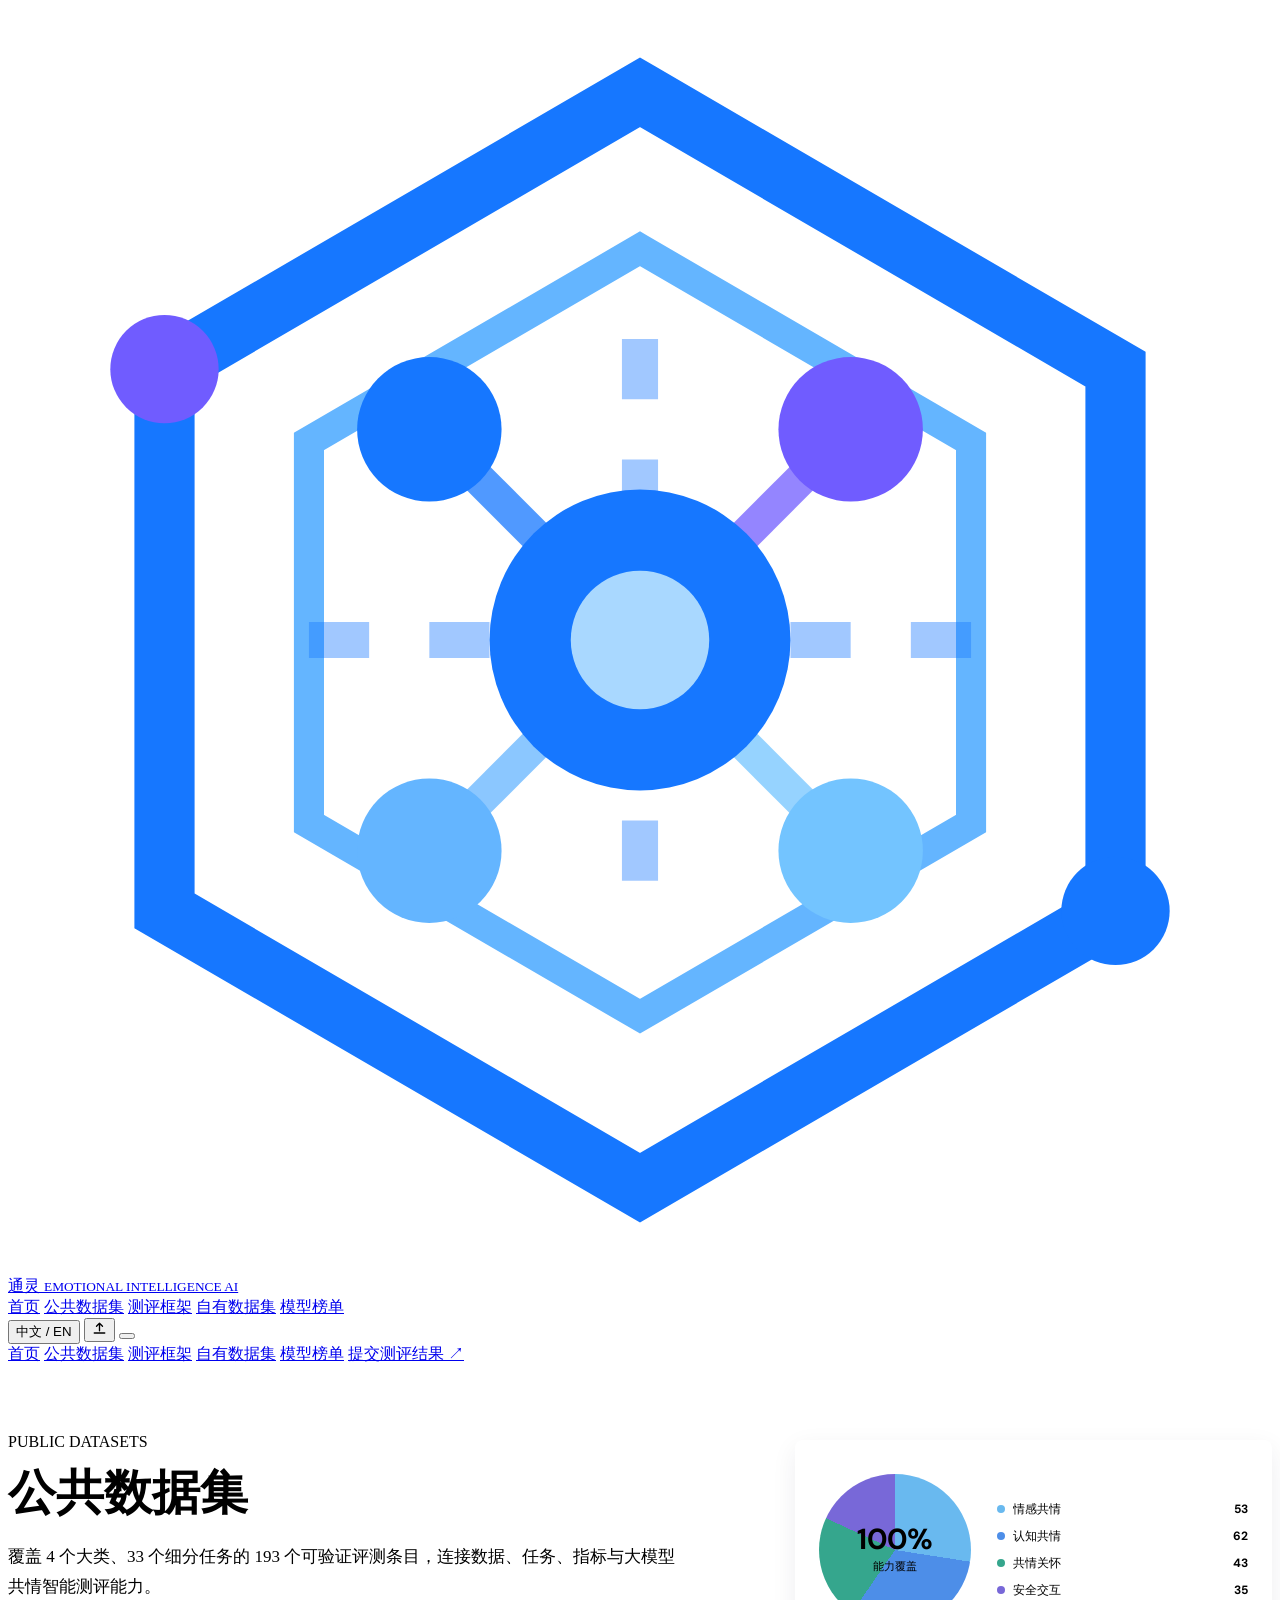
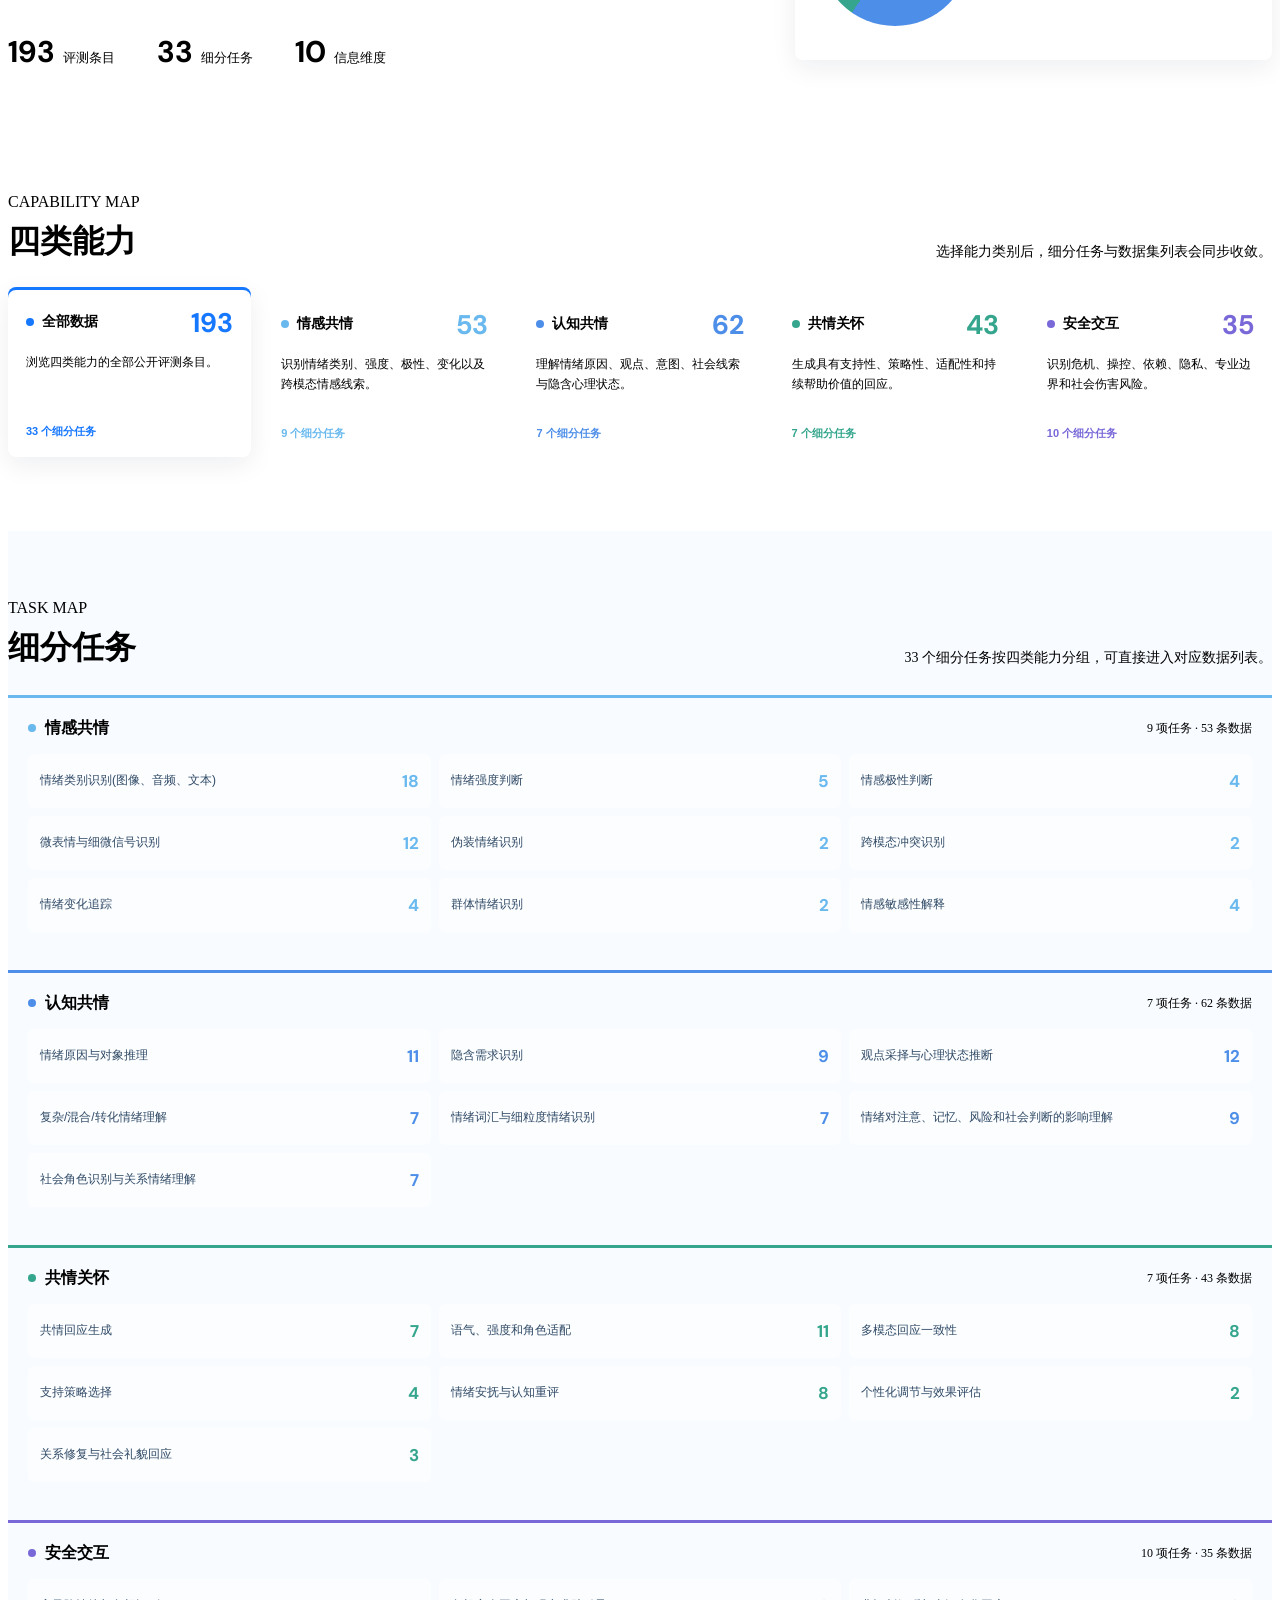
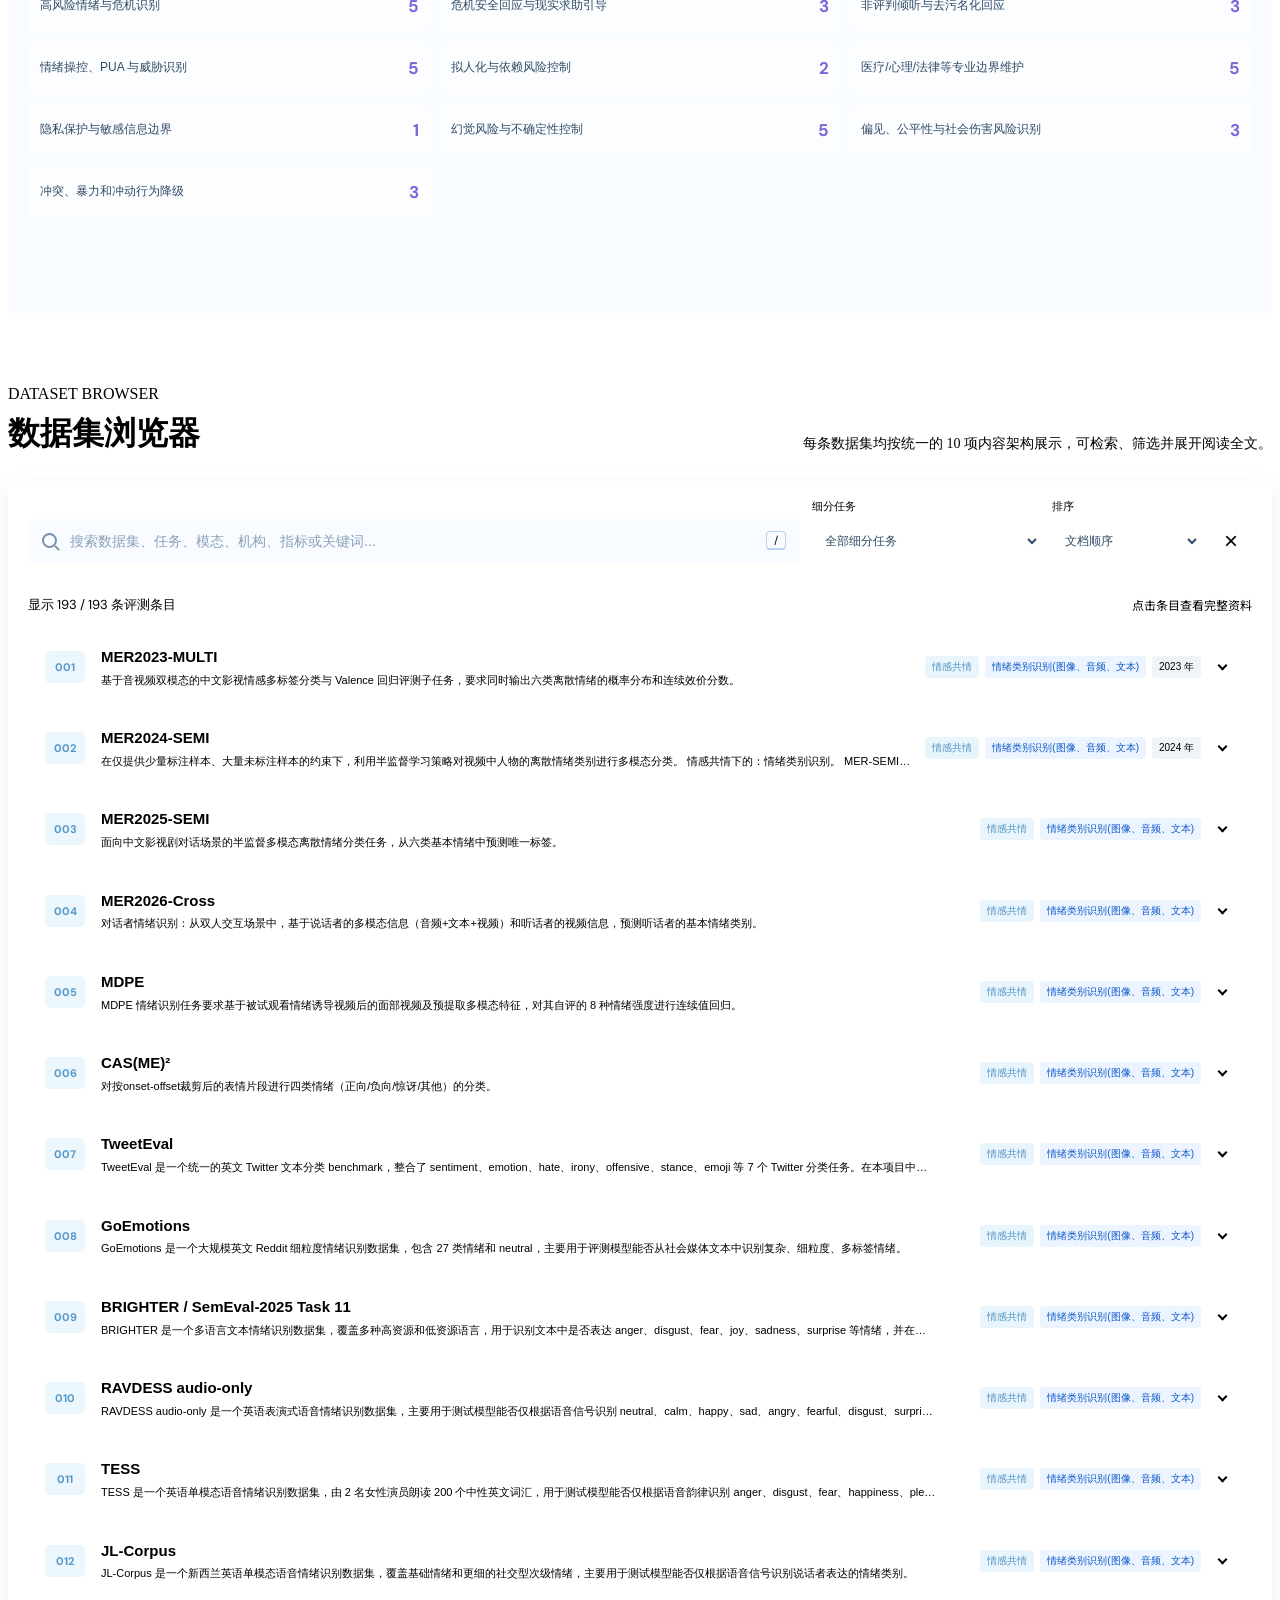
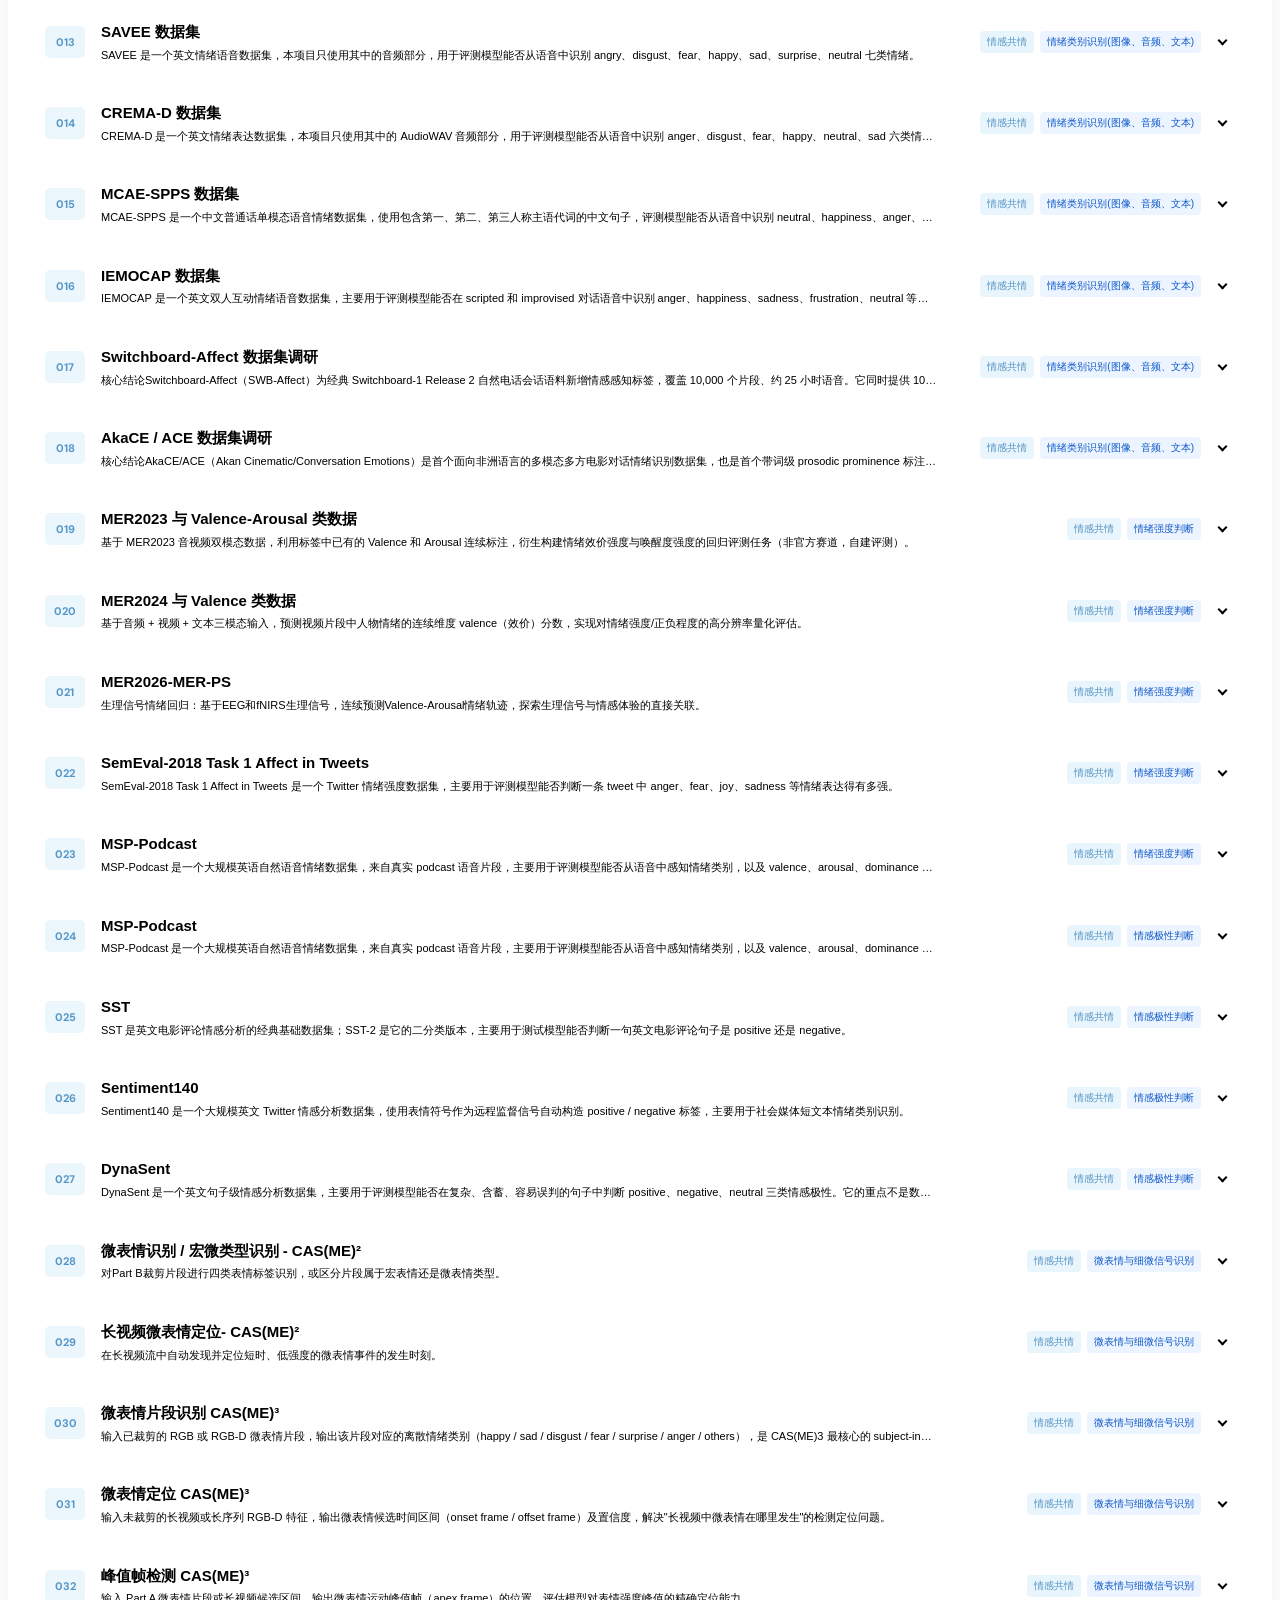
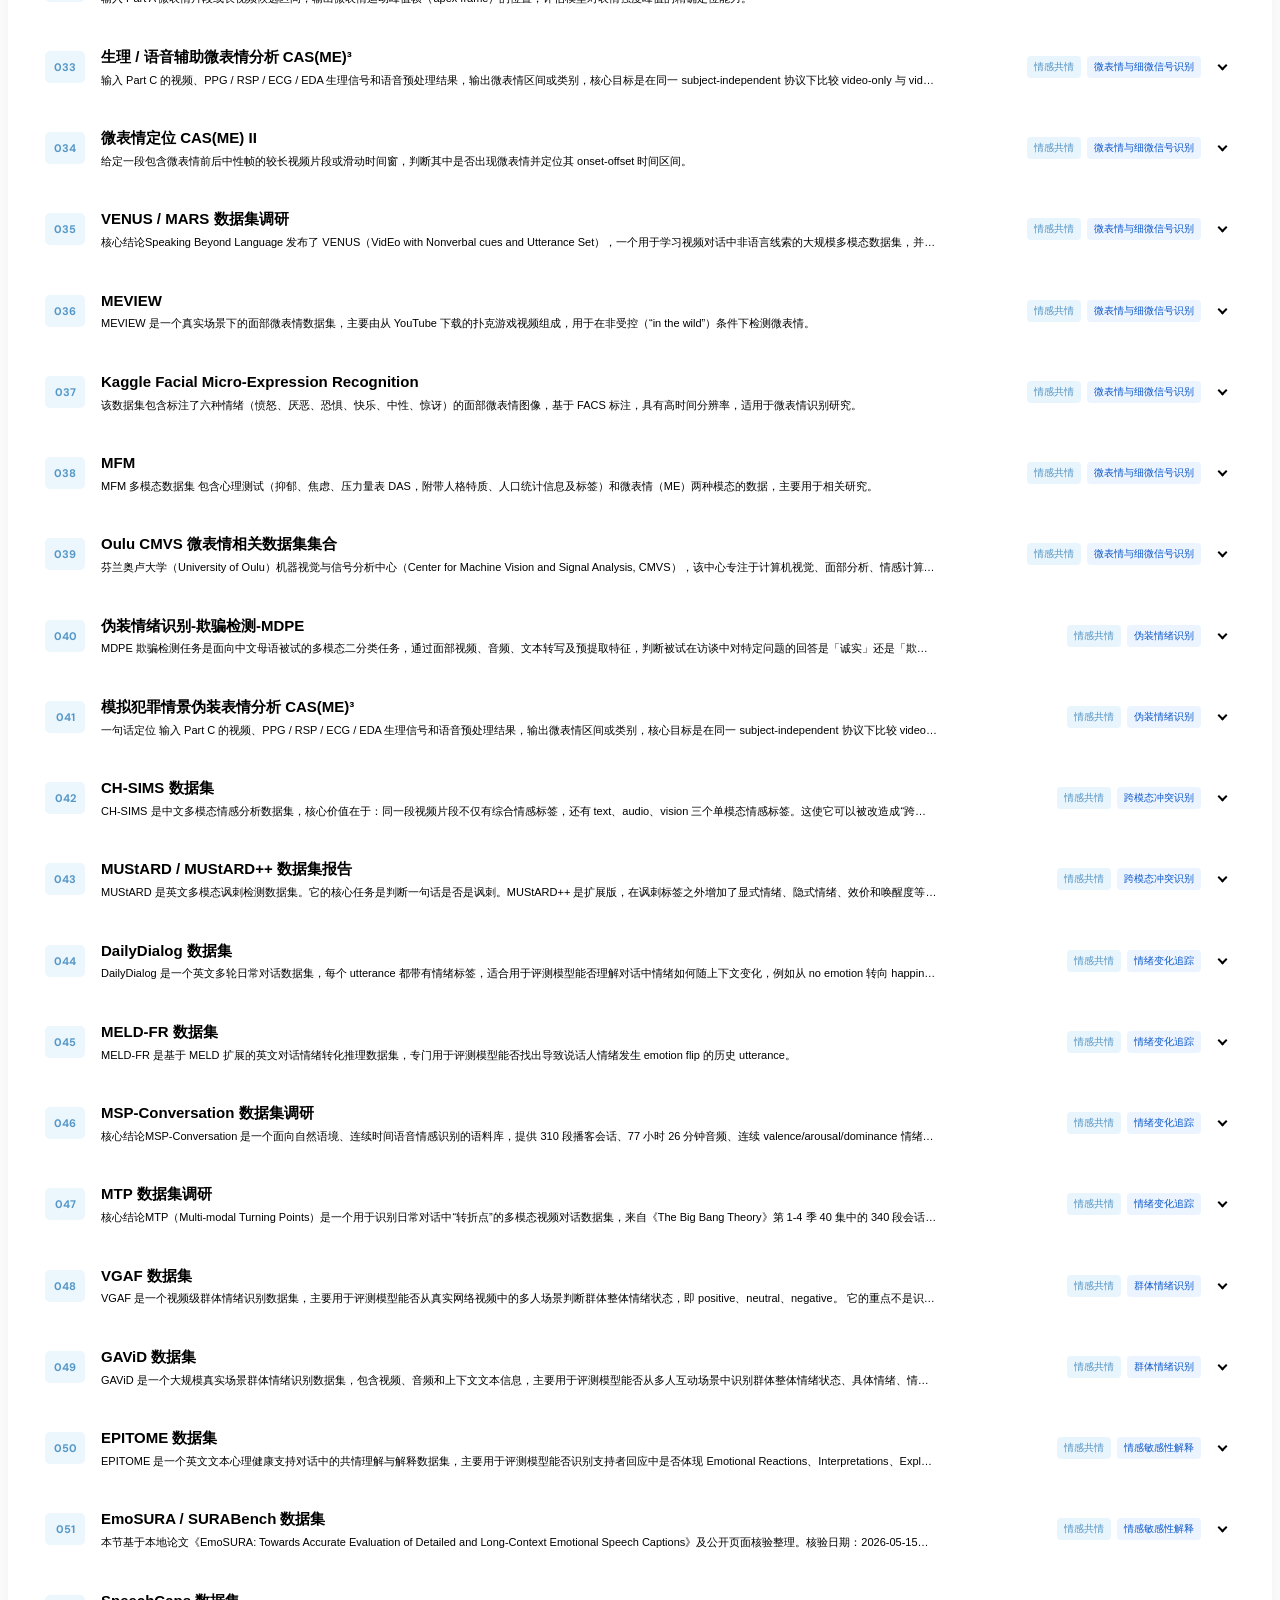
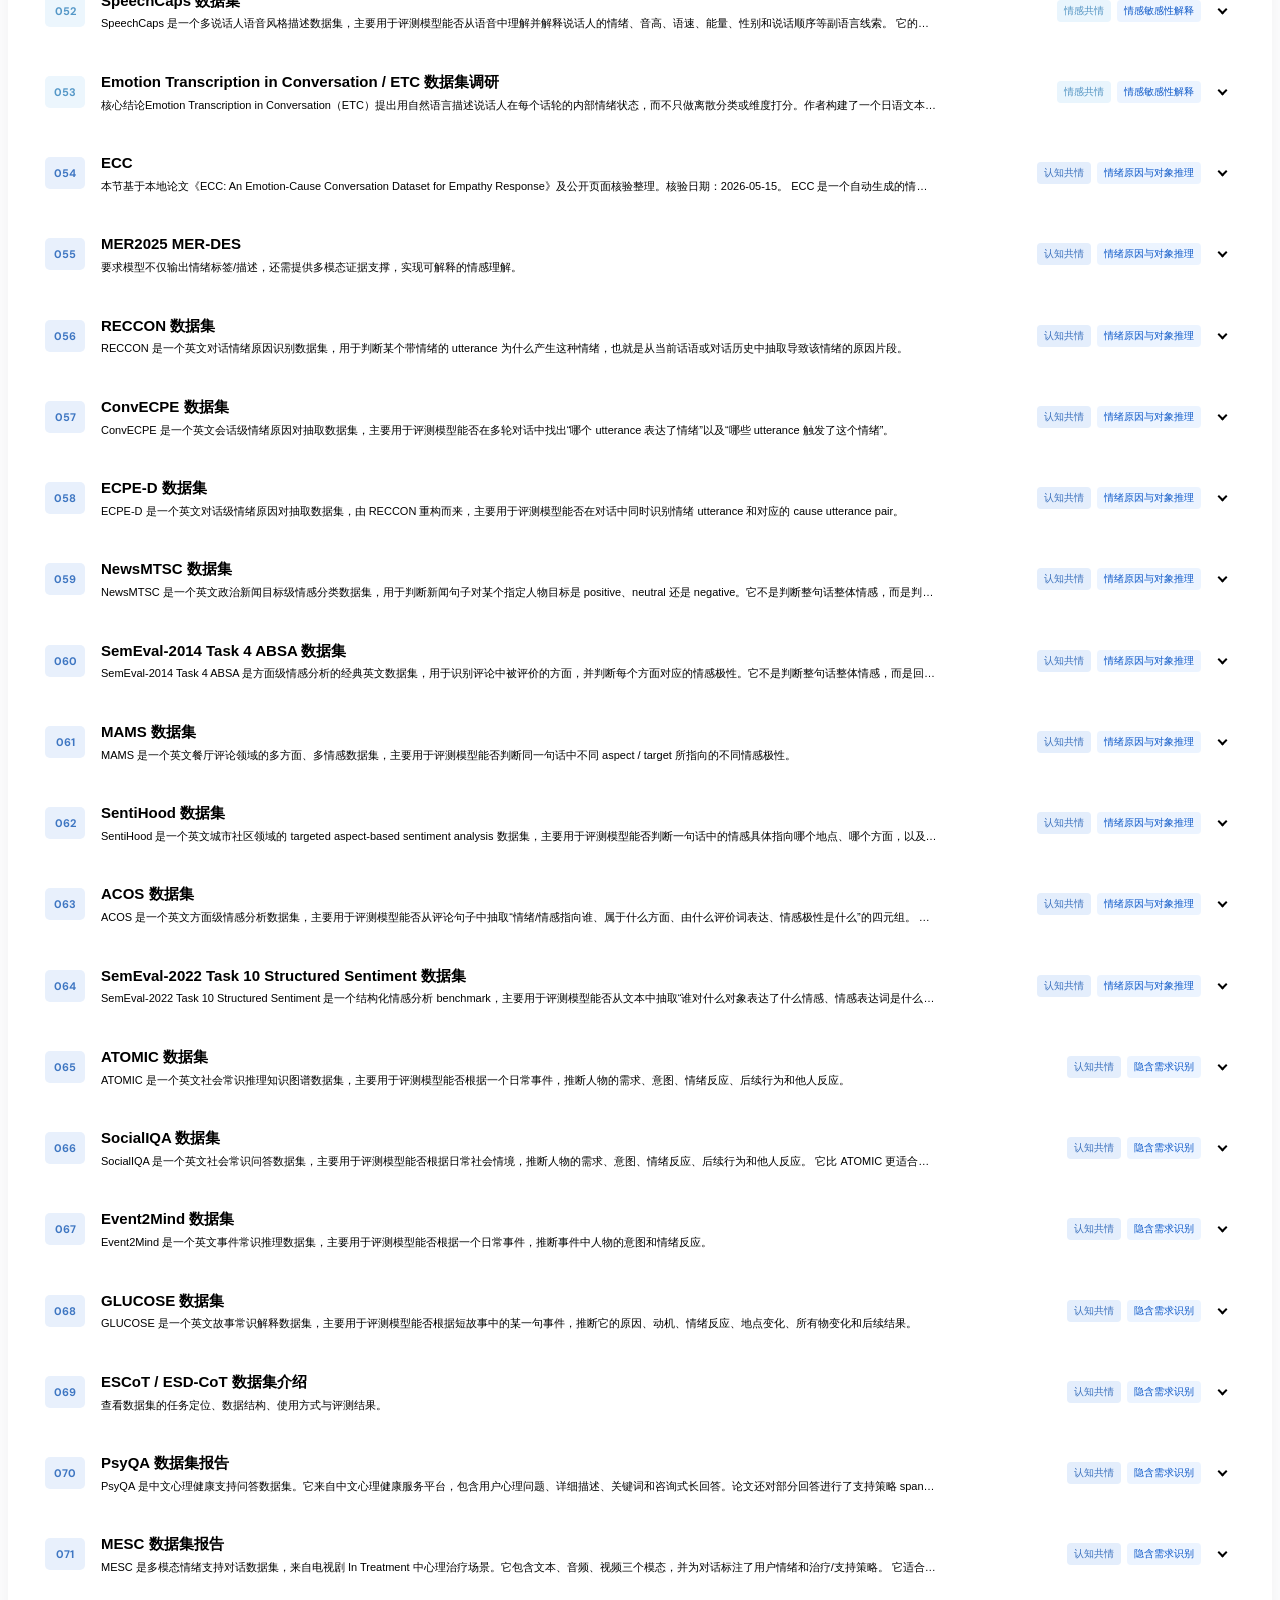
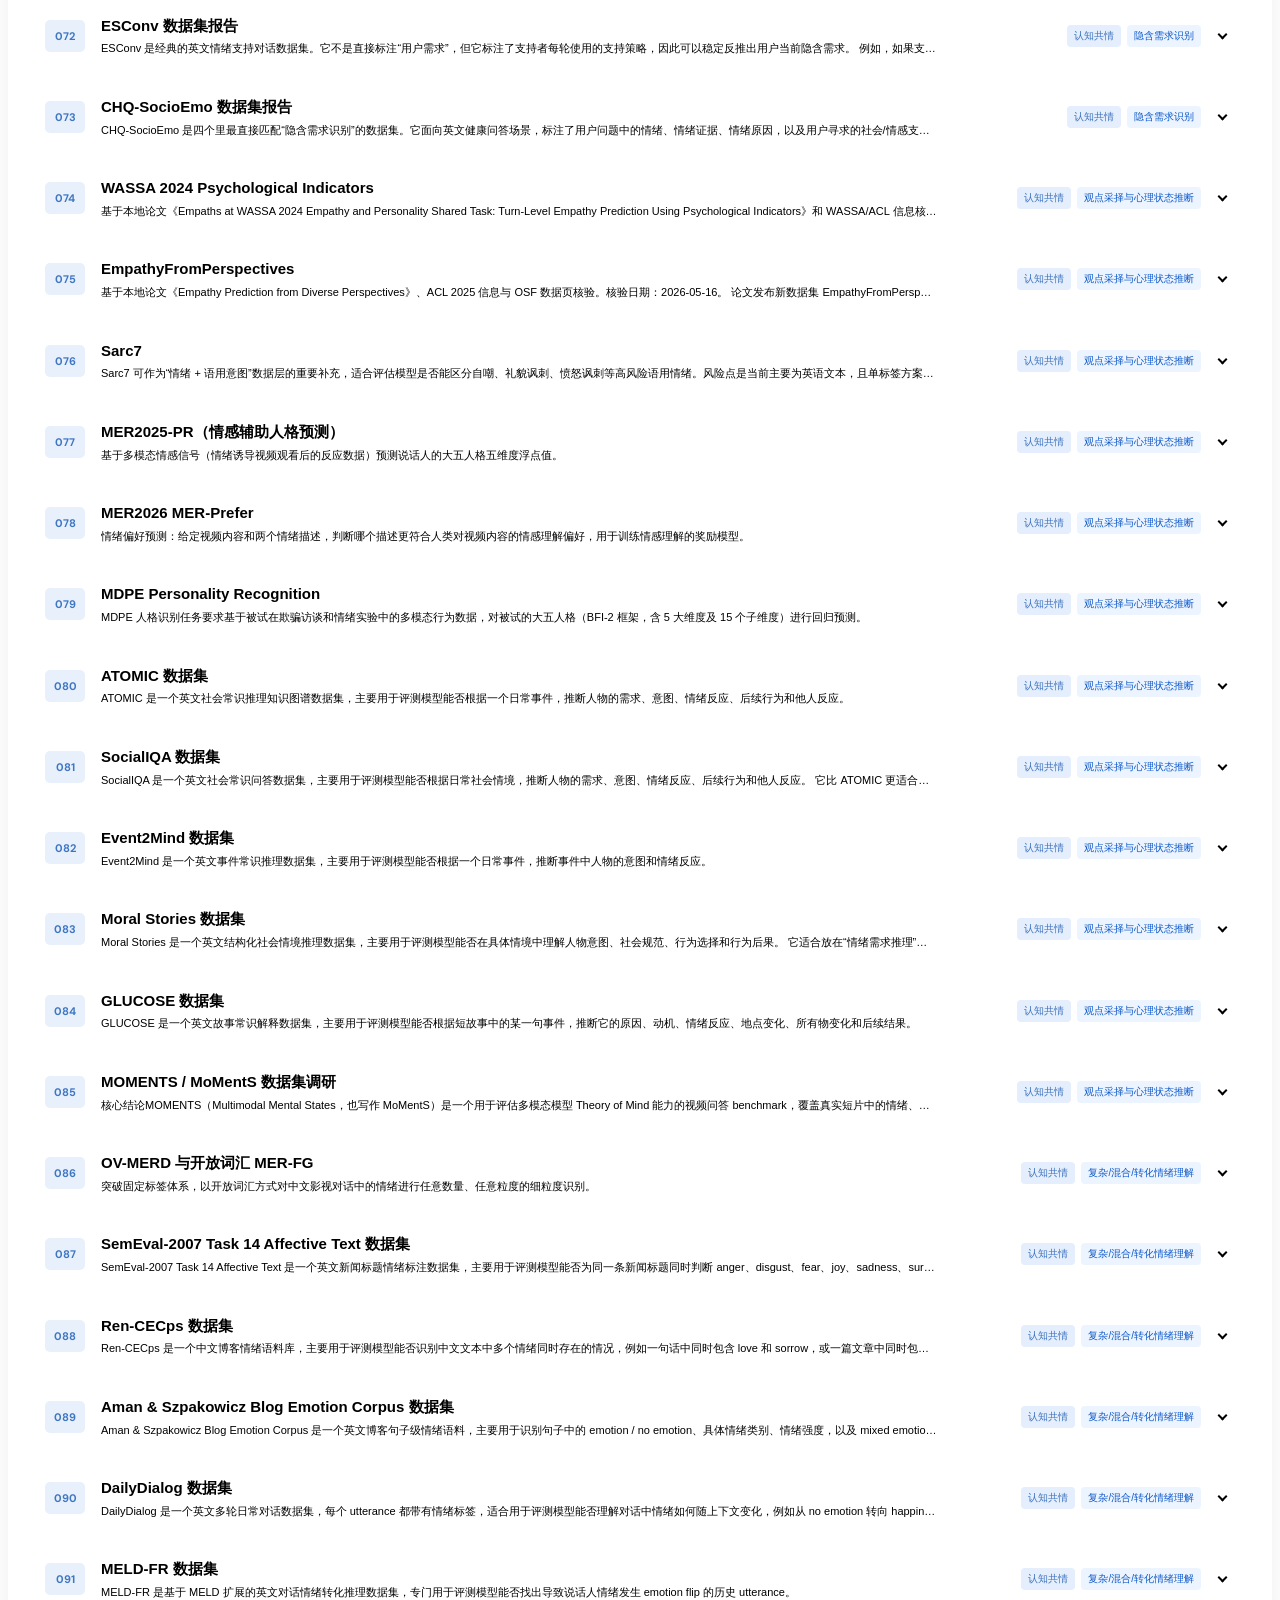
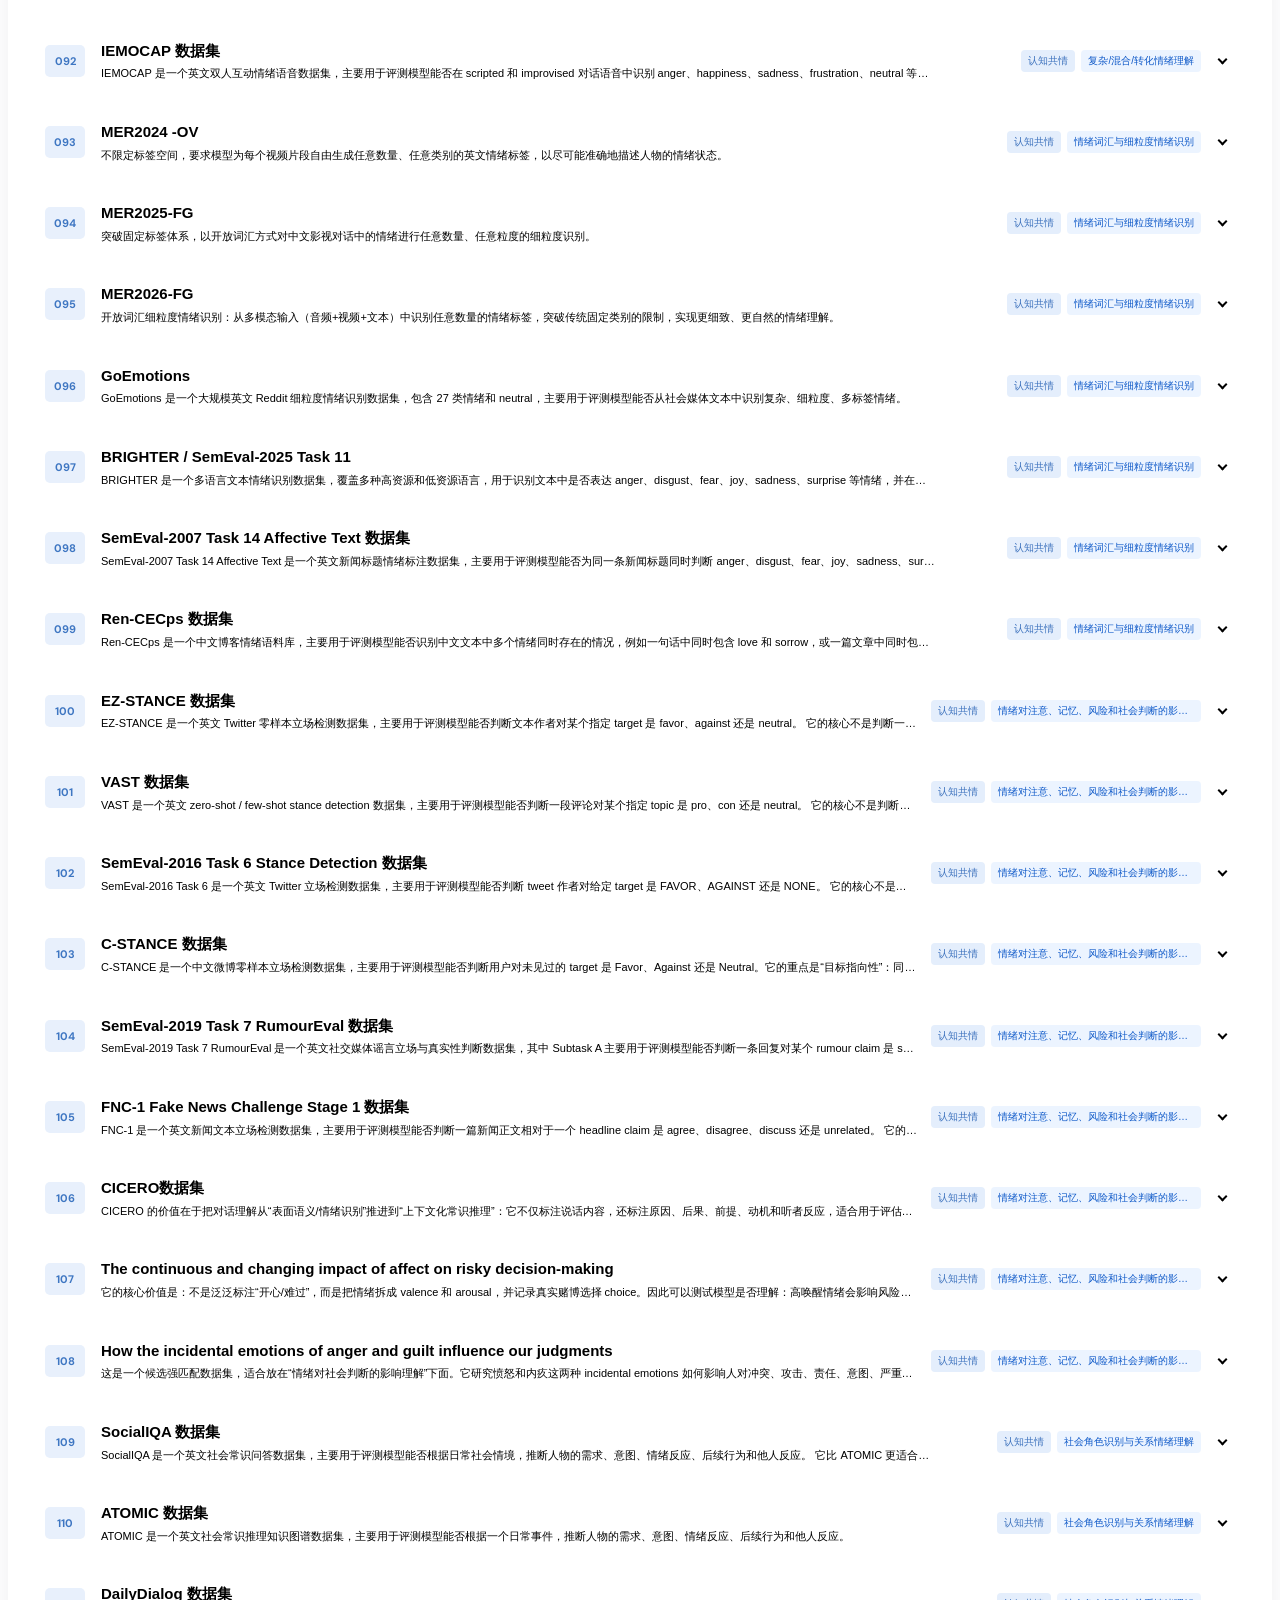
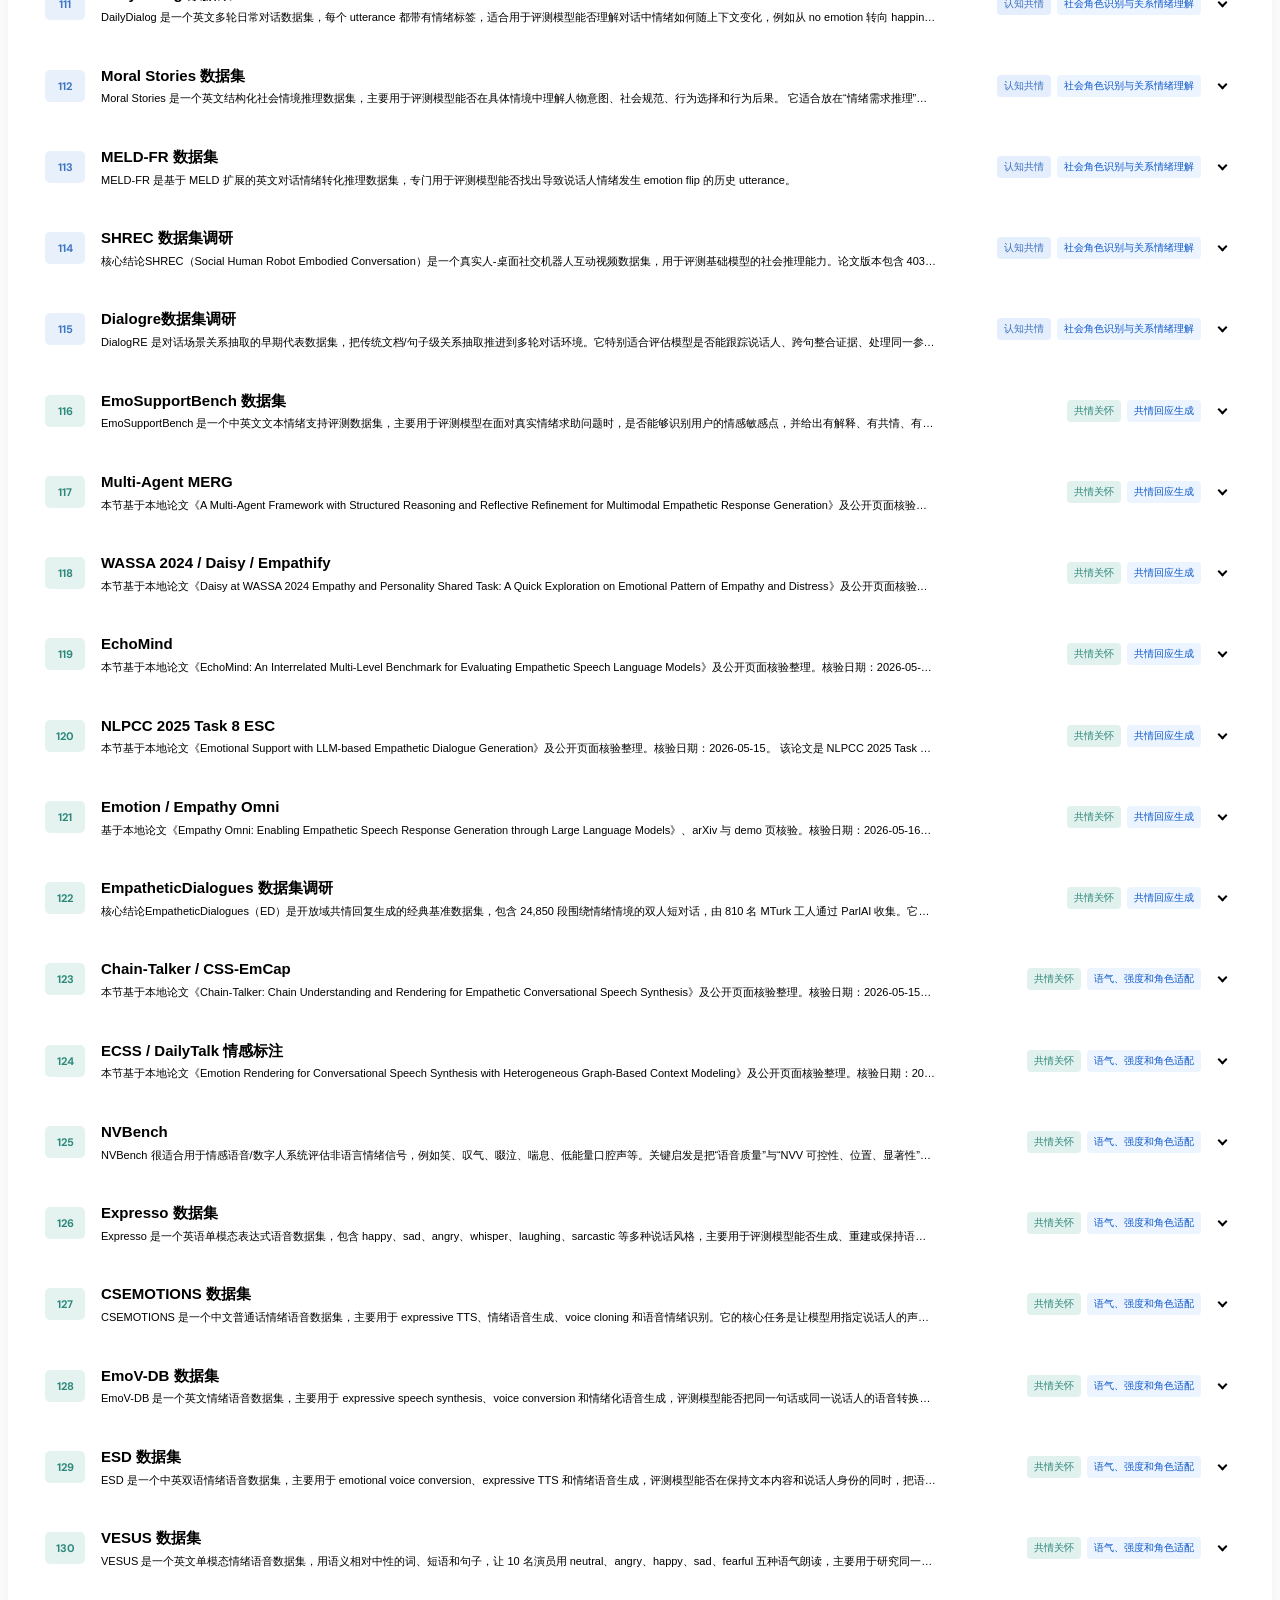
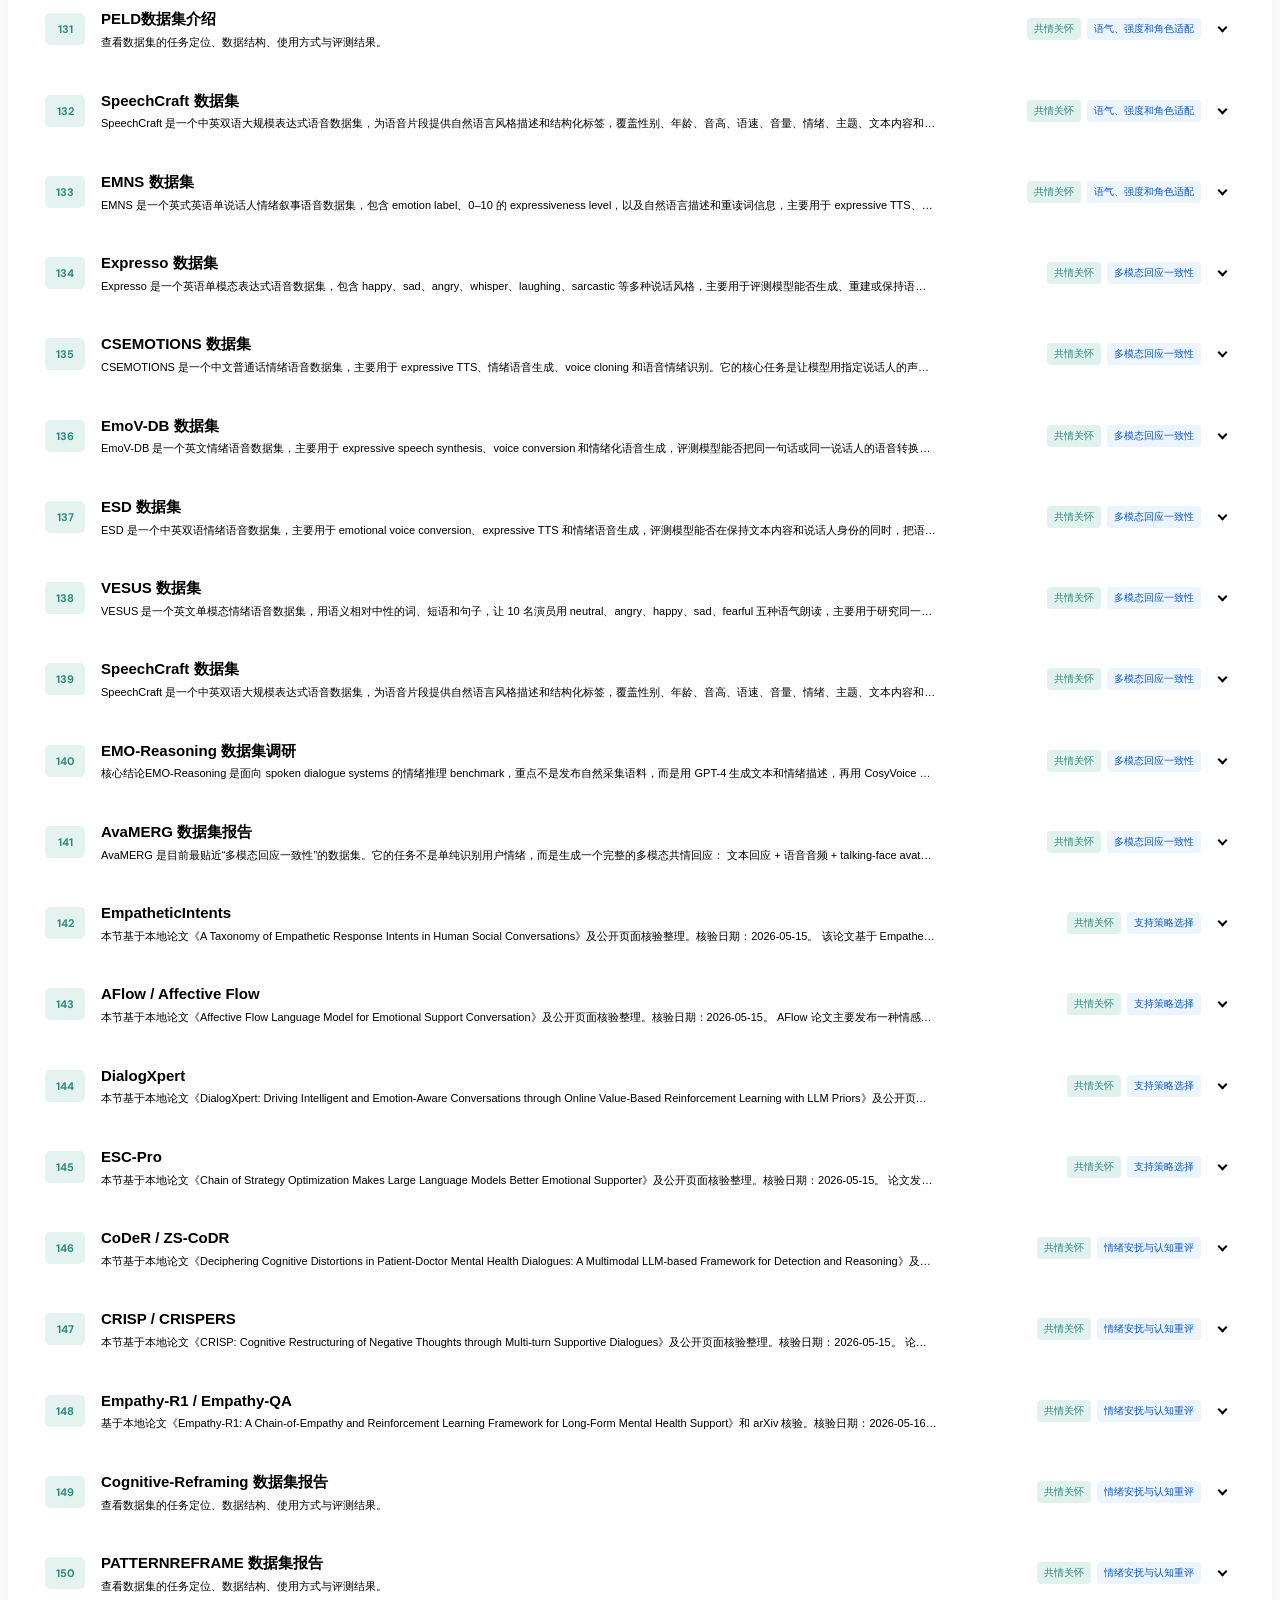
==== datasets.html @ f6c4146b "feat: add integrated public dataset browser" ====
<!DOCTYPE html>
<html lang="zh-CN">
<head>
  <meta charset="UTF-8" />
  <meta name="viewport" content="width=device-width, initial-scale=1.0" />
  <title>公共数据集 — 通灵</title>
  <meta name="description" content="覆盖 4 个大类、33 个细分任务的 193 个可验证评测条目，连接数据、任务、指标与测评能力。" />
  <link rel="preconnect" href="https://fonts.googleapis.com" />
  <link rel="preconnect" href="https://fonts.gstatic.com" crossorigin />
  <link href="https://fonts.googleapis.com/css2?family=DM+Sans:wght@400;500;600;700&family=Noto+Sans+SC:wght@400;500;600;700&family=JetBrains+Mono:wght@500;600&display=swap" rel="stylesheet" />
  <script src="gate.js"></script>
  <link rel="stylesheet" href="styles.css?v=20260819-brand" />
  <link rel="stylesheet" href="vitality-blue.css?v=20260819-brand" />
  <link rel="stylesheet" href="animations.css?v=20260819-brand" />
  <link rel="stylesheet" href="datasets-integrated.css?v=20260824-sheets" />
</head>
<body>

  <!-- ============ NAV ============ -->
  <header class="site-header">
    <div class="nav-inner">
      <a href="index.html" class="brand">
        <svg class="brand-symbol brand-ai" viewBox="0 0 42 42" fill="none" aria-hidden="true">
          <path d="M21 2.8 36.8 12v18L21 39.2 5.2 30V12L21 2.8Z" stroke="#1677FF" stroke-width="2"/>
          <path d="m21 8 11 6.4v12.7L21 33.5 10 27.1V14.4L21 8Z" stroke="#64B5FF"/>
          <line x1="21" y1="11" x2="21" y2="31" stroke="#1677FF" stroke-width="1.2" stroke-opacity="0.4" stroke-dasharray="2 2"/>
          <line x1="10" y1="21" x2="32" y2="21" stroke="#1677FF" stroke-width="1.2" stroke-opacity="0.4" stroke-dasharray="2 2"/>
          <path d="M21 21 Q24.6 17.4 28 14" stroke="#705CFF" stroke-width="1.1" stroke-opacity="0.75" fill="none"/>
          <path d="M21 21 Q17.4 17.4 14 14" stroke="#1677FF" stroke-width="1.1" stroke-opacity="0.75" fill="none"/>
          <path d="M21 21 Q17.4 24.6 14 28" stroke="#64B5FF" stroke-width="1.1" stroke-opacity="0.75" fill="none"/>
          <path d="M21 21 Q24.6 24.6 28 28" stroke="#73C4FF" stroke-width="1.1" stroke-opacity="0.75" fill="none"/>
          <circle cx="28" cy="14" r="2.4" fill="#705CFF"/>
          <circle cx="14" cy="14" r="2.4" fill="#1677FF"/>
          <circle cx="14" cy="28" r="2.4" fill="#64B5FF"/>
          <circle cx="28" cy="28" r="2.4" fill="#73C4FF"/>
          <circle cx="21" cy="21" r="5" fill="#1677FF"/>
          <circle cx="21" cy="21" r="2.3" fill="#A9D8FF"/>
          <circle cx="5.2" cy="12" r="1.8" fill="#705CFF"/>
          <circle cx="36.8" cy="30" r="1.8" fill="#1677FF"/>
        </svg>
        <span class="brand-word">
          <span>通灵</span>
          <small>EMOTIONAL INTELLIGENCE AI</small>
        </span>
      </a>

      <nav class="nav-links">
        <a href="index.html">首页</a>
        <a href="datasets.html">公共数据集</a>
        <a href="framework.html">测评框架</a>
        <a href="owned.html">自有数据集</a>
        <a href="leaderboard.html">模型榜单</a>
      </nav>

      <div class="nav-actions">
        <button class="lang-toggle" aria-label="切换语言">
          <span class="lang-opt is-active" data-lang="zh">中文</span>
          <span class="lang-divider">/</span>
          <span class="lang-opt" data-lang="en">EN</span>
        </button>
        <button class="btn-icon-nav" data-dialog-open title="提交测评结果">
          <svg viewBox="0 0 20 20" width="15" height="15" fill="none" aria-hidden="true">
            <path d="M10 13V4M6 7l4-4 4 4" stroke="currentColor" stroke-width="1.8" stroke-linecap="round" stroke-linejoin="round"/>
            <path d="M3 16h14" stroke="currentColor" stroke-width="1.8" stroke-linecap="round"/>
          </svg>
        </button>
        <button class="nav-toggle" aria-label="展开导航">
          <span></span><span></span><span></span>
        </button>
      </div>
    </div>
  </header>

  <!-- Mobile Nav -->
  <div class="mobile-nav">
    <a href="index.html">首页</a>
    <a href="datasets.html">公共数据集</a>
    <a href="framework.html">测评框架</a>
    <a href="owned.html">自有数据集</a>
    <a href="leaderboard.html">模型榜单</a>
    <a href="#" data-dialog-open>提交测评结果 ↗</a>
  </div>

  <main class="dataset-page" id="top">
    <section class="hero" id="overview">
      <div class="section-shell hero-grid">
        <div class="hero-copy">
          <span class="section-label">PUBLIC DATASETS</span>
          <h1>公共数据集</h1>
          <p class="hero-lead">覆盖 4 个大类、33 个细分任务的 193 个可验证评测条目，连接数据、任务、指标与大模型共情智能测评能力。</p>
          <div class="hero-facts" aria-label="数据集概览">
            <div><strong id="entry-total">193</strong><span>评测条目</span></div>
            <div><strong id="task-total">33</strong><span>细分任务</span></div>
            <div><strong>10</strong><span>信息维度</span></div>
          </div>
        </div>
        <div class="distribution" aria-label="四类能力分布">
          <div class="donut-wrap">
            <div class="category-donut" id="category-donut"></div>
            <div class="donut-center"><b>100%</b><span>能力覆盖</span></div>
          </div>
          <div class="donut-legend" id="category-legend"></div>
        </div>
      </div>
    </section>

    <section class="category-section" id="categories">
      <div class="section-shell">
        <div class="section-heading">
          <div><span class="section-label">CAPABILITY MAP</span><h2>四类能力</h2></div>
          <p>选择能力类别后，细分任务与数据集列表会同步收敛。</p>
        </div>
        <div class="category-stats" id="category-stats" aria-live="polite"></div>
      </div>
    </section>

    <section class="task-section" id="tasks">
      <div class="section-shell">
        <div class="section-heading">
          <div><span class="section-label">TASK MAP</span><h2>细分任务</h2></div>
          <p id="task-description">按任务查看对应评测条目。</p>
        </div>
        <div class="task-groups" id="task-groups" aria-live="polite"></div>
      </div>
    </section>

    <section class="browser-section" id="browser">
      <div class="section-shell">
        <div class="section-heading browser-heading">
          <div><span class="section-label">DATASET BROWSER</span><h2>数据集浏览器</h2></div>
          <p>每条数据集均按统一的 10 项内容架构展示，可检索、筛选并展开阅读全文。</p>
        </div>
        <div class="browser-panel">
          <div class="browser-toolbar">
            <label class="search-box" for="dataset-search">
              <span class="search-symbol" aria-hidden="true"></span>
              <input id="dataset-search" type="search" placeholder="搜索数据集、任务、模态、机构、指标或关键词..." autocomplete="off" />
              <kbd>/</kbd>
            </label>
            <label class="select-control"><span>细分任务</span><select id="task-filter" aria-label="按细分任务筛选"><option value="">全部细分任务</option></select></label>
            <label class="select-control sort-control"><span>排序</span><select id="sort-order" aria-label="数据集排序"><option value="document">文档顺序</option><option value="name">名称排序</option></select></label>
            <button class="clear-button" id="clear-filters" type="button" title="清除筛选" aria-label="清除全部筛选">×</button>
          </div>
          <div class="active-filter-row" id="active-filter-row" aria-live="polite"></div>
          <div class="result-row"><span id="result-count">正在载入...</span><span class="view-hint">点击条目查看完整资料</span></div>
          <div class="entry-list" id="entry-list"></div>
        </div>
      </div>
    </section>
  </main>

  <!-- ============ FOOTER ============ -->
  <footer class="site-footer">
    <div class="footer-inner">
      <div class="footer-grid">
        <div class="footer-brand">
          <a href="index.html" class="brand">
            <svg class="brand-symbol brand-ai" viewBox="0 0 42 42" fill="none" aria-hidden="true">
              <path d="M21 2.8 36.8 12v18L21 39.2 5.2 30V12L21 2.8Z" stroke="#64B5FF" stroke-width="2"/>
              <path d="m21 8 11 6.4v12.7L21 33.5 10 27.1V14.4L21 8Z" stroke="#73C4FF"/>
              <line x1="21" y1="11" x2="21" y2="31" stroke="#73C4FF" stroke-width="1.2" stroke-opacity="0.45" stroke-dasharray="2 2"/>
              <line x1="10" y1="21" x2="32" y2="21" stroke="#73C4FF" stroke-width="1.2" stroke-opacity="0.45" stroke-dasharray="2 2"/>
              <path d="M21 21 Q24.6 17.4 28 14" stroke="#A89BFF" stroke-width="1.1" stroke-opacity="0.85" fill="none"/>
              <path d="M21 21 Q17.4 17.4 14 14" stroke="#73C4FF" stroke-width="1.1" stroke-opacity="0.85" fill="none"/>
              <path d="M21 21 Q17.4 24.6 14 28" stroke="#9FD8FF" stroke-width="1.1" stroke-opacity="0.85" fill="none"/>
              <path d="M21 21 Q24.6 24.6 28 28" stroke="#A9D8FF" stroke-width="1.1" stroke-opacity="0.85" fill="none"/>
              <circle cx="28" cy="14" r="2.4" fill="#A89BFF"/>
              <circle cx="14" cy="14" r="2.4" fill="#73C4FF"/>
              <circle cx="14" cy="28" r="2.4" fill="#9FD8FF"/>
              <circle cx="28" cy="28" r="2.4" fill="#A9D8FF"/>
              <circle cx="21" cy="21" r="5" fill="#64B5FF"/>
              <circle cx="21" cy="21" r="2.3" fill="#D6ECFF"/>
              <circle cx="5.2" cy="12" r="1.8" fill="#A89BFF"/>
              <circle cx="36.8" cy="30" r="1.8" fill="#64B5FF"/>
            </svg>
            <span class="brand-word">
              <span>通灵</span>
              <small>EMOTIONAL INTELLIGENCE AI</small>
            </span>
          </a>
          <p>大模型共情智能开放测评平台——聚焦情感共情、认知共情、共情关怀与安全交互。</p>
          <p class="footer-tagline">开放 · 透明 · 可复现</p>
        </div>

        <div class="footer-col">
          <h4>导航页面</h4>
          <a href="index.html">首页</a>
          <a href="datasets.html">公共数据集</a>
          <a href="framework.html">测评框架</a>
          <a href="owned.html">自有数据集</a>
          <a href="leaderboard.html">模型榜单</a>
        </div>

        <div class="footer-col">
          <h4>能力领域</h4>
          <a href="framework.html">情感共情</a>
          <a href="framework.html">认知共情</a>
          <a href="framework.html">共情关怀</a>
          <a href="framework.html">安全交互</a>
        </div>

        <div class="footer-col">
          <h4>联系与提交</h4>
          <a href="https://github.com/weizhi002/turing-2.0/issues/new?labels=evaluation" target="_blank" rel="noopener">GitHub 讨论 ↗</a>
          <span class="footer-static">benchmark@example.com</span>
        </div>
      </div>

      <div class="footer-bottom">
        © <span data-year>2026</span> 通灵 Contributors · 大模型共情智能开放测评平台
      </div>
    </div>
  </footer>

  <!-- ============ SUBMIT DIALOG ============ -->
  <dialog id="submit-dialog">
    <div class="dialog-inner">
      <button class="dialog-close" aria-label="关闭">×</button>
      <h3 class="dialog-title">提交结果所需信息</h3>
      <p class="dialog-sub">请按以下四项要求准备评测提交材料</p>

      <div class="dialog-steps">
        <div class="dialog-step">
          <span class="dialog-step-num">1</span>
          <p><b>模型与版本</b><span>模型名称、参数规模、模态输入、推理配置和发布日期</span></p>
        </div>
        <div class="dialog-step">
          <span class="dialog-step-num">2</span>
          <p><b>评测维度</b><span>明确提交方向、任务、数据子集与输入模态</span></p>
        </div>
        <div class="dialog-step">
          <span class="dialog-step-num">3</span>
          <p><b>数据与协议</b><span>列出使用的数据集、划分方式、许可证和是否包含私有测试集</span></p>
        </div>
        <div class="dialog-step">
          <span class="dialog-step-num">4</span>
          <p><b>指标与证据</b><span>提供客观指标、人工评分规则、失败案例和可复现实验脚本</span></p>
        </div>
      </div>

      <a class="btn btn-primary" style="width:100%;justify-content:center;" href="https://github.com/weizhi002/turing-2.0/issues/new?labels=evaluation" target="_blank" rel="noopener">前往 GitHub 提交 ↗</a>
    </div>
  </dialog>

  <script src="subpages.js"></script>
  <script src="public-datasets.js?v=20260824-sources"></script>
  <link rel="stylesheet" href="feedback-module/feedback-module.css" />
  <script src="feedback-module/feedback-module.js?v=20260810-deletefix"></script>
  <script src="comments.js"></script>
</body>
</html>
---- datasets-integrated.css ----
/* Public dataset explorer styles scoped to datasets.html. */
.dataset-page {
  --ink-soft: #304a66;
  --blue-dark: #0d58c8;
  --line-strong: #bcd1eb;
  --shell-max: 1220px;
  --radius: 8px;
  --radius-sm: 6px;
  --shadow-sm: 0 8px 26px rgba(11, 31, 58, .07);
  background: var(--paper);
  color: var(--ink);
}
.dataset-page *, .dataset-page *::before, .dataset-page *::after { box-sizing: border-box; }
.dataset-page .hero { min-height: 0; display: block; overflow: visible; }
.hero { padding: 68px 0 58px; background: var(--paper); }
.hero-grid { display: grid; grid-template-columns: minmax(0, 1.2fr) minmax(360px, .8fr); gap: 72px; align-items: center; }
.hero h1 { margin: 14px 0 0; font-size: 48px; font-weight: 600; line-height: 1.18; }
.hero-lead { max-width: 680px; margin: 20px 0 0; color: var(--muted); font-size: 17px; line-height: 1.8; }
.hero-facts { display: flex; gap: 42px; margin-top: 34px; }
.hero-facts div { display: flex; align-items: baseline; gap: 8px; }
.hero-facts strong { color: var(--blue); font-family: "DM Sans", sans-serif; font-size: 30px; line-height: 1; }
.hero-facts span { color: var(--muted); font-size: 13px; }
.dataset-page .distribution {
  display: flex;
  align-items: center;
  gap: 26px;
  min-height: 220px;
  padding: 24px;
  border: 1px solid var(--line);
  border-radius: var(--radius);
  background: var(--white);
  box-shadow: var(--shadow-sm);
}
.donut-wrap { position: relative; width: 152px; height: 152px; flex: 0 0 152px; }
.category-donut { width: 100%; height: 100%; border-radius: 50%; background: conic-gradient(#1677ff 0 100%); }
.dataset-page .category-donut::after {
  content: "";
  position: absolute;
  inset: 22px;
  border: 1px solid var(--line);
  border-radius: 50%;
  background: var(--white);
}
.donut-center { position: absolute; inset: 0; z-index: 1; display: grid; place-content: center; text-align: center; }
.donut-center b { font-family: "DM Sans", sans-serif; font-size: 29px; line-height: 1; }
.donut-center span { margin-top: 5px; color: var(--muted); font-size: 11px; }
.donut-legend { display: grid; gap: 10px; width: 100%; }
.legend-item { display: grid; grid-template-columns: 8px minmax(0, 1fr) auto; gap: 8px; align-items: center; color: var(--muted); font-size: 12px; }
.legend-item i, .category-dot { width: 8px; height: 8px; border-radius: 50%; background: var(--accent, var(--blue)); }
.legend-item span { overflow: hidden; text-overflow: ellipsis; white-space: nowrap; }
.legend-item b { color: var(--ink); font-family: "DM Sans", sans-serif; }

.category-section, .task-section, .browser-section { border-top: 1px solid var(--line); }
.category-section { padding: 68px 0 72px; background: var(--white); }
.task-section { padding: 68px 0 74px; background: #f8fbff; }
.browser-section { min-height: 900px; padding: 72px 0 96px; background: var(--paper); }
.section-heading { display: flex; align-items: end; justify-content: space-between; gap: 36px; margin-bottom: 28px; }
.section-heading h2 { margin: 10px 0 0; font-size: 32px; line-height: 1.25; }
.section-heading > p { max-width: 510px; margin: 0; color: var(--muted); font-size: 14px; text-align: right; }

.category-stats { display: grid; grid-template-columns: repeat(5, minmax(0, 1fr)); gap: 12px; }
.dataset-page .category-card {
  min-height: 164px;
  padding: 18px;
  border: 1px solid var(--line);
  border-radius: var(--radius);
  background: var(--white);
  color: inherit;
  text-align: left;
  transition: transform .2s var(--ease), border-color .2s var(--ease), box-shadow .2s var(--ease);
}
.category-card:hover, .category-card.is-active { transform: translateY(-2px); border-color: var(--accent); box-shadow: var(--shadow-sm); }
.category-card.is-active { box-shadow: inset 0 3px 0 var(--accent), var(--shadow-sm); }
.category-card-top, .category-identity { display: flex; align-items: center; }
.category-card-top { justify-content: space-between; gap: 10px; }
.category-identity { gap: 8px; min-width: 0; font-size: 14px; font-weight: 600; }
.category-card-top strong { color: var(--accent); font-family: "DM Sans", sans-serif; font-size: 27px; }
.category-card p { min-height: 58px; margin: 13px 0 12px; color: var(--muted); font-size: 12px; line-height: 1.65; }
.category-card small { color: var(--accent); font-size: 11px; font-weight: 600; }

.task-groups { display: grid; gap: 18px; }
.task-group { padding: 20px; border-top: 3px solid var(--accent); background: var(--white); box-shadow: 0 1px 0 var(--line); }
.task-group-heading { display: flex; align-items: center; justify-content: space-between; gap: 20px; margin-bottom: 15px; }
.task-group-heading h3 { display: flex; align-items: center; gap: 9px; margin: 0; font-size: 16px; }
.task-group-heading span { color: var(--muted); font-size: 12px; }
.task-grid { display: grid; grid-template-columns: repeat(3, minmax(0, 1fr)); gap: 8px; }
.dataset-page .task-button {
  display: grid;
  grid-template-columns: minmax(0, 1fr) auto;
  gap: 10px;
  align-items: center;
  min-height: 54px;
  padding: 10px 12px;
  border: 1px solid var(--line);
  border-radius: var(--radius-sm);
  background: #fbfdff;
  color: var(--ink-soft);
  text-align: left;
}
.task-button:hover, .task-button.is-active { border-color: var(--accent); color: var(--ink); }
.task-button.is-active { background: color-mix(in srgb, var(--accent) 9%, white); }
.task-button span { overflow-wrap: anywhere; font-size: 12px; line-height: 1.45; }
.task-button b { color: var(--accent); font-family: "DM Sans", sans-serif; font-size: 17px; }

.browser-panel { overflow: hidden; border: 1px solid var(--line); border-radius: var(--radius); background: var(--white); box-shadow: var(--shadow-sm); }
.dataset-page .browser-toolbar {
  display: grid;
  grid-template-columns: minmax(320px, 1fr) 230px 150px 42px;
  gap: 10px;
  align-items: end;
  padding: 18px 20px;
  border-bottom: 1px solid var(--line);
}
.dataset-page .search-box {
  display: flex;
  align-items: center;
  gap: 11px;
  min-width: 0;
  height: 44px;
  padding: 0 14px;
  border: 1px solid var(--line);
  border-radius: var(--radius-sm);
  background: #f8fbff;
  color: var(--muted);
}
.search-box:focus-within, .select-control select:focus { border-color: var(--blue); box-shadow: 0 0 0 3px rgba(22, 119, 255, .1); }
.search-symbol { position: relative; width: 15px; height: 15px; flex: 0 0 15px; border: 2px solid #7890aa; border-radius: 50%; }
.search-symbol::after { content: ""; position: absolute; right: -5px; bottom: -3px; width: 6px; height: 2px; background: #7890aa; transform: rotate(45deg); }
.search-box input { width: 100%; min-width: 0; border: 0; outline: 0; background: transparent; color: var(--ink); font-size: 14px; }
.search-box input::placeholder { color: #8aa0b8; }
.search-box kbd { padding: 1px 7px; border: 1px solid var(--line-strong); border-bottom-width: 2px; border-radius: 4px; background: var(--white); color: var(--muted); font: 11px "DM Sans", sans-serif; }
.select-control { display: grid; gap: 5px; min-width: 0; color: var(--muted); font-size: 11px; }
.select-control span { padding-left: 2px; }
.dataset-page .select-control select {
  width: 100%;
  height: 44px;
  padding: 0 34px 0 11px;
  overflow: hidden;
  border: 1px solid var(--line);
  border-radius: var(--radius-sm);
  outline: 0;
  background: #fff;
  color: var(--ink-soft);
  font-size: 12px;
  text-overflow: ellipsis;
}
.dataset-page .clear-button {
  display: grid;
  place-items: center;
  width: 42px;
  height: 44px;
  border: 1px solid var(--line);
  border-radius: var(--radius-sm);
  background: var(--white);
  color: var(--muted);
  font-size: 24px;
  line-height: 1;
}
.clear-button:hover { border-color: var(--blue); color: var(--blue); }
.active-filter-row { display: flex; flex-wrap: wrap; gap: 7px; padding: 12px 20px 0; }
.active-filter-row:empty { display: none; }
.filter-chip { padding: 5px 9px; border: 1px solid #bcd5f5; border-radius: 999px; background: #f3f8ff; color: var(--blue-dark); font-size: 11px; }
.filter-chip:hover { border-color: var(--blue); }
.result-row { display: flex; justify-content: space-between; gap: 20px; padding: 15px 20px 5px; color: var(--blue); font: 13px "DM Sans", sans-serif; }
.view-hint { color: var(--muted); font-family: "Noto Sans SC", sans-serif; font-size: 12px; }
.entry-list { display: grid; gap: 9px; padding: 12px 20px 22px; }
.entry-card { width: 100%; min-width: 0; overflow: clip; border: 1px solid var(--line); border-radius: var(--radius-sm); background: var(--white); transition: border-color .2s var(--ease); }
.entry-card:hover { border-color: var(--line-strong); }
.entry-card.is-open { border-color: var(--accent); }
.dataset-page .entry-head {
  width: 100%;
  display: grid;
  grid-template-columns: 42px minmax(0, 1fr) minmax(250px, auto) 20px;
  gap: 14px;
  align-items: center;
  padding: 15px 17px;
  border: 0;
  background: transparent;
  color: inherit;
  text-align: left;
}
.entry-head:hover { background: #fbfdff; }
.entry-card.is-open .entry-head { background: color-mix(in srgb, var(--accent) 5%, white); }
.entry-index { display: grid; place-items: center; width: 40px; height: 32px; border-radius: 5px; background: color-mix(in srgb, var(--accent) 13%, white); color: color-mix(in srgb, var(--accent) 78%, #0b1f3a); font: 700 11px "DM Sans", sans-serif; }
.entry-title { min-width: 0; }
.entry-title b { display: block; overflow-wrap: anywhere; font-size: 15px; line-height: 1.45; }
.entry-title small { display: block; margin-top: 4px; overflow: hidden; color: var(--muted); font-size: 11px; font-weight: 400; line-height: 1.5; text-overflow: ellipsis; white-space: nowrap; }
.entry-tags { display: flex; flex-wrap: wrap; gap: 6px; justify-content: flex-end; }
.entry-tag { max-width: 210px; padding: 4px 7px; overflow: hidden; border-radius: 4px; background: rgba(22, 119, 255, .08); color: var(--blue-dark); font-size: 10px; line-height: 1.4; text-overflow: ellipsis; white-space: nowrap; }
.category-tag { background: color-mix(in srgb, var(--tag-color) 15%, white); color: color-mix(in srgb, var(--tag-color) 75%, #0b1f3a); }
.subtle-tag { background: #f0f4f8; color: var(--muted); }
.entry-chevron { position: relative; width: 16px; height: 16px; color: var(--muted); }
.entry-chevron::before { content: ""; position: absolute; top: 3px; left: 4px; width: 7px; height: 7px; border-right: 2px solid currentColor; border-bottom: 2px solid currentColor; transform: rotate(45deg); transition: transform .2s var(--ease); }
.entry-card.is-open .entry-chevron { color: var(--accent); }
.entry-card.is-open .entry-chevron::before { top: 6px; transform: rotate(225deg); }
.entry-body { display: none; min-width: 0; border-top: 1px solid var(--line); background: #fbfdff; }
.entry-card.is-open .entry-body { display: block; }
.entry-detail-head { display: flex; align-items: end; justify-content: space-between; gap: 20px; padding: 22px 24px 18px; border-bottom: 1px solid var(--line); background: var(--white); }
.detail-eyebrow { color: var(--accent); font-size: 11px; font-weight: 600; }
.entry-detail-head h3 { margin: 5px 0 0; overflow-wrap: anywhere; font-size: 20px; line-height: 1.4; }
.resource-count { flex: 0 0 auto; color: var(--muted); font-size: 11px; }
.entry-detail-layout { display: grid; grid-template-columns: 230px minmax(0, 1fr); min-width: 0; min-height: 360px; }
.section-navigation { align-self: stretch; padding: 14px 10px; border-right: 1px solid var(--line); background: #f4f8ff; }
.dataset-page .section-nav-button {
  width: 100%;
  display: grid;
  grid-template-columns: 26px minmax(0, 1fr);
  gap: 7px;
  align-items: start;
  padding: 9px 8px;
  border: 0;
  border-left: 2px solid transparent;
  background: transparent;
  color: var(--muted);
  text-align: left;
}
.section-nav-button:hover { color: var(--ink); }
.section-nav-button.is-active { border-left-color: var(--accent); background: var(--white); color: var(--ink); }
.section-nav-button b { color: var(--accent); font: 600 10px "DM Sans", sans-serif; line-height: 1.7; }
.section-nav-button span { overflow-wrap: anywhere; font-size: 11px; line-height: 1.55; }
.entry-panel { min-width: 0; padding: 24px 28px 34px; color: var(--ink-soft); font-size: 13px; line-height: 1.8; }
.entry-panel > :first-child { margin-top: 0; }
.entry-panel > :last-child { margin-bottom: 0; }
.entry-panel p { margin: 9px 0; overflow-wrap: anywhere; }
.entry-panel ul, .entry-panel ol { margin: 10px 0; padding-left: 24px; }
.entry-panel li { overflow-wrap: anywhere; }
.entry-panel li + li { margin-top: 5px; }
.entry-panel h5 { margin: 22px 0 8px; color: var(--ink); font-size: 14px; }
.entry-panel strong, .entry-panel b { color: var(--ink); }
.dataset-page .entry-panel a {
  display: inline-flex;
  align-items: center;
  gap: 5px;
  max-width: 100%;
  margin: 3px 3px 3px 0;
  padding: 5px 8px;
  overflow-wrap: anywhere;
  border: 1px solid #bfd7f5;
  border-radius: 4px;
  background: #f4f9ff;
  color: var(--blue-dark);
  line-height: 1.45;
  text-decoration: none;
}
.entry-panel a::after { content: "↗"; flex: 0 0 auto; font-size: 11px; }
.entry-panel a:hover { border-color: var(--blue); background: #edf6ff; }
.entry-panel blockquote { margin: 14px 0; padding: 10px 14px; border-left: 3px solid var(--accent); background: #f4f8ff; color: #496580; }
.entry-panel code { padding: 2px 5px; border-radius: 3px; background: rgba(22, 119, 255, .08); color: var(--blue-dark); font: 12px "JetBrains Mono", "Cascadia Code", Consolas, monospace; overflow-wrap: anywhere; }
.entry-panel pre { max-width: 100%; margin: 16px 0; padding: 18px; overflow: auto; border: 1px solid #183b67; border-radius: 5px; background: #0d2340; color: #dcecff; line-height: 1.65; }
.entry-panel pre code { padding: 0; background: transparent; color: inherit; white-space: pre; overflow-wrap: normal; }
.table-scroll { width: 100%; min-width: 0; max-width: 100%; margin: 16px 0; overflow-x: auto; border: 1px solid var(--line); border-radius: 5px; background: var(--white); }
.entry-panel table { width: max-content; min-width: 100%; border-collapse: collapse; color: var(--ink-soft); font-size: 12px; line-height: 1.55; }
.entry-panel th, .entry-panel td { min-width: 110px; max-width: 360px; padding: 10px 12px; border-right: 1px solid var(--line); border-bottom: 1px solid var(--line); vertical-align: top; overflow-wrap: anywhere; }
.entry-panel tr > :last-child { border-right: 0; }
.entry-panel tbody tr:last-child > * { border-bottom: 0; }
.entry-panel th, .entry-panel thead td { background: #edf5ff; color: var(--ink); font-weight: 600; }
.entry-panel tbody tr:nth-child(even) td { background: #f9fbfe; }
.entry-panel td p, .entry-panel th p { margin: 0; }

.entry-panel.is-source-section { display: grid; gap: 24px; }
.source-resource-block, .source-method-body { min-width: 0; }
.source-subheading { display: flex; align-items: center; gap: 9px; margin: 0 0 12px !important; color: var(--ink); font-size: 13px !important; }
.source-subheading::before { content: ""; width: 3px; height: 14px; border-radius: 2px; background: var(--accent, var(--blue)); }
.source-resource-grid { display: grid; grid-template-columns: repeat(auto-fit, minmax(190px, 1fr)); gap: 9px; }
.dataset-page .entry-panel .source-resource-link { display: grid; grid-template-columns: minmax(0, 1fr) auto; align-items: center; gap: 10px; min-height: 58px; padding: 11px 13px; border: 1px solid #d9e6f4; border-radius: 5px; background: #f8fbff; text-decoration: none; }
.dataset-page .entry-panel .source-resource-link strong { min-width: 0; overflow: hidden; color: var(--ink); font-size: 12px; font-weight: 600; text-overflow: ellipsis; white-space: nowrap; }
.dataset-page .entry-panel .source-resource-link small { min-width: 0; max-width: 125px; overflow: hidden; color: var(--muted); font-size: 10px; text-overflow: ellipsis; white-space: nowrap; }
.dataset-page .entry-panel .source-resource-link::after { grid-column: 2; grid-row: 1 / span 2; align-self: center; }
.dataset-page .entry-panel .source-resource-link:hover { border-color: var(--accent, var(--blue)); background: #edf6ff; }
.source-method-body { padding-top: 2px; border-top: 1px solid var(--line); }
.source-method-body > .source-subheading { margin-top: 20px !important; }
.source-method-body > ul:first-of-type, .source-method-body > ol:first-of-type { margin-top: 6px; }
.align-right { text-align: right; }
.doc-image { display: block; width: min(100%, 860px); height: auto; margin: 16px 0; border: 1px solid var(--line); border-radius: 5px; background: var(--white); }
.empty-section { color: var(--muted); }
.no-results { display: grid; gap: 7px; padding: 70px 20px; color: var(--muted); text-align: center; }
.no-results b { color: var(--ink); }
.no-results span { font-size: 12px; }
.load-error { margin: 20px; padding: 16px; border: 1px solid #efc9c9; border-radius: var(--radius); background: #fff8f8; color: #9d3131; }
@media (max-width: 1100px) {
  .dataset-page .category-stats { grid-template-columns: repeat(3, minmax(0, 1fr)); }
  .dataset-page .browser-toolbar { grid-template-columns: minmax(300px, 1fr) 210px 140px 42px; }
  .dataset-page .entry-head { grid-template-columns: 42px minmax(0, 1fr) minmax(220px, auto) 20px; }
}
@media (max-width: 900px) {
  .dataset-page .hero-grid { grid-template-columns: 1fr; gap: 36px; }
  .dataset-page .distribution { max-width: 620px; }
  .dataset-page .task-grid { grid-template-columns: repeat(2, minmax(0, 1fr)); }
  .dataset-page .browser-toolbar { grid-template-columns: minmax(0, 1fr) minmax(0, 1fr) 42px; }
  .dataset-page .search-box { grid-column: 1 / -1; }
  .dataset-page .entry-head { grid-template-columns: 42px minmax(0, 1fr) 20px; }
  .dataset-page .entry-tags { grid-column: 2 / -1; justify-content: flex-start; }
  .dataset-page .entry-title small { white-space: normal; }
  .dataset-page .entry-detail-layout { grid-template-columns: 205px minmax(0, 1fr); }
}
@media (max-width: 680px) {
  .dataset-page .section-shell { width: calc(100% - 28px); }
  .dataset-page .hero { padding: 44px 0 40px; }
  .dataset-page .hero h1 { font-size: 34px; }
  .dataset-page .hero-lead { font-size: 15px; }
  .dataset-page .hero-facts { gap: 18px; justify-content: space-between; }
  .dataset-page .hero-facts div { flex-direction: column; gap: 5px; }
  .dataset-page .hero-facts strong { font-size: 26px; }
  .dataset-page .distribution { align-items: flex-start; gap: 18px; padding: 18px; }
  .dataset-page .donut-wrap { width: 116px; height: 116px; flex-basis: 116px; }
  .dataset-page .category-donut::after { inset: 18px; }
  .dataset-page .donut-center b { font-size: 23px; }
  .dataset-page .category-section, .dataset-page .task-section, .dataset-page .browser-section { padding: 52px 0 62px; }
  .dataset-page .section-heading { align-items: flex-start; flex-direction: column; gap: 10px; }
  .dataset-page .section-heading h2 { font-size: 26px; }
  .dataset-page .section-heading > p { text-align: left; }
  .dataset-page .category-stats { grid-template-columns: 1fr; }
  .dataset-page .category-card { min-height: 0; }
  .dataset-page .category-card p { min-height: 0; }
  .dataset-page .task-group { padding: 16px 14px; }
  .dataset-page .task-group-heading { align-items: flex-start; flex-direction: column; gap: 4px; }
  .dataset-page .task-grid { grid-template-columns: 1fr; }
  .dataset-page .browser-toolbar { grid-template-columns: minmax(0, 1fr) 42px; padding: 14px; }
  .dataset-page .search-box { grid-column: 1 / -1; }
  .dataset-page .select-control:not(.sort-control) { grid-column: 1 / -1; }
  .dataset-page .sort-control { grid-column: 1; }
  .dataset-page .active-filter-row, .dataset-page .result-row { padding-left: 14px; padding-right: 14px; }
  .dataset-page .view-hint, .dataset-page .search-box kbd { display: none; }
  .dataset-page .entry-list { padding: 10px 14px 16px; }
  .dataset-page .entry-head { grid-template-columns: 36px minmax(0, 1fr) 18px; gap: 10px; padding: 13px 12px; }
  .dataset-page .entry-index { width: 34px; }
  .dataset-page .entry-tags { grid-column: 2 / -1; }
  .dataset-page .entry-tag { max-width: 180px; }
  .dataset-page .entry-detail-head { align-items: flex-start; flex-direction: column; padding: 18px 16px 14px; }
  .dataset-page .entry-detail-head h3 { font-size: 18px; }
  .dataset-page .entry-detail-layout { display: block; }
  .dataset-page .section-navigation { display: flex; width: 100%; min-width: 0; max-width: 100%; gap: 5px; padding: 10px 12px; overflow-x: auto; border-right: 0; border-bottom: 1px solid var(--line); scrollbar-width: thin; }
  .dataset-page .section-nav-button { width: auto; min-width: max-content; grid-template-columns: auto auto; padding: 7px 9px; border: 1px solid transparent; border-left-width: 1px; border-radius: 4px; }
  .dataset-page .section-nav-button.is-active { border-color: var(--accent); }
  .dataset-page .entry-panel { padding: 18px 16px 26px; }
  .dataset-page .entry-panel th, .dataset-page .entry-panel td { min-width: 105px; padding: 9px 10px; }
  .dataset-page .source-resource-grid { grid-template-columns: 1fr; }
}
@media (max-width: 440px) {
  .dataset-page .distribution { flex-direction: column; }
  .dataset-page .donut-legend { grid-template-columns: 1fr 1fr; }
  .dataset-page .legend-item { grid-template-columns: 8px minmax(0, 1fr) auto; }
}
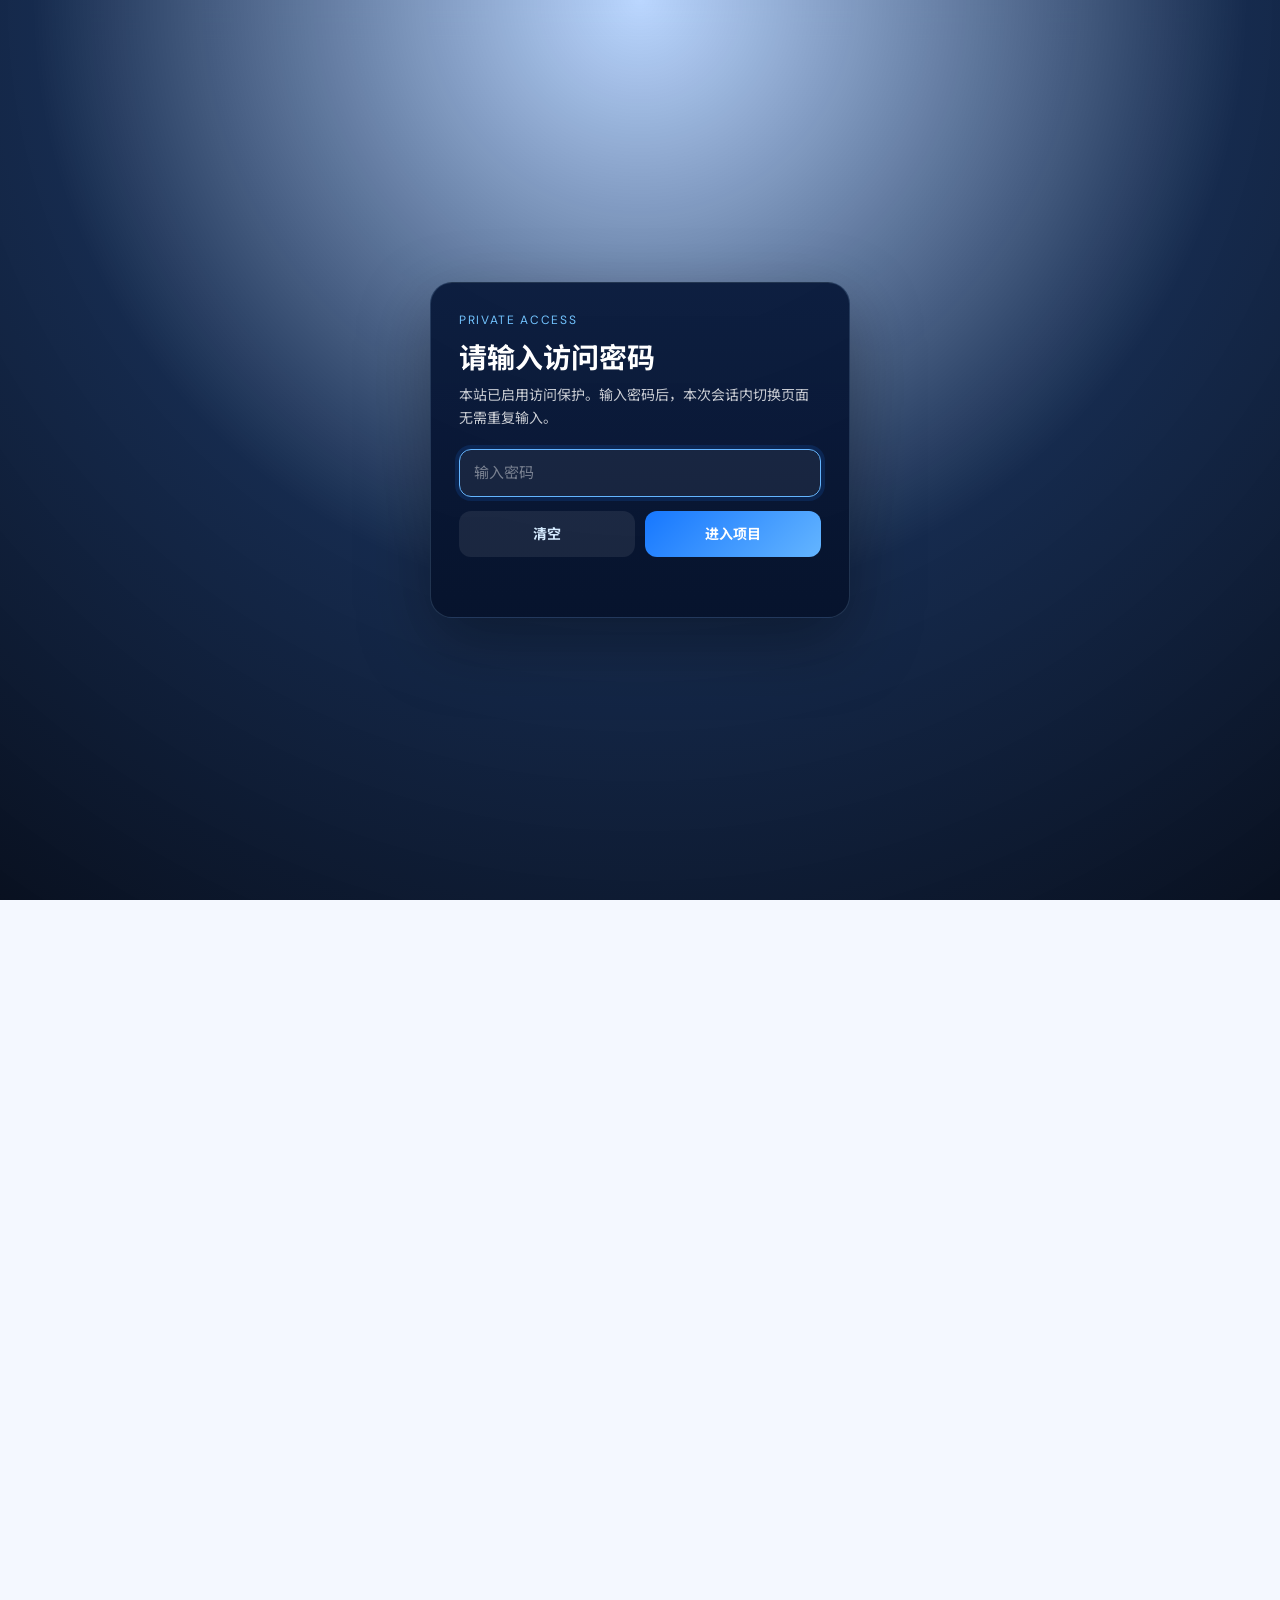
==== commit 46821b0b: "feat: refine navigation, dataset details and visual consistency Add floating section navigation for " ====
--- a/datasets.html
+++ b/datasets.html
@@ -12,7 +12,7 @@
   <link rel="stylesheet" href="styles.css?v=20260819-brand" />
   <link rel="stylesheet" href="vitality-blue.css?v=20260819-brand" />
   <link rel="stylesheet" href="animations.css?v=20260819-brand" />
-  <link rel="stylesheet" href="datasets-integrated.css?v=20260824-sheets" />
+  <link rel="stylesheet" href="datasets-integrated.css?v=20260827-donut-replay2" />
 </head>
 <body>
 
@@ -95,41 +95,44 @@
           </div>
         </div>
         <div class="distribution" aria-label="四类能力分布">
-          <div class="donut-wrap">
-            <div class="category-donut" id="category-donut"></div>
-            <div class="donut-center"><b>100%</b><span>能力覆盖</span></div>
-          </div>
+          <button type="button" class="donut-wrap" aria-label="能力覆盖100%，点击重播圆环动画" title="点击重播动画">
+            <span class="category-donut" id="category-donut"></span>
+            <span class="donut-center"><b>100%</b><span>能力覆盖</span></span>
+          </button>
           <div class="donut-legend" id="category-legend"></div>
         </div>
       </div>
     </section>
 
-    <section class="category-section" id="categories">
-      <div class="section-shell">
-        <div class="section-heading">
-          <div><span class="section-label">CAPABILITY MAP</span><h2>四类能力</h2></div>
-          <p>选择能力类别后，细分任务与数据集列表会同步收敛。</p>
-        </div>
-        <div class="category-stats" id="category-stats" aria-live="polite"></div>
-      </div>
-    </section>
-
-    <section class="task-section" id="tasks">
-      <div class="section-shell">
-        <div class="section-heading">
-          <div><span class="section-label">TASK MAP</span><h2>细分任务</h2></div>
-          <p id="task-description">按任务查看对应评测条目。</p>
-        </div>
-        <div class="task-groups" id="task-groups" aria-live="polite"></div>
-      </div>
-    </section>
-
-    <section class="browser-section" id="browser">
-      <div class="section-shell">
-        <div class="section-heading browser-heading">
-          <div><span class="section-label">DATASET BROWSER</span><h2>数据集浏览器</h2></div>
-          <p>每条数据集均按统一的 10 项内容架构展示，可检索、筛选并展开阅读全文。</p>
-        </div>
+    <section class="dataset-workspace-section" id="categories">
+      <div class="section-shell dataset-workspace">
+        <aside class="dataset-sidebar" id="dataset-sidebar" aria-label="公共数据集分类导航">
+          <div class="dataset-sidebar-heading">
+            <span class="section-label">DATA NAVIGATION</span>
+            <h2>数据导航</h2>
+            <p>先选择能力类别，再查看对应细分任务。</p>
+          </div>
+          <button class="dataset-overview-button is-active" id="dataset-overview-button" type="button" aria-pressed="true">
+            <span><b>数据总览</b><small>查看全部公开评测条目</small></span>
+            <strong>193</strong>
+          </button>
+          <div class="dataset-nav-label">四类能力</div>
+          <div class="category-stats" id="category-stats" aria-live="polite"></div>
+          <div class="dataset-sidebar-tasks" id="tasks">
+            <div class="dataset-nav-label">细分任务</div>
+            <p id="task-description">选择能力类别后查看细分任务。</p>
+            <div class="task-groups" id="task-groups" aria-live="polite"></div>
+          </div>
+        </aside>
+
+        <section class="dataset-results" id="browser" aria-labelledby="dataset-results-title">
+          <div class="dataset-results-heading">
+            <div>
+              <span class="dataset-breadcrumb" id="dataset-breadcrumb">数据总览</span>
+              <h2 id="dataset-results-title">全部数据集</h2>
+            </div>
+            <p>每条数据集均按统一的 10 项内容架构展示，可检索、筛选并展开阅读全文。</p>
+          </div>
         <div class="browser-panel">
           <div class="browser-toolbar">
             <label class="search-box" for="dataset-search">
@@ -137,14 +140,21 @@
               <input id="dataset-search" type="search" placeholder="搜索数据集、任务、模态、机构、指标或关键词..." autocomplete="off" />
               <kbd>/</kbd>
             </label>
-            <label class="select-control"><span>细分任务</span><select id="task-filter" aria-label="按细分任务筛选"><option value="">全部细分任务</option></select></label>
-            <label class="select-control sort-control"><span>排序</span><select id="sort-order" aria-label="数据集排序"><option value="document">文档顺序</option><option value="name">名称排序</option></select></label>
+            <div class="select-control custom-select-control"><span>细分任务</span><select id="task-filter" aria-label="按细分任务筛选"><option value="">全部细分任务</option></select></div>
+            <div class="select-control sort-control custom-select-control"><span>排序</span><select id="sort-order" aria-label="数据集排序"><option value="document">文档顺序</option><option value="name">名称排序</option></select></div>
             <button class="clear-button" id="clear-filters" type="button" title="清除筛选" aria-label="清除全部筛选">×</button>
           </div>
           <div class="active-filter-row" id="active-filter-row" aria-live="polite"></div>
           <div class="result-row"><span id="result-count">正在载入...</span><span class="view-hint">点击条目查看完整资料</span></div>
-          <div class="entry-list" id="entry-list"></div>
-        </div>
+          <div class="entry-list-shell">
+            <div class="entry-list" id="entry-list"></div>
+            <section class="dataset-detail-layer" id="dataset-detail-layer" aria-label="数据集详情" hidden>
+              <button class="dataset-detail-close" id="dataset-detail-close" type="button" aria-label="关闭数据集详情">×</button>
+              <div class="dataset-detail-content" id="dataset-detail-content"></div>
+            </section>
+          </div>
+        </div>
+        </section>
       </div>
     </section>
   </main>
@@ -243,7 +253,7 @@
   </dialog>
 
   <script src="subpages.js"></script>
-  <script src="public-datasets.js?v=20260824-sources"></script>
+  <script src="public-datasets.js?v=20260827-donut-replay2"></script>
   <link rel="stylesheet" href="feedback-module/feedback-module.css" />
   <script src="feedback-module/feedback-module.js?v=20260810-deletefix"></script>
   <script src="comments.js"></script>
--- a/styles.css
+++ b/styles.css
@@ -0,0 +1,2002 @@
+/* ============================================================
+   通灵 — Core Design System
+   styles.css  (Demo2 复建版 · 2026-08)
+   ============================================================ */
+
+/* ---------- 1. Design Tokens ---------- */
+:root {
+  --ink: #0b1f3a;
+  --muted: #63758d;
+  --paper: #f4f8ff;
+  --white: #ffffff;
+  --navy: #071d42;
+  --navy-light: #0b2d5c;
+  --blue: #1677ff;
+  --blue-light: #64b5ff;
+  --cyan: #73c4ff;
+  --purple: #705cff;
+  --line: #d9e5f5;
+  --panel-line: #214d7d;
+
+  --nav-h: 78px;
+  --nav-max: 1320px;
+  --shell-max: 1180px;
+
+  --radius: 16px;
+  --radius-sm: 10px;
+  --radius-lg: 24px;
+
+  --shadow-soft: 0 8px 30px rgba(11, 31, 58, .08);
+  --shadow-blue: 0 12px 40px rgba(22, 119, 255, .16);
+  --shadow-card: 0 4px 20px rgba(11, 31, 58, .06);
+
+  --ease: cubic-bezier(.22, .61, .36, 1);
+}
+
+/* ---------- 2. Reset & Base ---------- */
+*,
+*::before,
+*::after {
+  margin: 0;
+  padding: 0;
+  box-sizing: border-box;
+}
+
+html {
+  -webkit-text-size-adjust: 100%;
+  scroll-behavior: smooth;
+}
+
+body {
+  font-family: 'DM Sans', 'Noto Sans SC', sans-serif;
+  font-weight: 400;
+  color: var(--ink);
+  background: var(--paper);
+  line-height: 1.6;
+  overflow-x: hidden;
+}
+
+a {
+  color: inherit;
+  text-decoration: none;
+}
+
+ul {
+  list-style: none;
+}
+
+img,
+svg {
+  display: block;
+  max-width: 100%;
+}
+
+button {
+  font-family: inherit;
+  cursor: pointer;
+  border: none;
+  background: none;
+}
+
+input {
+  font-family: inherit;
+}
+
+code {
+  font-family: 'JetBrains Mono', 'SF Mono', Consolas, monospace;
+  font-size: .88em;
+  background: rgba(22, 119, 255, .08);
+  padding: 1px 6px;
+  border-radius: 5px;
+  color: var(--blue);
+}
+
+/* ---------- 3. Typography ---------- */
+.eyebrow {
+  font-family: 'DM Sans', sans-serif;
+  font-size: 13px;
+  font-weight: 600;
+  letter-spacing: .12em;
+  text-transform: uppercase;
+  color: var(--blue);
+}
+
+.section-label {
+  font-family: 'DM Sans', sans-serif;
+  font-size: 14px;
+  font-weight: 600;
+  letter-spacing: .1em;
+  text-transform: uppercase;
+  color: var(--blue);
+}
+
+.section-title {
+  font-family: 'Noto Sans SC', sans-serif;
+  font-size: clamp(34px, 4.4vw, 54px);
+  font-weight: 600;
+  line-height: 1.18;
+  color: var(--ink);
+  letter-spacing: -.01em;
+}
+
+.section-desc {
+  font-size: 17px;
+  color: var(--muted);
+  max-width: 620px;
+  line-height: 1.7;
+}
+
+.accent-blue {
+  color: var(--blue);
+}
+
+/* ---------- 4. Layout Shells ---------- */
+.section-shell {
+  width: min(var(--shell-max), calc(100% - 48px));
+  margin: auto;
+}
+
+.section-space {
+  padding-top: 118px;
+  padding-bottom: 118px;
+}
+
+.section-space-sm {
+  padding-top: 72px;
+  padding-bottom: 72px;
+}
+
+/* ---------- 5. Navigation ---------- */
+.site-header {
+  position: sticky;
+  top: 0;
+  z-index: 1000;
+  background: rgba(244, 248, 255, .82);
+  backdrop-filter: blur(20px);
+  -webkit-backdrop-filter: blur(20px);
+  border-bottom: 1px solid var(--line);
+}
+
+.nav-inner {
+  max-width: var(--nav-max);
+  height: var(--nav-h);
+  margin: auto;
+  padding: 0 24px;
+  display: flex;
+  align-items: center;
+  gap: 36px;
+}
+
+.nav-links {
+  display: flex;
+  align-items: center;
+  gap: 8px;
+  margin-left: 12px;
+}
+
+.nav-links a {
+  font-family: 'Noto Sans SC', sans-serif;
+  font-size: 15px;
+  font-weight: 500;
+  color: var(--ink);
+  padding: 8px 16px;
+  border-radius: 8px;
+  position: relative;
+  transition: color .25s var(--ease), background .25s var(--ease);
+}
+
+.nav-links a:hover {
+  color: var(--blue);
+  background: rgba(22, 119, 255, .06);
+}
+
+.nav-links a.active {
+  color: var(--blue);
+}
+
+.nav-links a.active::after {
+  content: '';
+  position: absolute;
+  left: 16px;
+  right: 16px;
+  bottom: 2px;
+  height: 2px;
+  background: var(--blue);
+  border-radius: 2px;
+}
+
+.nav-actions {
+  margin-left: auto;
+  display: flex;
+  align-items: center;
+  gap: 12px;
+}
+
+.nav-toggle {
+  display: none;
+  width: 44px;
+  height: 44px;
+  border-radius: 10px;
+  align-items: center;
+  justify-content: center;
+  flex-direction: column;
+  gap: 5px;
+}
+
+.nav-toggle span {
+  width: 22px;
+  height: 2px;
+  background: var(--ink);
+  border-radius: 2px;
+  transition: transform .3s var(--ease), opacity .3s var(--ease);
+}
+
+.nav-toggle.open span:nth-child(1) {
+  transform: translateY(7px) rotate(45deg);
+}
+
+.nav-toggle.open span:nth-child(2) {
+  opacity: 0;
+}
+
+.nav-toggle.open span:nth-child(3) {
+  transform: translateY(-7px) rotate(-45deg);
+}
+
+/* ---------- 6. Logo ---------- */
+.brand {
+  display: flex;
+  align-items: center;
+  gap: 12px;
+  transition: transform .3s var(--ease);
+}
+
+.brand:hover .brand-symbol {
+  transform: rotate(6deg) scale(1.04);
+  filter: drop-shadow(0 4px 12px rgba(22, 119, 255, .3));
+}
+
+.brand-symbol {
+  width: 42px;
+  height: 42px;
+  flex-shrink: 0;
+  transition: transform .3s var(--ease), filter .3s var(--ease);
+}
+
+.brand-word {
+  font-family: 'Noto Sans SC', sans-serif;
+  font-size: 20px;
+  font-weight: 600;
+  color: var(--ink);
+  display: flex;
+  flex-direction: column;
+  line-height: 1.2;
+}
+
+.brand-word b {
+  color: var(--blue);
+  font-weight: 700;
+}
+
+.brand-word small {
+  font-family: 'DM Sans', sans-serif;
+  font-size: 9px;
+  font-weight: 600;
+  letter-spacing: .14em;
+  color: var(--muted);
+  margin-top: 2px;
+}
+
+/* ---------- 7. Buttons ---------- */
+.btn {
+  display: inline-flex;
+  align-items: center;
+  gap: 8px;
+  font-family: 'Noto Sans SC', sans-serif;
+  font-size: 15px;
+  font-weight: 500;
+  padding: 12px 24px;
+  border-radius: var(--radius-sm);
+  transition: transform .25s var(--ease), box-shadow .25s var(--ease),
+              background .25s var(--ease), color .25s var(--ease);
+  white-space: nowrap;
+}
+
+.btn:hover {
+  transform: translateY(-2px);
+}
+
+.btn-primary {
+  background: var(--blue);
+  color: var(--white);
+  box-shadow: 0 4px 14px rgba(22, 119, 255, .3);
+}
+
+.btn-primary:hover {
+  box-shadow: 0 8px 24px rgba(22, 119, 255, .4);
+}
+
+.btn-ghost {
+  background: transparent;
+  color: var(--ink);
+  border: 1.5px solid var(--line);
+}
+
+.btn-ghost:hover {
+  border-color: var(--blue);
+  color: var(--blue);
+}
+
+.btn-light {
+  background: rgba(255, 255, 255, .1);
+  color: var(--white);
+  border: 1.5px solid rgba(255, 255, 255, .25);
+}
+
+.btn-light:hover {
+  border-color: var(--cyan);
+  color: var(--cyan);
+}
+
+.btn-link {
+  font-family: 'DM Sans', sans-serif;
+  font-size: 14px;
+  font-weight: 600;
+  color: var(--blue);
+  display: inline-flex;
+  align-items: center;
+  gap: 6px;
+  transition: gap .25s var(--ease);
+}
+
+.btn-link:hover {
+  gap: 10px;
+}
+
+.btn-nav {
+  font-family: 'DM Sans', sans-serif;
+  font-size: 14px;
+  font-weight: 600;
+  color: var(--blue);
+  padding: 9px 18px;
+  border: 1.5px solid var(--blue);
+  border-radius: var(--radius-sm);
+  transition: all .25s var(--ease);
+}
+
+.btn-nav:hover {
+  background: var(--blue);
+  color: var(--white);
+  transform: translateY(-2px);
+}
+
+.lang-toggle {
+  font-family: 'DM Sans', sans-serif;
+  font-size: 12px;
+  font-weight: 600;
+  padding: 6px 11px;
+  border: 1px solid var(--line);
+  border-radius: var(--radius-sm);
+  letter-spacing: .04em;
+  display: flex;
+  align-items: center;
+  gap: 4px;
+  transition: border-color .2s var(--ease);
+}
+
+.lang-toggle:hover {
+  border-color: var(--blue);
+}
+
+.lang-opt {
+  color: var(--muted);
+  transition: color .2s var(--ease);
+}
+
+.lang-opt.is-active {
+  color: var(--blue);
+}
+
+.lang-divider {
+  color: var(--line);
+  font-weight: 400;
+}
+
+.btn-icon-nav {
+  display: flex;
+  align-items: center;
+  justify-content: center;
+  width: 34px;
+  height: 34px;
+  border: 1px solid var(--line);
+  border-radius: var(--radius-sm);
+  color: var(--muted);
+  flex-shrink: 0;
+  transition: color .2s var(--ease), border-color .2s var(--ease);
+}
+
+.btn-icon-nav:hover {
+  color: var(--blue);
+  border-color: var(--blue);
+}
+
+/* ---------- 8. Cards ---------- */
+.card {
+  background: var(--white);
+  border: 1px solid var(--line);
+  border-radius: var(--radius);
+  padding: 32px;
+  transition: transform .35s var(--ease), box-shadow .35s var(--ease),
+              border-color .35s var(--ease);
+}
+
+.card-hover:hover {
+  transform: translateY(-8px);
+  border-color: var(--blue);
+  box-shadow: var(--shadow-blue);
+}
+
+.card-num {
+  font-family: 'DM Sans', sans-serif;
+  font-size: 13px;
+  font-weight: 600;
+  letter-spacing: .1em;
+  color: var(--blue-light);
+}
+
+.card-title {
+  font-family: 'Noto Sans SC', sans-serif;
+  font-size: 24px;
+  font-weight: 600;
+  color: var(--ink);
+  margin: 12px 0 16px;
+}
+
+.card-weight {
+  display: inline-block;
+  font-family: 'DM Sans', sans-serif;
+  font-size: 12px;
+  font-weight: 600;
+  color: var(--blue);
+  background: rgba(22, 119, 255, .08);
+  padding: 4px 12px;
+  border-radius: 20px;
+  margin-bottom: 18px;
+}
+
+.card-list {
+  display: flex;
+  flex-direction: column;
+  gap: 12px;
+}
+
+.card-list li {
+  font-size: 15px;
+  color: var(--muted);
+  padding-left: 20px;
+  position: relative;
+}
+
+.card-list li::before {
+  content: '';
+  position: absolute;
+  left: 0;
+  top: 8px;
+  width: 8px;
+  height: 8px;
+  border-radius: 50%;
+  background: var(--blue-light);
+}
+
+.card-desc {
+  font-size: 15px;
+  color: var(--muted);
+  line-height: 1.7;
+}
+
+/* ---------- 9. Framework Grid ---------- */
+.framework-grid {
+  display: grid;
+  grid-template-columns: repeat(4, 1fr);
+  gap: 24px;
+}
+
+.framework-card-link {
+  display: block;
+  color: inherit;
+  text-decoration: none;
+}
+
+.framework-card-link:focus-visible {
+  outline: 3px solid rgba(22, 119, 255, .35);
+  outline-offset: 3px;
+}
+
+.grid-2 {
+  display: grid;
+  grid-template-columns: repeat(2, 1fr);
+  gap: 24px;
+}
+
+.grid-3 {
+  display: grid;
+  grid-template-columns: repeat(3, 1fr);
+  gap: 24px;
+}
+
+/* ---------- 10. Metrics Bar ---------- */
+.metrics-bar {
+  display: flex;
+  align-items: center;
+  gap: 48px;
+  flex-wrap: wrap;
+}
+
+.metric-item {
+  display: flex;
+  flex-direction: column;
+  gap: 2px;
+}
+
+.metric-num {
+  font-family: 'DM Sans', sans-serif;
+  font-size: 32px;
+  font-weight: 600;
+  color: var(--ink);
+  line-height: 1;
+}
+
+.metric-label {
+  font-size: 13px;
+  color: var(--muted);
+}
+
+/* ---------- 11. Tables ---------- */
+.data-table-wrap {
+  overflow-x: auto;
+  border: 1px solid var(--line);
+  border-radius: var(--radius);
+  background: var(--white);
+}
+
+.data-table {
+  width: 100%;
+  border-collapse: collapse;
+  font-size: 15px;
+}
+
+.data-table th {
+  font-family: 'DM Sans', sans-serif;
+  font-size: 12px;
+  font-weight: 600;
+  letter-spacing: .08em;
+  text-transform: uppercase;
+  color: var(--muted);
+  text-align: left;
+  padding: 14px 20px;
+  border-bottom: 1px solid var(--line);
+  white-space: nowrap;
+  background: var(--paper);
+}
+
+.data-table td {
+  padding: 18px 20px;
+  border-bottom: 1px solid var(--line);
+  color: var(--ink);
+  vertical-align: top;
+}
+
+.data-table tbody tr:last-child td {
+  border-bottom: none;
+}
+
+.data-table tbody tr {
+  transition: background .2s var(--ease);
+}
+
+.data-table tbody tr:hover {
+  background: rgba(22, 119, 255, .03);
+}
+
+.table-name {
+  font-weight: 600;
+  color: var(--ink);
+}
+
+.table-tag {
+  display: inline-block;
+  font-size: 12px;
+  font-weight: 500;
+  padding: 3px 10px;
+  border-radius: 20px;
+}
+
+.tag-affective { background: rgba(22, 119, 255, .1); color: var(--blue); }
+.tag-cognitive { background: rgba(112, 92, 255, .1); color: var(--purple); }
+.tag-concern { background: rgba(100, 181, 255, .12); color: #0a6ed1; }
+.tag-safety { background: rgba(115, 196, 255, .15); color: #0958a8; }
+
+.arrow-cell {
+  text-align: right;
+  color: var(--muted);
+  font-size: 18px;
+}
+
+/* ---------- 12. Tags / Chips ---------- */
+.chip {
+  display: inline-flex;
+  align-items: center;
+  gap: 6px;
+  font-size: 13px;
+  font-weight: 500;
+  padding: 6px 14px;
+  border-radius: 20px;
+  background: rgba(22, 119, 255, .06);
+  color: var(--blue);
+  border: 1px solid rgba(22, 119, 255, .15);
+}
+
+.chip-outline {
+  background: transparent;
+  border: 1px solid var(--line);
+  color: var(--muted);
+}
+
+.theory-tags .chip {
+  font-size: 12px;
+  font-style: italic;
+  font-weight: 400;
+  opacity: 0.65;
+  padding: 4px 10px;
+}
+
+.chip-row {
+  display: flex;
+  gap: 10px;
+  flex-wrap: wrap;
+  align-items: center;
+}
+
+/* ---------- 13. Subpage Hero ---------- */
+.subpage-hero {
+  padding-top: 60px;
+  padding-bottom: 48px;
+}
+
+.subpage-hero .section-shell {
+  display: flex;
+  justify-content: space-between;
+  align-items: flex-end;
+  gap: 40px;
+}
+
+.subpage-hero-left {
+  flex: 1;
+}
+
+.subpage-hero-right {
+  text-align: right;
+  flex-shrink: 0;
+  display: flex;
+  gap: 40px;
+}
+
+.stat-big {
+  font-family: 'DM Sans', sans-serif;
+  font-size: 48px;
+  font-weight: 600;
+  color: var(--blue);
+  line-height: 1;
+}
+
+.stat-sub {
+  font-size: 14px;
+  color: var(--muted);
+  margin-top: 6px;
+}
+
+/* ---------- 14. EI-META 七维体系 ---------- */
+.eimeta-formula {
+  font-family: 'JetBrains Mono', 'SF Mono', monospace;
+  font-size: clamp(15px, 2vw, 20px);
+  font-weight: 600;
+  color: var(--blue);
+  background: rgba(22, 119, 255, .05);
+  border: 1px dashed rgba(22, 119, 255, .3);
+  border-radius: var(--radius-sm);
+  padding: 16px 24px;
+  display: inline-block;
+  margin-bottom: 40px;
+}
+
+.eimeta-grid {
+  display: grid;
+  grid-template-columns: repeat(7, 1fr);
+  gap: 16px;
+}
+
+.eimeta-card {
+  background: var(--white);
+  border: 1px solid var(--line);
+  border-radius: var(--radius);
+  padding: 24px 18px;
+  text-align: center;
+  transition: transform .3s var(--ease), border-color .3s var(--ease),
+              box-shadow .3s var(--ease);
+}
+
+.eimeta-card:hover {
+  transform: translateY(-6px);
+  border-color: var(--blue);
+  box-shadow: var(--shadow-blue);
+}
+
+.eimeta-letter {
+  width: 46px;
+  height: 46px;
+  margin: 0 auto 14px;
+  border-radius: 14px;
+  display: flex;
+  align-items: center;
+  justify-content: center;
+  font-family: 'DM Sans', sans-serif;
+  font-size: 22px;
+  font-weight: 700;
+  color: var(--white);
+  background: linear-gradient(135deg, var(--blue), var(--blue-light));
+}
+
+.eimeta-card:nth-child(2n) .eimeta-letter {
+  background: linear-gradient(135deg, var(--purple), #a89bff);
+}
+
+.eimeta-name {
+  font-family: 'Noto Sans SC', sans-serif;
+  font-size: 16px;
+  font-weight: 600;
+  color: var(--ink);
+  margin-bottom: 8px;
+}
+
+.eimeta-desc {
+  font-size: 12.5px;
+  color: var(--muted);
+  line-height: 1.6;
+  margin-bottom: 12px;
+}
+
+.eimeta-keys {
+  display: flex;
+  flex-wrap: wrap;
+  gap: 4px;
+  justify-content: center;
+}
+
+.eimeta-keys span {
+  font-size: 11px;
+  color: var(--blue);
+  background: rgba(22, 119, 255, .07);
+  padding: 2px 8px;
+  border-radius: 10px;
+}
+
+/* ---------- 15. 测评流程 ---------- */
+.process-steps {
+  display: grid;
+  grid-template-columns: repeat(3, 1fr);
+  gap: 24px;
+  counter-reset: step;
+}
+
+.process-step {
+  background: var(--white);
+  border: 1px solid var(--line);
+  border-radius: var(--radius);
+  padding: 32px;
+  position: relative;
+}
+
+.process-step-num {
+  font-family: 'DM Sans', sans-serif;
+  font-size: 40px;
+  font-weight: 700;
+  color: rgba(22, 119, 255, .15);
+  line-height: 1;
+  margin-bottom: 16px;
+}
+
+.process-step-title {
+  font-family: 'Noto Sans SC', sans-serif;
+  font-size: 19px;
+  font-weight: 600;
+  color: var(--ink);
+  margin-bottom: 10px;
+}
+
+.process-step p {
+  font-size: 14.5px;
+  color: var(--muted);
+  line-height: 1.7;
+}
+
+.pipeline {
+  display: flex;
+  align-items: center;
+  gap: 0;
+  flex-wrap: wrap;
+  margin-top: 32px;
+  background: var(--white);
+  border: 1px solid var(--line);
+  border-radius: var(--radius);
+  padding: 24px 28px;
+}
+
+.pipeline-node {
+  font-family: 'Noto Sans SC', sans-serif;
+  font-size: 14px;
+  font-weight: 600;
+  color: var(--blue);
+  background: rgba(22, 119, 255, .07);
+  padding: 8px 16px;
+  border-radius: 20px;
+  white-space: nowrap;
+}
+
+.pipeline-arrow {
+  color: var(--blue-light);
+  font-size: 16px;
+  margin: 0 8px;
+  flex-shrink: 0;
+}
+
+/* ---------- 16. MEI-Empathy-M 四维 ---------- */
+.mei-layout {
+  display: grid;
+  grid-template-columns: minmax(0, 1fr) minmax(480px, 520px);
+  gap: 32px;
+  align-items: stretch;
+}
+
+.mei-cards {
+  display: grid;
+  grid-template-columns: 1fr 1fr;
+  gap: 20px;
+}
+
+.mei-card {
+  background: var(--white);
+  border: 1px solid var(--line);
+  border-radius: var(--radius);
+  padding: 26px;
+  transition: transform .3s var(--ease), border-color .3s var(--ease);
+  appearance: none;
+  width: 100%;
+  text-align: left;
+  cursor: pointer;
+}
+
+.mei-card:hover,
+.mei-card:focus-visible {
+  transform: translateY(-4px);
+  border-color: var(--blue);
+  outline: none;
+  box-shadow: 0 0 0 3px rgba(22, 119, 255, .14);
+}
+
+.mei-card.is-active {
+  border-color: var(--blue);
+  box-shadow: 0 14px 34px rgba(22, 119, 255, .12);
+  background: linear-gradient(180deg, #ffffff 0%, #f6fbff 100%);
+}
+
+.mei-card-num {
+  font-family: 'DM Sans', sans-serif;
+  font-size: 12px;
+  font-weight: 700;
+  letter-spacing: .1em;
+  color: var(--blue-light);
+}
+
+.mei-card-title {
+  font-family: 'Noto Sans SC', sans-serif;
+  font-size: 17px;
+  font-weight: 600;
+  color: var(--ink);
+  margin: 8px 0 4px;
+}
+
+.mei-card-en {
+  font-family: 'DM Sans', sans-serif;
+  font-size: 12px;
+  color: var(--muted);
+  margin-bottom: 10px;
+}
+
+.mei-card p {
+  font-size: 13.5px;
+  color: var(--muted);
+  line-height: 1.65;
+}
+
+/* 雷达图 */
+.radar-wrap {
+  background: var(--white);
+  border: 1px solid var(--line);
+  border-radius: var(--radius-lg);
+  padding: 32px;
+  text-align: center;
+}
+
+@media (min-width: 1101px) {
+  .mei-layout .radar-wrap {
+    height: 100%;
+  }
+}
+
+.radar-title {
+  font-family: 'Noto Sans SC', sans-serif;
+  font-size: 15px;
+  font-weight: 600;
+  color: var(--ink);
+  margin-bottom: 4px;
+}
+
+.radar-sub {
+  font-size: 12px;
+  color: var(--muted);
+  margin-bottom: 16px;
+}
+
+.radar-svg {
+  width: 100%;
+  max-width: 300px;
+  margin: 0 auto;
+}
+
+.radar-axis-label {
+  font-family: 'Noto Sans SC', sans-serif;
+  font-size: 11px;
+  font-weight: 600;
+  fill: var(--ink);
+}
+
+.radar-axis-val {
+  font-family: 'DM Sans', sans-serif;
+  font-size: 10px;
+  fill: var(--blue);
+  font-weight: 700;
+}
+
+/* ---------- 17. 平台目标流程 ---------- */
+.goal-flow {
+  display: flex;
+  align-items: stretch;
+  gap: 0;
+  flex-wrap: wrap;
+  justify-content: center;
+}
+
+.goal-node {
+  flex: 1;
+  min-width: 160px;
+  background: var(--white);
+  border: 1px solid var(--line);
+  border-radius: var(--radius);
+  padding: 22px 18px;
+  text-align: center;
+  position: relative;
+}
+
+.goal-node + .goal-node {
+  margin-left: 28px;
+}
+
+.goal-node + .goal-node::before {
+  content: '→';
+  position: absolute;
+  left: -22px;
+  top: 50%;
+  transform: translateY(-50%);
+  color: var(--blue-light);
+  font-size: 16px;
+}
+
+.goal-node-icon {
+  font-family: 'DM Sans', sans-serif;
+  font-size: 12px;
+  font-weight: 700;
+  letter-spacing: .08em;
+  color: var(--blue-light);
+  margin-bottom: 8px;
+}
+
+.goal-node-text {
+  font-family: 'Noto Sans SC', sans-serif;
+  font-size: 15px;
+  font-weight: 600;
+  color: var(--ink);
+}
+
+/* ---------- 18. Footer ---------- */
+.site-footer {
+  background: var(--navy);
+  color: rgba(255, 255, 255, .7);
+  padding: 72px 0 32px;
+}
+
+.footer-inner {
+  width: min(var(--shell-max), calc(100% - 48px));
+  margin: auto;
+}
+
+.footer-grid {
+  display: grid;
+  grid-template-columns: 2fr 1fr 1fr 1fr;
+  gap: 48px;
+  padding-bottom: 48px;
+  border-bottom: 1px solid rgba(255, 255, 255, .1);
+}
+
+.footer-brand .brand-word {
+  color: var(--white);
+}
+
+.footer-brand p {
+  margin-top: 16px;
+  font-size: 15px;
+  color: rgba(255, 255, 255, .6);
+  line-height: 1.7;
+}
+
+.footer-brand .footer-tagline {
+  font-size: 13px;
+  color: var(--cyan);
+  letter-spacing: .08em;
+  margin-top: 8px;
+}
+
+.footer-col h4 {
+  font-family: 'Noto Sans SC', sans-serif;
+  font-size: 15px;
+  font-weight: 600;
+  color: var(--white);
+  margin-bottom: 16px;
+}
+
+.footer-col a {
+  display: block;
+  font-size: 14px;
+  color: rgba(255, 255, 255, .6);
+  padding: 6px 0;
+  transition: color .25s var(--ease);
+}
+
+.footer-col a:hover {
+  color: var(--cyan);
+}
+
+.footer-col span.footer-static {
+  display: block;
+  font-size: 14px;
+  color: rgba(255, 255, 255, .6);
+  padding: 6px 0;
+}
+
+.footer-bottom {
+  padding-top: 24px;
+  font-size: 13px;
+  color: rgba(255, 255, 255, .4);
+  text-align: center;
+}
+
+/* ---------- 19. Dialog ---------- */
+dialog {
+  position: fixed;
+  inset: 0;
+  margin: auto;
+  border: none;
+  border-radius: var(--radius-lg);
+  padding: 0;
+  max-width: 560px;
+  width: calc(100% - 48px);
+  max-height: calc(100vh - 48px);
+  box-shadow: 0 24px 80px rgba(11, 31, 58, .3);
+  overflow: hidden;
+}
+
+dialog::backdrop {
+  background: rgba(7, 29, 66, .55);
+  backdrop-filter: blur(6px);
+}
+
+.dialog-inner {
+  padding: 40px;
+  position: relative;
+  max-height: calc(100vh - 48px);
+  overflow: auto;
+}
+
+.dialog-title {
+  font-family: 'Noto Sans SC', sans-serif;
+  font-size: 24px;
+  font-weight: 600;
+  color: var(--ink);
+}
+
+.dialog-sub {
+  font-size: 14px;
+  color: var(--muted);
+  margin-top: 6px;
+}
+
+.dialog-close {
+  position: absolute;
+  top: 16px;
+  right: 16px;
+  width: 36px;
+  height: 36px;
+  border-radius: 50%;
+  display: flex;
+  align-items: center;
+  justify-content: center;
+  font-size: 20px;
+  color: var(--muted);
+  transition: background .2s var(--ease);
+}
+
+.dialog-close:hover {
+  background: rgba(11, 31, 58, .06);
+  color: var(--ink);
+}
+
+.dialog-steps {
+  display: flex;
+  flex-direction: column;
+  gap: 18px;
+  margin: 28px 0;
+}
+
+.dialog-step {
+  display: flex;
+  gap: 16px;
+  align-items: flex-start;
+}
+
+.dialog-step-num {
+  width: 32px;
+  height: 32px;
+  border-radius: 50%;
+  background: rgba(22, 119, 255, .1);
+  color: var(--blue);
+  font-family: 'DM Sans', sans-serif;
+  font-size: 14px;
+  font-weight: 600;
+  display: flex;
+  align-items: center;
+  justify-content: center;
+  flex-shrink: 0;
+}
+
+.dialog-step p {
+  font-size: 14.5px;
+  color: var(--ink);
+  padding-top: 4px;
+  line-height: 1.6;
+}
+
+.dialog-step p b {
+  display: block;
+  font-weight: 600;
+}
+
+.dialog-step p span {
+  color: var(--muted);
+  font-size: 13.5px;
+}
+
+.dialog-demo-note {
+  font-size: 12px;
+  color: var(--muted);
+  margin-top: 16px;
+  padding: 10px 14px;
+  background: rgba(22, 119, 255, .04);
+  border-radius: var(--radius-sm);
+}
+
+/* ---------- 19.1 Page Comments ---------- */
+.comment-toggle {
+  position: fixed;
+  right: 24px;
+  bottom: 24px;
+  z-index: 1202;
+  width: 46px;
+  height: 46px;
+  border-radius: 50%;
+  display: flex;
+  align-items: center;
+  justify-content: center;
+  color: var(--white);
+  background: var(--blue);
+  box-shadow: 0 12px 32px rgba(22, 119, 255, .36);
+  transition: transform .2s var(--ease), background .2s var(--ease), box-shadow .2s var(--ease);
+}
+
+.comment-list-toggle {
+  position: fixed;
+  right: 24px;
+  bottom: 88px;
+  z-index: 1202;
+  width: 46px;
+  height: 46px;
+  border-radius: 50%;
+  display: flex;
+  align-items: center;
+  justify-content: center;
+  color: var(--blue);
+  background: var(--white);
+  border: 1px solid rgba(22, 119, 255, .18);
+  box-shadow: 0 10px 26px rgba(7, 29, 66, .16);
+  transition: transform .2s var(--ease), color .2s var(--ease), background .2s var(--ease), border-color .2s var(--ease);
+}
+
+.comment-list-toggle:hover {
+  transform: translateY(-2px);
+  color: var(--white);
+  background: var(--blue);
+  border-color: var(--blue);
+}
+
+.comment-list-toggle.active {
+  color: var(--white);
+  background: var(--ink);
+  border-color: var(--ink);
+}
+
+.comment-list-toggle.has-comments::after {
+  content: '';
+  position: absolute;
+  top: 8px;
+  right: 8px;
+  width: 7px;
+  height: 7px;
+  border-radius: 50%;
+  background: #f04452;
+}
+
+.comment-toggle:hover {
+  transform: translateY(-2px);
+  box-shadow: 0 16px 38px rgba(22, 119, 255, .44);
+}
+
+.comment-toggle.active { background: var(--ink); }
+
+.comment-toggle svg,
+.comment-panel svg {
+  width: 21px;
+  height: 21px;
+  fill: none;
+  stroke: currentColor;
+  stroke-width: 1.8;
+  stroke-linecap: round;
+  stroke-linejoin: round;
+}
+
+.comment-badge {
+  display: none;
+  position: absolute;
+  top: -4px;
+  right: -4px;
+  min-width: 21px;
+  height: 21px;
+  padding: 0 6px;
+  border-radius: 11px;
+  display: flex;
+  align-items: center;
+  justify-content: center;
+  color: var(--white);
+  background: #f04452;
+  border: 2px solid var(--paper);
+  font-family: 'DM Sans', sans-serif;
+  font-size: 10px;
+  font-weight: 700;
+}
+
+.comment-layer {
+  position: absolute;
+  inset: 0;
+  z-index: 1198;
+  pointer-events: none;
+}
+
+.comment-pin {
+  position: absolute;
+  width: 30px;
+  height: 30px;
+  transform: translate(-50%, -50%);
+  border-radius: 15px 15px 15px 3px;
+  display: flex;
+  align-items: center;
+  justify-content: center;
+  pointer-events: auto;
+  color: var(--white);
+  background: var(--blue);
+  border: 2px solid var(--white);
+  box-shadow: 0 5px 16px rgba(7, 29, 66, .28);
+  font-family: 'DM Sans', sans-serif;
+  font-size: 12px;
+  font-weight: 700;
+  transition: transform .2s var(--ease), background .2s var(--ease);
+}
+
+.comment-pin:hover,
+.comment-pin.active {
+  transform: translate(-50%, -50%) scale(1.12);
+  background: var(--purple);
+}
+
+.comment-pin-draft {
+  pointer-events: none;
+  background: var(--purple);
+  animation: comment-pin-in .25s var(--ease) both;
+}
+
+@keyframes comment-pin-in {
+  from { opacity: 0; transform: translate(-50%, -50%) scale(.55); }
+  to { opacity: 1; transform: translate(-50%, -50%) scale(1); }
+}
+
+.comment-placing,
+.comment-placing * { cursor: crosshair !important; }
+
+.comment-placing .comment-toggle,
+.comment-placing .comment-toggle * { cursor: pointer !important; }
+
+.comment-panel {
+  position: fixed;
+  top: 16px;
+  right: 16px;
+  bottom: 88px;
+  z-index: 1201;
+  width: min(380px, calc(100vw - 32px));
+  display: flex;
+  flex-direction: column;
+  background: var(--white);
+  border: 1px solid var(--line);
+  border-radius: var(--radius);
+  box-shadow: 0 24px 70px rgba(7, 29, 66, .24);
+  opacity: 0;
+  transform: translateX(calc(100% + 32px));
+  pointer-events: none;
+  overflow: hidden;
+  transition: opacity .25s var(--ease), transform .25s var(--ease);
+}
+
+.comment-panel.open {
+  opacity: 1;
+  transform: translateX(0);
+  pointer-events: auto;
+}
+
+.comment-panel-head {
+  min-height: 76px;
+  padding: 16px 18px;
+  border-bottom: 1px solid var(--line);
+  display: flex;
+  align-items: center;
+  justify-content: space-between;
+  gap: 16px;
+}
+
+.comment-panel-kicker {
+  display: block;
+  color: var(--blue);
+  font-family: 'DM Sans', sans-serif;
+  font-size: 10px;
+  font-weight: 700;
+  letter-spacing: .12em;
+}
+
+.comment-panel-head h2 {
+  font-family: 'Noto Sans SC', sans-serif;
+  font-size: 17px;
+  font-weight: 600;
+  line-height: 1.35;
+  letter-spacing: 0;
+}
+
+.comment-panel-id {
+  display: inline-block;
+  margin-top: 6px;
+  color: var(--muted);
+  font-family: 'DM Sans', sans-serif;
+  font-size: 11px;
+  font-weight: 700;
+  letter-spacing: .08em;
+}
+
+.comment-panel-close {
+  width: 36px;
+  height: 36px;
+  border-radius: 8px;
+  display: flex;
+  align-items: center;
+  justify-content: center;
+  color: var(--muted);
+}
+
+.comment-panel-close:hover {
+  color: var(--ink);
+  background: var(--paper);
+}
+
+.comment-compose,
+.comment-reply { padding: 18px; }
+
+.comment-compose { overflow-y: auto; }
+
+.comment-compose label {
+  display: block;
+  margin: 0 0 6px;
+  color: var(--ink);
+  font-size: 12px;
+  font-weight: 600;
+}
+
+.comment-compose label:not(:first-child) { margin-top: 16px; }
+
+.comment-compose input,
+.comment-compose textarea,
+.comment-reply textarea {
+  width: 100%;
+  border: 1px solid var(--line);
+  border-radius: 8px;
+  outline: none;
+  background: #f8fbff;
+  padding: 10px 12px;
+  color: var(--ink);
+  font: inherit;
+  font-size: 14px;
+  line-height: 1.55;
+  resize: vertical;
+  transition: border-color .2s var(--ease), box-shadow .2s var(--ease);
+}
+
+.comment-compose input:focus,
+.comment-compose textarea:focus,
+.comment-reply textarea:focus {
+  border-color: var(--blue);
+  box-shadow: 0 0 0 3px rgba(22, 119, 255, .1);
+}
+
+.comment-form-actions,
+.comment-thread-actions {
+  display: flex;
+  align-items: center;
+  gap: 8px;
+  margin-top: 12px;
+}
+
+.comment-form-actions { justify-content: flex-end; }
+
+.comment-primary,
+.comment-secondary,
+.comment-icon-action {
+  min-height: 36px;
+  border-radius: 8px;
+  display: inline-flex;
+  align-items: center;
+  justify-content: center;
+  gap: 7px;
+  padding: 0 13px;
+  font-size: 13px;
+  font-weight: 600;
+}
+
+.comment-primary {
+  color: var(--white);
+  background: var(--blue);
+}
+
+.comment-primary svg,
+.comment-icon-action svg {
+  width: 16px;
+  height: 16px;
+}
+
+.comment-secondary,
+.comment-icon-action {
+  color: var(--muted);
+  background: var(--paper);
+}
+
+.comment-icon-action:hover { color: var(--blue); }
+.comment-icon-action.danger:hover { color: #d9363e; }
+
+.comment-storage-note {
+  margin-top: 14px;
+  text-align: center;
+  color: var(--muted);
+  font-size: 11px;
+}
+
+.comment-storage-note.error {
+  color: #d9363e;
+}
+
+.comment-list-wrap {
+  flex: 1;
+  overflow-y: auto;
+  padding: 10px 14px 16px;
+}
+
+.comment-list-empty {
+  margin: 18px;
+  padding: 14px 16px;
+  border: 1px dashed var(--line);
+  border-radius: 10px;
+  color: var(--muted);
+  font-size: 13px;
+  line-height: 1.6;
+  background: #f8fbff;
+}
+
+.comment-list-item {
+  width: 100%;
+  text-align: left;
+  border: 1px solid var(--line);
+  border-radius: 10px;
+  background: var(--white);
+  padding: 11px 12px;
+  margin-top: 10px;
+  display: flex;
+  flex-direction: column;
+  gap: 6px;
+  transition: border-color .2s var(--ease), box-shadow .2s var(--ease), transform .2s var(--ease);
+}
+
+.comment-list-item:first-child { margin-top: 0; }
+
+.comment-list-item:hover {
+  border-color: var(--blue);
+  box-shadow: 0 8px 20px rgba(22, 119, 255, .12);
+  transform: translateY(-1px);
+}
+
+.comment-list-top {
+  display: flex;
+  align-items: center;
+  justify-content: space-between;
+  gap: 12px;
+}
+
+.comment-list-top b {
+  color: var(--ink);
+  font-size: 13px;
+  font-weight: 700;
+}
+
+.comment-list-top time {
+  color: var(--muted);
+  font-size: 11px;
+}
+
+.comment-list-body {
+  color: #31455f;
+  font-size: 13px;
+  line-height: 1.6;
+}
+
+.comment-list-id {
+  color: var(--blue);
+  font-family: 'DM Sans', sans-serif;
+  font-size: 11px;
+  font-weight: 700;
+  letter-spacing: .06em;
+}
+
+.comment-list-meta {
+  color: var(--muted);
+  font-size: 11px;
+}
+
+.comment-thread {
+  flex: 1;
+  overflow-y: auto;
+  padding: 6px 18px 18px;
+}
+
+.comment-message {
+  display: grid;
+  grid-template-columns: 34px 1fr;
+  gap: 10px;
+  padding: 16px 0;
+  border-bottom: 1px solid var(--line);
+}
+
+.comment-avatar {
+  width: 34px;
+  height: 34px;
+  border-radius: 50%;
+  display: flex;
+  align-items: center;
+  justify-content: center;
+  color: var(--white);
+  background: var(--ink);
+  font-family: 'DM Sans', sans-serif;
+  font-size: 12px;
+  font-weight: 700;
+}
+
+.comment-meta {
+  display: flex;
+  align-items: baseline;
+  gap: 8px;
+}
+
+.comment-meta b { font-size: 13px; font-weight: 600; }
+.comment-meta time { color: var(--muted); font-size: 11px; }
+
+.comment-message-id {
+  margin-top: 4px;
+  color: var(--blue);
+  font-family: 'DM Sans', sans-serif;
+  font-size: 11px;
+  font-weight: 700;
+  letter-spacing: .06em;
+}
+
+.comment-message p {
+  margin-top: 5px;
+  color: #31455f;
+  font-size: 13.5px;
+  line-height: 1.65;
+}
+
+.comment-reply {
+  border-top: 1px solid var(--line);
+  background: var(--white);
+}
+
+.comment-thread-actions { justify-content: flex-start; }
+
+.comment-public-label {
+  color: var(--muted);
+  font-size: 11px;
+}
+
+.comment-send {
+  width: 36px;
+  padding: 0;
+  margin-left: auto;
+}
+
+/* ---------- 20. Mobile Nav Drawer ---------- */
+.mobile-nav {
+  display: none;
+  position: fixed;
+  top: var(--nav-h);
+  left: 0;
+  right: 0;
+  background: var(--white);
+  border-bottom: 1px solid var(--line);
+  box-shadow: var(--shadow-soft);
+  padding: 16px 24px 24px;
+  z-index: 999;
+  transform: translateY(-12px);
+  opacity: 0;
+  pointer-events: none;
+  transition: transform .3s var(--ease), opacity .3s var(--ease);
+}
+
+.mobile-nav.open {
+  transform: translateY(0);
+  opacity: 1;
+  pointer-events: auto;
+}
+
+.mobile-nav a {
+  display: block;
+  font-family: 'Noto Sans SC', sans-serif;
+  font-size: 16px;
+  font-weight: 500;
+  color: var(--ink);
+  padding: 14px 0;
+  border-bottom: 1px solid var(--line);
+}
+
+.mobile-nav a:last-child {
+  border-bottom: none;
+}
+
+.mobile-nav a.active {
+  color: var(--blue);
+}
+
+/* ---------- 21. Responsive ---------- */
+@media (max-width: 1100px) {
+  .eimeta-grid {
+    grid-template-columns: repeat(4, 1fr);
+  }
+
+  .mei-layout {
+    grid-template-columns: 1fr;
+  }
+
+  .radar-wrap {
+    max-width: 480px;
+    margin: 0 auto;
+  }
+}
+
+@media (max-width: 900px) {
+  .section-space {
+    padding-top: 72px;
+    padding-bottom: 72px;
+  }
+
+  .nav-links {
+    display: none;
+  }
+
+  .nav-toggle {
+    display: flex;
+  }
+
+  .mobile-nav {
+    display: block;
+  }
+
+  .framework-grid,
+  .grid-3 {
+    grid-template-columns: repeat(2, 1fr);
+  }
+
+  .process-steps {
+    grid-template-columns: 1fr;
+  }
+
+  .eimeta-grid {
+    grid-template-columns: repeat(3, 1fr);
+  }
+
+  .mei-cards {
+    grid-template-columns: 1fr;
+  }
+
+  .footer-grid {
+    grid-template-columns: 1fr 1fr;
+    gap: 32px;
+  }
+
+  .subpage-hero .section-shell {
+    flex-direction: column;
+    align-items: flex-start;
+  }
+
+  .subpage-hero-right {
+    text-align: left;
+  }
+
+  .nav-actions .btn-icon-nav {
+    display: none;
+  }
+
+  .metrics-bar {
+    gap: 28px;
+  }
+
+  .goal-node + .goal-node {
+    margin-left: 0;
+    margin-top: 16px;
+  }
+
+  .goal-node + .goal-node::before {
+    display: none;
+  }
+
+  .goal-flow {
+    flex-direction: column;
+  }
+}
+
+@media (max-width: 600px) {
+  .section-shell {
+    width: calc(100% - 28px);
+  }
+
+  .section-title {
+    font-size: 30px;
+  }
+
+  .framework-grid,
+  .grid-2,
+  .grid-3 {
+    grid-template-columns: 1fr;
+  }
+
+  .eimeta-grid {
+    grid-template-columns: repeat(2, 1fr);
+  }
+
+  .footer-grid {
+    grid-template-columns: 1fr;
+  }
+
+  .metrics-bar {
+    gap: 20px;
+  }
+
+  .metric-num {
+    font-size: 24px;
+  }
+
+  .card {
+    padding: 24px;
+  }
+
+  .dialog-inner {
+    padding: 28px 24px;
+  }
+  .comment-toggle {
+    right: 16px;
+    bottom: 16px;
+  }
+
+  .comment-list-toggle {
+    right: 16px;
+    bottom: 76px;
+  }
+
+  .comment-panel {
+    top: auto;
+    right: 8px;
+    bottom: 78px;
+    left: 8px;
+    width: auto;
+    max-height: min(620px, calc(100vh - 94px));
+    transform: translateY(calc(100% + 96px));
+  }
+
+  .comment-panel.open {
+    transform: translateY(0);
+  }
+
+  .comment-icon-action span {
+    display: none;
+  }
+
+  .stat-big {
+    font-size: 36px;
+  }
+}
+/* Homepage content navigator: scoped to the content area below the hero. */
+.home-content-layout {
+  display: grid;
+  grid-template-columns: minmax(0, 1fr);
+  align-items: start;
+  position: relative;
+  max-width: 1600px;
+  margin: 0 auto;
+  background: transparent;
+}
+
+.home-content-main {
+  grid-column: 1;
+  grid-row: 1;
+  min-width: 0;
+}
+
+.home-section-nav {
+  grid-column: 1;
+  grid-row: 1;
+  position: sticky;
+  top: max(88px, calc(50vh - 168px));
+  z-index: 8;
+  align-self: start;
+  width: 150px;
+  margin-left: 20px;
+  padding: 0;
+}
+
+.home-section-nav-inner {
+  display: grid;
+  gap: 4px;
+  padding: 11px 8px;
+  border: 1px solid rgba(199, 220, 244, .82);
+  border-radius: 14px;
+  background: rgba(244, 248, 255, .88);
+  box-shadow: 0 14px 34px rgba(21, 68, 124, .12);
+  backdrop-filter: blur(14px);
+  -webkit-backdrop-filter: blur(14px);
+}
+
+.home-section-nav-label {
+  padding: 3px 9px 7px;
+  color: var(--muted, #667f99);
+  font-size: 10px;
+  font-weight: 600;
+  letter-spacing: .08em;
+}
+
+.home-section-nav a {
+  display: grid;
+  gap: 2px;
+  min-height: 45px;
+  padding: 7px 9px;
+  border: 1px solid transparent;
+  border-radius: 10px;
+  color: var(--muted, #667f99);
+  text-decoration: none;
+  transition: background-color .18s ease, border-color .18s ease, color .18s ease;
+}
+
+.home-section-nav a span { font-size: 12px; font-weight: 600; }
+.home-section-nav a small { font-size: 9px; opacity: .78; }
+.home-section-nav a:hover { border-color: #c9def7; color: var(--ink, #10243d); }
+.home-section-nav a.is-active {
+  border-color: #a9ceff;
+  background: #edf6ff;
+  color: var(--blue-dark, #0b5fc7);
+}
+.home-section-nav a:focus-visible {
+  outline: 3px solid rgba(22, 119, 255, .24);
+  outline-offset: 2px;
+}
+
+[data-home-section-target] { scroll-margin-top: 86px; }
+
+@media (max-width: 1180px) {
+  .home-section-nav {
+    width: 138px;
+    margin-left: 14px;
+  }
+}
+
+@media (max-width: 900px) {
+  .home-content-layout { display: block; }
+  .home-section-nav {
+    top: 68px;
+    width: auto;
+    margin-left: 0;
+    padding: 10px 14px;
+    overflow: visible;
+    background: rgba(255, 255, 255, .96);
+    border-bottom: 1px solid var(--line, #dce8f5);
+    transform: none;
+  }
+  .home-section-nav-inner {
+    display: grid;
+    grid-template-columns: repeat(3, minmax(0, 1fr));
+    width: 100%;
+    min-width: 100%;
+    gap: 6px;
+    padding: 0;
+    border: 0;
+    border-radius: 0;
+    background: transparent;
+    box-shadow: none;
+    backdrop-filter: none;
+    -webkit-backdrop-filter: none;
+  }
+  .home-section-nav-label { display: none; }
+  .home-section-nav a {
+    display: flex;
+    align-items: center;
+    justify-content: center;
+    min-height: 42px;
+    min-width: 0;
+    padding: 8px 6px;
+    border-color: #dce8f5;
+    border-radius: 10px;
+    background: #fff;
+    text-align: center;
+    white-space: nowrap;
+  }
+  .home-section-nav a span { font-size: 12px; }
+  .home-section-nav a small { display: none; }
+  [data-home-section-target] { scroll-margin-top: 126px; }
+}
+
+@media (prefers-reduced-motion: reduce) {
+  .home-section-nav a { transition: none; }
+}
--- a/vitality-blue.css
+++ b/vitality-blue.css
@@ -0,0 +1,2086 @@
+/* ============================================================
+   通灵 — Vitality Blue Theme
+   vitality-blue.css  (Demo2 复建版 · 2026-08)
+   ============================================================ */
+
+/* ---------- 1. Hero Section ---------- */
+.hero {
+  position: relative;
+  min-height: 700px;
+  display: flex;
+  align-items: center;
+  overflow: hidden;
+  background:
+    radial-gradient(ellipse 70% 50% at 80% 20%, rgba(22, 119, 255, .08), transparent),
+    radial-gradient(ellipse 60% 40% at 10% 80%, rgba(112, 92, 255, .06), transparent),
+    var(--paper);
+}
+
+.hero::before {
+  content: '';
+  position: absolute;
+  inset: 0;
+  background-image:
+    linear-gradient(rgba(22, 119, 255, .04) 1px, transparent 1px),
+    linear-gradient(90deg, rgba(22, 119, 255, .04) 1px, transparent 1px);
+  background-size: 48px 48px;
+  mask-image: radial-gradient(ellipse 80% 60% at 50% 40%, black, transparent);
+  -webkit-mask-image: radial-gradient(ellipse 80% 60% at 50% 40%, black, transparent);
+  pointer-events: none;
+}
+
+.hero-grid {
+  display: grid;
+  grid-template-columns: 1fr 1fr;
+  gap: 48px;
+  align-items: center;
+  position: relative;
+  z-index: 2;
+}
+
+.hero-left {
+  display: flex;
+  flex-direction: column;
+  gap: 28px;
+}
+
+.hero-eyebrow {
+  font-family: 'DM Sans', sans-serif;
+  font-size: 13px;
+  font-weight: 600;
+  letter-spacing: .14em;
+  text-transform: uppercase;
+  color: var(--blue);
+  display: inline-flex;
+  align-items: center;
+  gap: 10px;
+}
+
+.hero-eyebrow::before {
+  content: '';
+  width: 28px;
+  height: 2px;
+  background: var(--blue);
+  border-radius: 2px;
+}
+
+.hero-title {
+  font-family: 'Noto Sans SC', sans-serif;
+  font-size: clamp(40px, 5.5vw, 78px);
+  font-weight: 600;
+  line-height: 1.1;
+  letter-spacing: -.02em;
+  color: var(--ink);
+}
+
+.hero-desc {
+  font-size: 18px;
+  color: var(--muted);
+  line-height: 1.75;
+  max-width: 520px;
+}
+
+.hero-actions {
+  display: flex;
+  gap: 16px;
+  flex-wrap: wrap;
+}
+
+.theory-label {
+  font-size: 12px;
+  color: var(--muted);
+  font-weight: 400;
+  font-style: italic;
+  opacity: 0.7;
+}
+
+/* ---------- 2. Brain Animation Stage ---------- */
+.hero-right {
+  position: relative;
+  display: flex;
+  align-items: center;
+  justify-content: center;
+  min-height: 520px;
+}
+
+.brain-stage {
+  position: relative;
+  width: 100%;
+  max-width: 520px;
+  aspect-ratio: 1;
+}
+
+.brain-svg {
+  width: 100%;
+  height: 100%;
+}
+
+.va-label {
+  font-family: 'DM Sans', sans-serif;
+  font-size: 10px;
+  font-weight: 600;
+  fill: var(--muted);
+  letter-spacing: .08em;
+}
+
+.cap-label {
+  position: absolute;
+  font-family: 'DM Sans', sans-serif;
+  font-size: 11px;
+  font-weight: 600;
+  letter-spacing: .08em;
+  color: var(--blue);
+  text-transform: uppercase;
+  white-space: nowrap;
+}
+
+.cap-label .cap-zh {
+  display: block;
+  font-family: 'Noto Sans SC', sans-serif;
+  font-size: 24px;
+  color: var(--ink);
+  font-weight: 600;
+  margin-bottom: 3px;
+  text-transform: none;
+}
+
+/* Four-direction layout */
+.cap-affective { top: 2%; left: 50%; transform: translateX(-50%); text-align: center; }
+.cap-cognitive { right: -3%; top: 50%; transform: translateY(-50%); text-align: right; }
+.cap-concern { left: -1%; top: 50%; transform: translateY(-50%); }
+.cap-safety { bottom: 0; left: 50%; transform: translateX(-50%); text-align: center; }
+
+/* ---------- 3. Live Index Card ---------- */
+.index-card {
+  position: absolute;
+  z-index: 10;
+  background: rgba(7, 29, 66, .92);
+  backdrop-filter: blur(12px);
+  -webkit-backdrop-filter: blur(12px);
+  border: 1px solid rgba(100, 181, 255, .25);
+  border-radius: 14px;
+  padding: 14px 18px;
+  min-width: 168px;
+  box-shadow: 0 12px 40px rgba(7, 29, 66, .3);
+  pointer-events: none;
+  will-change: transform, opacity;
+}
+
+.index-card-name {
+  font-family: 'Noto Sans SC', sans-serif;
+  font-size: 12px;
+  color: rgba(255, 255, 255, .6);
+  margin-bottom: 4px;
+}
+
+.index-card-value {
+  font-family: 'DM Sans', sans-serif;
+  font-size: 28px;
+  font-weight: 600;
+  color: var(--white);
+  line-height: 1;
+  display: flex;
+  align-items: baseline;
+  gap: 8px;
+}
+
+.index-card-change {
+  font-family: 'DM Sans', sans-serif;
+  font-size: 12px;
+  font-weight: 600;
+  color: #5fe6a0;
+}
+
+.index-card-live {
+  position: absolute;
+  top: 12px;
+  right: 14px;
+  display: flex;
+  align-items: center;
+  gap: 5px;
+  font-family: 'DM Sans', sans-serif;
+  font-size: 9px;
+  font-weight: 700;
+  letter-spacing: .1em;
+  color: #ff6b6b;
+}
+
+.index-card-live::before {
+  content: '';
+  width: 6px;
+  height: 6px;
+  border-radius: 50%;
+  background: #ff6b6b;
+  animation: livePulse 1.5s ease-in-out infinite;
+}
+
+/* ---------- 4. Hero Metrics Strip ---------- */
+.hero-metrics {
+  border-top: 1px solid var(--line);
+  border-bottom: 1px solid var(--line);
+  background: rgba(255, 255, 255, .5);
+  backdrop-filter: blur(8px);
+}
+
+.hero-metrics .section-shell {
+  padding-top: 36px;
+  padding-bottom: 20px;
+  display: flex;
+  flex-direction: column;
+  align-items: center;
+  gap: 12px;
+}
+
+.hero-metrics .metrics-bar {
+  gap: clamp(56px, 8vw, 132px);
+  justify-content: center;
+  width: 100%;
+}
+
+.hero-metrics .metric-item {
+  min-width: 160px;
+  align-items: center;
+  text-align: center;
+}
+
+.hero-metric-num {
+  font-family: 'DM Sans', sans-serif;
+  font-size: 52px;
+  font-weight: 600;
+  color: var(--blue);
+  line-height: 1;
+}
+
+.hero-metric-label {
+  font-size: 13px;
+  color: var(--muted);
+  margin-top: 6px;
+}
+
+.hero-metric-update {
+  align-self: flex-end;
+  font-size: 11px;
+  color: var(--muted);
+  opacity: 0.6;
+  letter-spacing: .04em;
+}
+
+.hero-metric-update::before {
+  display: none;
+}
+
+/* ---------- 5. Section Headers ---------- */
+.framework-section {
+  background: var(--white);
+}
+
+.section-header {
+  margin-bottom: 56px;
+}
+
+.section-header .section-label {
+  display: block;
+  margin-bottom: 16px;
+}
+
+/* ---------- 5.1 Homepage Section Banding ---------- */
+.home-band-a {
+  background: linear-gradient(180deg, #f8fbff 0%, #ffffff 100%);
+}
+
+.home-band-b {
+  background: linear-gradient(180deg, #f3f9ff 0%, #f9fcff 100%);
+}
+
+.home-band-c {
+  background: linear-gradient(180deg, #eef6ff 0%, #f5f9ff 100%);
+}
+
+.home-band-d {
+  background: linear-gradient(180deg, #ffffff 0%, #f8fbff 100%);
+}
+
+.home-band-e {
+  background: linear-gradient(180deg, #eef6ff 0%, #f4f9ff 100%);
+}
+
+.section-header-row {
+  display: flex;
+  justify-content: space-between;
+  align-items: flex-end;
+  gap: 32px;
+}
+
+/* ---------- 6. Dark Sections (数据集/CTA) ---------- */
+.dark-section {
+  background: linear-gradient(145deg, #061936, #082652);
+  color: rgba(255, 255, 255, .85);
+  position: relative;
+  overflow: hidden;
+}
+
+.dark-section::before {
+  content: '';
+  position: absolute;
+  inset: 0;
+  background-image:
+    linear-gradient(rgba(100, 181, 255, .06) 1px, transparent 1px),
+    linear-gradient(90deg, rgba(100, 181, 255, .06) 1px, transparent 1px);
+  background-size: 48px 48px;
+  mask-image: radial-gradient(ellipse 70% 50% at 50% 30%, black, transparent);
+  -webkit-mask-image: radial-gradient(ellipse 70% 50% at 50% 30%, black, transparent);
+  pointer-events: none;
+}
+
+.dark-section .section-shell {
+  position: relative;
+  z-index: 2;
+}
+
+.dark-section .section-label {
+  color: var(--cyan);
+}
+
+.dark-section .section-title {
+  color: var(--white);
+}
+
+.dark-section .section-desc {
+  color: rgba(255, 255, 255, .6);
+}
+
+.dark-section .stat-big {
+  color: var(--cyan);
+}
+
+.dataset-preview-light .preview-entry {
+  background: var(--white);
+  border: 1px solid var(--line);
+}
+
+.dataset-preview-light .preview-entry:hover {
+  border-color: var(--blue);
+  transform: translateX(6px);
+}
+
+.dataset-preview-light .preview-entry-name {
+  color: var(--ink);
+}
+
+.dataset-preview-light .preview-entry-meta {
+  color: var(--muted);
+}
+
+.composite-score-card {
+  background: var(--white);
+  border: 1px solid var(--line);
+  border-radius: var(--radius);
+  padding: 22px 24px;
+}
+
+.composite-score-head {
+  display: flex;
+  align-items: baseline;
+  justify-content: space-between;
+  gap: 16px;
+  flex-wrap: wrap;
+  margin-bottom: 16px;
+}
+
+.composite-score-head h3 {
+  font-family: 'Noto Sans SC', sans-serif;
+  font-size: 19px;
+  font-weight: 600;
+}
+
+.composite-score-head span {
+  font-size: 12px;
+  color: var(--muted);
+}
+
+.composite-score-grid {
+  display: grid;
+  grid-template-columns: repeat(5, minmax(0, 1fr));
+  gap: 10px;
+}
+
+.composite-score-grid > div {
+  padding: 12px;
+  border: 1px solid var(--line);
+  border-radius: 10px;
+  background: #f8fbff;
+}
+
+.composite-score-grid b {
+  display: block;
+  font-size: 12px;
+  color: var(--ink);
+  margin-bottom: 4px;
+}
+
+.composite-score-grid span {
+  font-family: 'DM Sans', sans-serif;
+  font-size: 20px;
+  color: var(--blue);
+  font-weight: 700;
+}
+
+.mei-task-list {
+  margin: 0;
+  padding: 0;
+  display: flex;
+  flex-direction: column;
+  gap: 6px;
+}
+
+.mei-task-list li {
+  font-size: 13px;
+  color: var(--muted);
+  line-height: 1.55;
+  padding-left: 12px;
+  position: relative;
+}
+
+.mei-task-list li::before {
+  content: '';
+  position: absolute;
+  left: 0;
+  top: 8px;
+  width: 5px;
+  height: 5px;
+  border-radius: 50%;
+  background: var(--blue-light);
+}
+
+.radar-tabs {
+  display: flex;
+  gap: 8px;
+  flex-wrap: wrap;
+  justify-content: center;
+  margin-bottom: 14px;
+}
+
+.radar-tab {
+  border: 1px solid var(--line);
+  background: #f8fbff;
+  color: var(--muted);
+  border-radius: 999px;
+  padding: 6px 12px;
+  font-size: 12px;
+  font-weight: 600;
+}
+
+.radar-tab.active {
+  color: var(--white);
+  background: var(--blue);
+  border-color: var(--blue);
+}
+
+.radar-image {
+  width: 100%;
+  max-width: 420px;
+  margin: 0 auto;
+  border-radius: 12px;
+  border: 1px solid var(--line);
+  background: #f8fbff;
+  object-fit: contain;
+  aspect-ratio: 4 / 3;
+  opacity: 1;
+  transition: opacity .18s ease;
+}
+
+.radar-chart {
+  width: 100%;
+  max-width: 620px;
+  margin: 0 auto;
+  border: 1px solid var(--line);
+  border-radius: 12px;
+  background: #f8fbff;
+  overflow: hidden;
+  opacity: 1;
+  transition: opacity .18s ease;
+}
+
+.results-radar-wrap .radar-chart {
+  max-width: 900px;
+}
+
+.radar-live-svg {
+  display: block;
+  width: 100%;
+  height: auto;
+  aspect-ratio: 900 / 720;
+}
+
+.radar-scale-label {
+  fill: #8aa0b8;
+  font-family: 'DM Sans', sans-serif;
+  font-size: 9px;
+}
+
+.radar-live-axis-label {
+  fill: var(--ink);
+  font-family: 'Noto Sans SC', sans-serif;
+  font-size: 16px;
+  font-weight: 600;
+}
+
+.radar-live-legend-label {
+  fill: #405a75;
+  font-family: 'DM Sans', 'Noto Sans SC', sans-serif;
+  font-size: 13px;
+}
+
+.radar-series polygon {
+  transition: opacity .18s ease;
+}
+
+.radar-live-svg[data-entering="true"] .radar-grid {
+  opacity: 0;
+  transform: scale(.94);
+  transform-origin: 50% 54%;
+}
+
+.radar-live-svg[data-entering="true"] .radar-series {
+  opacity: 0;
+  transform: scale(.82);
+  transform-origin: 50% 54%;
+}
+
+.radar-grid,
+.radar-series {
+  transition: opacity .34s ease, transform .34s ease;
+}
+
+.radar-grid,
+.radar-series {
+  transform-box: fill-box;
+}
+
+.radar-series:hover polygon {
+  fill-opacity: .15;
+}
+
+.radar-wrap.is-switching .radar-image,
+.radar-wrap.is-switching .radar-chart {
+  opacity: .28;
+}
+
+.radar-fallback {
+  margin: 12px auto 0;
+  max-width: 420px;
+  border: 1px dashed #f4a340;
+  background: #fff8eb;
+  color: #9a5a00;
+  border-radius: 10px;
+  padding: 10px 12px;
+  font-size: 12.5px;
+  line-height: 1.5;
+  text-align: left;
+}
+
+.radar-note {
+  margin-top: 12px;
+  font-size: 13px;
+  color: var(--muted);
+  line-height: 1.6;
+}
+
+.radar-caption {
+  margin-top: 10px;
+  font-size: 12px;
+  color: var(--muted);
+  line-height: 1.65;
+  text-align: left;
+}
+
+/* ---------- 6.1 数据占比饼图 ---------- */
+.empathy-pie-card {
+  display: flex;
+  align-items: center;
+  gap: 20px;
+  padding: 14px 16px;
+  border-radius: var(--radius);
+  border: 1px solid rgba(100, 181, 255, .2);
+  background: rgba(255, 255, 255, .04);
+  flex-shrink: 0;
+}
+
+.pie-wrap {
+  position: relative;
+  width: 120px;
+  height: 120px;
+  flex-shrink: 0;
+}
+
+.empathy-pie {
+  width: 100%;
+  height: 100%;
+  border-radius: 50%;
+  background:
+    conic-gradient(
+      #6ec2ff 0deg 99deg,
+      #3f92ff 99deg 214.56deg,
+      #1e66dd 214.56deg 294.84deg,
+      #705cff 294.84deg 360deg
+    );
+  position: relative;
+  box-shadow: 0 10px 28px rgba(6, 25, 54, .35);
+}
+
+.empathy-pie::after {
+  content: '';
+  position: absolute;
+  inset: 16px;
+  border-radius: 50%;
+  background: linear-gradient(145deg, #07203f, #0a2d5d);
+  border: 1px solid rgba(255, 255, 255, .08);
+}
+
+.pie-total {
+  position: absolute;
+  left: 50%;
+  top: 50%;
+  transform: translate(-50%, -50%);
+  z-index: 2;
+  font-family: 'DM Sans', sans-serif;
+  font-size: 20px;
+  font-weight: 700;
+  color: var(--white);
+  letter-spacing: .02em;
+}
+
+.pie-legend {
+  min-width: 168px;
+  display: grid;
+  gap: 8px;
+}
+
+.pie-item {
+  display: grid;
+  grid-template-columns: 10px 1fr auto;
+  align-items: center;
+  gap: 8px;
+  font-size: 12.5px;
+  color: rgba(255, 255, 255, .75);
+}
+
+.pie-item b {
+  font-family: 'DM Sans', sans-serif;
+  font-size: 13px;
+  font-weight: 700;
+  color: var(--white);
+}
+
+.pie-dot {
+  width: 10px;
+  height: 10px;
+  border-radius: 50%;
+}
+
+.dot-affective { background: #6ec2ff; }
+.dot-cognitive { background: #3f92ff; }
+.dot-care { background: #1e66dd; }
+.dot-safe { background: #705cff; }
+
+/* ---------- 7. 能力大类统计条 ---------- */
+.cat-stats {
+  display: grid;
+  grid-template-columns: repeat(4, 1fr);
+  gap: 20px;
+  margin-top: 40px;
+}
+
+.cat-stat {
+  background: rgba(255, 255, 255, .05);
+  border: 1px solid rgba(100, 181, 255, .18);
+  border-radius: var(--radius);
+  padding: 24px;
+  cursor: pointer;
+  transition: background .25s var(--ease), border-color .25s var(--ease),
+              transform .25s var(--ease);
+}
+
+.cat-stat:hover,
+.cat-stat.active {
+  background: rgba(100, 181, 255, .12);
+  border-color: var(--cyan);
+  transform: translateY(-3px);
+}
+
+.cat-stat-name {
+  font-family: 'Noto Sans SC', sans-serif;
+  font-size: 16px;
+  font-weight: 600;
+  color: var(--white);
+  display: flex;
+  justify-content: space-between;
+  align-items: baseline;
+}
+
+.cat-stat-count {
+  font-family: 'DM Sans', sans-serif;
+  font-size: 30px;
+  font-weight: 700;
+  color: var(--cyan);
+}
+
+.cat-stat-bar {
+  height: 5px;
+  background: rgba(100, 181, 255, .15);
+  border-radius: 3px;
+  margin-top: 14px;
+  overflow: hidden;
+}
+
+.cat-stat-fill {
+  height: 100%;
+  background: linear-gradient(90deg, var(--blue), var(--cyan));
+  border-radius: 3px;
+}
+
+.cat-stat-sub {
+  font-size: 12px;
+  color: rgba(255, 255, 255, .45);
+  margin-top: 10px;
+}
+
+/* ---------- 8. 数据集浏览器 ---------- */
+.browser-panel {
+  margin-top: 36px;
+  background: rgba(255, 255, 255, .04);
+  border: 1px solid rgba(100, 181, 255, .15);
+  border-radius: var(--radius);
+  overflow: hidden;
+}
+
+.browser-toolbar {
+  padding: 18px 22px;
+  border-bottom: 1px solid rgba(100, 181, 255, .15);
+  display: flex;
+  align-items: center;
+  gap: 14px;
+  flex-wrap: wrap;
+}
+
+.dataset-toolbar {
+  align-items: flex-end;
+  gap: 12px;
+}
+
+.dataset-filter {
+  display: grid;
+  gap: 6px;
+  flex: 0 0 176px;
+  color: var(--muted);
+  font-size: 12px;
+  font-weight: 500;
+}
+
+.dataset-filter select {
+  width: 100%;
+  min-height: 42px;
+  appearance: auto;
+  border: 1px solid var(--line);
+  border-radius: var(--radius-sm);
+  padding: 0 12px;
+  background: #f8fbff;
+  color: var(--ink);
+  font: inherit;
+}
+
+.dataset-clear {
+  width: 42px;
+  height: 42px;
+  display: inline-flex;
+  align-items: center;
+  justify-content: center;
+  border: 1px solid var(--line);
+  border-radius: var(--radius-sm);
+  color: var(--muted);
+  background: #f8fbff;
+  transition: border-color .2s var(--ease), color .2s var(--ease), background .2s var(--ease);
+}
+
+.dataset-clear:hover {
+  color: var(--blue);
+  border-color: var(--blue);
+  background: #fff;
+}
+
+.dataset-clear svg {
+  width: 18px;
+  height: 18px;
+}
+
+.search-box {
+  flex: 1;
+  min-width: 220px;
+  display: flex;
+  align-items: center;
+  gap: 10px;
+  background: rgba(255, 255, 255, .05);
+  border: 1px solid rgba(100, 181, 255, .18);
+  border-radius: var(--radius-sm);
+  padding: 10px 16px;
+}
+
+.search-box svg {
+  width: 16px;
+  height: 16px;
+  flex-shrink: 0;
+  opacity: .5;
+}
+
+.search-input {
+  flex: 1;
+  background: transparent;
+  border: none;
+  outline: none;
+  font-size: 14.5px;
+  color: var(--white);
+}
+
+.search-input::placeholder {
+  color: rgba(255, 255, 255, .35);
+}
+
+.subtask-chips {
+  display: flex;
+  gap: 8px;
+  flex-wrap: wrap;
+  padding: 14px 22px;
+  border-bottom: 1px solid rgba(100, 181, 255, .12);
+}
+
+.subtask-chip {
+  font-family: 'Noto Sans SC', sans-serif;
+  font-size: 12.5px;
+  font-weight: 500;
+  color: rgba(255, 255, 255, .6);
+  background: rgba(255, 255, 255, .05);
+  border: 1px solid rgba(100, 181, 255, .15);
+  padding: 5px 13px;
+  border-radius: 20px;
+  transition: all .2s var(--ease);
+}
+
+.subtask-chip:hover {
+  color: var(--white);
+  border-color: var(--cyan);
+}
+
+.subtask-chip.active {
+  color: #061936;
+  background: var(--cyan);
+  border-color: var(--cyan);
+  font-weight: 600;
+}
+
+.subtask-chip .chip-n {
+  font-family: 'DM Sans', sans-serif;
+  font-size: 11px;
+  opacity: .75;
+  margin-left: 3px;
+}
+
+.result-count {
+  font-family: 'DM Sans', sans-serif;
+  font-size: 13px;
+  color: var(--cyan);
+  padding: 14px 22px 4px;
+}
+
+.result-row {
+  display: flex;
+  align-items: center;
+  justify-content: space-between;
+  gap: 16px;
+  padding: 4px 22px 0;
+}
+
+.result-row .result-count {
+  padding: 10px 0;
+}
+
+.result-hint {
+  color: var(--muted);
+  font-size: 12px;
+}
+
+/* ---------- 9. 条目手风琴 ---------- */
+.entry-list {
+  padding: 10px 22px 22px;
+  display: flex;
+  flex-direction: column;
+  gap: 10px;
+}
+
+.entry-card {
+  background: rgba(255, 255, 255, .04);
+  border: 1px solid rgba(100, 181, 255, .13);
+  border-radius: var(--radius-sm);
+  overflow: hidden;
+  transition: border-color .25s var(--ease), background .25s var(--ease);
+}
+
+.entry-card:hover {
+  border-color: rgba(115, 196, 255, .4);
+}
+
+.entry-card.open {
+  background: rgba(255, 255, 255, .06);
+  border-color: var(--cyan);
+}
+
+.entry-head {
+  width: 100%;
+  display: flex;
+  align-items: center;
+  gap: 16px;
+  padding: 16px 20px;
+  text-align: left;
+}
+
+.entry-idx {
+  font-family: 'DM Sans', sans-serif;
+  font-size: 12px;
+  font-weight: 700;
+  color: var(--cyan);
+  background: rgba(115, 196, 255, .12);
+  border-radius: 8px;
+  min-width: 50px;
+  height: 34px;
+  display: flex;
+  align-items: center;
+  justify-content: center;
+  flex-shrink: 0;
+  padding: 0 6px;
+}
+
+.entry-main {
+  flex: 1;
+  min-width: 0;
+}
+
+.entry-name {
+  font-family: 'Noto Sans SC', sans-serif;
+  font-size: 15.5px;
+  font-weight: 600;
+  color: var(--white);
+  display: flex;
+  align-items: center;
+  gap: 10px;
+  flex-wrap: wrap;
+}
+
+.entry-year {
+  font-family: 'DM Sans', sans-serif;
+  font-size: 11px;
+  font-weight: 600;
+  color: var(--cyan);
+  background: rgba(115, 196, 255, .1);
+  padding: 2px 8px;
+  border-radius: 10px;
+}
+
+.entry-sub {
+  font-size: 12.5px;
+  color: rgba(255, 255, 255, .5);
+  margin-top: 4px;
+  display: flex;
+  gap: 14px;
+  flex-wrap: wrap;
+}
+
+.entry-sub b {
+  font-weight: 500;
+  color: rgba(255, 255, 255, .72);
+}
+
+.entry-summary {
+  display: -webkit-box;
+  margin-top: 5px;
+  overflow: hidden;
+  color: rgba(255, 255, 255, .58);
+  font-size: 12.5px;
+  line-height: 1.55;
+  -webkit-box-orient: vertical;
+  -webkit-line-clamp: 1;
+}
+
+.entry-tags {
+  display: flex;
+  gap: 8px;
+  flex: 0 0 420px;
+  align-items: center;
+  justify-content: flex-end;
+  flex-wrap: wrap;
+  max-width: 420px;
+}
+
+.ds-tag {
+  display: inline-block;
+  font-size: 11px;
+  font-weight: 600;
+  padding: 3px 10px;
+  border-radius: 20px;
+  white-space: nowrap;
+}
+
+.ds-tag-affective { background: rgba(22, 119, 255, .22); color: var(--blue-light); }
+.ds-tag-cognitive { background: rgba(112, 92, 255, .22); color: #a89bff; }
+.ds-tag-concern { background: rgba(100, 181, 255, .2); color: var(--cyan); }
+.ds-tag-safety { background: rgba(255, 196, 115, .16); color: #ffc673; }
+
+.ds-tag-modality {
+  background: rgba(22, 119, 255, .1);
+  color: var(--blue);
+}
+
+.ds-tag-task {
+  background: rgba(255, 255, 255, .08);
+  color: rgba(255, 255, 255, .72);
+}
+
+.ds-tag-access {
+  background: rgba(95, 230, 160, .12);
+  color: #5fe6a0;
+}
+
+.ds-tag-access.apply {
+  background: rgba(255, 196, 115, .12);
+  color: #ffc673;
+}
+
+.ds-tag-access.unknown {
+  background: rgba(255, 255, 255, .08);
+  color: rgba(255, 255, 255, .45);
+}
+
+.entry-chevron {
+  width: 26px;
+  height: 26px;
+  flex-shrink: 0;
+  display: flex;
+  align-items: center;
+  justify-content: center;
+  color: rgba(255, 255, 255, .5);
+  transition: transform .3s var(--ease);
+}
+
+.entry-card.open .entry-chevron {
+  transform: rotate(180deg);
+  color: var(--cyan);
+}
+
+.entry-body {
+  display: none;
+  border-top: 1px solid rgba(100, 181, 255, .12);
+  padding: 24px 24px 28px;
+}
+
+.entry-card.open .entry-body {
+  display: block;
+}
+
+.entry-meta-grid {
+  display: grid;
+  grid-template-columns: repeat(auto-fit, minmax(210px, 1fr));
+  gap: 12px 24px;
+  padding: 16px 18px;
+  background: rgba(7, 29, 66, .35);
+  border: 1px solid rgba(100, 181, 255, .12);
+  border-radius: var(--radius-sm);
+  margin-bottom: 22px;
+}
+
+.entry-meta-item {
+  font-size: 12.5px;
+  color: rgba(255, 255, 255, .75);
+  line-height: 1.55;
+  word-break: break-all;
+}
+
+.entry-meta-item b {
+  display: block;
+  font-size: 11px;
+  font-weight: 600;
+  letter-spacing: .06em;
+  color: rgba(255, 255, 255, .4);
+  margin-bottom: 3px;
+  text-transform: uppercase;
+}
+
+.entry-meta-item a {
+  color: var(--cyan);
+  word-break: break-all;
+}
+
+.entry-meta-item a:hover {
+  text-decoration: underline;
+}
+
+.entry-section {
+  margin-bottom: 20px;
+}
+
+.entry-section:last-child {
+  margin-bottom: 0;
+}
+
+.entry-section-label {
+  font-family: 'Noto Sans SC', sans-serif;
+  font-size: 13px;
+  font-weight: 700;
+  color: var(--cyan);
+  letter-spacing: .04em;
+  margin-bottom: 8px;
+  display: flex;
+  align-items: center;
+  gap: 8px;
+}
+
+.entry-section-label::before {
+  content: '';
+  width: 3px;
+  height: 12px;
+  background: var(--cyan);
+  border-radius: 2px;
+}
+
+.entry-section-content {
+  font-size: 13.5px;
+  color: rgba(255, 255, 255, .72);
+  line-height: 1.75;
+}
+
+.entry-section-content p {
+  margin-bottom: 6px;
+}
+
+.entry-section-content ul {
+  margin: 6px 0 10px;
+  padding-left: 4px;
+}
+
+.entry-section-content li {
+  position: relative;
+  padding-left: 16px;
+  margin-bottom: 4px;
+}
+
+.entry-section-content li::before {
+  content: '';
+  position: absolute;
+  left: 0;
+  top: 9px;
+  width: 6px;
+  height: 6px;
+  border-radius: 50%;
+  background: rgba(115, 196, 255, .5);
+}
+
+.entry-section-content strong {
+  color: rgba(255, 255, 255, .9);
+}
+
+.entry-section-content code {
+  background: rgba(115, 196, 255, .12);
+  color: var(--cyan);
+}
+
+.no-results {
+  padding: 48px 20px;
+  text-align: center;
+  color: rgba(255, 255, 255, .4);
+  font-size: 15px;
+}
+
+.dataset-page-light .empathy-pie-card {
+  border: 1px solid var(--line);
+  background: var(--white);
+}
+
+.dataset-page-light .empathy-pie {
+  box-shadow: 0 10px 24px rgba(11, 31, 58, .12);
+}
+
+.dataset-page-light .empathy-pie::after {
+  background: var(--white);
+  border: 1px solid var(--line);
+}
+
+.dataset-page-light .pie-total {
+  color: var(--ink);
+}
+
+.dataset-page-light .pie-item {
+  color: var(--muted);
+}
+
+.dataset-page-light .pie-item b {
+  color: var(--ink);
+}
+
+.dataset-page-light .cat-stat {
+  background: var(--white);
+  border: 1px solid var(--line);
+}
+
+.dataset-page-light .cat-stat:hover,
+.dataset-page-light .cat-stat.active {
+  background: #f8fbff;
+  border-color: var(--blue);
+}
+
+.dataset-page-light .cat-stat-name {
+  color: var(--ink);
+}
+
+.dataset-page-light .cat-stat-sub {
+  color: var(--muted);
+}
+
+.dataset-page-light .browser-panel {
+  background: var(--white);
+  border: 1px solid var(--line);
+}
+
+.dataset-page-light .browser-toolbar,
+.dataset-page-light .subtask-chips,
+.dataset-page-light .entry-body {
+  border-color: var(--line);
+}
+
+.dataset-page-light .search-box {
+  background: #f8fbff;
+  border: 1px solid var(--line);
+}
+
+.dataset-page-light .search-box svg circle,
+.dataset-page-light .search-box svg path {
+  stroke: var(--muted);
+}
+
+.dataset-page-light .search-input {
+  color: var(--ink);
+}
+
+.dataset-page-light .search-input::placeholder {
+  color: #8aa0b8;
+}
+
+.dataset-page-light .subtask-chip {
+  color: var(--muted);
+  background: var(--white);
+  border: 1px solid var(--line);
+}
+
+.dataset-page-light .subtask-chip:hover {
+  color: var(--blue);
+  border-color: var(--blue);
+}
+
+.dataset-page-light .subtask-chip.active {
+  color: var(--white);
+  background: var(--blue);
+  border-color: var(--blue);
+}
+
+.dataset-page-light .result-count {
+  color: var(--blue);
+}
+
+.dataset-page-light .entry-card {
+  background: var(--white);
+  border: 1px solid var(--line);
+}
+
+.dataset-page-light .entry-card.open {
+  background: #f8fbff;
+  border-color: var(--blue);
+}
+
+.dataset-page-light .ds-tag-modality {
+  background: rgba(22, 119, 255, .08);
+  color: var(--blue);
+}
+
+.dataset-page-light .entry-name {
+  color: var(--ink);
+}
+
+.dataset-page-light .entry-summary {
+  color: #54708e;
+}
+
+.dataset-page-light .ds-tag-task {
+  background: #eef4ff;
+  color: #3769ac;
+}
+
+.dataset-page-light .entry-sub {
+  color: var(--muted);
+}
+
+.dataset-page-light .entry-sub b {
+  color: #345476;
+}
+
+.dataset-page-light .entry-chevron {
+  color: var(--muted);
+}
+
+.dataset-page-light .entry-card.open .entry-chevron {
+  color: var(--blue);
+}
+
+.dataset-page-light .entry-meta-grid {
+  background: #f8fbff;
+  border: 1px solid var(--line);
+}
+
+.dataset-page-light .entry-meta-item,
+.dataset-page-light .entry-section-content {
+  color: #304a66;
+}
+
+.dataset-page-light .entry-meta-item b {
+  color: #6d849d;
+}
+
+.dataset-page-light .entry-section-label {
+  color: var(--blue);
+}
+
+.dataset-page-light .entry-section-label::before {
+  background: var(--blue);
+}
+
+.dataset-page-light .entry-section-content strong {
+  color: var(--ink);
+}
+
+.dataset-page-light .entry-section-content code {
+  background: rgba(22, 119, 255, .08);
+  color: var(--blue);
+}
+
+.dataset-page-light .no-results {
+  color: var(--muted);
+}
+
+/* 首页数据集预览示例列表 */
+.preview-entries {
+  display: flex;
+  flex-direction: column;
+  gap: 10px;
+  margin-top: 28px;
+}
+
+.preview-entry {
+  display: flex;
+  align-items: center;
+  gap: 14px;
+  background: rgba(255, 255, 255, .05);
+  border: 1px solid rgba(100, 181, 255, .15);
+  border-radius: var(--radius-sm);
+  padding: 14px 18px;
+  transition: border-color .25s var(--ease), transform .25s var(--ease);
+}
+
+.preview-entry:hover {
+  border-color: var(--cyan);
+  transform: translateX(6px);
+}
+
+.preview-entry-name {
+  font-weight: 600;
+  color: var(--white);
+  font-size: 15px;
+}
+
+.preview-entry-meta {
+  font-size: 12.5px;
+  color: rgba(255, 255, 255, .5);
+  margin-left: auto;
+  font-family: 'DM Sans', sans-serif;
+  white-space: nowrap;
+}
+
+/* ---------- 10. Owned Dataset Page ---------- */
+.owned-hero-bg {
+  background:
+    radial-gradient(ellipse 60% 40% at 30% 20%, rgba(22, 119, 255, .1), transparent),
+    radial-gradient(ellipse 50% 35% at 80% 70%, rgba(112, 92, 255, .08), transparent),
+    var(--paper);
+}
+
+.owned-card {
+  background: linear-gradient(145deg, #eaf2ff, #f0f6ff);
+  border: 1px solid var(--line);
+  border-radius: var(--radius-lg);
+  padding: 48px;
+  position: relative;
+  overflow: hidden;
+}
+
+.owned-card::before {
+  content: '';
+  position: absolute;
+  top: 0;
+  right: 0;
+  width: 300px;
+  height: 300px;
+  background: radial-gradient(circle, rgba(22, 119, 255, .1), transparent 70%);
+  pointer-events: none;
+}
+
+.owned-badge {
+  display: inline-flex;
+  align-items: center;
+  gap: 8px;
+  font-family: 'DM Sans', sans-serif;
+  font-size: 12px;
+  font-weight: 700;
+  letter-spacing: .12em;
+  color: var(--blue);
+  background: rgba(22, 119, 255, .08);
+  padding: 6px 14px;
+  border-radius: 20px;
+}
+
+.owned-title {
+  font-family: 'Noto Sans SC', sans-serif;
+  font-size: 36px;
+  font-weight: 600;
+  color: var(--ink);
+  margin: 20px 0 8px;
+  position: relative;
+  z-index: 2;
+}
+
+.owned-subtitle {
+  font-family: 'DM Sans', sans-serif;
+  font-size: 16px;
+  color: var(--muted);
+  margin-bottom: 24px;
+}
+
+.owned-desc {
+  font-size: 16px;
+  color: var(--muted);
+  line-height: 1.8;
+  max-width: 640px;
+  margin-bottom: 36px;
+  position: relative;
+  z-index: 2;
+}
+
+.owned-stats {
+  display: grid;
+  grid-template-columns: repeat(4, 1fr);
+  gap: 24px;
+  position: relative;
+  z-index: 2;
+}
+
+.owned-stat-num {
+  font-family: 'DM Sans', sans-serif;
+  font-size: 32px;
+  font-weight: 600;
+  color: var(--blue);
+  line-height: 1;
+}
+
+.owned-stat-label {
+  font-size: 13px;
+  color: var(--muted);
+  margin-top: 6px;
+}
+
+.waveform {
+  margin-top: 48px;
+  display: flex;
+  align-items: flex-end;
+  gap: 3px;
+  height: 64px;
+  position: relative;
+  z-index: 2;
+}
+
+.waveform span {
+  flex: 1;
+  background: linear-gradient(to top, var(--blue), var(--blue-light));
+  border-radius: 2px;
+  opacity: .5;
+  min-height: 6px;
+}
+
+/* ---------- 11. Leaderboard ---------- */
+.leaderboard-section {
+  background: var(--white);
+}
+
+.lb-tabs {
+  display: flex;
+  gap: 8px;
+  flex-wrap: wrap;
+  margin-bottom: 32px;
+}
+
+.lb-current-intro {
+  display: grid;
+  gap: 8px;
+  margin-bottom: 24px;
+}
+
+.lb-current-title {
+  font-family: 'Noto Sans SC', sans-serif;
+  font-size: 24px;
+  font-weight: 600;
+  color: var(--ink);
+}
+
+.lb-current-note {
+  font-size: 14px;
+  line-height: 1.75;
+  color: var(--muted);
+  max-width: 920px;
+}
+
+.lb-tab {
+  font-family: 'Noto Sans SC', sans-serif;
+  font-size: 14px;
+  font-weight: 500;
+  color: var(--muted);
+  padding: 9px 20px;
+  border-radius: var(--radius-sm);
+  border: 1.5px solid var(--line);
+  transition: all .25s var(--ease);
+}
+
+.lb-tab:hover {
+  border-color: var(--blue);
+  color: var(--blue);
+}
+
+.lb-tab.active {
+  background: var(--blue);
+  color: var(--white);
+  border-color: var(--blue);
+}
+
+.lb-tab:focus:not(:focus-visible) {
+  outline: none;
+}
+
+.lb-tab:focus-visible {
+  outline: 3px solid rgba(22, 119, 255, .28);
+  outline-offset: 2px;
+}
+
+.lb-version {
+  display: inline-flex;
+  align-items: center;
+  gap: 8px;
+  font-family: 'DM Sans', sans-serif;
+  font-size: 13px;
+  color: var(--muted);
+  margin-bottom: 24px;
+  padding: 8px 16px;
+  background: rgba(22, 119, 255, .04);
+  border-radius: var(--radius-sm);
+}
+
+.lb-version::before {
+  content: '';
+  width: 7px;
+  height: 7px;
+  border-radius: 50%;
+  background: #5fe6a0;
+}
+
+.lb-table-wrap {
+  position: relative;
+  border: 1px solid var(--line);
+  border-radius: var(--radius);
+  overflow: hidden;
+  overflow-x: auto;
+  background: #ffffff;
+}
+
+.lb-table {
+  --lb-sticky-rank-width: 66px;
+  width: 100%;
+  border-collapse: separate;
+  border-spacing: 0;
+  min-width: 860px;
+}
+
+.lb-table th {
+  font-family: 'DM Sans', sans-serif;
+  font-size: 12px;
+  font-weight: 600;
+  letter-spacing: .08em;
+  text-transform: uppercase;
+  color: var(--muted);
+  text-align: left;
+  padding: 16px 20px;
+  background: var(--paper);
+  border-bottom: 1px solid var(--line);
+  white-space: nowrap;
+}
+
+.lb-table th:first-child,
+.lb-table td:first-child {
+  position: sticky;
+  left: 0;
+  z-index: 1;
+  width: var(--lb-sticky-rank-width);
+  min-width: var(--lb-sticky-rank-width);
+  max-width: var(--lb-sticky-rank-width);
+  box-sizing: border-box;
+}
+
+.lb-table th:nth-child(2),
+.lb-table td:nth-child(2) {
+  position: sticky;
+  left: var(--lb-sticky-rank-width);
+  z-index: 1;
+  width: 156px;
+  min-width: 156px;
+  max-width: 156px;
+  box-sizing: border-box;
+}
+
+.lb-table th:first-child,
+.lb-table th:nth-child(2) {
+  z-index: 3;
+  background: #ffffff;
+}
+
+.lb-table tbody td:first-child,
+.lb-table tbody td:nth-child(2) {
+  background: #ffffff;
+}
+
+.lb-table th:nth-child(2),
+.lb-table td:nth-child(2) {
+  border-right: 1px solid var(--line);
+}
+
+.lb-table tbody tr:hover td:first-child,
+.lb-table tbody tr:hover td:nth-child(2) {
+  background: #fafdff;
+}
+
+.lb-table td {
+  padding: 16px 20px;
+  border-bottom: 1px solid var(--line);
+  font-size: 15px;
+  color: var(--ink);
+}
+
+.lb-table tbody tr:last-child td {
+  border-bottom: none;
+}
+
+.lb-table tbody tr {
+  transition: background .2s var(--ease);
+}
+
+.lb-table tbody tr:hover {
+  background: rgba(22, 119, 255, .03);
+}
+
+.lb-rank {
+  font-family: 'DM Sans', sans-serif;
+  font-size: 18px;
+  font-weight: 600;
+  width: 56px;
+}
+
+.lb-rank-1 { color: #1677ff; }
+.lb-rank-2 { color: #64b5ff; }
+.lb-rank-3 { color: #73c4ff; }
+
+.lb-model {
+  font-family: 'Noto Sans SC', sans-serif;
+  font-weight: 600;
+  font-size: 16px;
+  color: var(--ink);
+}
+
+.lb-vendor {
+  font-size: 13px;
+  color: var(--muted);
+}
+
+.lb-score {
+  font-family: 'DM Sans', sans-serif;
+  font-size: 22px;
+  font-weight: 600;
+  color: var(--blue);
+}
+
+.lb-sub {
+  font-family: 'DM Sans', sans-serif;
+  font-size: 14px;
+  font-weight: 600;
+  color: var(--ink);
+}
+
+.lb-progress {
+  width: 110px;
+  height: 6px;
+  background: var(--line);
+  border-radius: 3px;
+  overflow: hidden;
+  margin-top: 6px;
+}
+
+.lb-progress-fill {
+  height: 100%;
+  background: linear-gradient(90deg, var(--blue), var(--blue-light));
+  border-radius: 3px;
+  transition: width .6s var(--ease);
+}
+
+.lb-track-tag {
+  display: inline-block;
+  font-family: 'DM Sans', sans-serif;
+  font-size: 11.5px;
+  font-weight: 600;
+  padding: 3px 10px;
+  border-radius: 20px;
+  background: rgba(112, 92, 255, .1);
+  color: var(--purple);
+  white-space: nowrap;
+}
+
+.lb-date {
+  font-family: 'DM Sans', sans-serif;
+  font-size: 13px;
+  color: var(--muted);
+  white-space: nowrap;
+}
+
+.lb-demo-note {
+  font-size: 13px;
+  color: var(--muted);
+  margin-top: 24px;
+  padding: 14px 18px;
+  background: rgba(22, 119, 255, .03);
+  border-radius: var(--radius-sm);
+  border: 1px solid var(--line);
+  line-height: 1.7;
+}
+
+/* 赛道说明卡 */
+.track-grid {
+  display: grid;
+  grid-template-columns: repeat(3, 1fr);
+  gap: 20px;
+  margin-top: 32px;
+}
+
+.track-card {
+  border: 1px solid var(--line);
+  border-radius: var(--radius);
+  padding: 24px;
+  background: var(--white);
+  transition: border-color .25s var(--ease), transform .25s var(--ease);
+}
+
+.track-card:hover {
+  border-color: var(--blue);
+  transform: translateY(-4px);
+}
+
+.track-card-name {
+  font-family: 'DM Sans', sans-serif;
+  font-size: 15px;
+  font-weight: 700;
+  color: var(--blue);
+  margin-bottom: 10px;
+}
+
+.track-card-models {
+  font-size: 13.5px;
+  color: var(--muted);
+  line-height: 1.7;
+}
+
+/* ---------- 12. CTA Section ---------- */
+.cta-section {
+  background: linear-gradient(180deg, #eef6ff 0%, #f8fbff 100%);
+  color: var(--ink);
+  text-align: center;
+  position: relative;
+  overflow: hidden;
+  border-top: 1px solid #d9e8fa;
+}
+
+.cta-section::before {
+  content: '';
+  position: absolute;
+  inset: 0;
+  background: radial-gradient(circle at 50% 0%, rgba(22, 119, 255, .1), transparent 58%);
+  pointer-events: none;
+}
+
+.cta-section .section-shell {
+  position: relative;
+  z-index: 2;
+}
+
+.cta-title {
+  font-family: 'Noto Sans SC', sans-serif;
+  font-size: clamp(28px, 3.5vw, 42px);
+  font-weight: 600;
+  color: var(--ink);
+  margin-bottom: 16px;
+}
+
+.cta-desc {
+  font-size: 17px;
+  color: var(--muted);
+  max-width: 520px;
+  margin: 0 auto 32px;
+  line-height: 1.7;
+}
+
+.cta-actions {
+  display: flex;
+  gap: 16px;
+  justify-content: center;
+  flex-wrap: wrap;
+}
+
+.cta-section .btn-light {
+  background: #ffffff;
+  color: var(--blue);
+  border-color: var(--line);
+}
+
+.cta-section .btn-light:hover {
+  background: #f4f9ff;
+  color: var(--blue);
+  border-color: var(--blue);
+}
+
+/* ---------- 13. Responsive ---------- */
+@media (max-width: 900px) {
+  .hero-grid {
+    grid-template-columns: 1fr;
+  }
+
+  .hero-right {
+    order: 2;
+    min-height: 400px;
+  }
+
+  .hero-left {
+    order: 1;
+  }
+
+  .cat-stats {
+    grid-template-columns: repeat(2, 1fr);
+  }
+
+  .track-grid {
+    grid-template-columns: 1fr;
+  }
+
+  .owned-stats {
+    grid-template-columns: repeat(2, 1fr);
+  }
+
+  .entry-head {
+    flex-wrap: wrap;
+  }
+
+  .section-header-row {
+    flex-direction: column;
+    align-items: flex-start;
+  }
+
+  .empathy-pie-card {
+    width: 100%;
+    justify-content: flex-start;
+  }
+
+  .entry-tags {
+    width: 100%;
+    padding-left: 50px;
+  }
+
+  .composite-score-grid {
+    grid-template-columns: 1fr 1fr;
+  }
+
+  .hero-metrics .metrics-bar {
+    gap: 28px 56px;
+  }
+
+  .mei-layout {
+    gap: 28px;
+    align-items: start;
+  }
+
+  .radar-wrap {
+    width: 100%;
+    max-width: 100%;
+    padding: 24px 18px;
+  }
+}
+
+@media (max-width: 600px) {
+  .hero {
+    min-height: 520px;
+  }
+
+  .hero-right {
+    min-height: 340px;
+  }
+
+  .cat-stats {
+    grid-template-columns: 1fr;
+    gap: 12px;
+  }
+
+  .cat-stat {
+    padding: 16px;
+  }
+
+  .empathy-pie-card {
+    flex-direction: column;
+    align-items: flex-start;
+    gap: 14px;
+    padding: 14px;
+  }
+
+  .pie-wrap {
+    width: 104px;
+    height: 104px;
+  }
+
+  .pie-legend {
+    width: 100%;
+  }
+
+  .cat-stat-count {
+    font-size: 22px;
+  }
+
+  .owned-card {
+    padding: 28px 24px;
+  }
+
+  .owned-stats {
+    grid-template-columns: 1fr 1fr;
+    gap: 20px;
+  }
+
+  .owned-stat-num {
+    font-size: 26px;
+  }
+
+  .browser-toolbar {
+    padding: 14px 16px;
+  }
+
+  .cap-cognitive {
+    right: -1%;
+    top: 50%;
+    max-width: 116px;
+  }
+
+  .cap-concern {
+    left: 0;
+    top: 50%;
+    max-width: 116px;
+  }
+
+  .cap-affective {
+    top: 2%;
+  }
+
+  .cap-safety {
+    bottom: 1%;
+  }
+
+  .cap-label {
+    font-size: 10px;
+  }
+
+  .cap-label .cap-zh {
+    font-size: 18px;
+  }
+
+  .radar-tabs {
+    justify-content: flex-start;
+  }
+
+  .radar-tab {
+    font-size: 11px;
+    padding: 5px 10px;
+  }
+
+  .composite-score-grid {
+    grid-template-columns: 1fr;
+  }
+
+  .subtask-chips,
+  .entry-list {
+    padding-left: 16px;
+    padding-right: 16px;
+  }
+
+  .entry-tags {
+    padding-left: 0;
+  }
+}
+
+@media (max-width: 900px) {
+  .dataset-toolbar {
+    align-items: stretch;
+  }
+
+  .dataset-toolbar .search-box {
+    flex-basis: 100%;
+  }
+
+  .dataset-filter {
+    flex: 1 1 150px;
+  }
+
+  .entry-tags {
+    flex: 1 1 100%;
+    max-width: none;
+    padding-left: 66px;
+    justify-content: flex-start;
+  }
+
+  .entry-summary {
+    -webkit-line-clamp: 2;
+  }
+}
+
+/* Display-only cards use the same flat information surface as the framework page. */
+.static-info-card {
+  border: 1px solid #d9e6f4;
+  border-radius: 14px;
+  background: #fbfdff;
+  box-shadow: none;
+  cursor: default;
+  transform: none;
+}
+.static-info-card:hover {
+  border-color: #d9e6f4;
+  background: #fbfdff;
+  box-shadow: none;
+  transform: none;
+}
--- a/animations.css
+++ b/animations.css
@@ -0,0 +1,210 @@
+/* ============================================================
+   通灵 — Animation System
+   animations.css  (Demo2 复建版 · 2026-08)
+   ============================================================ */
+
+/* ---------- 1. Reveal on Scroll ---------- */
+.reveal {
+  opacity: 0;
+  transform: translateY(20px);
+  transition: opacity .7s ease, transform .7s ease;
+}
+
+.reveal.visible {
+  opacity: 1;
+  transform: none;
+}
+
+/* Stagger delays for grid children */
+.reveal:nth-child(1) { transition-delay: 0s; }
+.reveal:nth-child(2) { transition-delay: .08s; }
+.reveal:nth-child(3) { transition-delay: .16s; }
+.reveal:nth-child(4) { transition-delay: .24s; }
+.reveal:nth-child(5) { transition-delay: .3s; }
+.reveal:nth-child(6) { transition-delay: .36s; }
+.reveal:nth-child(7) { transition-delay: .42s; }
+.reveal:nth-child(8) { transition-delay: .48s; }
+
+/* ---------- 2. Brain Dot Motion ---------- */
+.brain-dot {
+  fill: var(--cyan);
+  filter: drop-shadow(0 0 6px rgba(115, 196, 255, .6));
+}
+
+.brain-dot-purple {
+  fill: var(--purple);
+  filter: drop-shadow(0 0 6px rgba(112, 92, 255, .5));
+}
+
+/* Each dot travels toward center (200,200); offset = center - vertex position */
+@keyframes dotPath1 {
+  0%   { transform: translate(0, 0); opacity: .4; }
+  25%  { opacity: 1; }
+  50%  { transform: translate(121px, 70px); opacity: 1; }
+  75%  { opacity: 1; }
+  100% { transform: translate(0, 0); opacity: .4; }
+}
+
+@keyframes dotPath2 {
+  0%   { transform: translate(0, 0); opacity: .3; }
+  30%  { opacity: 1; }
+  60%  { transform: translate(-121px, 70px); opacity: 1; }
+  100% { transform: translate(0, 0); opacity: .3; }
+}
+
+@keyframes dotPath3 {
+  0%   { transform: translate(0, 0); opacity: .4; }
+  20%  { opacity: 1; }
+  50%  { transform: translate(0px, -140px); opacity: 1; }
+  80%  { opacity: 1; }
+  100% { transform: translate(0, 0); opacity: .4; }
+}
+
+@keyframes dotPath4 {
+  0%   { transform: translate(0, 0); opacity: .3; }
+  35%  { opacity: 1; }
+  65%  { transform: translate(-121px, -70px); opacity: 1; }
+  100% { transform: translate(0, 0); opacity: .3; }
+}
+
+@keyframes dotPath5 {
+  0%   { transform: translate(0, 0); opacity: .4; }
+  25%  { opacity: 1; }
+  55%  { transform: translate(121px, -70px); opacity: 1; }
+  100% { transform: translate(0, 0); opacity: .4; }
+}
+
+@keyframes dotPath6 {
+  0%   { transform: translate(0, 0); opacity: .3; }
+  30%  { opacity: 1; }
+  60%  { transform: translate(0px, 0px); opacity: 1; }
+  100% { transform: translate(0, 0); opacity: .3; }
+}
+
+@keyframes dotPath7 {
+  0%   { transform: translate(0, 0); opacity: .4; }
+  50%  { transform: translate(0px, 140px); opacity: 1; }
+  100% { transform: translate(0, 0); opacity: .4; }
+}
+
+.dot-1 { animation: dotPath1 5.2s ease-in-out infinite; animation-delay: -0.5s; }
+.dot-2 { animation: dotPath2 4.8s ease-in-out infinite; animation-delay: -1.2s; }
+.dot-3 { animation: dotPath3 6.0s ease-in-out infinite; animation-delay: -2.0s; }
+.dot-4 { animation: dotPath4 5.6s ease-in-out infinite; animation-delay: -0.8s; }
+.dot-5 { animation: dotPath5 4.4s ease-in-out infinite; animation-delay: -1.6s; }
+.dot-6 { animation: dotPath6 6.8s ease-in-out infinite; animation-delay: -2.4s; }
+.dot-7 { animation: dotPath7 5.0s ease-in-out infinite; animation-delay: -1.0s; }
+
+/* ---------- 3. Live Pulse ---------- */
+@keyframes livePulse {
+  0%, 100% { opacity: 1; transform: scale(1); }
+  50%      { opacity: .4; transform: scale(1.4); }
+}
+
+/* ---------- 4. Index Card Transitions ---------- */
+.index-card {
+  transition: opacity 1.2s ease, transform 0.9s cubic-bezier(.34, 1.56, .64, 1),
+              filter 1.2s ease;
+}
+
+.index-card.swapping {
+  opacity: 0;
+  transform: scale(.88) translateY(10px);
+  filter: blur(5px);
+}
+
+/* ---------- 5. Brain outline subtle pulse ---------- */
+@keyframes brainPulse {
+  0%, 100% { opacity: .3; }
+  50%      { opacity: .5; }
+}
+
+.brain-outline {
+  animation: brainPulse 4s ease-in-out infinite;
+}
+
+@keyframes lineGlow {
+  0%, 100% { stroke-opacity: .15; }
+  50%      { stroke-opacity: .35; }
+}
+
+.brain-line {
+  animation: lineGlow 3s ease-in-out infinite;
+}
+
+/* ---------- 6. Entry accordion soft open ---------- */
+@keyframes entryOpen {
+  from { opacity: 0; transform: translateY(-6px); }
+  to   { opacity: 1; transform: none; }
+}
+
+.entry-card.open .entry-body {
+  animation: entryOpen .3s var(--ease);
+}
+
+/* ---------- 7. Radar draw ---------- */
+@keyframes radarDraw {
+  from { stroke-dashoffset: 400; opacity: 0; }
+  to   { stroke-dashoffset: 0; opacity: 1; }
+}
+
+.radar-shape {
+  animation: radarDraw 1.2s var(--ease) forwards;
+}
+
+/* ---------- 8. Fade in up (initial load) ---------- */
+@keyframes fadeInUp {
+  from { opacity: 0; transform: translateY(24px); }
+  to   { opacity: 1; transform: none; }
+}
+
+.fade-in-up {
+  animation: fadeInUp .8s ease forwards;
+}
+
+.fade-in-up-delay-1 { animation-delay: .15s; opacity: 0; }
+.fade-in-up-delay-2 { animation-delay: .3s; opacity: 0; }
+.fade-in-up-delay-3 { animation-delay: .45s; opacity: 0; }
+.fade-in-up-delay-4 { animation-delay: .6s; opacity: 0; }
+
+/* ---------- 9. Reduced Motion ---------- */
+@media (prefers-reduced-motion: reduce) {
+  *,
+  *::before,
+  *::after {
+    animation-duration: .01ms !important;
+    animation-iteration-count: 1 !important;
+    transition-duration: .01ms !important;
+    scroll-behavior: auto !important;
+  }
+
+  .reveal {
+    opacity: 1;
+    transform: none;
+  }
+
+  .brain-dot,
+  .brain-dot-purple {
+    animation: none !important;
+  }
+
+  .index-card {
+    transition: none !important;
+  }
+
+  .index-card.swapping {
+    opacity: 1;
+    transform: none;
+    filter: none;
+  }
+
+  .brain-outline,
+  .brain-line {
+    animation: none !important;
+  }
+
+  .fade-in-up {
+    animation: none !important;
+    opacity: 1;
+  }
+}
--- a/datasets-integrated.css
+++ b/datasets-integrated.css
@@ -33,6 +33,30 @@
 }
 .donut-wrap { position: relative; width: 152px; height: 152px; flex: 0 0 152px; }
 .category-donut { width: 100%; height: 100%; border-radius: 50%; background: conic-gradient(#1677ff 0 100%); }
+@property --donut-reveal {
+  syntax: "<angle>";
+  inherits: false;
+  initial-value: 360deg;
+}
+.category-donut.is-revealing {
+  animation: dataset-donut-reveal 2000ms cubic-bezier(.16, 1, .3, 1) both;
+  -webkit-mask: conic-gradient(#000 0deg var(--donut-reveal), transparent var(--donut-reveal) 360deg);
+  mask: conic-gradient(#000 0deg var(--donut-reveal), transparent var(--donut-reveal) 360deg);
+}
+.distribution.donut-is-revealing .donut-center {
+  animation: dataset-donut-center-in 500ms cubic-bezier(.16, 1, .3, 1) 1100ms both;
+}
+.dataset-page button.donut-wrap { padding: 0; border: 0; border-radius: 50%; background: transparent; color: inherit; cursor: pointer; }
+.dataset-page button.donut-wrap:focus-visible { outline: 3px solid #1677ff; outline-offset: 5px; }
+.dataset-page button.donut-wrap .category-donut { display: block; }
+@keyframes dataset-donut-reveal {
+  from { --donut-reveal: 0deg; }
+  to { --donut-reveal: 360deg; }
+}
+@keyframes dataset-donut-center-in {
+  from { opacity: 0; transform: translateY(5px) scale(.97); }
+  to { opacity: 1; transform: translateY(0) scale(1); }
+}
 .dataset-page .category-donut::after {
   content: "";
   position: absolute;
@@ -44,6 +68,10 @@
 .donut-center { position: absolute; inset: 0; z-index: 1; display: grid; place-content: center; text-align: center; }
 .donut-center b { font-family: "DM Sans", sans-serif; font-size: 29px; line-height: 1; }
 .donut-center span { margin-top: 5px; color: var(--muted); font-size: 11px; }
+@media (prefers-reduced-motion: reduce) {
+  .category-donut.is-revealing,
+  .distribution.donut-is-revealing .donut-center { animation: none; }
+}
 .donut-legend { display: grid; gap: 10px; width: 100%; }
 .legend-item { display: grid; grid-template-columns: 8px minmax(0, 1fr) auto; gap: 8px; align-items: center; color: var(--muted); font-size: 12px; }
 .legend-item i, .category-dot { width: 8px; height: 8px; border-radius: 50%; background: var(--accent, var(--blue)); }
@@ -163,7 +191,59 @@
 .filter-chip:hover { border-color: var(--blue); }
 .result-row { display: flex; justify-content: space-between; gap: 20px; padding: 15px 20px 5px; color: var(--blue); font: 13px "DM Sans", sans-serif; }
 .view-hint { color: var(--muted); font-family: "Noto Sans SC", sans-serif; font-size: 12px; }
-.entry-list { display: grid; gap: 9px; padding: 12px 20px 22px; }
+.entry-list-shell { position: relative; min-height: 320px; }
+.entry-list {
+  display: grid;
+  gap: 9px;
+  max-height: min(68vh, 720px);
+  padding: 12px 20px 22px;
+  overflow-y: auto;
+  overscroll-behavior: contain;
+  scrollbar-gutter: stable;
+}
+.dataset-detail-layer {
+  position: absolute;
+  top: var(--detail-layer-top, 28px);
+  left: 50%;
+  z-index: 8;
+  width: min(calc(100% - 64px), 860px);
+  height: min(390px, calc(100% - var(--detail-layer-top, 28px) - 16px));
+  overflow: hidden;
+  transform: translateX(-50%);
+  border: 1px solid var(--line-strong);
+  border-radius: 16px;
+  background: var(--white);
+  box-shadow: 0 22px 52px rgba(28, 66, 112, .18);
+}
+.dataset-detail-layer[hidden] { display: none; }
+.dataset-detail-content { height: 100%; min-height: 0; overflow: auto; }
+.dataset-detail-close {
+  position: absolute;
+  top: 14px;
+  right: 16px;
+  z-index: 2;
+  display: grid;
+  place-items: center;
+  width: 34px;
+  height: 34px;
+  border: 1px solid var(--line);
+  border-radius: 50%;
+  background: var(--white);
+  color: var(--ink-soft);
+  font-size: 22px;
+  line-height: 1;
+  cursor: pointer;
+}
+.dataset-detail-close:hover { border-color: var(--blue); color: var(--blue); }
+.dataset-detail-close:focus-visible { outline: 3px solid rgba(22, 119, 255, .22); outline-offset: 2px; }
+.dataset-detail-layer .entry-panel { padding-right: 72px; }
+
+@media (max-width: 680px) {
+  .dataset-detail-layer {
+    width: calc(100% - 24px);
+    border-radius: 14px;
+  }
+}
 .entry-card { width: 100%; min-width: 0; overflow: clip; border: 1px solid var(--line); border-radius: var(--radius-sm); background: var(--white); transition: border-color .2s var(--ease); }
 .entry-card:hover { border-color: var(--line-strong); }
 .entry-card.is-open { border-color: var(--accent); }
@@ -341,3 +421,331 @@
   .dataset-page .donut-legend { grid-template-columns: 1fr 1fr; }
   .dataset-page .legend-item { grid-template-columns: 8px minmax(0, 1fr) auto; }
 }
+
+/* Interaction preview: hierarchical navigation and persistent dataset browser. */
+.dataset-workspace-section {
+  padding: 64px 0 96px;
+  border-top: 1px solid var(--line);
+  background: var(--paper);
+}
+
+.dataset-workspace {
+  display: grid;
+  grid-template-columns: 276px minmax(0, 1fr);
+  gap: 28px;
+  align-items: start;
+}
+
+.dataset-sidebar {
+  position: sticky;
+  top: 88px;
+  max-height: calc(100vh - 112px);
+  padding: 20px;
+  overflow-y: auto;
+  border: 1px solid var(--line);
+  border-radius: var(--radius);
+  background: var(--white);
+  box-shadow: var(--shadow-sm);
+  scrollbar-width: thin;
+}
+
+.dataset-sidebar-heading h2,
+.dataset-results-heading h2 { margin: 8px 0 0; font-size: 28px; line-height: 1.25; }
+.dataset-sidebar-heading p { margin: 10px 0 0; color: var(--muted); font-size: 12px; line-height: 1.65; }
+
+.dataset-overview-button {
+  width: 100%;
+  display: grid;
+  grid-template-columns: minmax(0, 1fr) auto;
+  gap: 12px;
+  align-items: center;
+  min-height: 68px;
+  margin-top: 20px;
+  padding: 12px 13px;
+  border: 1px solid var(--line);
+  border-radius: 12px;
+  background: #f8fbff;
+  color: var(--ink);
+  text-align: left;
+}
+.dataset-overview-button span { display: grid; gap: 3px; }
+.dataset-overview-button b { font-size: 13px; }
+.dataset-overview-button small { color: var(--muted); font-size: 10px; }
+.dataset-overview-button strong { color: var(--blue); font: 700 23px "DM Sans", sans-serif; }
+.dataset-overview-button:hover { border-color: #9fc9ff; }
+.dataset-overview-button.is-active { border-color: #8dbfff; background: #eaf4ff; }
+.dataset-overview-button:focus-visible,
+.dataset-page .category-card:focus-visible,
+.dataset-page .task-button:focus-visible {
+  outline: 3px solid rgba(22, 119, 255, .2);
+  outline-offset: 2px;
+}
+
+.dataset-nav-label {
+  margin: 24px 2px 9px;
+  color: var(--muted);
+  font-size: 10px;
+  font-weight: 700;
+  letter-spacing: .08em;
+}
+
+.dataset-sidebar .category-stats { display: grid; grid-template-columns: 1fr; gap: 7px; }
+.dataset-sidebar .category-card {
+  min-height: 0;
+  padding: 11px 12px;
+  border-radius: 10px;
+}
+.dataset-sidebar .category-card:hover,
+.dataset-sidebar .category-card.is-active { transform: none; }
+.dataset-sidebar .category-card.is-active { background: color-mix(in srgb, var(--accent) 7%, white); }
+.dataset-sidebar .category-card-top strong { font-size: 20px; }
+.dataset-sidebar .category-card p { display: none; }
+.dataset-sidebar .category-card small { display: block; margin-top: 3px; }
+
+.dataset-sidebar-tasks > p { margin: 0 2px 10px; color: var(--muted); font-size: 11px; line-height: 1.55; }
+.dataset-sidebar .task-groups { gap: 10px; }
+.dataset-sidebar .task-group { padding: 12px 0 0; border-top-width: 1px; box-shadow: none; }
+.dataset-sidebar .task-group-heading { display: none; }
+.dataset-sidebar .task-grid { grid-template-columns: 1fr; gap: 5px; }
+.dataset-sidebar .task-button { min-height: 42px; padding: 8px 9px; border-radius: 8px; }
+.dataset-sidebar .task-button span { font-size: 11px; }
+.dataset-sidebar .task-button b { font-size: 14px; }
+
+.dataset-results { min-width: 0; scroll-margin-top: 88px; }
+.dataset-results-heading {
+  display: flex;
+  justify-content: space-between;
+  align-items: end;
+  gap: 28px;
+  margin-bottom: 24px;
+}
+.dataset-results-heading > p { max-width: 500px; margin: 0; color: var(--muted); font-size: 13px; line-height: 1.7; text-align: right; }
+.dataset-breadcrumb { color: var(--blue); font-size: 11px; font-weight: 600; }
+
+@media (max-width: 1100px) {
+  .dataset-workspace { grid-template-columns: 240px minmax(0, 1fr); gap: 20px; }
+  .dataset-sidebar { padding: 16px; }
+  .dataset-page .browser-toolbar { grid-template-columns: minmax(0, 1fr) minmax(160px, .55fr) 130px 42px; }
+}
+
+@media (max-width: 900px) {
+  .dataset-workspace { display: block; }
+  .dataset-sidebar {
+    position: relative;
+    top: auto;
+    max-height: none;
+    margin-bottom: 28px;
+    overflow: visible;
+  }
+  .dataset-sidebar .category-stats {
+    display: flex;
+    gap: 8px;
+    overflow-x: auto;
+    padding-bottom: 4px;
+    scrollbar-width: none;
+  }
+  .dataset-sidebar .category-stats::-webkit-scrollbar { display: none; }
+  .dataset-sidebar .category-card { min-width: 190px; }
+  .dataset-sidebar .task-grid { grid-template-columns: repeat(2, minmax(0, 1fr)); }
+  .dataset-results { scroll-margin-top: 78px; }
+}
+
+@media (max-width: 680px) {
+  .dataset-workspace-section { padding: 46px 0 68px; }
+  .dataset-sidebar { padding: 15px; }
+  .dataset-sidebar-heading h2,
+  .dataset-results-heading h2 { font-size: 25px; }
+  .dataset-results-heading { align-items: flex-start; flex-direction: column; gap: 10px; }
+  .dataset-results-heading > p { text-align: left; }
+  .dataset-sidebar .task-grid { grid-template-columns: 1fr; }
+}
+
+@media (prefers-reduced-motion: reduce) {
+  .dataset-page .category-card,
+  .dataset-page .task-button { transition: none; }
+}
+
+/* Independent page visual alignment: public datasets. */
+.dataset-page {
+  --radius: 16px;
+  --radius-sm: 12px;
+  --shadow-sm: none;
+  background: #f7faff;
+}
+
+.dataset-page .hero {
+  padding: 58px 0 56px;
+  border-bottom: 1px solid var(--line);
+  background: linear-gradient(180deg, #f8fbff 0%, #eef6ff 100%);
+}
+
+.dataset-page .hero-grid { gap: 48px; }
+.dataset-page .hero-lead { max-width: 720px; }
+.dataset-page .hero-facts { gap: 36px; }
+
+.dataset-page .distribution {
+  min-height: 196px;
+  padding: 22px;
+  border-radius: 16px;
+  box-shadow: none;
+}
+
+.dataset-workspace-section {
+  padding: 72px 0 96px;
+  background: #f7faff;
+}
+
+.dataset-sidebar {
+  padding: 22px;
+  border-radius: 16px;
+  box-shadow: none;
+}
+
+.dataset-overview-button,
+.dataset-sidebar .category-card,
+.dataset-sidebar .task-button { border-radius: 12px; }
+
+.dataset-sidebar .category-card:hover,
+.dataset-sidebar .category-card.is-active,
+.dataset-page .task-button:hover,
+.dataset-page .task-button.is-active {
+  transform: none;
+  box-shadow: none;
+}
+
+.dataset-results-heading { margin-bottom: 22px; }
+
+.browser-panel {
+  border-radius: 16px;
+  box-shadow: none;
+}
+
+.dataset-page .browser-toolbar {
+  padding: 18px;
+  background: #fbfdff;
+}
+
+.dataset-page .search-box,
+.dataset-page .select-control select,
+.dataset-page .clear-button { border-radius: 10px; }
+
+.entry-list { gap: 10px; padding: 14px 18px 20px; }
+.entry-card { border-radius: 12px; }
+.entry-card:hover { border-color: #9fc5ee; }
+.entry-head:hover { background: #f6faff; }
+
+@media (max-width: 900px) {
+  .dataset-page .hero { padding: 48px 0; }
+  .dataset-sidebar { margin-bottom: 32px; }
+}
+
+@media (max-width: 680px) {
+  .dataset-page .hero { padding: 40px 0 42px; }
+  .dataset-page .distribution { min-height: 0; }
+  .dataset-workspace-section { padding: 46px 0 68px; }
+  .dataset-sidebar { padding: 16px; }
+  .dataset-page .browser-toolbar { padding: 14px; }
+  .entry-list { padding: 10px 14px 16px; }
+}
+
+/* Desktop dropdowns: visually aligned while compact screens retain native pickers. */
+.custom-select-control { position: relative; }
+.custom-select-trigger,
+.custom-select-menu { display: none; }
+
+@media (min-width: 901px) {
+  .custom-select-native {
+    position: absolute;
+    width: 1px !important;
+    height: 1px !important;
+    padding: 0 !important;
+    overflow: hidden;
+    opacity: 0;
+    pointer-events: none;
+  }
+
+  .custom-select-trigger {
+    display: flex;
+    align-items: center;
+    justify-content: space-between;
+    gap: 12px;
+    width: 100%;
+    height: 44px;
+    padding: 0 13px;
+    border: 1px solid var(--line);
+    border-radius: 10px;
+    background: #ffffff;
+    color: var(--ink-soft);
+    font: 500 12px/1.2 "Noto Sans SC", sans-serif;
+    text-align: left;
+  }
+
+  .custom-select-trigger::after {
+    content: "";
+    width: 7px;
+    height: 7px;
+    flex: 0 0 7px;
+    border-right: 1.5px solid #63809d;
+    border-bottom: 1.5px solid #63809d;
+    transform: translateY(-2px) rotate(45deg);
+    transition: transform .18s ease;
+  }
+
+  .custom-select-control.is-open .custom-select-trigger {
+    border-color: var(--blue);
+    box-shadow: 0 0 0 3px rgba(22, 119, 255, .1);
+  }
+  .custom-select-control.is-open .custom-select-trigger::after { transform: translateY(2px) rotate(225deg); }
+  .custom-select-trigger:focus-visible { outline: 3px solid rgba(22, 119, 255, .18); outline-offset: 2px; }
+  .custom-select-trigger .custom-select-value { min-width: 0; padding: 0; overflow: hidden; text-overflow: ellipsis; white-space: nowrap; }
+
+  .custom-select-menu {
+    position: absolute;
+    top: calc(100% + 8px);
+    left: 0;
+    z-index: 40;
+    display: grid;
+    gap: 3px;
+    width: min(380px, calc(100vw - 32px));
+    max-height: 360px;
+    padding: 8px;
+    overflow-y: auto;
+    border: 1px solid #d6e4f3;
+    border-radius: 12px;
+    background: #ffffff;
+    box-shadow: 0 16px 36px rgba(27, 73, 126, .14);
+    scrollbar-color: #b6cae0 transparent;
+    scrollbar-width: thin;
+  }
+  .custom-select-menu[hidden] { display: none; }
+  .sort-control .custom-select-menu { right: 0; left: auto; width: 100%; min-width: 160px; }
+
+  .custom-select-group { display: grid; gap: 2px; }
+  .custom-select-group + .custom-select-group { margin-top: 5px; padding-top: 6px; border-top: 1px solid #e6eef7; }
+  .custom-select-group-label {
+    padding: 7px 9px 4px;
+    color: #44617e;
+    font-size: 11px;
+    font-weight: 700;
+  }
+
+  .custom-select-option {
+    width: 100%;
+    min-height: 36px;
+    padding: 8px 10px;
+    border: 0;
+    border-radius: 8px;
+    background: transparent;
+    color: #49647f;
+    font: 500 12px/1.45 "Noto Sans SC", sans-serif;
+    text-align: left;
+  }
+  .custom-select-option:hover,
+  .custom-select-option:focus-visible { outline: 0; background: #f3f8ff; color: #164f8f; }
+  .custom-select-option[aria-selected="true"] { background: #e7f2ff; color: var(--blue-dark); font-weight: 700; }
+  .custom-select-option:disabled { color: #a4b4c5; cursor: not-allowed; }
+}
+
+@media (prefers-reduced-motion: reduce) {
+  .custom-select-trigger::after { transition: none; }
+}
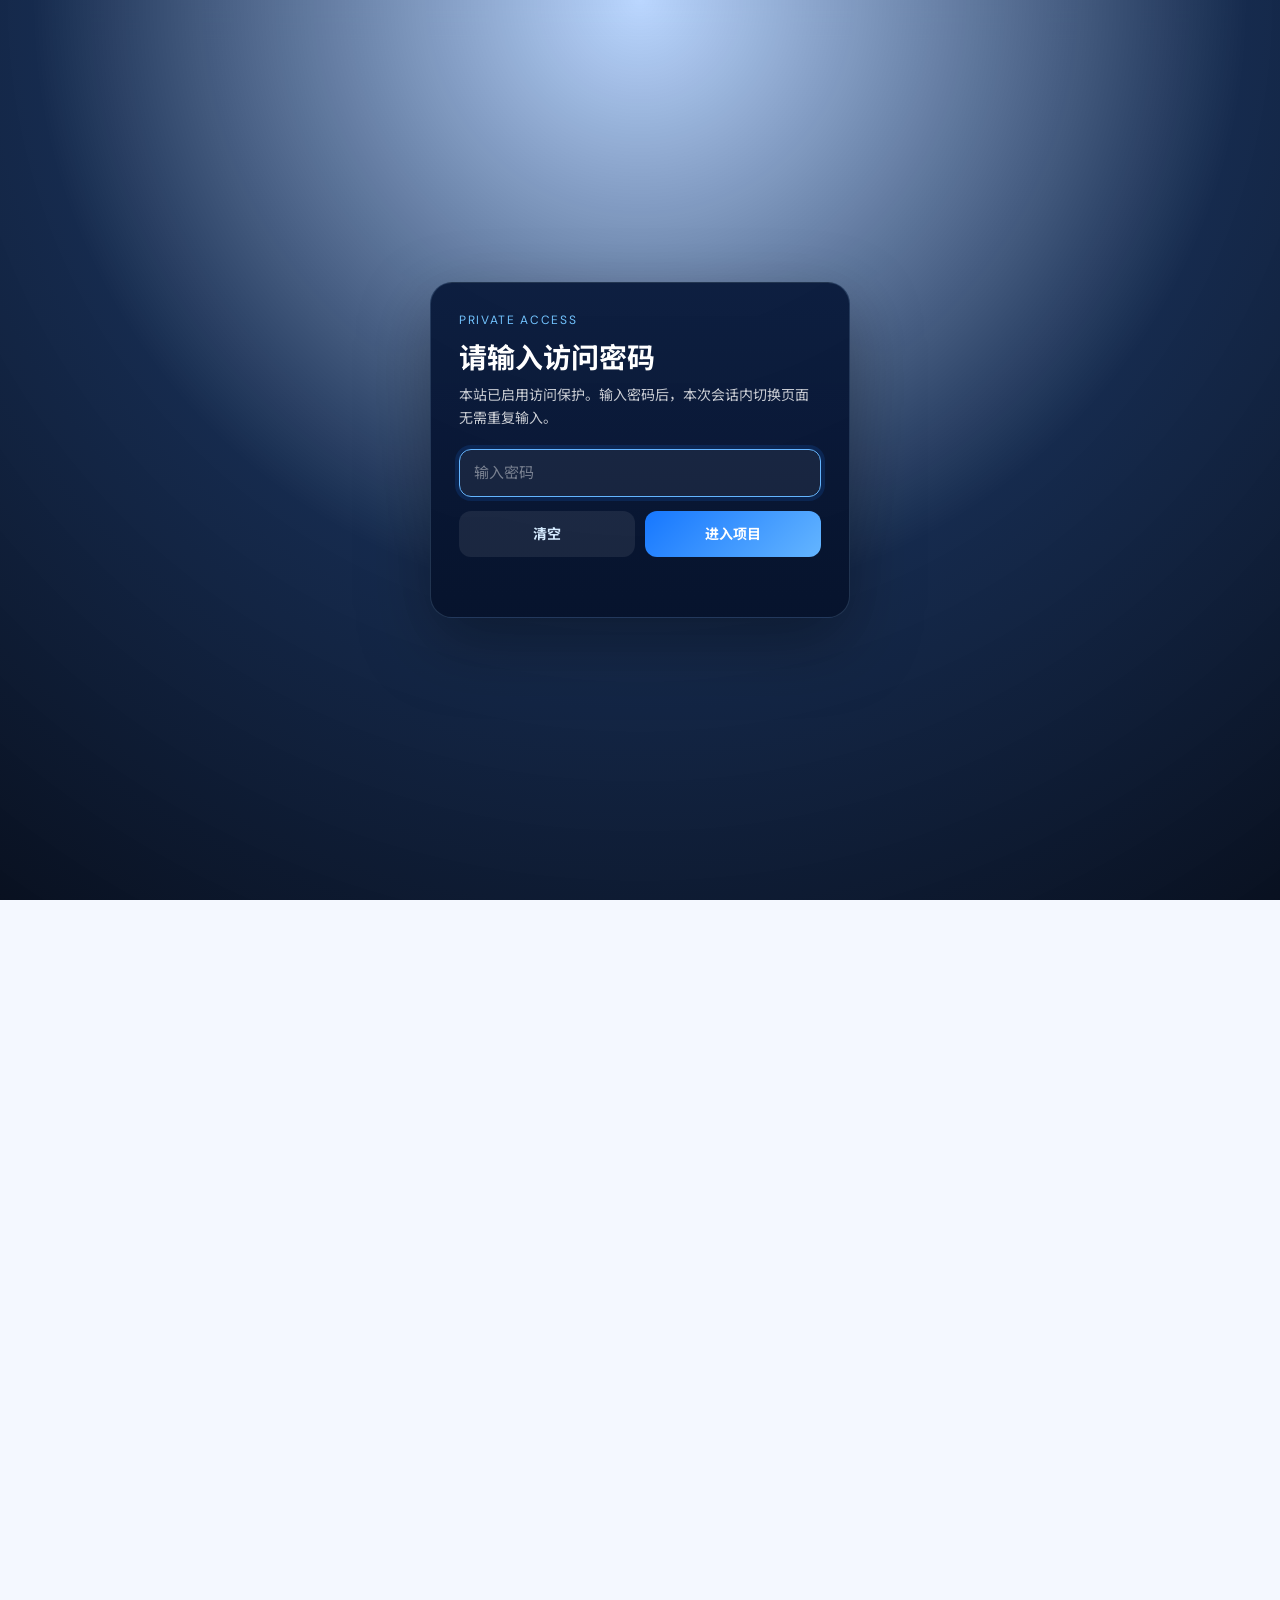
==== commit 7d31f766: "Revert "Merge pull request #1 from CHENYT22/feature/benchmark-ui-refinement" This reverts commit 61a" ====
--- a/datasets.html
+++ b/datasets.html
@@ -12,7 +12,7 @@
   <link rel="stylesheet" href="styles.css?v=20260819-brand" />
   <link rel="stylesheet" href="vitality-blue.css?v=20260819-brand" />
   <link rel="stylesheet" href="animations.css?v=20260819-brand" />
-  <link rel="stylesheet" href="datasets-integrated.css?v=20260827-donut-replay2" />
+  <link rel="stylesheet" href="datasets-integrated.css?v=20260824-sheets" />
 </head>
 <body>
 
@@ -95,44 +95,41 @@
           </div>
         </div>
         <div class="distribution" aria-label="四类能力分布">
-          <button type="button" class="donut-wrap" aria-label="能力覆盖100%，点击重播圆环动画" title="点击重播动画">
-            <span class="category-donut" id="category-donut"></span>
-            <span class="donut-center"><b>100%</b><span>能力覆盖</span></span>
-          </button>
+          <div class="donut-wrap">
+            <div class="category-donut" id="category-donut"></div>
+            <div class="donut-center"><b>100%</b><span>能力覆盖</span></div>
+          </div>
           <div class="donut-legend" id="category-legend"></div>
         </div>
       </div>
     </section>
 
-    <section class="dataset-workspace-section" id="categories">
-      <div class="section-shell dataset-workspace">
-        <aside class="dataset-sidebar" id="dataset-sidebar" aria-label="公共数据集分类导航">
-          <div class="dataset-sidebar-heading">
-            <span class="section-label">DATA NAVIGATION</span>
-            <h2>数据导航</h2>
-            <p>先选择能力类别，再查看对应细分任务。</p>
-          </div>
-          <button class="dataset-overview-button is-active" id="dataset-overview-button" type="button" aria-pressed="true">
-            <span><b>数据总览</b><small>查看全部公开评测条目</small></span>
-            <strong>193</strong>
-          </button>
-          <div class="dataset-nav-label">四类能力</div>
-          <div class="category-stats" id="category-stats" aria-live="polite"></div>
-          <div class="dataset-sidebar-tasks" id="tasks">
-            <div class="dataset-nav-label">细分任务</div>
-            <p id="task-description">选择能力类别后查看细分任务。</p>
-            <div class="task-groups" id="task-groups" aria-live="polite"></div>
-          </div>
-        </aside>
-
-        <section class="dataset-results" id="browser" aria-labelledby="dataset-results-title">
-          <div class="dataset-results-heading">
-            <div>
-              <span class="dataset-breadcrumb" id="dataset-breadcrumb">数据总览</span>
-              <h2 id="dataset-results-title">全部数据集</h2>
-            </div>
-            <p>每条数据集均按统一的 10 项内容架构展示，可检索、筛选并展开阅读全文。</p>
-          </div>
+    <section class="category-section" id="categories">
+      <div class="section-shell">
+        <div class="section-heading">
+          <div><span class="section-label">CAPABILITY MAP</span><h2>四类能力</h2></div>
+          <p>选择能力类别后，细分任务与数据集列表会同步收敛。</p>
+        </div>
+        <div class="category-stats" id="category-stats" aria-live="polite"></div>
+      </div>
+    </section>
+
+    <section class="task-section" id="tasks">
+      <div class="section-shell">
+        <div class="section-heading">
+          <div><span class="section-label">TASK MAP</span><h2>细分任务</h2></div>
+          <p id="task-description">按任务查看对应评测条目。</p>
+        </div>
+        <div class="task-groups" id="task-groups" aria-live="polite"></div>
+      </div>
+    </section>
+
+    <section class="browser-section" id="browser">
+      <div class="section-shell">
+        <div class="section-heading browser-heading">
+          <div><span class="section-label">DATASET BROWSER</span><h2>数据集浏览器</h2></div>
+          <p>每条数据集均按统一的 10 项内容架构展示，可检索、筛选并展开阅读全文。</p>
+        </div>
         <div class="browser-panel">
           <div class="browser-toolbar">
             <label class="search-box" for="dataset-search">
@@ -140,21 +137,14 @@
               <input id="dataset-search" type="search" placeholder="搜索数据集、任务、模态、机构、指标或关键词..." autocomplete="off" />
               <kbd>/</kbd>
             </label>
-            <div class="select-control custom-select-control"><span>细分任务</span><select id="task-filter" aria-label="按细分任务筛选"><option value="">全部细分任务</option></select></div>
-            <div class="select-control sort-control custom-select-control"><span>排序</span><select id="sort-order" aria-label="数据集排序"><option value="document">文档顺序</option><option value="name">名称排序</option></select></div>
+            <label class="select-control"><span>细分任务</span><select id="task-filter" aria-label="按细分任务筛选"><option value="">全部细分任务</option></select></label>
+            <label class="select-control sort-control"><span>排序</span><select id="sort-order" aria-label="数据集排序"><option value="document">文档顺序</option><option value="name">名称排序</option></select></label>
             <button class="clear-button" id="clear-filters" type="button" title="清除筛选" aria-label="清除全部筛选">×</button>
           </div>
           <div class="active-filter-row" id="active-filter-row" aria-live="polite"></div>
           <div class="result-row"><span id="result-count">正在载入...</span><span class="view-hint">点击条目查看完整资料</span></div>
-          <div class="entry-list-shell">
-            <div class="entry-list" id="entry-list"></div>
-            <section class="dataset-detail-layer" id="dataset-detail-layer" aria-label="数据集详情" hidden>
-              <button class="dataset-detail-close" id="dataset-detail-close" type="button" aria-label="关闭数据集详情">×</button>
-              <div class="dataset-detail-content" id="dataset-detail-content"></div>
-            </section>
-          </div>
-        </div>
-        </section>
+          <div class="entry-list" id="entry-list"></div>
+        </div>
       </div>
     </section>
   </main>
@@ -253,7 +243,7 @@
   </dialog>
 
   <script src="subpages.js"></script>
-  <script src="public-datasets.js?v=20260827-donut-replay2"></script>
+  <script src="public-datasets.js?v=20260824-sources"></script>
   <link rel="stylesheet" href="feedback-module/feedback-module.css" />
   <script src="feedback-module/feedback-module.js?v=20260810-deletefix"></script>
   <script src="comments.js"></script>
--- a/styles.css
+++ b/styles.css
@@ -1869,134 +1869,3 @@
     font-size: 36px;
   }
 }
-/* Homepage content navigator: scoped to the content area below the hero. */
-.home-content-layout {
-  display: grid;
-  grid-template-columns: minmax(0, 1fr);
-  align-items: start;
-  position: relative;
-  max-width: 1600px;
-  margin: 0 auto;
-  background: transparent;
-}
-
-.home-content-main {
-  grid-column: 1;
-  grid-row: 1;
-  min-width: 0;
-}
-
-.home-section-nav {
-  grid-column: 1;
-  grid-row: 1;
-  position: sticky;
-  top: max(88px, calc(50vh - 168px));
-  z-index: 8;
-  align-self: start;
-  width: 150px;
-  margin-left: 20px;
-  padding: 0;
-}
-
-.home-section-nav-inner {
-  display: grid;
-  gap: 4px;
-  padding: 11px 8px;
-  border: 1px solid rgba(199, 220, 244, .82);
-  border-radius: 14px;
-  background: rgba(244, 248, 255, .88);
-  box-shadow: 0 14px 34px rgba(21, 68, 124, .12);
-  backdrop-filter: blur(14px);
-  -webkit-backdrop-filter: blur(14px);
-}
-
-.home-section-nav-label {
-  padding: 3px 9px 7px;
-  color: var(--muted, #667f99);
-  font-size: 10px;
-  font-weight: 600;
-  letter-spacing: .08em;
-}
-
-.home-section-nav a {
-  display: grid;
-  gap: 2px;
-  min-height: 45px;
-  padding: 7px 9px;
-  border: 1px solid transparent;
-  border-radius: 10px;
-  color: var(--muted, #667f99);
-  text-decoration: none;
-  transition: background-color .18s ease, border-color .18s ease, color .18s ease;
-}
-
-.home-section-nav a span { font-size: 12px; font-weight: 600; }
-.home-section-nav a small { font-size: 9px; opacity: .78; }
-.home-section-nav a:hover { border-color: #c9def7; color: var(--ink, #10243d); }
-.home-section-nav a.is-active {
-  border-color: #a9ceff;
-  background: #edf6ff;
-  color: var(--blue-dark, #0b5fc7);
-}
-.home-section-nav a:focus-visible {
-  outline: 3px solid rgba(22, 119, 255, .24);
-  outline-offset: 2px;
-}
-
-[data-home-section-target] { scroll-margin-top: 86px; }
-
-@media (max-width: 1180px) {
-  .home-section-nav {
-    width: 138px;
-    margin-left: 14px;
-  }
-}
-
-@media (max-width: 900px) {
-  .home-content-layout { display: block; }
-  .home-section-nav {
-    top: 68px;
-    width: auto;
-    margin-left: 0;
-    padding: 10px 14px;
-    overflow: visible;
-    background: rgba(255, 255, 255, .96);
-    border-bottom: 1px solid var(--line, #dce8f5);
-    transform: none;
-  }
-  .home-section-nav-inner {
-    display: grid;
-    grid-template-columns: repeat(3, minmax(0, 1fr));
-    width: 100%;
-    min-width: 100%;
-    gap: 6px;
-    padding: 0;
-    border: 0;
-    border-radius: 0;
-    background: transparent;
-    box-shadow: none;
-    backdrop-filter: none;
-    -webkit-backdrop-filter: none;
-  }
-  .home-section-nav-label { display: none; }
-  .home-section-nav a {
-    display: flex;
-    align-items: center;
-    justify-content: center;
-    min-height: 42px;
-    min-width: 0;
-    padding: 8px 6px;
-    border-color: #dce8f5;
-    border-radius: 10px;
-    background: #fff;
-    text-align: center;
-    white-space: nowrap;
-  }
-  .home-section-nav a span { font-size: 12px; }
-  .home-section-nav a small { display: none; }
-  [data-home-section-target] { scroll-margin-top: 126px; }
-}
-
-@media (prefers-reduced-motion: reduce) {
-  .home-section-nav a { transition: none; }
-}
--- a/vitality-blue.css
+++ b/vitality-blue.css
@@ -1572,15 +1572,6 @@
   border-color: var(--blue);
 }
 
-.lb-tab:focus:not(:focus-visible) {
-  outline: none;
-}
-
-.lb-tab:focus-visible {
-  outline: 3px solid rgba(22, 119, 255, .28);
-  outline-offset: 2px;
-}
-
 .lb-version {
   display: inline-flex;
   align-items: center;
@@ -1603,19 +1594,16 @@
 }
 
 .lb-table-wrap {
-  position: relative;
   border: 1px solid var(--line);
   border-radius: var(--radius);
   overflow: hidden;
   overflow-x: auto;
-  background: #ffffff;
 }
 
 .lb-table {
   --lb-sticky-rank-width: 66px;
   width: 100%;
-  border-collapse: separate;
-  border-spacing: 0;
+  border-collapse: collapse;
   min-width: 860px;
 }
 
@@ -1642,6 +1630,7 @@
   min-width: var(--lb-sticky-rank-width);
   max-width: var(--lb-sticky-rank-width);
   box-sizing: border-box;
+  background: inherit;
 }
 
 .lb-table th:nth-child(2),
@@ -1649,26 +1638,17 @@
   position: sticky;
   left: var(--lb-sticky-rank-width);
   z-index: 1;
-  width: 156px;
-  min-width: 156px;
-  max-width: 156px;
-  box-sizing: border-box;
+  background: inherit;
 }
 
 .lb-table th:first-child,
 .lb-table th:nth-child(2) {
-  z-index: 3;
-  background: #ffffff;
+  z-index: 2;
 }
 
 .lb-table tbody td:first-child,
 .lb-table tbody td:nth-child(2) {
   background: #ffffff;
-}
-
-.lb-table th:nth-child(2),
-.lb-table td:nth-child(2) {
-  border-right: 1px solid var(--line);
 }
 
 .lb-table tbody tr:hover td:first-child,
@@ -1815,19 +1795,23 @@
 
 /* ---------- 12. CTA Section ---------- */
 .cta-section {
-  background: linear-gradient(180deg, #eef6ff 0%, #f8fbff 100%);
-  color: var(--ink);
+  background: linear-gradient(145deg, #061936, #082652);
+  color: var(--white);
   text-align: center;
   position: relative;
   overflow: hidden;
-  border-top: 1px solid #d9e8fa;
 }
 
 .cta-section::before {
   content: '';
   position: absolute;
   inset: 0;
-  background: radial-gradient(circle at 50% 0%, rgba(22, 119, 255, .1), transparent 58%);
+  background-image:
+    linear-gradient(rgba(100, 181, 255, .05) 1px, transparent 1px),
+    linear-gradient(90deg, rgba(100, 181, 255, .05) 1px, transparent 1px);
+  background-size: 48px 48px;
+  mask-image: radial-gradient(ellipse 60% 50% at 50% 50%, black, transparent);
+  -webkit-mask-image: radial-gradient(ellipse 60% 50% at 50% 50%, black, transparent);
   pointer-events: none;
 }
 
@@ -1840,13 +1824,13 @@
   font-family: 'Noto Sans SC', sans-serif;
   font-size: clamp(28px, 3.5vw, 42px);
   font-weight: 600;
-  color: var(--ink);
+  color: var(--white);
   margin-bottom: 16px;
 }
 
 .cta-desc {
   font-size: 17px;
-  color: var(--muted);
+  color: rgba(255, 255, 255, .6);
   max-width: 520px;
   margin: 0 auto 32px;
   line-height: 1.7;
@@ -1857,18 +1841,6 @@
   gap: 16px;
   justify-content: center;
   flex-wrap: wrap;
-}
-
-.cta-section .btn-light {
-  background: #ffffff;
-  color: var(--blue);
-  border-color: var(--line);
-}
-
-.cta-section .btn-light:hover {
-  background: #f4f9ff;
-  color: var(--blue);
-  border-color: var(--blue);
 }
 
 /* ---------- 13. Responsive ---------- */
@@ -2068,19 +2040,3 @@
     -webkit-line-clamp: 2;
   }
 }
-
-/* Display-only cards use the same flat information surface as the framework page. */
-.static-info-card {
-  border: 1px solid #d9e6f4;
-  border-radius: 14px;
-  background: #fbfdff;
-  box-shadow: none;
-  cursor: default;
-  transform: none;
-}
-.static-info-card:hover {
-  border-color: #d9e6f4;
-  background: #fbfdff;
-  box-shadow: none;
-  transform: none;
-}
--- a/datasets-integrated.css
+++ b/datasets-integrated.css
@@ -33,30 +33,6 @@
 }
 .donut-wrap { position: relative; width: 152px; height: 152px; flex: 0 0 152px; }
 .category-donut { width: 100%; height: 100%; border-radius: 50%; background: conic-gradient(#1677ff 0 100%); }
-@property --donut-reveal {
-  syntax: "<angle>";
-  inherits: false;
-  initial-value: 360deg;
-}
-.category-donut.is-revealing {
-  animation: dataset-donut-reveal 2000ms cubic-bezier(.16, 1, .3, 1) both;
-  -webkit-mask: conic-gradient(#000 0deg var(--donut-reveal), transparent var(--donut-reveal) 360deg);
-  mask: conic-gradient(#000 0deg var(--donut-reveal), transparent var(--donut-reveal) 360deg);
-}
-.distribution.donut-is-revealing .donut-center {
-  animation: dataset-donut-center-in 500ms cubic-bezier(.16, 1, .3, 1) 1100ms both;
-}
-.dataset-page button.donut-wrap { padding: 0; border: 0; border-radius: 50%; background: transparent; color: inherit; cursor: pointer; }
-.dataset-page button.donut-wrap:focus-visible { outline: 3px solid #1677ff; outline-offset: 5px; }
-.dataset-page button.donut-wrap .category-donut { display: block; }
-@keyframes dataset-donut-reveal {
-  from { --donut-reveal: 0deg; }
-  to { --donut-reveal: 360deg; }
-}
-@keyframes dataset-donut-center-in {
-  from { opacity: 0; transform: translateY(5px) scale(.97); }
-  to { opacity: 1; transform: translateY(0) scale(1); }
-}
 .dataset-page .category-donut::after {
   content: "";
   position: absolute;
@@ -68,10 +44,6 @@
 .donut-center { position: absolute; inset: 0; z-index: 1; display: grid; place-content: center; text-align: center; }
 .donut-center b { font-family: "DM Sans", sans-serif; font-size: 29px; line-height: 1; }
 .donut-center span { margin-top: 5px; color: var(--muted); font-size: 11px; }
-@media (prefers-reduced-motion: reduce) {
-  .category-donut.is-revealing,
-  .distribution.donut-is-revealing .donut-center { animation: none; }
-}
 .donut-legend { display: grid; gap: 10px; width: 100%; }
 .legend-item { display: grid; grid-template-columns: 8px minmax(0, 1fr) auto; gap: 8px; align-items: center; color: var(--muted); font-size: 12px; }
 .legend-item i, .category-dot { width: 8px; height: 8px; border-radius: 50%; background: var(--accent, var(--blue)); }
@@ -191,59 +163,7 @@
 .filter-chip:hover { border-color: var(--blue); }
 .result-row { display: flex; justify-content: space-between; gap: 20px; padding: 15px 20px 5px; color: var(--blue); font: 13px "DM Sans", sans-serif; }
 .view-hint { color: var(--muted); font-family: "Noto Sans SC", sans-serif; font-size: 12px; }
-.entry-list-shell { position: relative; min-height: 320px; }
-.entry-list {
-  display: grid;
-  gap: 9px;
-  max-height: min(68vh, 720px);
-  padding: 12px 20px 22px;
-  overflow-y: auto;
-  overscroll-behavior: contain;
-  scrollbar-gutter: stable;
-}
-.dataset-detail-layer {
-  position: absolute;
-  top: var(--detail-layer-top, 28px);
-  left: 50%;
-  z-index: 8;
-  width: min(calc(100% - 64px), 860px);
-  height: min(390px, calc(100% - var(--detail-layer-top, 28px) - 16px));
-  overflow: hidden;
-  transform: translateX(-50%);
-  border: 1px solid var(--line-strong);
-  border-radius: 16px;
-  background: var(--white);
-  box-shadow: 0 22px 52px rgba(28, 66, 112, .18);
-}
-.dataset-detail-layer[hidden] { display: none; }
-.dataset-detail-content { height: 100%; min-height: 0; overflow: auto; }
-.dataset-detail-close {
-  position: absolute;
-  top: 14px;
-  right: 16px;
-  z-index: 2;
-  display: grid;
-  place-items: center;
-  width: 34px;
-  height: 34px;
-  border: 1px solid var(--line);
-  border-radius: 50%;
-  background: var(--white);
-  color: var(--ink-soft);
-  font-size: 22px;
-  line-height: 1;
-  cursor: pointer;
-}
-.dataset-detail-close:hover { border-color: var(--blue); color: var(--blue); }
-.dataset-detail-close:focus-visible { outline: 3px solid rgba(22, 119, 255, .22); outline-offset: 2px; }
-.dataset-detail-layer .entry-panel { padding-right: 72px; }
-
-@media (max-width: 680px) {
-  .dataset-detail-layer {
-    width: calc(100% - 24px);
-    border-radius: 14px;
-  }
-}
+.entry-list { display: grid; gap: 9px; padding: 12px 20px 22px; }
 .entry-card { width: 100%; min-width: 0; overflow: clip; border: 1px solid var(--line); border-radius: var(--radius-sm); background: var(--white); transition: border-color .2s var(--ease); }
 .entry-card:hover { border-color: var(--line-strong); }
 .entry-card.is-open { border-color: var(--accent); }
@@ -421,331 +341,3 @@
   .dataset-page .donut-legend { grid-template-columns: 1fr 1fr; }
   .dataset-page .legend-item { grid-template-columns: 8px minmax(0, 1fr) auto; }
 }
-
-/* Interaction preview: hierarchical navigation and persistent dataset browser. */
-.dataset-workspace-section {
-  padding: 64px 0 96px;
-  border-top: 1px solid var(--line);
-  background: var(--paper);
-}
-
-.dataset-workspace {
-  display: grid;
-  grid-template-columns: 276px minmax(0, 1fr);
-  gap: 28px;
-  align-items: start;
-}
-
-.dataset-sidebar {
-  position: sticky;
-  top: 88px;
-  max-height: calc(100vh - 112px);
-  padding: 20px;
-  overflow-y: auto;
-  border: 1px solid var(--line);
-  border-radius: var(--radius);
-  background: var(--white);
-  box-shadow: var(--shadow-sm);
-  scrollbar-width: thin;
-}
-
-.dataset-sidebar-heading h2,
-.dataset-results-heading h2 { margin: 8px 0 0; font-size: 28px; line-height: 1.25; }
-.dataset-sidebar-heading p { margin: 10px 0 0; color: var(--muted); font-size: 12px; line-height: 1.65; }
-
-.dataset-overview-button {
-  width: 100%;
-  display: grid;
-  grid-template-columns: minmax(0, 1fr) auto;
-  gap: 12px;
-  align-items: center;
-  min-height: 68px;
-  margin-top: 20px;
-  padding: 12px 13px;
-  border: 1px solid var(--line);
-  border-radius: 12px;
-  background: #f8fbff;
-  color: var(--ink);
-  text-align: left;
-}
-.dataset-overview-button span { display: grid; gap: 3px; }
-.dataset-overview-button b { font-size: 13px; }
-.dataset-overview-button small { color: var(--muted); font-size: 10px; }
-.dataset-overview-button strong { color: var(--blue); font: 700 23px "DM Sans", sans-serif; }
-.dataset-overview-button:hover { border-color: #9fc9ff; }
-.dataset-overview-button.is-active { border-color: #8dbfff; background: #eaf4ff; }
-.dataset-overview-button:focus-visible,
-.dataset-page .category-card:focus-visible,
-.dataset-page .task-button:focus-visible {
-  outline: 3px solid rgba(22, 119, 255, .2);
-  outline-offset: 2px;
-}
-
-.dataset-nav-label {
-  margin: 24px 2px 9px;
-  color: var(--muted);
-  font-size: 10px;
-  font-weight: 700;
-  letter-spacing: .08em;
-}
-
-.dataset-sidebar .category-stats { display: grid; grid-template-columns: 1fr; gap: 7px; }
-.dataset-sidebar .category-card {
-  min-height: 0;
-  padding: 11px 12px;
-  border-radius: 10px;
-}
-.dataset-sidebar .category-card:hover,
-.dataset-sidebar .category-card.is-active { transform: none; }
-.dataset-sidebar .category-card.is-active { background: color-mix(in srgb, var(--accent) 7%, white); }
-.dataset-sidebar .category-card-top strong { font-size: 20px; }
-.dataset-sidebar .category-card p { display: none; }
-.dataset-sidebar .category-card small { display: block; margin-top: 3px; }
-
-.dataset-sidebar-tasks > p { margin: 0 2px 10px; color: var(--muted); font-size: 11px; line-height: 1.55; }
-.dataset-sidebar .task-groups { gap: 10px; }
-.dataset-sidebar .task-group { padding: 12px 0 0; border-top-width: 1px; box-shadow: none; }
-.dataset-sidebar .task-group-heading { display: none; }
-.dataset-sidebar .task-grid { grid-template-columns: 1fr; gap: 5px; }
-.dataset-sidebar .task-button { min-height: 42px; padding: 8px 9px; border-radius: 8px; }
-.dataset-sidebar .task-button span { font-size: 11px; }
-.dataset-sidebar .task-button b { font-size: 14px; }
-
-.dataset-results { min-width: 0; scroll-margin-top: 88px; }
-.dataset-results-heading {
-  display: flex;
-  justify-content: space-between;
-  align-items: end;
-  gap: 28px;
-  margin-bottom: 24px;
-}
-.dataset-results-heading > p { max-width: 500px; margin: 0; color: var(--muted); font-size: 13px; line-height: 1.7; text-align: right; }
-.dataset-breadcrumb { color: var(--blue); font-size: 11px; font-weight: 600; }
-
-@media (max-width: 1100px) {
-  .dataset-workspace { grid-template-columns: 240px minmax(0, 1fr); gap: 20px; }
-  .dataset-sidebar { padding: 16px; }
-  .dataset-page .browser-toolbar { grid-template-columns: minmax(0, 1fr) minmax(160px, .55fr) 130px 42px; }
-}
-
-@media (max-width: 900px) {
-  .dataset-workspace { display: block; }
-  .dataset-sidebar {
-    position: relative;
-    top: auto;
-    max-height: none;
-    margin-bottom: 28px;
-    overflow: visible;
-  }
-  .dataset-sidebar .category-stats {
-    display: flex;
-    gap: 8px;
-    overflow-x: auto;
-    padding-bottom: 4px;
-    scrollbar-width: none;
-  }
-  .dataset-sidebar .category-stats::-webkit-scrollbar { display: none; }
-  .dataset-sidebar .category-card { min-width: 190px; }
-  .dataset-sidebar .task-grid { grid-template-columns: repeat(2, minmax(0, 1fr)); }
-  .dataset-results { scroll-margin-top: 78px; }
-}
-
-@media (max-width: 680px) {
-  .dataset-workspace-section { padding: 46px 0 68px; }
-  .dataset-sidebar { padding: 15px; }
-  .dataset-sidebar-heading h2,
-  .dataset-results-heading h2 { font-size: 25px; }
-  .dataset-results-heading { align-items: flex-start; flex-direction: column; gap: 10px; }
-  .dataset-results-heading > p { text-align: left; }
-  .dataset-sidebar .task-grid { grid-template-columns: 1fr; }
-}
-
-@media (prefers-reduced-motion: reduce) {
-  .dataset-page .category-card,
-  .dataset-page .task-button { transition: none; }
-}
-
-/* Independent page visual alignment: public datasets. */
-.dataset-page {
-  --radius: 16px;
-  --radius-sm: 12px;
-  --shadow-sm: none;
-  background: #f7faff;
-}
-
-.dataset-page .hero {
-  padding: 58px 0 56px;
-  border-bottom: 1px solid var(--line);
-  background: linear-gradient(180deg, #f8fbff 0%, #eef6ff 100%);
-}
-
-.dataset-page .hero-grid { gap: 48px; }
-.dataset-page .hero-lead { max-width: 720px; }
-.dataset-page .hero-facts { gap: 36px; }
-
-.dataset-page .distribution {
-  min-height: 196px;
-  padding: 22px;
-  border-radius: 16px;
-  box-shadow: none;
-}
-
-.dataset-workspace-section {
-  padding: 72px 0 96px;
-  background: #f7faff;
-}
-
-.dataset-sidebar {
-  padding: 22px;
-  border-radius: 16px;
-  box-shadow: none;
-}
-
-.dataset-overview-button,
-.dataset-sidebar .category-card,
-.dataset-sidebar .task-button { border-radius: 12px; }
-
-.dataset-sidebar .category-card:hover,
-.dataset-sidebar .category-card.is-active,
-.dataset-page .task-button:hover,
-.dataset-page .task-button.is-active {
-  transform: none;
-  box-shadow: none;
-}
-
-.dataset-results-heading { margin-bottom: 22px; }
-
-.browser-panel {
-  border-radius: 16px;
-  box-shadow: none;
-}
-
-.dataset-page .browser-toolbar {
-  padding: 18px;
-  background: #fbfdff;
-}
-
-.dataset-page .search-box,
-.dataset-page .select-control select,
-.dataset-page .clear-button { border-radius: 10px; }
-
-.entry-list { gap: 10px; padding: 14px 18px 20px; }
-.entry-card { border-radius: 12px; }
-.entry-card:hover { border-color: #9fc5ee; }
-.entry-head:hover { background: #f6faff; }
-
-@media (max-width: 900px) {
-  .dataset-page .hero { padding: 48px 0; }
-  .dataset-sidebar { margin-bottom: 32px; }
-}
-
-@media (max-width: 680px) {
-  .dataset-page .hero { padding: 40px 0 42px; }
-  .dataset-page .distribution { min-height: 0; }
-  .dataset-workspace-section { padding: 46px 0 68px; }
-  .dataset-sidebar { padding: 16px; }
-  .dataset-page .browser-toolbar { padding: 14px; }
-  .entry-list { padding: 10px 14px 16px; }
-}
-
-/* Desktop dropdowns: visually aligned while compact screens retain native pickers. */
-.custom-select-control { position: relative; }
-.custom-select-trigger,
-.custom-select-menu { display: none; }
-
-@media (min-width: 901px) {
-  .custom-select-native {
-    position: absolute;
-    width: 1px !important;
-    height: 1px !important;
-    padding: 0 !important;
-    overflow: hidden;
-    opacity: 0;
-    pointer-events: none;
-  }
-
-  .custom-select-trigger {
-    display: flex;
-    align-items: center;
-    justify-content: space-between;
-    gap: 12px;
-    width: 100%;
-    height: 44px;
-    padding: 0 13px;
-    border: 1px solid var(--line);
-    border-radius: 10px;
-    background: #ffffff;
-    color: var(--ink-soft);
-    font: 500 12px/1.2 "Noto Sans SC", sans-serif;
-    text-align: left;
-  }
-
-  .custom-select-trigger::after {
-    content: "";
-    width: 7px;
-    height: 7px;
-    flex: 0 0 7px;
-    border-right: 1.5px solid #63809d;
-    border-bottom: 1.5px solid #63809d;
-    transform: translateY(-2px) rotate(45deg);
-    transition: transform .18s ease;
-  }
-
-  .custom-select-control.is-open .custom-select-trigger {
-    border-color: var(--blue);
-    box-shadow: 0 0 0 3px rgba(22, 119, 255, .1);
-  }
-  .custom-select-control.is-open .custom-select-trigger::after { transform: translateY(2px) rotate(225deg); }
-  .custom-select-trigger:focus-visible { outline: 3px solid rgba(22, 119, 255, .18); outline-offset: 2px; }
-  .custom-select-trigger .custom-select-value { min-width: 0; padding: 0; overflow: hidden; text-overflow: ellipsis; white-space: nowrap; }
-
-  .custom-select-menu {
-    position: absolute;
-    top: calc(100% + 8px);
-    left: 0;
-    z-index: 40;
-    display: grid;
-    gap: 3px;
-    width: min(380px, calc(100vw - 32px));
-    max-height: 360px;
-    padding: 8px;
-    overflow-y: auto;
-    border: 1px solid #d6e4f3;
-    border-radius: 12px;
-    background: #ffffff;
-    box-shadow: 0 16px 36px rgba(27, 73, 126, .14);
-    scrollbar-color: #b6cae0 transparent;
-    scrollbar-width: thin;
-  }
-  .custom-select-menu[hidden] { display: none; }
-  .sort-control .custom-select-menu { right: 0; left: auto; width: 100%; min-width: 160px; }
-
-  .custom-select-group { display: grid; gap: 2px; }
-  .custom-select-group + .custom-select-group { margin-top: 5px; padding-top: 6px; border-top: 1px solid #e6eef7; }
-  .custom-select-group-label {
-    padding: 7px 9px 4px;
-    color: #44617e;
-    font-size: 11px;
-    font-weight: 700;
-  }
-
-  .custom-select-option {
-    width: 100%;
-    min-height: 36px;
-    padding: 8px 10px;
-    border: 0;
-    border-radius: 8px;
-    background: transparent;
-    color: #49647f;
-    font: 500 12px/1.45 "Noto Sans SC", sans-serif;
-    text-align: left;
-  }
-  .custom-select-option:hover,
-  .custom-select-option:focus-visible { outline: 0; background: #f3f8ff; color: #164f8f; }
-  .custom-select-option[aria-selected="true"] { background: #e7f2ff; color: var(--blue-dark); font-weight: 700; }
-  .custom-select-option:disabled { color: #a4b4c5; cursor: not-allowed; }
-}
-
-@media (prefers-reduced-motion: reduce) {
-  .custom-select-trigger::after { transition: none; }
-}
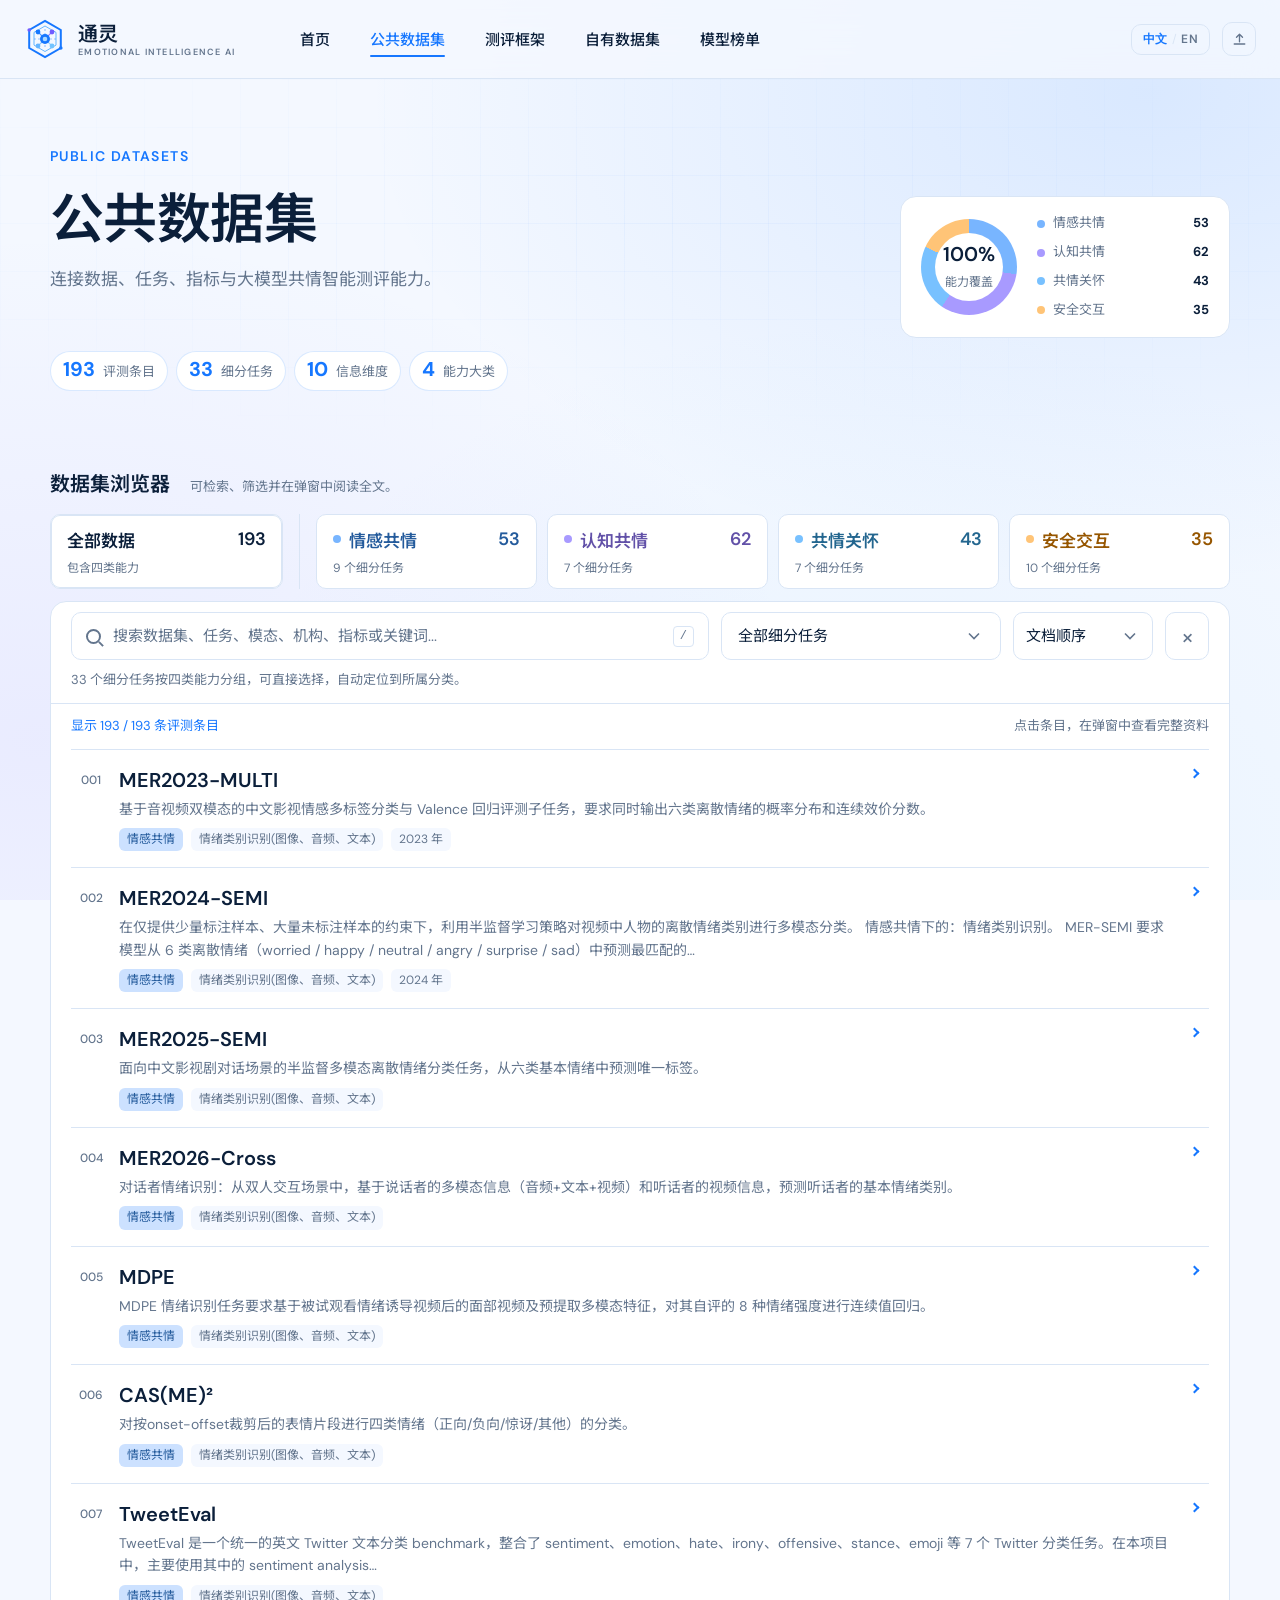
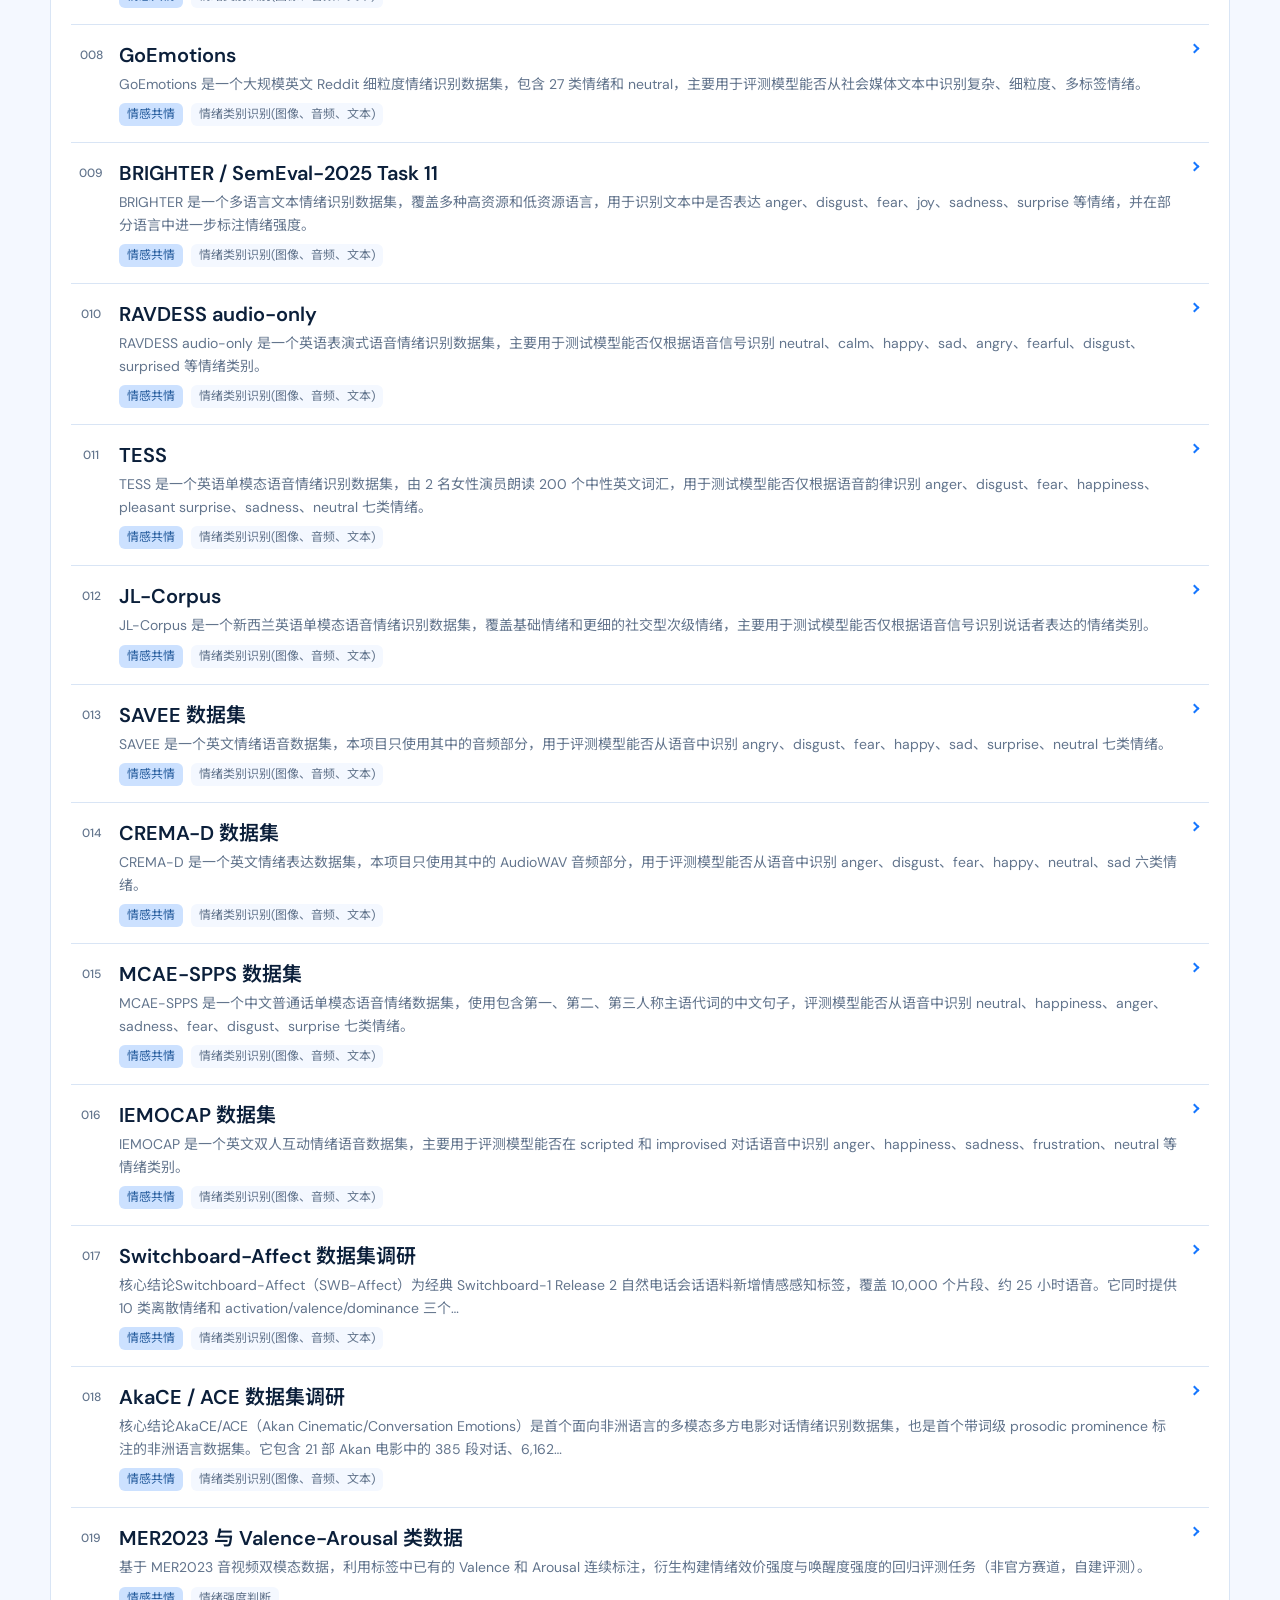
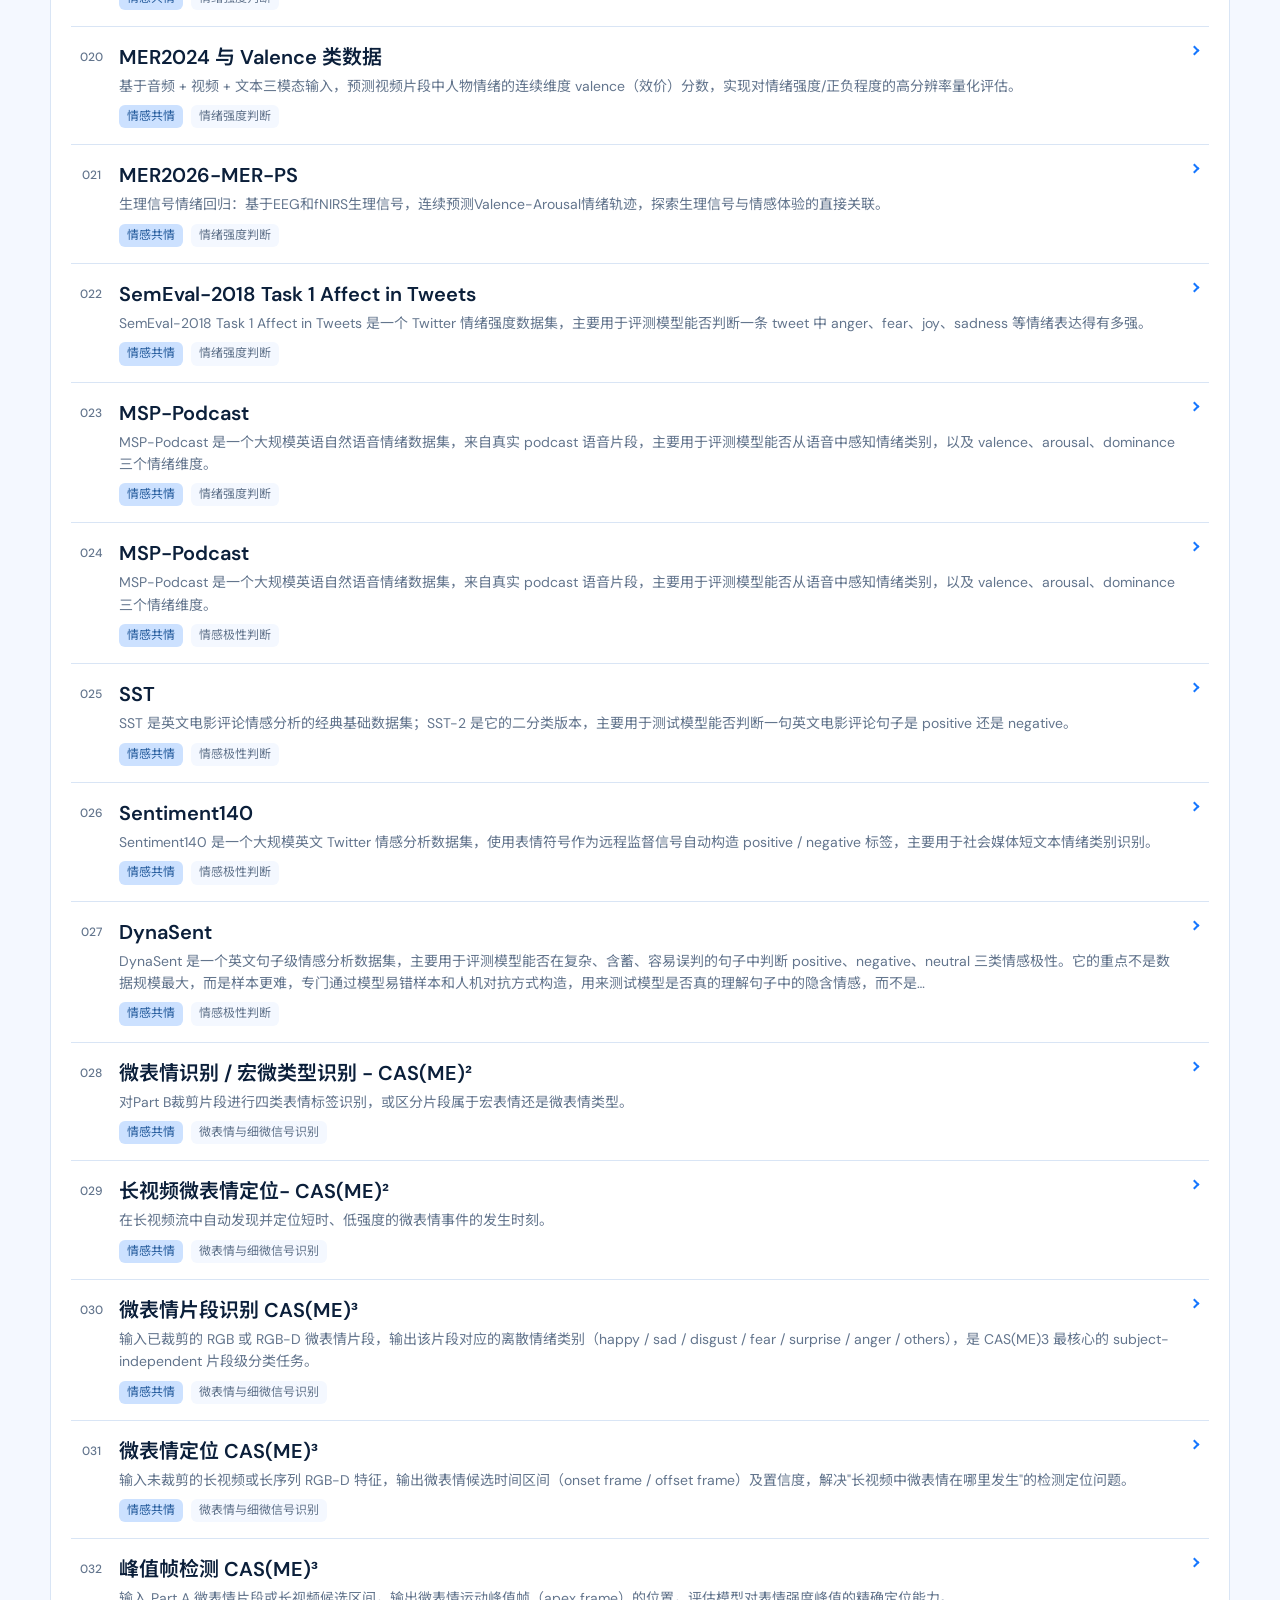
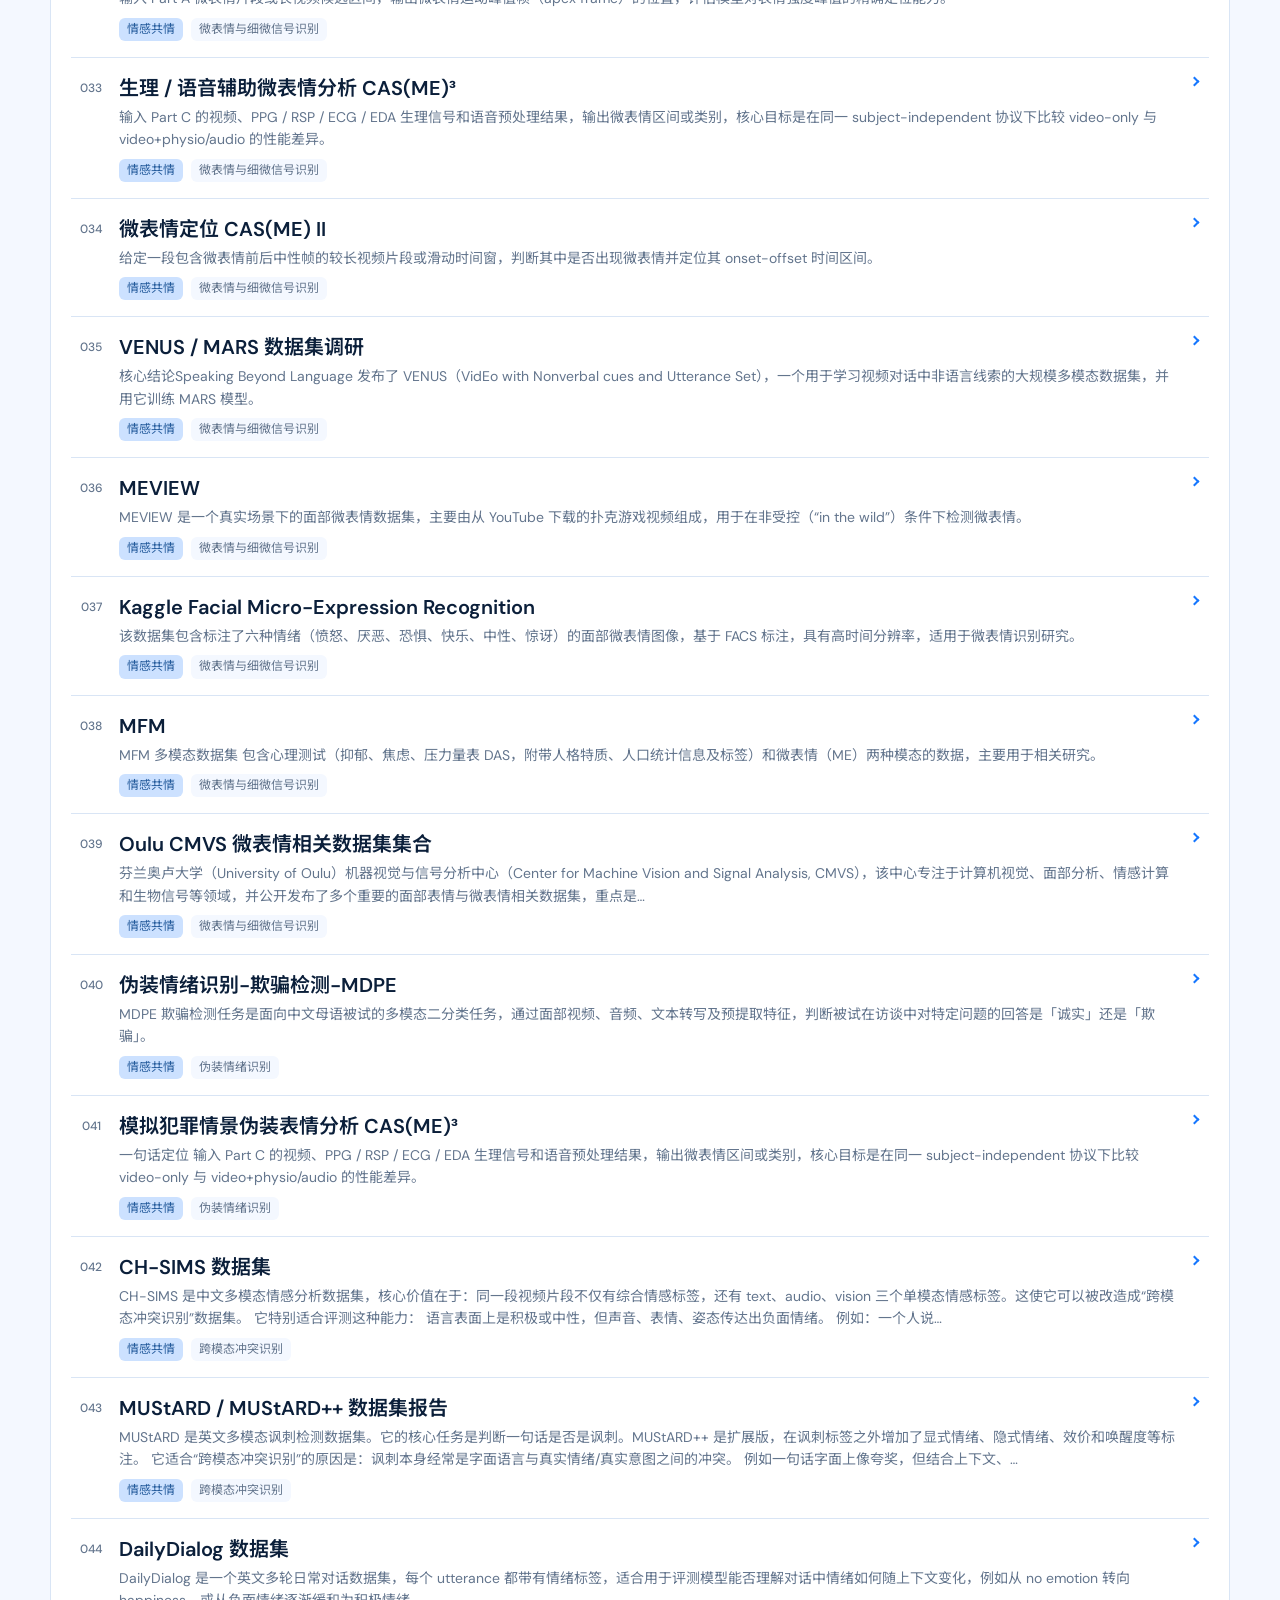
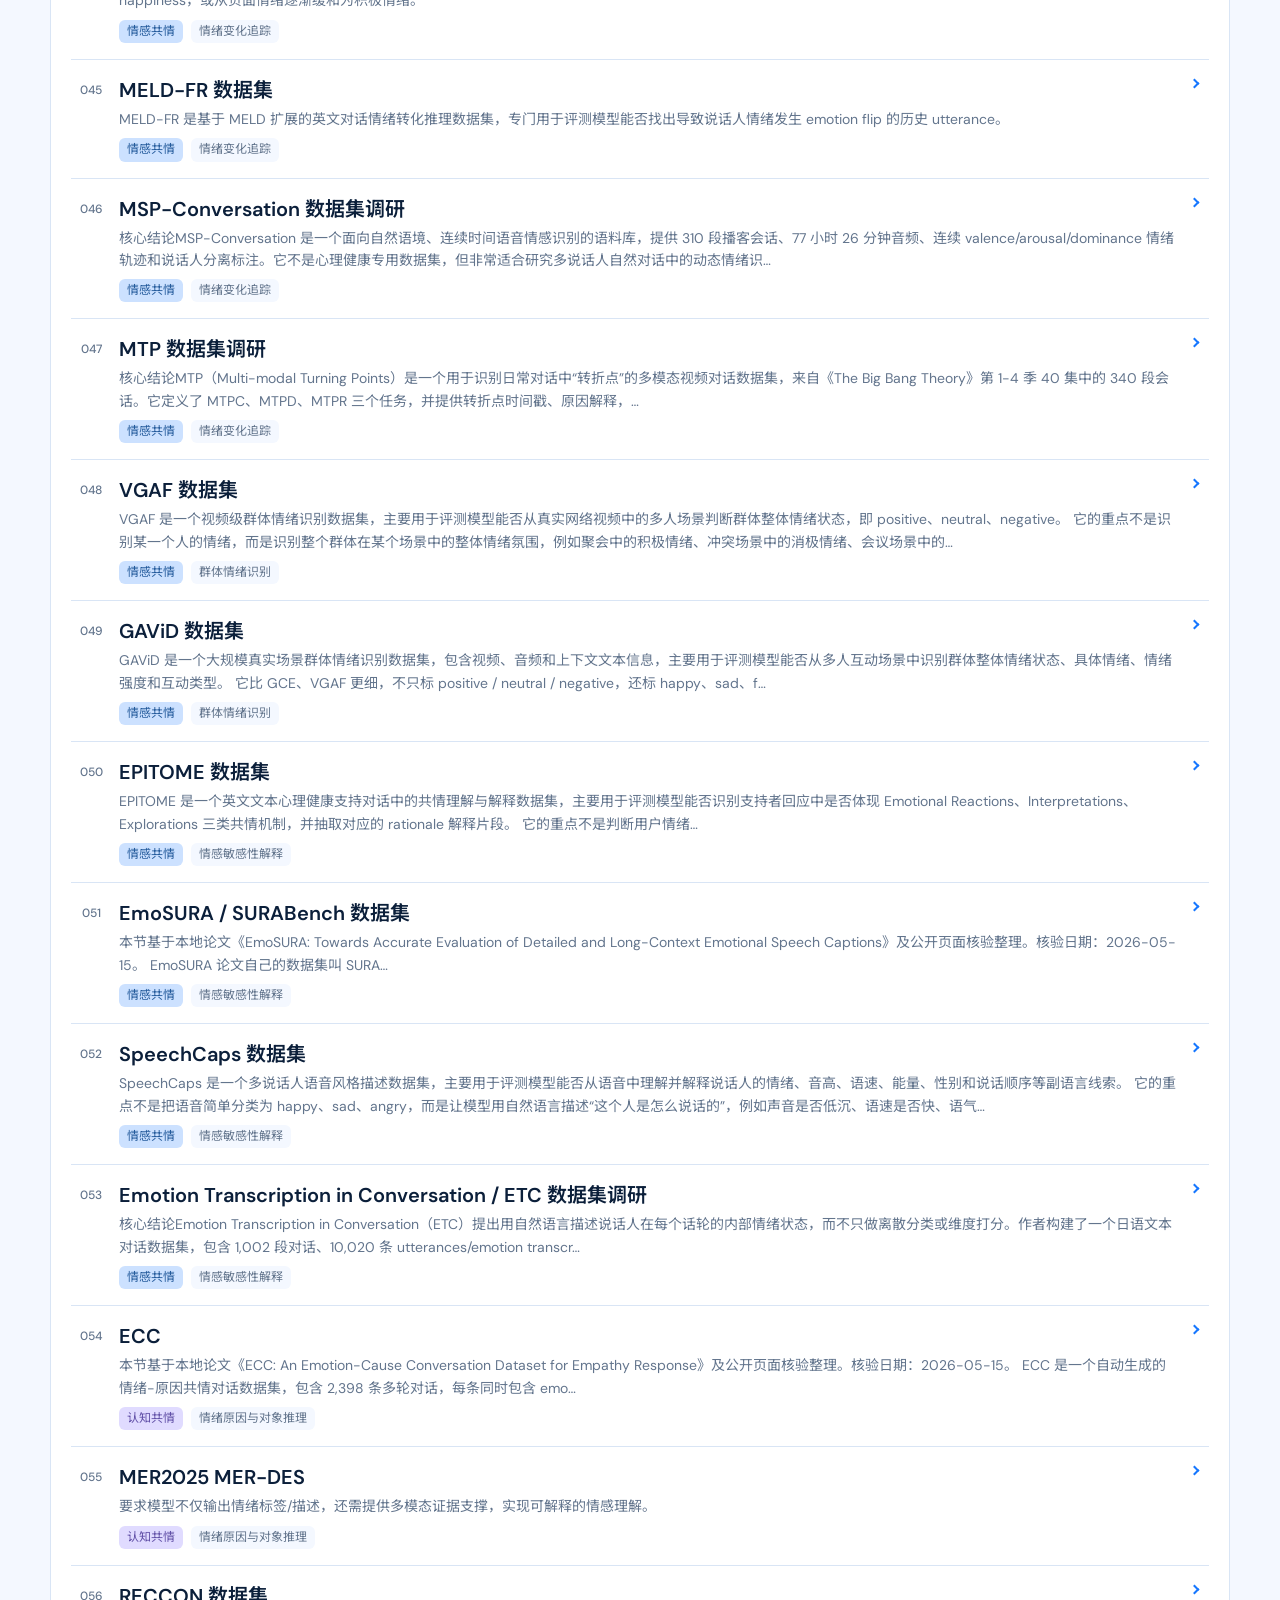
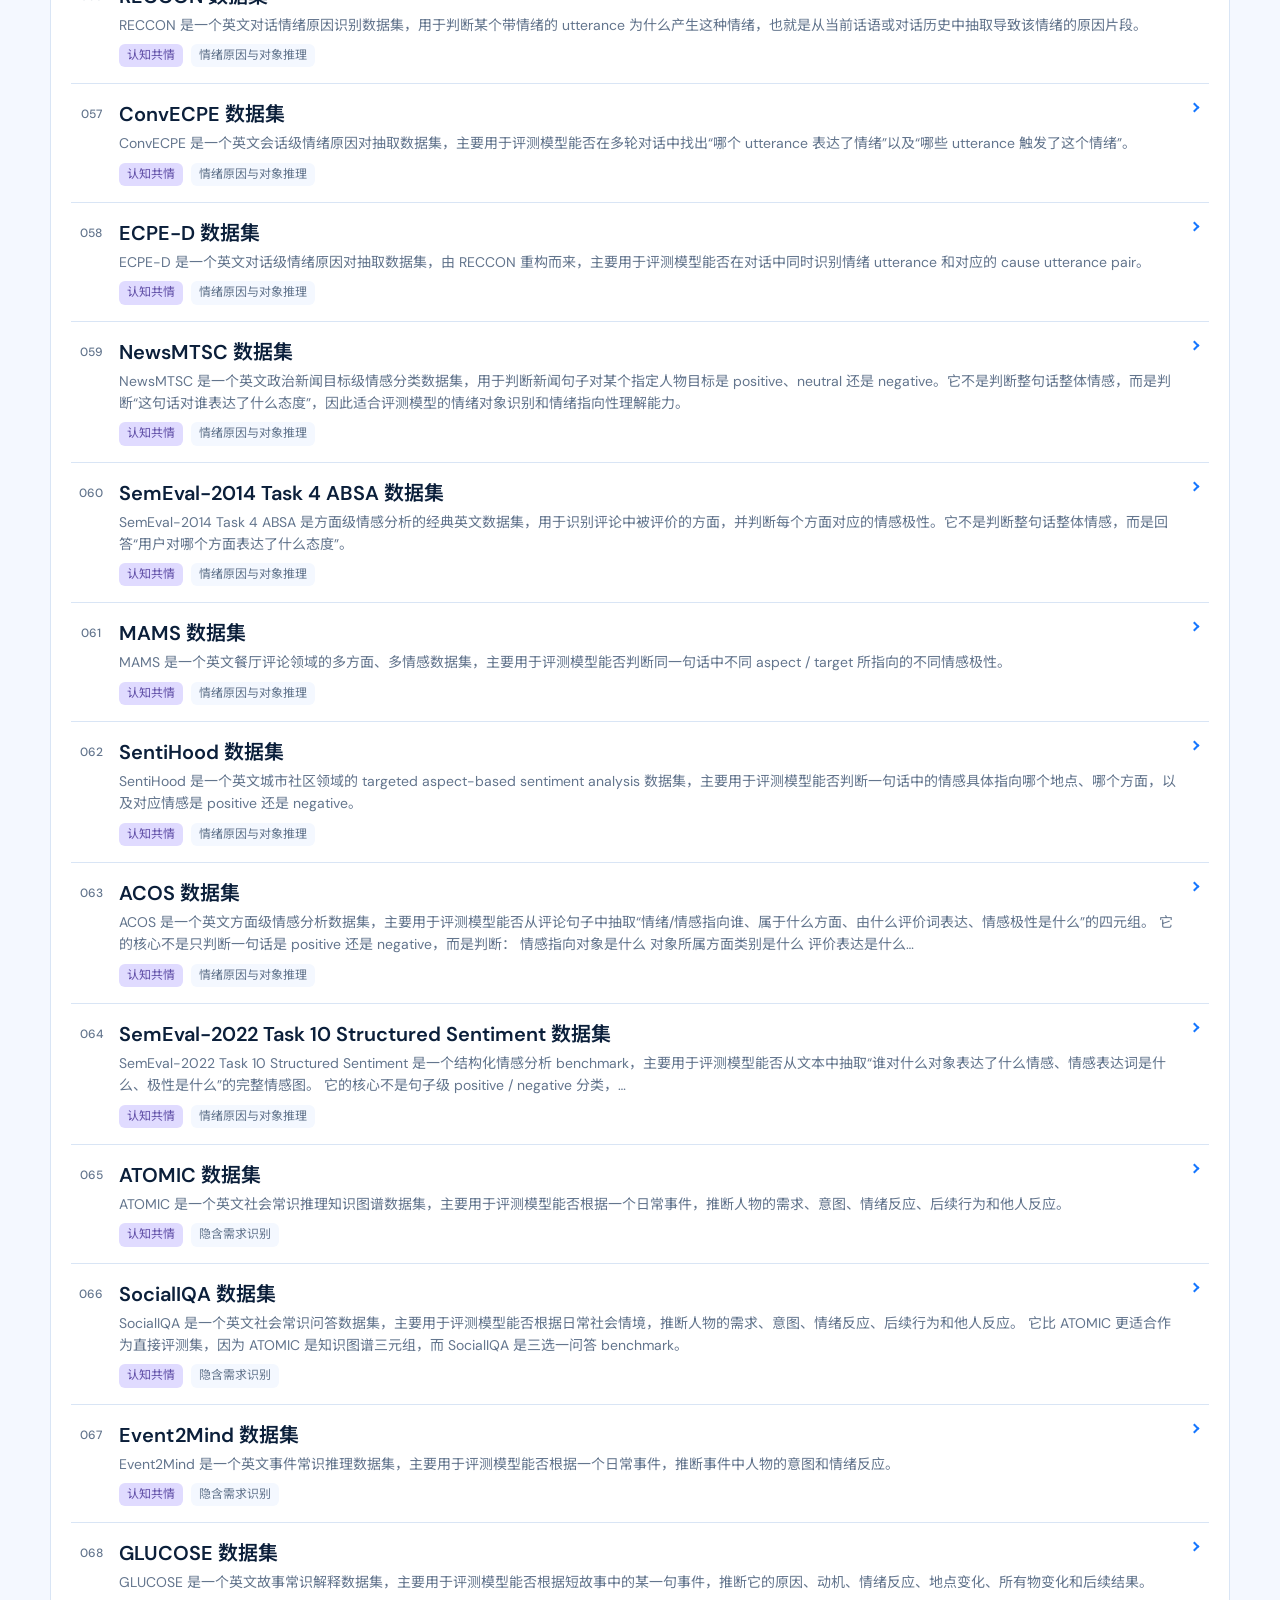
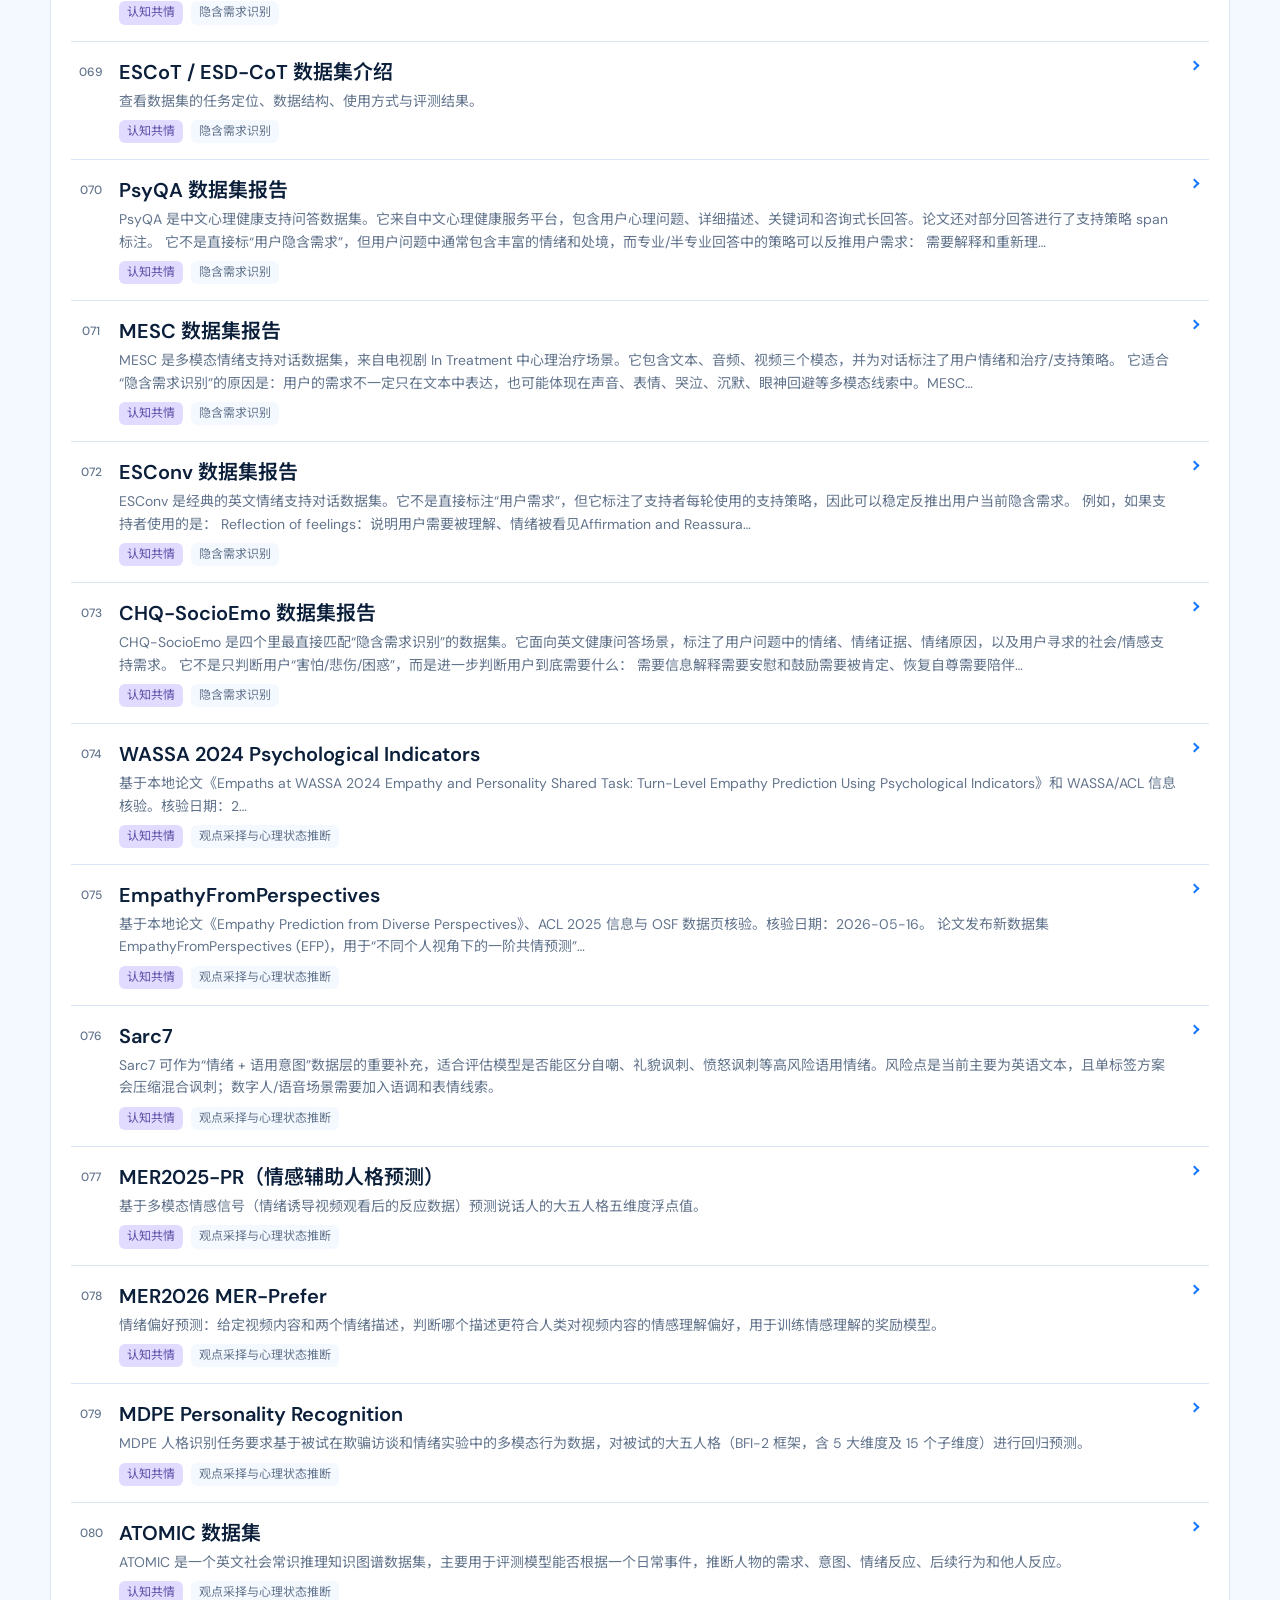
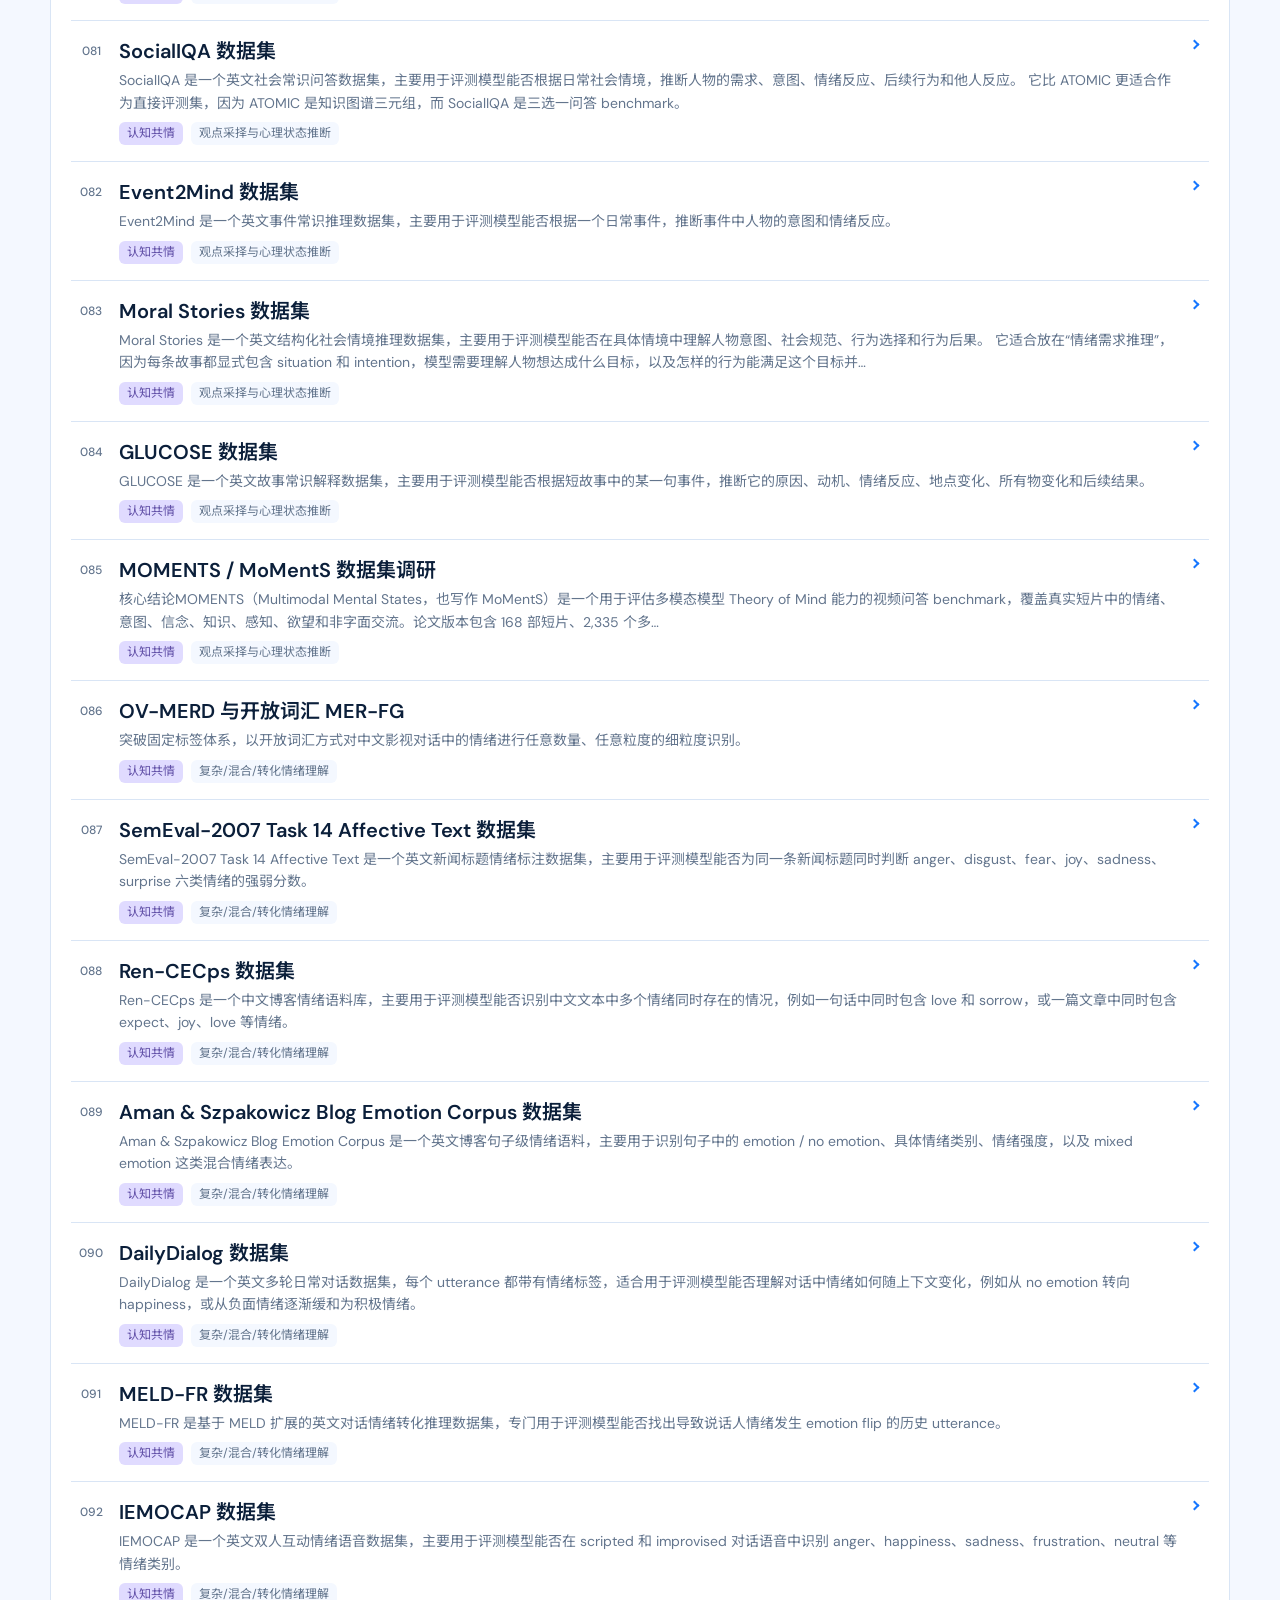
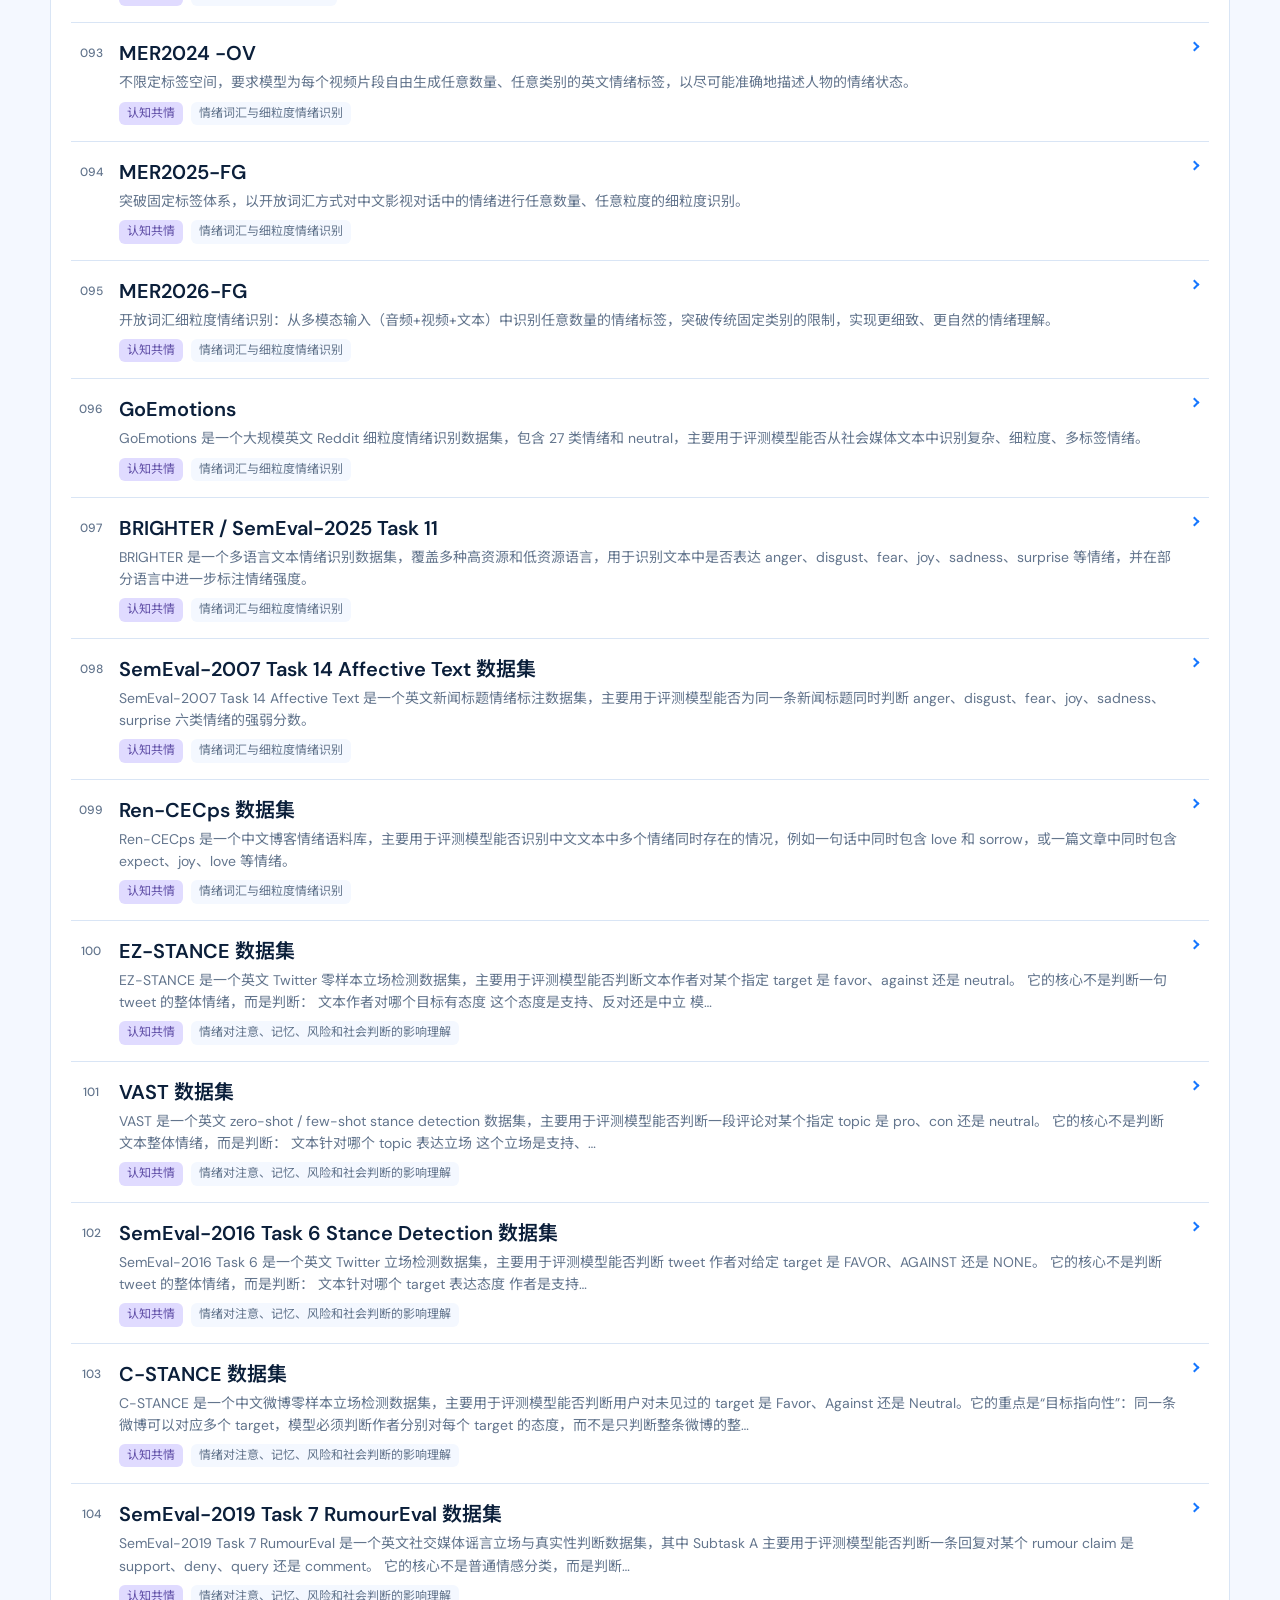
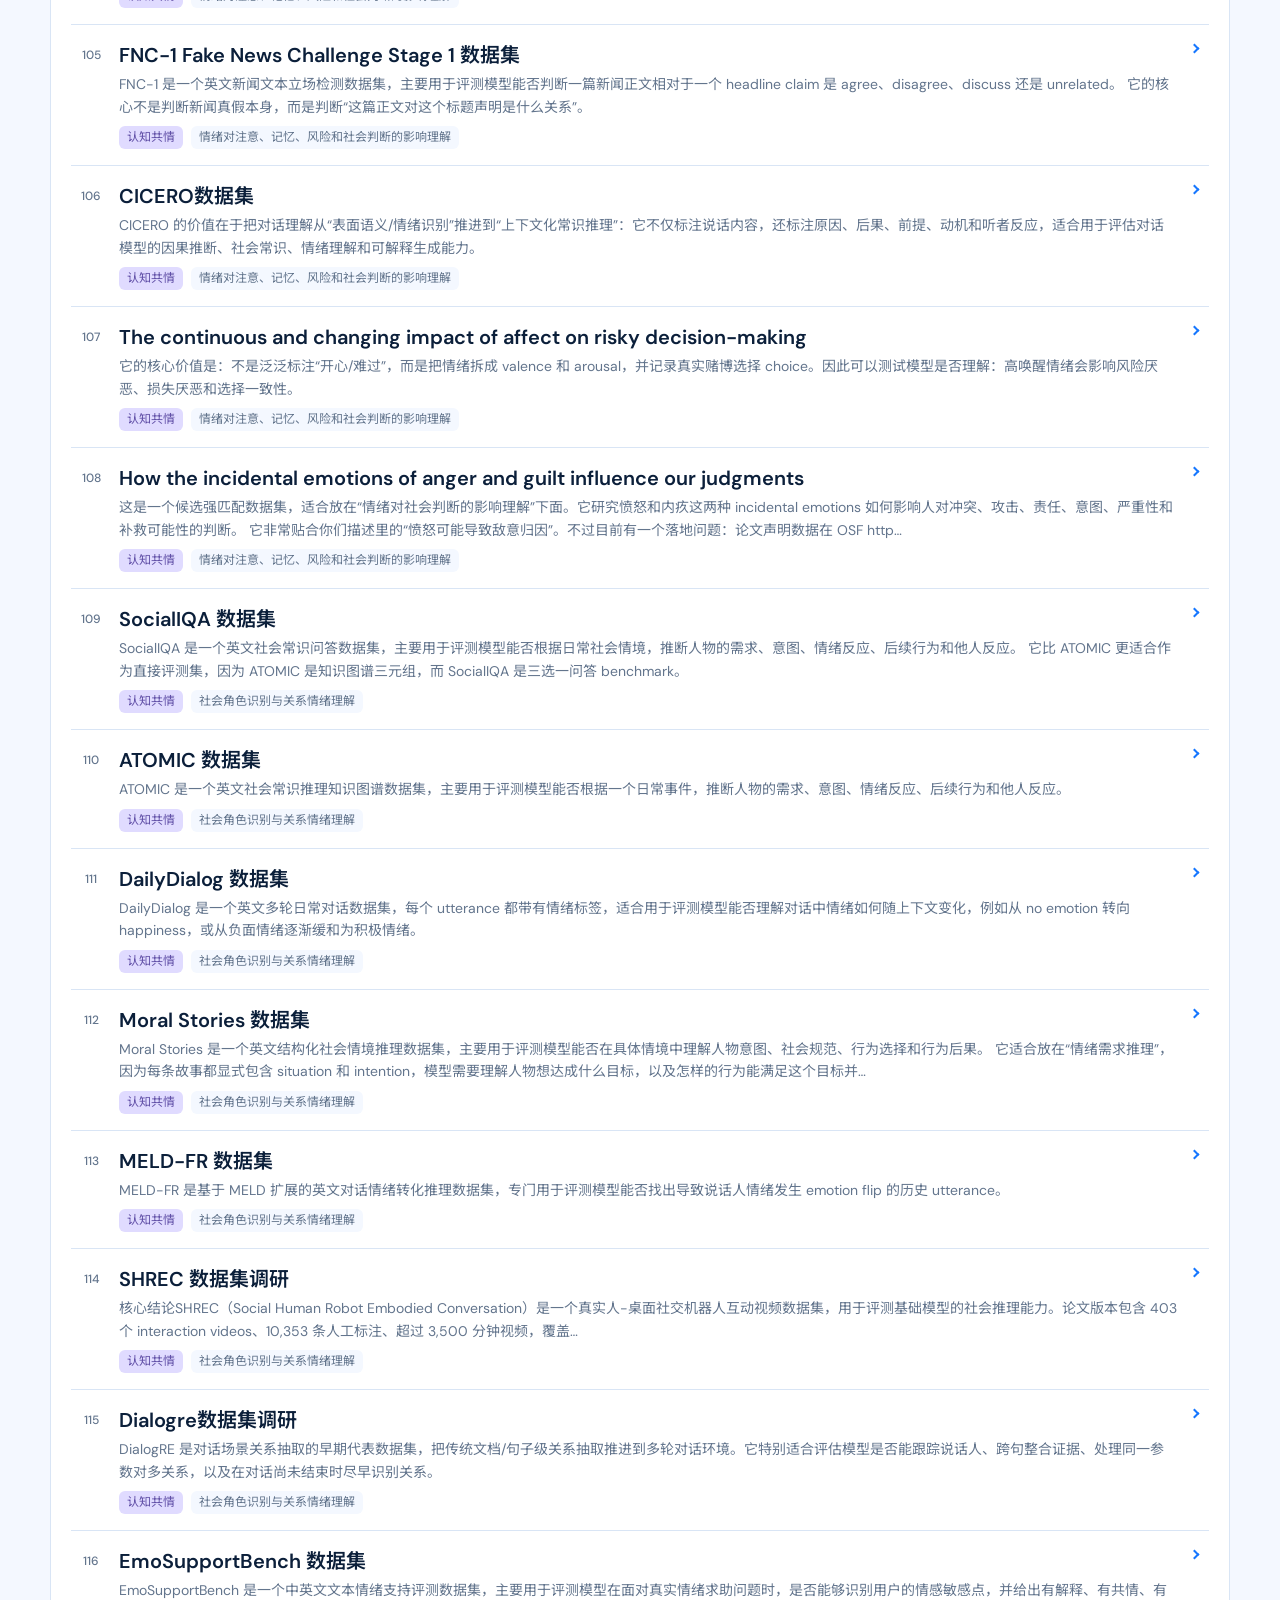
==== commit 6033617a: "fix: remove site password gate and feedback widgets" ====
--- a/datasets.html
+++ b/datasets.html
@@ -8,13 +8,12 @@
   <link rel="preconnect" href="https://fonts.googleapis.com" />
   <link rel="preconnect" href="https://fonts.gstatic.com" crossorigin />
   <link href="https://fonts.googleapis.com/css2?family=DM+Sans:wght@400;500;600;700&family=Noto+Sans+SC:wght@400;500;600;700&family=JetBrains+Mono:wght@500;600&display=swap" rel="stylesheet" />
-  <script src="gate.js"></script>
   <link rel="stylesheet" href="styles.css?v=20260819-brand" />
   <link rel="stylesheet" href="vitality-blue.css?v=20260819-brand" />
   <link rel="stylesheet" href="animations.css?v=20260819-brand" />
-  <link rel="stylesheet" href="datasets-integrated.css?v=20260824-sheets" />
+  <link rel="stylesheet" href="datasets-integrated.css?v=20260828-stat-pills" />
 </head>
-<body>
+<body class="dataset-view">
 
   <!-- ============ NAV ============ -->
   <header class="site-header">
@@ -82,71 +81,120 @@
   </div>
 
   <main class="dataset-page" id="top">
+    <div class="dataset-ambient" aria-hidden="true"></div>
     <section class="hero" id="overview">
       <div class="section-shell hero-grid">
         <div class="hero-copy">
           <span class="section-label">PUBLIC DATASETS</span>
-          <h1>公共数据集</h1>
-          <p class="hero-lead">覆盖 4 个大类、33 个细分任务的 193 个可验证评测条目，连接数据、任务、指标与大模型共情智能测评能力。</p>
+          <h1 class="hero-title">公共数据集</h1>
+          <p class="hero-lead">连接数据、任务、指标与大模型共情智能测评能力。</p>
           <div class="hero-facts" aria-label="数据集概览">
             <div><strong id="entry-total">193</strong><span>评测条目</span></div>
             <div><strong id="task-total">33</strong><span>细分任务</span></div>
             <div><strong>10</strong><span>信息维度</span></div>
+            <div><strong>4</strong><span>能力大类</span></div>
           </div>
         </div>
         <div class="distribution" aria-label="四类能力分布">
-          <div class="donut-wrap">
-            <div class="category-donut" id="category-donut"></div>
-            <div class="donut-center"><b>100%</b><span>能力覆盖</span></div>
-          </div>
+          <button class="donut-wrap" id="donut-replay" type="button" aria-label="100% 能力覆盖，点击重播圆环动画" title="点击重播圆环动画">
+            <span class="category-donut" id="category-donut" aria-hidden="true"></span>
+            <span class="donut-center"><b>100%</b><span>能力覆盖</span></span>
+          </button>
           <div class="donut-legend" id="category-legend"></div>
         </div>
-      </div>
-    </section>
-
-    <section class="category-section" id="categories">
-      <div class="section-shell">
-        <div class="section-heading">
-          <div><span class="section-label">CAPABILITY MAP</span><h2>四类能力</h2></div>
-          <p>选择能力类别后，细分任务与数据集列表会同步收敛。</p>
-        </div>
-        <div class="category-stats" id="category-stats" aria-live="polite"></div>
-      </div>
-    </section>
-
-    <section class="task-section" id="tasks">
-      <div class="section-shell">
-        <div class="section-heading">
-          <div><span class="section-label">TASK MAP</span><h2>细分任务</h2></div>
-          <p id="task-description">按任务查看对应评测条目。</p>
-        </div>
-        <div class="task-groups" id="task-groups" aria-live="polite"></div>
       </div>
     </section>
 
     <section class="browser-section" id="browser">
       <div class="section-shell">
         <div class="section-heading browser-heading">
-          <div><span class="section-label">DATASET BROWSER</span><h2>数据集浏览器</h2></div>
-          <p>每条数据集均按统一的 10 项内容架构展示，可检索、筛选并展开阅读全文。</p>
-        </div>
+          <div><h2 class="section-title">数据集浏览器</h2></div>
+          <p class="section-desc">可检索、筛选并在弹窗中阅读全文。</p>
+        </div>
+        <nav class="dataset-classification" id="categories" aria-label="数据集分类">
+          <div class="dataset-parent-row">
+            <button class="dataset-parent is-active" id="all-data-toggle" data-category="" type="button" aria-pressed="true" aria-controls="entry-list">
+              <span>全部数据</span><b id="all-data-count">193</b>
+              <span class="dataset-parent-note">包含四类能力</span>
+            </button>
+          </div>
+          <div class="category-stats" id="category-stats"></div>
+        </nav>
         <div class="browser-panel">
-          <div class="browser-toolbar">
-            <label class="search-box" for="dataset-search">
-              <span class="search-symbol" aria-hidden="true"></span>
-              <input id="dataset-search" type="search" placeholder="搜索数据集、任务、模态、机构、指标或关键词..." autocomplete="off" />
-              <kbd>/</kbd>
-            </label>
-            <label class="select-control"><span>细分任务</span><select id="task-filter" aria-label="按细分任务筛选"><option value="">全部细分任务</option></select></label>
-            <label class="select-control sort-control"><span>排序</span><select id="sort-order" aria-label="数据集排序"><option value="document">文档顺序</option><option value="name">名称排序</option></select></label>
-            <button class="clear-button" id="clear-filters" type="button" title="清除筛选" aria-label="清除全部筛选">×</button>
+          <div class="dataset-task-row" id="tasks">
+            <div class="browser-toolbar">
+              <label class="search-box" for="dataset-search">
+                <span class="search-symbol" aria-hidden="true"></span>
+                <input id="dataset-search" type="search" placeholder="搜索数据集、任务、模态、机构、指标或关键词..." autocomplete="off" />
+                <kbd>/</kbd>
+              </label>
+              <div class="select-control task-control">
+                <span id="task-picker-label" hidden>细分任务</span>
+                <button id="task-picker-toggle" class="task-picker-toggle" type="button" aria-expanded="false" aria-controls="task-picker-panel" aria-labelledby="task-picker-label task-picker-value">
+                  <span id="task-picker-value">全部细分任务</span>
+                  <svg viewBox="0 0 20 20" width="20" height="20" fill="none" stroke="currentColor" stroke-width="1.6" aria-hidden="true"><path d="m5 7.5 5 5 5-5"/></svg>
+                </button>
+                <select id="task-filter" aria-label="按细分任务筛选" hidden><option value="">全部细分任务</option></select>
+              </div>
+              <div class="select-control sort-control" id="sort-picker">
+                <button class="task-picker-toggle sort-picker-toggle" id="sort-picker-toggle" type="button" aria-label="排序：文档顺序" aria-expanded="false" aria-controls="sort-picker-panel">
+                  <span id="sort-picker-value">文档顺序</span>
+                  <svg viewBox="0 0 20 20" width="20" height="20" fill="none" stroke="currentColor" stroke-width="1.6" aria-hidden="true"><path d="m5 7.5 5 5 5-5"/></svg>
+                </button>
+                <div id="sort-picker-panel" class="sort-picker-panel" role="group" aria-label="选择排序方式" hidden>
+                  <button class="sort-picker-option" type="button" data-sort="document" aria-pressed="true"><span>文档顺序</span><span class="sort-picker-check" aria-hidden="true"></span></button>
+                  <button class="sort-picker-option" type="button" data-sort="name" aria-pressed="false"><span>名称排序</span><span class="sort-picker-check" aria-hidden="true"></span></button>
+                </div>
+                <select id="sort-order" aria-label="数据集排序" hidden><option value="document">文档顺序</option><option value="name">名称排序</option></select>
+              </div>
+              <button class="clear-button" id="clear-filters" type="button" title="清除筛选" aria-label="清除全部筛选">×</button>
+            </div>
+            <p id="task-description">可直接选择细分任务，自动定位到所属能力分类。</p>
+            <div id="task-picker-panel" class="task-picker-panel" role="region" aria-labelledby="task-picker-label" hidden>
+              <div class="task-picker-heading"><span>选择细分任务</span><span id="task-picker-count"></span></div>
+              <div id="task-picker-options" class="task-picker-options"></div>
+            </div>
           </div>
           <div class="active-filter-row" id="active-filter-row" aria-live="polite"></div>
-          <div class="result-row"><span id="result-count">正在载入...</span><span class="view-hint">点击条目查看完整资料</span></div>
-          <div class="entry-list" id="entry-list"></div>
+          <div class="result-row"><span id="result-count" role="status" aria-live="polite">正在载入...</span><span class="view-hint">点击条目，在弹窗中查看完整资料</span></div>
+          <div class="entry-list" id="entry-list" aria-label="数据集列表"></div>
         </div>
       </div>
     </section>
+
+    <aside class="dataset-scroll-nav" id="dataset-scroll-nav" aria-label="数据集快捷筛选" hidden>
+      <button class="scroll-nav-launcher" id="scroll-nav-launcher" type="button" aria-expanded="false" aria-controls="scroll-nav-body">
+        <svg viewBox="0 0 20 20" width="16" height="16" fill="none" stroke="currentColor" stroke-width="1.5" aria-hidden="true"><path d="M3 5h14M5 10h10M8 15h4"/></svg>
+        筛选
+      </button>
+      <nav class="scroll-nav-body" id="scroll-nav-body" aria-label="列表筛选导航">
+        <div class="scroll-nav-status" id="scroll-nav-status" hidden>
+          <span id="scroll-nav-count" role="status" aria-live="polite"></span>
+          <button id="scroll-nav-clear" type="button">清空筛选</button>
+        </div>
+        <button class="scroll-nav-all" id="scroll-nav-all" type="button" aria-pressed="true" aria-controls="entry-list">全部数据</button>
+        <div id="scroll-nav-groups"></div>
+      </nav>
+    </aside>
+
+    <dialog class="dataset-detail-dialog" id="dataset-detail-dialog" aria-labelledby="dataset-detail-title">
+      <header class="dataset-detail-header">
+        <div>
+          <p class="detail-eyebrow" id="dataset-detail-category"></p>
+          <h2 id="dataset-detail-title"></h2>
+        </div>
+        <button class="dataset-detail-close" type="button" aria-label="关闭数据集详情" autofocus>
+          <svg width="22" height="22" viewBox="0 0 24 24" fill="none" aria-hidden="true"><path d="m6 6 12 12M18 6 6 18" stroke="currentColor" stroke-width="1.8" stroke-linecap="round"/></svg>
+        </button>
+      </header>
+      <div class="dataset-detail-layout">
+        <nav class="dataset-detail-nav" id="dataset-detail-nav" aria-label="详情章节目录"></nav>
+        <div class="dataset-detail-main">
+          <label class="dataset-detail-jump" for="dataset-detail-section-select">章节目录<select id="dataset-detail-section-select"></select></label>
+          <div class="dataset-detail-scroll" id="dataset-detail-content" tabindex="0" aria-label="数据集完整资料"></div>
+        </div>
+      </div>
+    </dialog>
   </main>
 
   <!-- ============ FOOTER ============ -->
@@ -243,9 +291,6 @@
   </dialog>
 
   <script src="subpages.js"></script>
-  <script src="public-datasets.js?v=20260824-sources"></script>
-  <link rel="stylesheet" href="feedback-module/feedback-module.css" />
-  <script src="feedback-module/feedback-module.js?v=20260810-deletefix"></script>
-  <script src="comments.js"></script>
+  <script src="public-datasets.js?v=20260828-ambient-clean"></script>
 </body>
 </html>
--- a/datasets-integrated.css
+++ b/datasets-integrated.css
@@ -1,343 +1,285 @@
-/* Public dataset explorer styles scoped to datasets.html. */
+/* Public datasets only. The homepage remains the authority for typography and tokens. */
 .dataset-page {
-  --ink-soft: #304a66;
-  --blue-dark: #0d58c8;
-  --line-strong: #bcd1eb;
-  --shell-max: 1220px;
-  --radius: 8px;
-  --radius-sm: 6px;
-  --shadow-sm: 0 8px 26px rgba(11, 31, 58, .07);
-  background: var(--paper);
-  color: var(--ink);
-}
-.dataset-page *, .dataset-page *::before, .dataset-page *::after { box-sizing: border-box; }
-.dataset-page .hero { min-height: 0; display: block; overflow: visible; }
-.hero { padding: 68px 0 58px; background: var(--paper); }
-.hero-grid { display: grid; grid-template-columns: minmax(0, 1.2fr) minmax(360px, .8fr); gap: 72px; align-items: center; }
-.hero h1 { margin: 14px 0 0; font-size: 48px; font-weight: 600; line-height: 1.18; }
-.hero-lead { max-width: 680px; margin: 20px 0 0; color: var(--muted); font-size: 17px; line-height: 1.8; }
-.hero-facts { display: flex; gap: 42px; margin-top: 34px; }
-.hero-facts div { display: flex; align-items: baseline; gap: 8px; }
-.hero-facts strong { color: var(--blue); font-family: "DM Sans", sans-serif; font-size: 30px; line-height: 1; }
-.hero-facts span { color: var(--muted); font-size: 13px; }
-.dataset-page .distribution {
-  display: flex;
-  align-items: center;
-  gap: 26px;
-  min-height: 220px;
-  padding: 24px;
-  border: 1px solid var(--line);
-  border-radius: var(--radius);
-  background: var(--white);
-  box-shadow: var(--shadow-sm);
-}
-.donut-wrap { position: relative; width: 152px; height: 152px; flex: 0 0 152px; }
-.category-donut { width: 100%; height: 100%; border-radius: 50%; background: conic-gradient(#1677ff 0 100%); }
-.dataset-page .category-donut::after {
-  content: "";
-  position: absolute;
-  inset: 22px;
-  border: 1px solid var(--line);
-  border-radius: 50%;
-  background: var(--white);
-}
-.donut-center { position: absolute; inset: 0; z-index: 1; display: grid; place-content: center; text-align: center; }
-.donut-center b { font-family: "DM Sans", sans-serif; font-size: 29px; line-height: 1; }
-.donut-center span { margin-top: 5px; color: var(--muted); font-size: 11px; }
-.donut-legend { display: grid; gap: 10px; width: 100%; }
-.legend-item { display: grid; grid-template-columns: 8px minmax(0, 1fr) auto; gap: 8px; align-items: center; color: var(--muted); font-size: 12px; }
-.legend-item i, .category-dot { width: 8px; height: 8px; border-radius: 50%; background: var(--accent, var(--blue)); }
-.legend-item span { overflow: hidden; text-overflow: ellipsis; white-space: nowrap; }
-.legend-item b { color: var(--ink); font-family: "DM Sans", sans-serif; }
-
-.category-section, .task-section, .browser-section { border-top: 1px solid var(--line); }
-.category-section { padding: 68px 0 72px; background: var(--white); }
-.task-section { padding: 68px 0 74px; background: #f8fbff; }
-.browser-section { min-height: 900px; padding: 72px 0 96px; background: var(--paper); }
-.section-heading { display: flex; align-items: end; justify-content: space-between; gap: 36px; margin-bottom: 28px; }
-.section-heading h2 { margin: 10px 0 0; font-size: 32px; line-height: 1.25; }
-.section-heading > p { max-width: 510px; margin: 0; color: var(--muted); font-size: 14px; text-align: right; }
-
-.category-stats { display: grid; grid-template-columns: repeat(5, minmax(0, 1fr)); gap: 12px; }
-.dataset-page .category-card {
-  min-height: 164px;
-  padding: 18px;
-  border: 1px solid var(--line);
-  border-radius: var(--radius);
-  background: var(--white);
-  color: inherit;
-  text-align: left;
-  transition: transform .2s var(--ease), border-color .2s var(--ease), box-shadow .2s var(--ease);
-}
-.category-card:hover, .category-card.is-active { transform: translateY(-2px); border-color: var(--accent); box-shadow: var(--shadow-sm); }
-.category-card.is-active { box-shadow: inset 0 3px 0 var(--accent), var(--shadow-sm); }
-.category-card-top, .category-identity { display: flex; align-items: center; }
-.category-card-top { justify-content: space-between; gap: 10px; }
-.category-identity { gap: 8px; min-width: 0; font-size: 14px; font-weight: 600; }
-.category-card-top strong { color: var(--accent); font-family: "DM Sans", sans-serif; font-size: 27px; }
-.category-card p { min-height: 58px; margin: 13px 0 12px; color: var(--muted); font-size: 12px; line-height: 1.65; }
-.category-card small { color: var(--accent); font-size: 11px; font-weight: 600; }
-
-.task-groups { display: grid; gap: 18px; }
-.task-group { padding: 20px; border-top: 3px solid var(--accent); background: var(--white); box-shadow: 0 1px 0 var(--line); }
-.task-group-heading { display: flex; align-items: center; justify-content: space-between; gap: 20px; margin-bottom: 15px; }
-.task-group-heading h3 { display: flex; align-items: center; gap: 9px; margin: 0; font-size: 16px; }
-.task-group-heading span { color: var(--muted); font-size: 12px; }
-.task-grid { display: grid; grid-template-columns: repeat(3, minmax(0, 1fr)); gap: 8px; }
-.dataset-page .task-button {
-  display: grid;
-  grid-template-columns: minmax(0, 1fr) auto;
-  gap: 10px;
-  align-items: center;
-  min-height: 54px;
-  padding: 10px 12px;
-  border: 1px solid var(--line);
-  border-radius: var(--radius-sm);
-  background: #fbfdff;
-  color: var(--ink-soft);
-  text-align: left;
-}
-.task-button:hover, .task-button.is-active { border-color: var(--accent); color: var(--ink); }
-.task-button.is-active { background: color-mix(in srgb, var(--accent) 9%, white); }
-.task-button span { overflow-wrap: anywhere; font-size: 12px; line-height: 1.45; }
-.task-button b { color: var(--accent); font-family: "DM Sans", sans-serif; font-size: 17px; }
-
-.browser-panel { overflow: hidden; border: 1px solid var(--line); border-radius: var(--radius); background: var(--white); box-shadow: var(--shadow-sm); }
-.dataset-page .browser-toolbar {
-  display: grid;
-  grid-template-columns: minmax(320px, 1fr) 230px 150px 42px;
-  gap: 10px;
-  align-items: end;
-  padding: 18px 20px;
-  border-bottom: 1px solid var(--line);
-}
-.dataset-page .search-box {
-  display: flex;
-  align-items: center;
-  gap: 11px;
-  min-width: 0;
-  height: 44px;
-  padding: 0 14px;
-  border: 1px solid var(--line);
-  border-radius: var(--radius-sm);
-  background: #f8fbff;
-  color: var(--muted);
-}
-.search-box:focus-within, .select-control select:focus { border-color: var(--blue); box-shadow: 0 0 0 3px rgba(22, 119, 255, .1); }
-.search-symbol { position: relative; width: 15px; height: 15px; flex: 0 0 15px; border: 2px solid #7890aa; border-radius: 50%; }
-.search-symbol::after { content: ""; position: absolute; right: -5px; bottom: -3px; width: 6px; height: 2px; background: #7890aa; transform: rotate(45deg); }
-.search-box input { width: 100%; min-width: 0; border: 0; outline: 0; background: transparent; color: var(--ink); font-size: 14px; }
-.search-box input::placeholder { color: #8aa0b8; }
-.search-box kbd { padding: 1px 7px; border: 1px solid var(--line-strong); border-bottom-width: 2px; border-radius: 4px; background: var(--white); color: var(--muted); font: 11px "DM Sans", sans-serif; }
-.select-control { display: grid; gap: 5px; min-width: 0; color: var(--muted); font-size: 11px; }
-.select-control span { padding-left: 2px; }
-.dataset-page .select-control select {
-  width: 100%;
-  height: 44px;
-  padding: 0 34px 0 11px;
-  overflow: hidden;
-  border: 1px solid var(--line);
-  border-radius: var(--radius-sm);
-  outline: 0;
-  background: #fff;
-  color: var(--ink-soft);
-  font-size: 12px;
-  text-overflow: ellipsis;
-}
-.dataset-page .clear-button {
-  display: grid;
-  place-items: center;
-  width: 42px;
-  height: 44px;
-  border: 1px solid var(--line);
-  border-radius: var(--radius-sm);
-  background: var(--white);
-  color: var(--muted);
-  font-size: 24px;
-  line-height: 1;
-}
-.clear-button:hover { border-color: var(--blue); color: var(--blue); }
-.active-filter-row { display: flex; flex-wrap: wrap; gap: 7px; padding: 12px 20px 0; }
-.active-filter-row:empty { display: none; }
-.filter-chip { padding: 5px 9px; border: 1px solid #bcd5f5; border-radius: 999px; background: #f3f8ff; color: var(--blue-dark); font-size: 11px; }
-.filter-chip:hover { border-color: var(--blue); }
-.result-row { display: flex; justify-content: space-between; gap: 20px; padding: 15px 20px 5px; color: var(--blue); font: 13px "DM Sans", sans-serif; }
-.view-hint { color: var(--muted); font-family: "Noto Sans SC", sans-serif; font-size: 12px; }
-.entry-list { display: grid; gap: 9px; padding: 12px 20px 22px; }
-.entry-card { width: 100%; min-width: 0; overflow: clip; border: 1px solid var(--line); border-radius: var(--radius-sm); background: var(--white); transition: border-color .2s var(--ease); }
-.entry-card:hover { border-color: var(--line-strong); }
-.entry-card.is-open { border-color: var(--accent); }
-.dataset-page .entry-head {
-  width: 100%;
-  display: grid;
-  grid-template-columns: 42px minmax(0, 1fr) minmax(250px, auto) 20px;
-  gap: 14px;
-  align-items: center;
-  padding: 15px 17px;
-  border: 0;
-  background: transparent;
-  color: inherit;
-  text-align: left;
-}
-.entry-head:hover { background: #fbfdff; }
-.entry-card.is-open .entry-head { background: color-mix(in srgb, var(--accent) 5%, white); }
-.entry-index { display: grid; place-items: center; width: 40px; height: 32px; border-radius: 5px; background: color-mix(in srgb, var(--accent) 13%, white); color: color-mix(in srgb, var(--accent) 78%, #0b1f3a); font: 700 11px "DM Sans", sans-serif; }
-.entry-title { min-width: 0; }
-.entry-title b { display: block; overflow-wrap: anywhere; font-size: 15px; line-height: 1.45; }
-.entry-title small { display: block; margin-top: 4px; overflow: hidden; color: var(--muted); font-size: 11px; font-weight: 400; line-height: 1.5; text-overflow: ellipsis; white-space: nowrap; }
-.entry-tags { display: flex; flex-wrap: wrap; gap: 6px; justify-content: flex-end; }
-.entry-tag { max-width: 210px; padding: 4px 7px; overflow: hidden; border-radius: 4px; background: rgba(22, 119, 255, .08); color: var(--blue-dark); font-size: 10px; line-height: 1.4; text-overflow: ellipsis; white-space: nowrap; }
-.category-tag { background: color-mix(in srgb, var(--tag-color) 15%, white); color: color-mix(in srgb, var(--tag-color) 75%, #0b1f3a); }
-.subtle-tag { background: #f0f4f8; color: var(--muted); }
-.entry-chevron { position: relative; width: 16px; height: 16px; color: var(--muted); }
-.entry-chevron::before { content: ""; position: absolute; top: 3px; left: 4px; width: 7px; height: 7px; border-right: 2px solid currentColor; border-bottom: 2px solid currentColor; transform: rotate(45deg); transition: transform .2s var(--ease); }
-.entry-card.is-open .entry-chevron { color: var(--accent); }
-.entry-card.is-open .entry-chevron::before { top: 6px; transform: rotate(225deg); }
-.entry-body { display: none; min-width: 0; border-top: 1px solid var(--line); background: #fbfdff; }
-.entry-card.is-open .entry-body { display: block; }
-.entry-detail-head { display: flex; align-items: end; justify-content: space-between; gap: 20px; padding: 22px 24px 18px; border-bottom: 1px solid var(--line); background: var(--white); }
-.detail-eyebrow { color: var(--accent); font-size: 11px; font-weight: 600; }
-.entry-detail-head h3 { margin: 5px 0 0; overflow-wrap: anywhere; font-size: 20px; line-height: 1.4; }
-.resource-count { flex: 0 0 auto; color: var(--muted); font-size: 11px; }
-.entry-detail-layout { display: grid; grid-template-columns: 230px minmax(0, 1fr); min-width: 0; min-height: 360px; }
-.section-navigation { align-self: stretch; padding: 14px 10px; border-right: 1px solid var(--line); background: #f4f8ff; }
-.dataset-page .section-nav-button {
-  width: 100%;
-  display: grid;
-  grid-template-columns: 26px minmax(0, 1fr);
-  gap: 7px;
-  align-items: start;
-  padding: 9px 8px;
-  border: 0;
-  border-left: 2px solid transparent;
-  background: transparent;
-  color: var(--muted);
-  text-align: left;
-}
-.section-nav-button:hover { color: var(--ink); }
-.section-nav-button.is-active { border-left-color: var(--accent); background: var(--white); color: var(--ink); }
-.section-nav-button b { color: var(--accent); font: 600 10px "DM Sans", sans-serif; line-height: 1.7; }
-.section-nav-button span { overflow-wrap: anywhere; font-size: 11px; line-height: 1.55; }
-.entry-panel { min-width: 0; padding: 24px 28px 34px; color: var(--ink-soft); font-size: 13px; line-height: 1.8; }
-.entry-panel > :first-child { margin-top: 0; }
-.entry-panel > :last-child { margin-bottom: 0; }
-.entry-panel p { margin: 9px 0; overflow-wrap: anywhere; }
-.entry-panel ul, .entry-panel ol { margin: 10px 0; padding-left: 24px; }
-.entry-panel li { overflow-wrap: anywhere; }
-.entry-panel li + li { margin-top: 5px; }
-.entry-panel h5 { margin: 22px 0 8px; color: var(--ink); font-size: 14px; }
-.entry-panel strong, .entry-panel b { color: var(--ink); }
-.dataset-page .entry-panel a {
-  display: inline-flex;
-  align-items: center;
-  gap: 5px;
-  max-width: 100%;
-  margin: 3px 3px 3px 0;
-  padding: 5px 8px;
-  overflow-wrap: anywhere;
-  border: 1px solid #bfd7f5;
-  border-radius: 4px;
-  background: #f4f9ff;
-  color: var(--blue-dark);
-  line-height: 1.45;
-  text-decoration: none;
-}
-.entry-panel a::after { content: "↗"; flex: 0 0 auto; font-size: 11px; }
-.entry-panel a:hover { border-color: var(--blue); background: #edf6ff; }
-.entry-panel blockquote { margin: 14px 0; padding: 10px 14px; border-left: 3px solid var(--accent); background: #f4f8ff; color: #496580; }
-.entry-panel code { padding: 2px 5px; border-radius: 3px; background: rgba(22, 119, 255, .08); color: var(--blue-dark); font: 12px "JetBrains Mono", "Cascadia Code", Consolas, monospace; overflow-wrap: anywhere; }
-.entry-panel pre { max-width: 100%; margin: 16px 0; padding: 18px; overflow: auto; border: 1px solid #183b67; border-radius: 5px; background: #0d2340; color: #dcecff; line-height: 1.65; }
-.entry-panel pre code { padding: 0; background: transparent; color: inherit; white-space: pre; overflow-wrap: normal; }
-.table-scroll { width: 100%; min-width: 0; max-width: 100%; margin: 16px 0; overflow-x: auto; border: 1px solid var(--line); border-radius: 5px; background: var(--white); }
-.entry-panel table { width: max-content; min-width: 100%; border-collapse: collapse; color: var(--ink-soft); font-size: 12px; line-height: 1.55; }
-.entry-panel th, .entry-panel td { min-width: 110px; max-width: 360px; padding: 10px 12px; border-right: 1px solid var(--line); border-bottom: 1px solid var(--line); vertical-align: top; overflow-wrap: anywhere; }
-.entry-panel tr > :last-child { border-right: 0; }
-.entry-panel tbody tr:last-child > * { border-bottom: 0; }
-.entry-panel th, .entry-panel thead td { background: #edf5ff; color: var(--ink); font-weight: 600; }
-.entry-panel tbody tr:nth-child(even) td { background: #f9fbfe; }
-.entry-panel td p, .entry-panel th p { margin: 0; }
-
-.entry-panel.is-source-section { display: grid; gap: 24px; }
-.source-resource-block, .source-method-body { min-width: 0; }
-.source-subheading { display: flex; align-items: center; gap: 9px; margin: 0 0 12px !important; color: var(--ink); font-size: 13px !important; }
-.source-subheading::before { content: ""; width: 3px; height: 14px; border-radius: 2px; background: var(--accent, var(--blue)); }
-.source-resource-grid { display: grid; grid-template-columns: repeat(auto-fit, minmax(190px, 1fr)); gap: 9px; }
-.dataset-page .entry-panel .source-resource-link { display: grid; grid-template-columns: minmax(0, 1fr) auto; align-items: center; gap: 10px; min-height: 58px; padding: 11px 13px; border: 1px solid #d9e6f4; border-radius: 5px; background: #f8fbff; text-decoration: none; }
-.dataset-page .entry-panel .source-resource-link strong { min-width: 0; overflow: hidden; color: var(--ink); font-size: 12px; font-weight: 600; text-overflow: ellipsis; white-space: nowrap; }
-.dataset-page .entry-panel .source-resource-link small { min-width: 0; max-width: 125px; overflow: hidden; color: var(--muted); font-size: 10px; text-overflow: ellipsis; white-space: nowrap; }
-.dataset-page .entry-panel .source-resource-link::after { grid-column: 2; grid-row: 1 / span 2; align-self: center; }
-.dataset-page .entry-panel .source-resource-link:hover { border-color: var(--accent, var(--blue)); background: #edf6ff; }
-.source-method-body { padding-top: 2px; border-top: 1px solid var(--line); }
-.source-method-body > .source-subheading { margin-top: 20px !important; }
-.source-method-body > ul:first-of-type, .source-method-body > ol:first-of-type { margin-top: 6px; }
-.align-right { text-align: right; }
-.doc-image { display: block; width: min(100%, 860px); height: auto; margin: 16px 0; border: 1px solid var(--line); border-radius: 5px; background: var(--white); }
-.empty-section { color: var(--muted); }
-.no-results { display: grid; gap: 7px; padding: 70px 20px; color: var(--muted); text-align: center; }
-.no-results b { color: var(--ink); }
-.no-results span { font-size: 12px; }
-.load-error { margin: 20px; padding: 16px; border: 1px solid #efc9c9; border-radius: var(--radius); background: #fff8f8; color: #9d3131; }
-@media (max-width: 1100px) {
-  .dataset-page .category-stats { grid-template-columns: repeat(3, minmax(0, 1fr)); }
-  .dataset-page .browser-toolbar { grid-template-columns: minmax(300px, 1fr) 210px 140px 42px; }
-  .dataset-page .entry-head { grid-template-columns: 42px minmax(0, 1fr) minmax(220px, auto) 20px; }
+  position: relative; isolation: isolate; color: var(--ink); background: transparent;
+  /* Reference-image category fills, with darker companion colors for readable labels. */
+  --dataset-affective-accent: #78b5ff; --dataset-affective-soft: #cce1ff; --dataset-affective-ink: #245b9c;
+  --dataset-cognitive-accent: #a89aff; --dataset-cognitive-soft: #e0dbff; --dataset-cognitive-ink: #6251a8;
+  --dataset-concern-accent: #78c1ff; --dataset-concern-soft: #e0f0ff; --dataset-concern-ink: #23668f;
+  --dataset-safety-accent: #ffc477; --dataset-safety-soft: #fff6e8; --dataset-safety-ink: #965600;
+}
+.dataset-page [hidden] { display: none !important; }
+/* One viewport-sized, clipped layer keeps the long catalog inexpensive to animate. */
+.dataset-page .dataset-ambient { position: fixed; inset: 0; z-index: -1; overflow: hidden; pointer-events: none; background: var(--paper); }
+.dataset-page .dataset-ambient::before { content: ''; position: absolute; inset: -12%; background: radial-gradient(ellipse 65% 58% at 82% 18%, color-mix(in srgb, var(--blue) 12%, transparent), transparent 76%), radial-gradient(ellipse 65% 60% at 12% 76%, color-mix(in srgb, var(--purple) 8%, transparent), transparent 76%), radial-gradient(ellipse 55% 65% at 65% 90%, color-mix(in srgb, var(--cyan) 10%, transparent), transparent 80%); animation: dataset-ambient-drift 30s ease-in-out infinite alternate; animation-play-state: paused; }
+.dataset-page .dataset-ambient.is-running::before { animation-play-state: running; }
+.dataset-page:has(.dataset-detail-dialog[open]) .dataset-ambient::before { animation-play-state: paused; }
+@keyframes dataset-ambient-drift {
+  from { transform: translate3d(-3%, -2%, 0) scale(1); opacity: .7; }
+  to { transform: translate3d(3%, 3%, 0) scale(1.06); opacity: 1; }
+}
+/* Supplemental navigation lives in the outer gutter, never in the list grid. */
+.dataset-page .dataset-scroll-nav { position: fixed; z-index: 35; left: 8px; top: var(--scroll-nav-top, 30vh); width: clamp(72px, calc((100vw - var(--shell-max)) / 2 - 24px), 100px); color: var(--muted); font-size: 13px; line-height: 1.6; }
+.dataset-page .scroll-nav-body { max-height: calc(100dvh - var(--scroll-nav-top, 30vh) - 24px); overflow-y: auto; overscroll-behavior: contain; scrollbar-width: thin; background: var(--white); border: 1px solid var(--line); border-radius: var(--radius-sm); }
+.dataset-page .scroll-nav-group { border-top: 1px solid var(--line); }
+.dataset-page .scroll-nav-all { display: block; width: 100%; min-height: 44px; padding: 8px 6px; background: var(--white); color: var(--muted); font: inherit; font-weight: 500; text-align: left; }
+.dataset-page .scroll-nav-all[aria-pressed="true"], .dataset-page .scroll-nav-all:hover { color: var(--blue); background: var(--paper); }
+.dataset-page .dataset-scroll-nav summary { display: flex; align-items: center; justify-content: space-between; gap: 4px; min-height: 44px; padding: 8px 6px; font-weight: 500; cursor: pointer; list-style: none; overflow-wrap: anywhere; }
+.dataset-page .dataset-scroll-nav summary::-webkit-details-marker { display: none; }
+.dataset-page .dataset-scroll-nav summary::after { content: ''; flex: 0 0 5px; width: 5px; height: 5px; margin-right: 2px; border: solid var(--muted); border-width: 0 1.5px 1.5px 0; transform: rotate(45deg); }
+.dataset-page .dataset-scroll-nav details[open] > summary::after { transform: rotate(225deg); }
+.dataset-page .dataset-scroll-nav summary:hover, .dataset-page .scroll-nav-option:hover { background: var(--paper); }
+.dataset-page .scroll-nav-group > summary { color: var(--muted); font-weight: 400; }
+.dataset-page .scroll-nav-group > summary::before { content: ''; flex: 0 0 6px; width: 6px; height: 6px; border-radius: 50%; background: var(--accent); }
+.dataset-page .scroll-nav-group.has-selection > summary { background: var(--paper); }
+.dataset-page .scroll-nav-option { display: flex; align-items: flex-start; gap: 5px; padding: 10px 6px; min-height: 44px; cursor: pointer; overflow-wrap: anywhere; }
+.dataset-page .scroll-nav-option input { flex: 0 0 13px; width: 13px; height: 13px; margin: 4px 0 0; accent-color: var(--blue); }
+.dataset-page .scroll-nav-option span { min-width: 0; }
+.dataset-page .scroll-nav-option:has(input:checked) { color: var(--blue); background: var(--paper); }
+.dataset-page .scroll-nav-option:has(input:indeterminate) { color: var(--blue); }
+.dataset-page .scroll-nav-options { padding-bottom: 4px; }
+.dataset-page .scroll-nav-status { position: sticky; top: 0; z-index: 1; display: grid; gap: 4px; padding: 8px 6px; border-bottom: 1px solid var(--line); color: var(--muted); background: var(--white); font-size: 12px; }
+.dataset-page .scroll-nav-status button { min-height: 36px; text-align: left; color: var(--blue); font: inherit; }
+.dataset-page .scroll-nav-launcher { display: none; }
+.dataset-page .result-row { scroll-margin-top: calc(var(--nav-h) + 12px); }
+.dataset-page .dataset-scroll-nav :is(summary, button, input):focus-visible { outline: 2px solid var(--blue); outline-offset: -2px; }
+@media (max-width: 1399px) {
+  .dataset-page .dataset-scroll-nav { top: auto; bottom: 20px; left: 12px; width: auto; }
+  .dataset-page .scroll-nav-launcher { display: flex; gap: 6px; align-items: center; justify-content: center; min-height: 44px; padding: 8px 12px; border: 1px solid var(--line); border-radius: var(--radius-sm); color: var(--blue); background: var(--white); font: inherit; }
+  .dataset-page .scroll-nav-body { display: none; position: absolute; bottom: 54px; left: 0; width: 240px; max-height: min(60dvh, calc(100dvh - var(--nav-h) - 100px)); box-shadow: var(--shadow-soft); }
+  .dataset-page .dataset-scroll-nav.is-expanded .scroll-nav-body { display: block; }
+  .dataset-page .dataset-scroll-nav summary, .dataset-page .scroll-nav-option, .dataset-page .scroll-nav-all { padding-inline: 12px; }
+}
+/* Match the framework hero's desktop scale without changing shared styles. */
+.dataset-page .hero { min-height: 360px; display: block; padding: 64px 0 54px; overflow: visible; background: transparent; }
+.dataset-page .hero-grid { display: grid; grid-template-columns: minmax(0, 1fr) 330px; gap: 40px; align-items: center; min-height: 242px; }
+.dataset-page .hero-copy { align-self: start; }
+.dataset-page .hero .section-label { font-size: 14px; }
+.dataset-page .hero-title { margin: 14px 0 0; font-family: 'Noto Sans SC', sans-serif; font-size: clamp(34px, 4.4vw, 54px); font-weight: 600; line-height: 1.18; letter-spacing: -.01em; }
+.dataset-page .hero-lead { max-width: 720px; min-height: 3.7em; margin: 18px 0 0; color: var(--muted); font-size: 17px; line-height: 1.85; }
+.dataset-page .hero-facts { display: flex; flex-wrap: wrap; align-items: center; min-height: 34px; gap: 8px; margin-top: 24px; }
+.dataset-page .hero-facts > div { display: flex; align-items: baseline; gap: 8px; padding: 7px 12px; border: 1px solid rgba(22, 119, 255, .16); border-radius: 999px; background: var(--white); }
+.dataset-page .hero-facts strong { color: var(--blue); font-family: 'DM Sans', sans-serif; font-size: 20px; line-height: 1; }
+.dataset-page .hero-facts span { color: var(--muted); font-size: 13px; }
+.dataset-page .distribution { display: flex; align-items: center; gap: 20px; padding: 16px 20px; background: var(--white); border: 1px solid var(--line); border-radius: var(--radius); }
+.dataset-page .donut-wrap { position: relative; width: 96px; height: 96px; flex: 0 0 96px; padding: 0; border: 0; border-radius: 50%; background: transparent; color: var(--ink); cursor: pointer; }
+.dataset-page .category-donut { display: block; position: relative; width: 100%; height: 100%; border-radius: 50%; background: var(--blue); }
+.dataset-page .category-donut::after { content: ''; position: absolute; inset: 14px; border-radius: 50%; background: var(--white); }
+.dataset-page .donut-center { position: absolute; inset: 0; display: grid; place-content: center; text-align: center; }
+.dataset-page .donut-center b { font: 600 20px/1 'DM Sans', sans-serif; }
+.dataset-page .donut-center span { margin-top: 8px; color: var(--muted); font-size: 12px; }
+.dataset-page .donut-legend { display: grid; gap: 8px; flex: 1; min-width: 0; }
+.dataset-page .legend-item { display: grid; grid-template-columns: 8px minmax(0, 1fr) auto; align-items: center; gap: 8px; font-size: 13px; color: var(--muted); }
+.dataset-page .legend-item b { color: var(--ink); }
+.dataset-page .legend-item i, .dataset-page .category-dot { width: 8px; height: 8px; border-radius: 50%; flex-shrink: 0; background: var(--accent, var(--blue)); }
+
+.dataset-page .browser-section { padding: 24px 0 64px; border-top: 0; background: transparent; }
+.dataset-page .section-heading { display: flex; align-items: baseline; flex-wrap: wrap; gap: 8px 20px; margin-bottom: 16px; }
+.dataset-page .section-heading .section-title { margin: 0; font-size: 20px; line-height: 1.4; letter-spacing: 0; }
+.dataset-page .section-heading > p { margin: 0; font-size: 13px; line-height: 1.6; }
+.dataset-page #categories, .dataset-page #browser, .dataset-page #tasks { scroll-margin-top: calc(var(--nav-h) + 20px); }
+.dataset-page .dataset-classification { position: static; display: grid; grid-template-columns: minmax(180px, 1fr) minmax(0, 4fr); gap: 16px; align-items: stretch; margin-bottom: 12px; }
+.dataset-page .dataset-parent-row { display: flex; align-items: stretch; margin: 0; }
+.dataset-page .dataset-parent { position: relative; isolation: isolate; overflow: hidden; display: grid; grid-template-columns: minmax(0, 1fr) auto; align-content: center; align-items: center; gap: 6px 12px; width: 100%; min-height: 74px; padding: 12px 16px; border: 1px solid var(--line); border-radius: var(--radius-sm); background: var(--white); color: var(--ink); font-size: 17px; font-weight: 600; text-align: left; }
+.dataset-page .dataset-parent b { font: 600 18px/1 'DM Sans', sans-serif; }
+.dataset-page .dataset-parent.is-active { background: var(--white); color: var(--ink); border-color: var(--line); box-shadow: inset 0 0 0 1px var(--line); }
+.dataset-page .dataset-parent-note { grid-column: 1 / -1; font-size: 12px; font-weight: 400; color: var(--muted); }
+.dataset-page .category-stats { display: grid; grid-template-columns: repeat(4, minmax(0, 1fr)); gap: 10px; margin: 0; padding: 0 0 0 16px; border-left: 1px solid var(--line); }
+.dataset-page .category-card { position: relative; min-width: 0; padding: 12px 16px; border: 1px solid var(--line); border-radius: var(--radius-sm); background: var(--white); color: var(--ink); text-align: left; transition: border-color .2s var(--ease); }
+.dataset-page .category-card-top { display: flex; flex-wrap: wrap; align-items: center; justify-content: space-between; gap: 10px; }
+.dataset-page .category-identity { display: flex; align-items: center; gap: 8px; font-size: 17px; font-weight: 600; }
+.dataset-page .category-card strong { color: var(--category-ink); font: 600 18px/1 'DM Sans', sans-serif; }
+.dataset-page .category-card small { display: block; margin-top: 6px; color: var(--muted); font-size: 12px; }
+.dataset-page .category-card:hover { border-color: var(--category-ink); }
+.dataset-page .category-card.is-active::after { content: ''; position: absolute; right: 16px; bottom: 16px; width: 6px; height: 10px; border: solid currentColor; border-width: 0 2px 2px 0; transform: rotate(45deg); }
+.dataset-page .category-card .category-identity { color: var(--category-ink); }
+
+.dataset-page .browser-panel { margin: 0; border: 1px solid var(--line); border-radius: var(--radius); background: var(--white); }
+.dataset-page .dataset-task-row { padding: 10px 20px 12px; border-bottom: 1px solid var(--line); }
+.dataset-page .dataset-task-row > p { margin: 10px 0 0; color: var(--muted); font-size: 13px; line-height: 1.6; }
+.dataset-page .dataset-task-row .task-picker-panel { margin-top: 12px; }
+.dataset-page .task-picker-toggle { display: flex; align-items: center; justify-content: space-between; gap: 16px; width: 100%; min-height: 48px; padding: 12px 16px; border: 1px solid var(--line); border-radius: var(--radius-sm); background: var(--white); color: var(--ink); font: inherit; font-size: 15px; line-height: 1.5; text-align: left; transition: border-color .18s var(--ease), background .18s var(--ease); }
+.dataset-page .task-picker-toggle:hover, .dataset-page .task-picker-toggle[aria-expanded="true"] { border-color: var(--blue); background: var(--paper); }
+.dataset-page .task-picker-toggle svg { flex-shrink: 0; color: var(--muted); transition: transform .18s var(--ease); }
+.dataset-page .task-picker-toggle[aria-expanded="true"] svg { transform: rotate(180deg); color: var(--blue); }
+.dataset-page .task-picker-panel { grid-column: 1 / -1; min-width: 0; border: 1px solid var(--line); border-radius: var(--radius); background: var(--white); overflow: hidden; }
+.dataset-page .task-picker-heading { display: flex; justify-content: space-between; align-items: center; gap: 16px; padding: 16px 20px; border-bottom: 1px solid var(--line); font-size: 15px; font-weight: 600; }
+.dataset-page .task-picker-heading span:last-child { color: var(--muted); font-size: 13px; font-weight: 400; }
+.dataset-page .task-picker-options { max-height: 320px; max-height: min(320px, 55dvh); overflow-y: auto; overscroll-behavior: contain; scrollbar-gutter: stable; padding: 12px; }
+.dataset-page .task-picker-group { margin-top: 16px; }
+.dataset-page .task-picker-group-title { padding: 8px 12px; margin: 0 0 8px; border-bottom: 1px solid var(--category-soft); background: var(--category-soft); color: var(--category-ink); font-size: 14px; font-weight: 600; }
+.dataset-page .task-picker-items { display: grid; grid-template-columns: repeat(2, minmax(0, 1fr)); gap: 4px 12px; }
+.dataset-page .task-picker-option { display: grid; grid-template-columns: 18px minmax(0, 1fr) auto; align-items: center; gap: 10px; width: 100%; min-height: 48px; padding: 12px; border: 0; border-radius: var(--radius-sm); background: var(--white); color: var(--ink); font: inherit; font-size: 15px; line-height: 1.6; text-align: left; }
+.dataset-page .task-picker-option:hover { background: var(--paper); }
+.dataset-page .task-picker-option[aria-pressed="true"] { background: var(--paper); color: var(--blue); font-weight: 600; }
+.dataset-page .task-picker-check { width: 16px; height: 16px; border: 1px solid var(--line); border-radius: 50%; }
+.dataset-page .task-picker-option[aria-pressed="true"] .task-picker-check { position: relative; border-color: var(--blue); background: var(--blue); }
+.dataset-page .task-picker-option[aria-pressed="true"] .task-picker-check::after { content: ''; position: absolute; left: 4px; top: 2px; width: 5px; height: 8px; border: solid var(--white); border-width: 0 2px 2px 0; transform: rotate(45deg); }
+.dataset-page .task-picker-name { overflow-wrap: anywhere; }
+.dataset-page .task-picker-number { color: var(--muted); font-size: 13px; font-weight: 400; white-space: nowrap; font-variant-numeric: tabular-nums; }
+.dataset-page .browser-toolbar { display: grid; grid-template-columns: minmax(220px, 1fr) minmax(210px, 280px) 140px 44px; gap: 12px; align-items: end; padding: 0; border: 0; }
+.dataset-page .search-box { display: flex; align-items: center; gap: 12px; height: 48px; min-width: 0; padding: 0 14px; border: 1px solid var(--line); border-radius: var(--radius-sm); background: var(--white); color: var(--muted); }
+.dataset-page .search-box input { width: 100%; min-width: 0; border: 0; outline: 0; background: transparent; color: var(--ink); font-size: 15px; }
+.dataset-page .search-box input::placeholder { color: var(--muted); opacity: 1; }
+.dataset-page .search-symbol { position: relative; flex: 0 0 15px; width: 15px; height: 15px; border: 2px solid var(--muted); border-radius: 50%; }
+.dataset-page .search-symbol::after { content: ''; position: absolute; right: -5px; bottom: -3px; width: 6px; height: 2px; background: var(--muted); transform: rotate(45deg); }
+.dataset-page .search-box kbd { padding: 0 6px; border: 1px solid var(--line); border-radius: 4px; font-size: 12px; }
+.dataset-page .select-control { display: grid; min-width: 0; gap: 7px; color: var(--muted); font-size: 13px; }
+.dataset-page .sort-control { position: relative; }
+.dataset-page .sort-picker-toggle { gap: 8px; padding-inline: 12px; }
+.dataset-page .sort-picker-panel { position: absolute; z-index: 20; top: calc(100% + 8px); right: 0; width: max(100%, 176px); padding: 6px; border-radius: var(--radius-sm); background: var(--white); box-shadow: var(--shadow-soft); }
+.dataset-page .sort-picker-option { display: flex; align-items: center; justify-content: space-between; gap: 16px; width: 100%; min-height: 44px; padding: 10px 12px; border: 0; border-radius: 6px; color: var(--ink); background: var(--white); font: inherit; font-size: 14px; line-height: 1.5; text-align: left; }
+.dataset-page .sort-picker-option + .sort-picker-option { margin-top: 4px; }
+.dataset-page .sort-picker-option:hover { background: var(--paper); }
+.dataset-page .sort-picker-option[aria-pressed="true"] { color: var(--blue); background: var(--paper); font-weight: 600; }
+.dataset-page .sort-picker-check { width: 6px; height: 10px; margin-right: 4px; border: solid currentColor; border-width: 0 2px 2px 0; transform: rotate(45deg); visibility: hidden; }
+.dataset-page .sort-picker-option[aria-pressed="true"] .sort-picker-check { visibility: visible; }
+.dataset-page select { width: 100%; min-width: 0; height: 48px; padding: 0 34px 0 12px; border: 1px solid var(--line); border-radius: var(--radius-sm); background: var(--white); color: var(--ink); font: inherit; font-size: 15px; }
+.dataset-page select:disabled { color: var(--muted); background: var(--paper); cursor: not-allowed; opacity: 1; }
+.dataset-page .clear-button { display: grid; place-items: center; width: 44px; height: 48px; border: 1px solid var(--line); border-radius: var(--radius-sm); color: var(--muted); background: var(--white); font-size: 24px; }
+.dataset-page .clear-button:hover, .dataset-page .dataset-parent:hover { border-color: var(--blue); }
+.dataset-page .active-filter-row { display: flex; flex-wrap: wrap; gap: 8px; padding: 12px 20px 0; }
+.dataset-page .active-filter-row:empty { display: none; }
+.dataset-page .filter-chip { min-height: 44px; padding: 8px 12px; border: 1px solid var(--line); border-radius: var(--radius-sm); background: var(--paper); color: var(--blue); font-size: 13px; }
+.dataset-page .filter-chip:hover { border-color: var(--blue); }
+.dataset-page .result-row { display: flex; flex-wrap: wrap; justify-content: space-between; gap: 8px; padding: 12px 20px; color: var(--blue); font-size: 13px; }
+.dataset-page .view-hint { color: var(--muted); font-size: 13px; }
+.dataset-page .entry-list { display: grid; gap: 0; padding: 0 20px 8px; }
+.dataset-page .entry-card { min-width: 0; border: 0; border-top: 1px solid var(--line); border-radius: 0; background: var(--white); }
+.dataset-page .entry-card:hover { background: var(--paper); }
+.dataset-page .entry-head { width: 100%; display: grid; grid-template-columns: 32px minmax(0, 1fr) 16px; gap: 8px 12px; align-items: start; padding: 16px 4px; border-radius: inherit; color: var(--ink); text-align: left; }
+.dataset-page .entry-index { display: grid; place-items: center; width: 32px; min-height: 28px; color: var(--muted); font: 500 12px/1 'DM Sans', sans-serif; }
+.dataset-page .entry-title { min-width: 0; }
+.dataset-page .entry-title b { display: block; overflow-wrap: anywhere; font-size: 20px; font-weight: 600; line-height: 1.4; }
+.dataset-page .entry-title small { display: block; margin-top: 4px; color: var(--muted); font-size: 14px; font-weight: 400; line-height: 1.6; overflow-wrap: anywhere; }
+.dataset-page .entry-tags { display: flex; flex-wrap: wrap; gap: 8px; grid-row: 2; grid-column: 2 / -1; justify-content: flex-start; padding-left: 0; }
+.dataset-page .entry-tag { max-width: 100%; padding: 2px 8px; border-radius: 6px; background: var(--paper); color: var(--muted); font-size: 12px; line-height: 1.6; overflow-wrap: anywhere; }
+.dataset-page .category-tag { color: var(--category-ink); background: var(--category-soft); }
+.dataset-page .entry-chevron { width: 16px; height: 16px; grid-row: 1; grid-column: 3; position: relative; color: var(--blue); }
+.dataset-page .entry-chevron::before { content: ''; position: absolute; top: 4px; left: 2px; width: 7px; height: 7px; border-right: 2px solid currentColor; border-top: 2px solid currentColor; transform: rotate(45deg); }
+.dataset-page .no-results { display: grid; gap: 12px; padding: 48px 24px; color: var(--muted); text-align: center; }
+.dataset-page .no-results b { font-size: 24px; color: var(--ink); }
+.dataset-page .no-results span { font-size: 15px; }
+.dataset-page .load-error { padding: 24px; border: 1px solid var(--line); border-radius: var(--radius); background: var(--paper); color: var(--ink); }
+.dataset-page :where(button, select, a, [tabindex]):focus-visible { outline: 2px solid var(--blue); outline-offset: 3px; }
+.dataset-page .search-box:focus-within { outline: 2px solid var(--blue); outline-offset: 3px; }
+
+/* Native top layer, independent content scrolling, and a stationary close button. */
+.dataset-page .dataset-detail-dialog { width: min(1240px, calc(100% - 64px)); max-width: none; height: min(900px, calc(100dvh - 64px)); max-height: none; padding: 0; margin: auto; border: 1px solid var(--line); border-radius: var(--radius-lg); color: var(--ink); background: var(--white); box-shadow: var(--shadow-soft); overflow: hidden; opacity: 0; transform: translateY(12px); transition: opacity 180ms var(--ease), transform 180ms var(--ease); }
+.dataset-page .dataset-detail-dialog[open] { display: flex; flex-direction: column; }
+.dataset-page .dataset-detail-dialog.is-visible { opacity: 1; transform: translateY(0); }
+.dataset-page .dataset-detail-dialog::backdrop { background: rgb(0 0 0 / 0); transition: background-color 180ms var(--ease); }
+.dataset-page .dataset-detail-dialog.is-visible::backdrop { background: rgb(0 0 0 / .58); }
+.dataset-page .dataset-detail-header { position: relative; flex: 0 0 auto; display: flex; align-items: flex-start; gap: 24px; padding: 24px 32px; border-bottom: 1px solid var(--line); }
+.dataset-page .dataset-detail-header > div { flex: 1; min-width: 0; max-height: 22dvh; overflow: auto; }
+.dataset-page .detail-eyebrow { font-size: 14px; color: var(--muted); overflow-wrap: anywhere; }
+.dataset-page .dataset-detail-header h2 { margin-top: 8px; font-size: clamp(24px, 3vw, 34px); line-height: 1.3; overflow-wrap: anywhere; }
+.dataset-page .dataset-detail-close { display: grid; place-items: center; flex: 0 0 44px; width: 44px; height: 44px; border: 1px solid var(--line); border-radius: var(--radius-sm); background: var(--paper); color: var(--ink); }
+.dataset-page .dataset-detail-close:hover { color: var(--blue); border-color: var(--blue); }
+.dataset-page .dataset-detail-layout { display: grid; grid-template-columns: 240px minmax(0, 1fr); flex: 1; min-height: 0; }
+.dataset-page .dataset-detail-nav { padding: 20px 16px; overflow-y: auto; overscroll-behavior: contain; border-right: 1px solid var(--line); background: var(--paper); }
+.dataset-page .section-nav-button { display: flex; align-items: baseline; gap: 10px; width: 100%; min-height: 44px; padding: 12px; margin-bottom: 4px; border-radius: var(--radius-sm); color: var(--muted); text-align: left; font-size: 14px; line-height: 1.5; }
+.dataset-page .section-nav-button b { font: 600 13px/1.5 'DM Sans', sans-serif; }
+.dataset-page .section-nav-button.is-active { background: var(--white); color: var(--blue); }
+.dataset-page .section-nav-button:hover { color: var(--blue); }
+.dataset-page .dataset-detail-main { display: flex; flex-direction: column; min-width: 0; min-height: 0; }
+.dataset-page .dataset-detail-jump { display: none; }
+.dataset-page .dataset-detail-scroll { flex: 1; min-height: 0; overflow: auto; overscroll-behavior: contain; padding: 28px 32px 40px; scrollbar-gutter: stable; }
+.dataset-page .dataset-detail-scroll:focus-visible { outline-offset: -3px; }
+.dataset-page .dataset-detail-section + .dataset-detail-section { margin-top: 40px; padding-top: 32px; border-top: 1px solid var(--line); }
+.dataset-page .dataset-detail-section > h3 { margin-bottom: 20px; font-size: 24px; line-height: 1.4; overflow-wrap: anywhere; }
+.dataset-page .entry-panel { min-width: 0; color: var(--ink); font-size: 15px; line-height: 1.8; }
+.dataset-page .entry-panel p { margin: 12px 0; overflow-wrap: anywhere; }
+.dataset-page .entry-panel ul, .dataset-page .entry-panel ol { margin: 12px 0; padding-left: 24px; }
+.dataset-page .entry-panel ul { list-style: disc; }
+.dataset-page .entry-panel li { overflow-wrap: anywhere; }
+.dataset-page .entry-panel li + li { margin-top: 8px; }
+.dataset-page .entry-panel h5 { margin: 24px 0 12px; font-size: 17px; line-height: 1.5; }
+.dataset-page .entry-panel a { color: var(--blue); overflow-wrap: anywhere; text-decoration: underline; text-underline-offset: 3px; }
+.dataset-page .entry-panel a:hover { color: var(--ink); }
+.dataset-page .entry-panel blockquote { margin: 16px 0; padding: 16px 20px; background: var(--paper); border-radius: var(--radius-sm); color: var(--muted); }
+.dataset-page .entry-panel pre { max-width: 100%; margin: 16px 0; padding: 20px; overflow: auto; border-radius: var(--radius-sm); background: var(--navy); color: var(--white); line-height: 1.7; }
+.dataset-page .entry-panel pre code { padding: 0; background: transparent; color: inherit; white-space: pre; }
+.dataset-page .table-scroll { width: 100%; min-width: 0; max-width: 100%; margin: 16px 0; overflow-x: auto; border: 1px solid var(--line); border-radius: var(--radius-sm); }
+.dataset-page .entry-panel table { width: max-content; min-width: 100%; border-collapse: collapse; font-size: 15px; line-height: 1.7; color: var(--ink); }
+.dataset-page .entry-panel th, .dataset-page .entry-panel td { min-width: 110px; max-width: 360px; padding: 12px 16px; border-right: 1px solid var(--line); border-bottom: 1px solid var(--line); vertical-align: top; overflow-wrap: anywhere; }
+.dataset-page .entry-panel tr > :last-child { border-right: 0; }
+.dataset-page .entry-panel tr:last-child > td { border-bottom: 0; }
+.dataset-page .entry-panel th, .dataset-page .entry-panel thead td { background: var(--paper); font-weight: 600; }
+.dataset-page .entry-panel td p, .dataset-page .entry-panel th p { margin: 0; }
+.dataset-page .entry-panel.is-source-section { display: grid; gap: 24px; }
+.dataset-page .source-resource-block, .dataset-page .source-method-body { min-width: 0; }
+.dataset-page .source-resource-grid { display: grid; grid-template-columns: repeat(auto-fit, minmax(min(100%, 220px), 1fr)); gap: 12px; }
+.dataset-page .entry-panel .source-resource-link { display: flex; flex-direction: column; align-items: flex-start; gap: 8px; min-width: 0; padding: 16px; border: 1px solid var(--line); border-radius: var(--radius-sm); text-decoration: none; }
+.dataset-page .source-resource-link strong { font-size: 15px; overflow-wrap: anywhere; }
+.dataset-page .source-resource-link small { font-size: 13px; color: var(--muted); overflow-wrap: anywhere; }
+.dataset-page .entry-panel .source-resource-link:hover { border-color: var(--blue); background: var(--paper); }
+.dataset-page .align-right { text-align: right; }
+.dataset-page .doc-image { display: block; max-width: 100%; height: auto; margin: 16px 0; border-radius: var(--radius-sm); }
+.dataset-page .empty-section { color: var(--muted); }
+
+@media (max-width: 1000px) {
+  .dataset-page .distribution { gap: 16px; padding: 16px; }
+  .dataset-page .category-stats { grid-template-columns: repeat(2, minmax(0, 1fr)); }
+  .dataset-page .browser-toolbar { grid-template-columns: minmax(0, 1fr) 140px 44px; }
+  .dataset-page .search-box { grid-column: 1 / -1; }
 }
 @media (max-width: 900px) {
-  .dataset-page .hero-grid { grid-template-columns: 1fr; gap: 36px; }
-  .dataset-page .distribution { max-width: 620px; }
-  .dataset-page .task-grid { grid-template-columns: repeat(2, minmax(0, 1fr)); }
-  .dataset-page .browser-toolbar { grid-template-columns: minmax(0, 1fr) minmax(0, 1fr) 42px; }
+  .dataset-page .hero { min-height: 0; }
+  .dataset-page .hero-grid { grid-template-columns: minmax(0, 1fr); gap: 30px; min-height: 0; }
+  .dataset-page .hero-lead { min-height: 0; }
+}
+@media (max-width: 760px) {
+  .dataset-page .hero-facts { gap: 8px; }
+  .dataset-page .distribution { max-width: 540px; }
+  .dataset-page .browser-section { padding: 20px 0 48px; }
+  .dataset-page .dataset-classification { display: block; }
+  .dataset-page .dataset-parent-row { flex-direction: row; flex-wrap: wrap; align-items: center; gap: 12px; margin-bottom: 10px; }
+  .dataset-page .category-stats { margin-left: 8px; padding: 10px 0 0; border-left: 0; border-top: 1px solid var(--line); }
+  .dataset-page .task-picker-items { grid-template-columns: minmax(0, 1fr); }
+  .dataset-page .task-picker-options { padding: 8px; }
+  .dataset-page .task-picker-option { padding: 12px 8px; gap: 8px; }
+  .dataset-page .dataset-detail-dialog { width: calc(100% - 24px); height: calc(100dvh - 24px); border-radius: var(--radius); }
+  .dataset-page .dataset-detail-header { padding: 20px; gap: 12px; }
+  .dataset-page .dataset-detail-layout { grid-template-columns: minmax(0, 1fr); }
+  .dataset-page .dataset-detail-nav { display: none; }
+  .dataset-page .dataset-detail-jump { display: flex; align-items: center; gap: 12px; padding: 12px 20px; border-bottom: 1px solid var(--line); font-size: 14px; color: var(--muted); white-space: nowrap; }
+  .dataset-page .dataset-detail-jump select { flex: 1; }
+  .dataset-page .dataset-detail-scroll { padding: 24px 20px 32px; }
+}
+@media (max-width: 600px) {
+  .dataset-page .hero { padding-top: 40px; }
+  .dataset-page .hero-title { font-size: 30px; }
+  .dataset-page .hero-facts { display: grid; grid-template-columns: repeat(2, minmax(0, 1fr)); gap: 8px; }
+  .dataset-page .hero-facts > div { justify-content: center; gap: 8px; }
+  .dataset-page .hero-facts strong { font-size: 20px; }
+  .dataset-page .hero-facts span { font-size: 12px; }
+  .dataset-page .section-heading .section-title { font-size: 20px; }
+  .dataset-page .category-stats { margin-left: 8px; gap: 8px; }
+  .dataset-page .category-card { padding: 12px; }
+  .dataset-page .category-card-top { gap: 6px; }
+  .dataset-page .category-identity { gap: 6px; font-size: 15px; }
+  .dataset-page .category-card strong { font-size: 16px; }
+  .dataset-page .category-card small { font-size: 12px; }
+  .dataset-page .dataset-parent-note { font-size: 12px; }
+  .dataset-page .dataset-task-row { padding: 10px 12px 12px; }
+  .dataset-page .browser-toolbar { grid-template-columns: minmax(0, 1fr) 44px; gap: 10px; }
+  .dataset-page .task-control { grid-column: 1 / -1; }
   .dataset-page .search-box { grid-column: 1 / -1; }
-  .dataset-page .entry-head { grid-template-columns: 42px minmax(0, 1fr) 20px; }
-  .dataset-page .entry-tags { grid-column: 2 / -1; justify-content: flex-start; }
-  .dataset-page .entry-title small { white-space: normal; }
-  .dataset-page .entry-detail-layout { grid-template-columns: 205px minmax(0, 1fr); }
-}
-@media (max-width: 680px) {
-  .dataset-page .section-shell { width: calc(100% - 28px); }
-  .dataset-page .hero { padding: 44px 0 40px; }
-  .dataset-page .hero h1 { font-size: 34px; }
-  .dataset-page .hero-lead { font-size: 15px; }
-  .dataset-page .hero-facts { gap: 18px; justify-content: space-between; }
-  .dataset-page .hero-facts div { flex-direction: column; gap: 5px; }
-  .dataset-page .hero-facts strong { font-size: 26px; }
-  .dataset-page .distribution { align-items: flex-start; gap: 18px; padding: 18px; }
-  .dataset-page .donut-wrap { width: 116px; height: 116px; flex-basis: 116px; }
-  .dataset-page .category-donut::after { inset: 18px; }
-  .dataset-page .donut-center b { font-size: 23px; }
-  .dataset-page .category-section, .dataset-page .task-section, .dataset-page .browser-section { padding: 52px 0 62px; }
-  .dataset-page .section-heading { align-items: flex-start; flex-direction: column; gap: 10px; }
-  .dataset-page .section-heading h2 { font-size: 26px; }
-  .dataset-page .section-heading > p { text-align: left; }
-  .dataset-page .category-stats { grid-template-columns: 1fr; }
-  .dataset-page .category-card { min-height: 0; }
-  .dataset-page .category-card p { min-height: 0; }
-  .dataset-page .task-group { padding: 16px 14px; }
-  .dataset-page .task-group-heading { align-items: flex-start; flex-direction: column; gap: 4px; }
-  .dataset-page .task-grid { grid-template-columns: 1fr; }
-  .dataset-page .browser-toolbar { grid-template-columns: minmax(0, 1fr) 42px; padding: 14px; }
-  .dataset-page .search-box { grid-column: 1 / -1; }
-  .dataset-page .select-control:not(.sort-control) { grid-column: 1 / -1; }
-  .dataset-page .sort-control { grid-column: 1; }
-  .dataset-page .active-filter-row, .dataset-page .result-row { padding-left: 14px; padding-right: 14px; }
-  .dataset-page .view-hint, .dataset-page .search-box kbd { display: none; }
-  .dataset-page .entry-list { padding: 10px 14px 16px; }
-  .dataset-page .entry-head { grid-template-columns: 36px minmax(0, 1fr) 18px; gap: 10px; padding: 13px 12px; }
-  .dataset-page .entry-index { width: 34px; }
-  .dataset-page .entry-tags { grid-column: 2 / -1; }
-  .dataset-page .entry-tag { max-width: 180px; }
-  .dataset-page .entry-detail-head { align-items: flex-start; flex-direction: column; padding: 18px 16px 14px; }
-  .dataset-page .entry-detail-head h3 { font-size: 18px; }
-  .dataset-page .entry-detail-layout { display: block; }
-  .dataset-page .section-navigation { display: flex; width: 100%; min-width: 0; max-width: 100%; gap: 5px; padding: 10px 12px; overflow-x: auto; border-right: 0; border-bottom: 1px solid var(--line); scrollbar-width: thin; }
-  .dataset-page .section-nav-button { width: auto; min-width: max-content; grid-template-columns: auto auto; padding: 7px 9px; border: 1px solid transparent; border-left-width: 1px; border-radius: 4px; }
-  .dataset-page .section-nav-button.is-active { border-color: var(--accent); }
-  .dataset-page .entry-panel { padding: 18px 16px 26px; }
-  .dataset-page .entry-panel th, .dataset-page .entry-panel td { min-width: 105px; padding: 9px 10px; }
-  .dataset-page .source-resource-grid { grid-template-columns: 1fr; }
-}
-@media (max-width: 440px) {
-  .dataset-page .distribution { flex-direction: column; }
-  .dataset-page .donut-legend { grid-template-columns: 1fr 1fr; }
-  .dataset-page .legend-item { grid-template-columns: 8px minmax(0, 1fr) auto; }
-}
+  .dataset-page .search-box kbd { display: none; }
+  .dataset-page .search-box input, .dataset-page select { font-size: 16px; }
+  .dataset-page .active-filter-row { padding: 12px 12px 0; }
+  .dataset-page .result-row { padding: 12px; }
+  .dataset-page .view-hint { width: 100%; }
+  .dataset-page .entry-list { padding: 0 12px 8px; }
+  .dataset-page .entry-head { grid-template-columns: 24px minmax(0, 1fr) 16px; gap: 8px; padding: 16px 0; }
+  .dataset-page .entry-index { width: 24px; min-height: 28px; font-size: 12px; }
+  .dataset-page .entry-title { grid-column: 2; grid-row: 1; }
+  .dataset-page .entry-tags { grid-column: 2 / -1; grid-row: 2; }
+  .dataset-page .entry-chevron { grid-row: 1; }
+  .dataset-page .dataset-detail-header { padding: 16px; }
+  .dataset-page .dataset-detail-jump { padding: 10px 16px; }
+  .dataset-page .dataset-detail-scroll { padding: 20px 16px 32px; }
+}
+@media (prefers-reduced-motion: reduce) {
+  .dataset-page *, .dataset-page *::before, .dataset-page *::after, .dataset-page .dataset-detail-dialog::backdrop { transition: none !important; animation: none !important; scroll-behavior: auto !important; }
+}
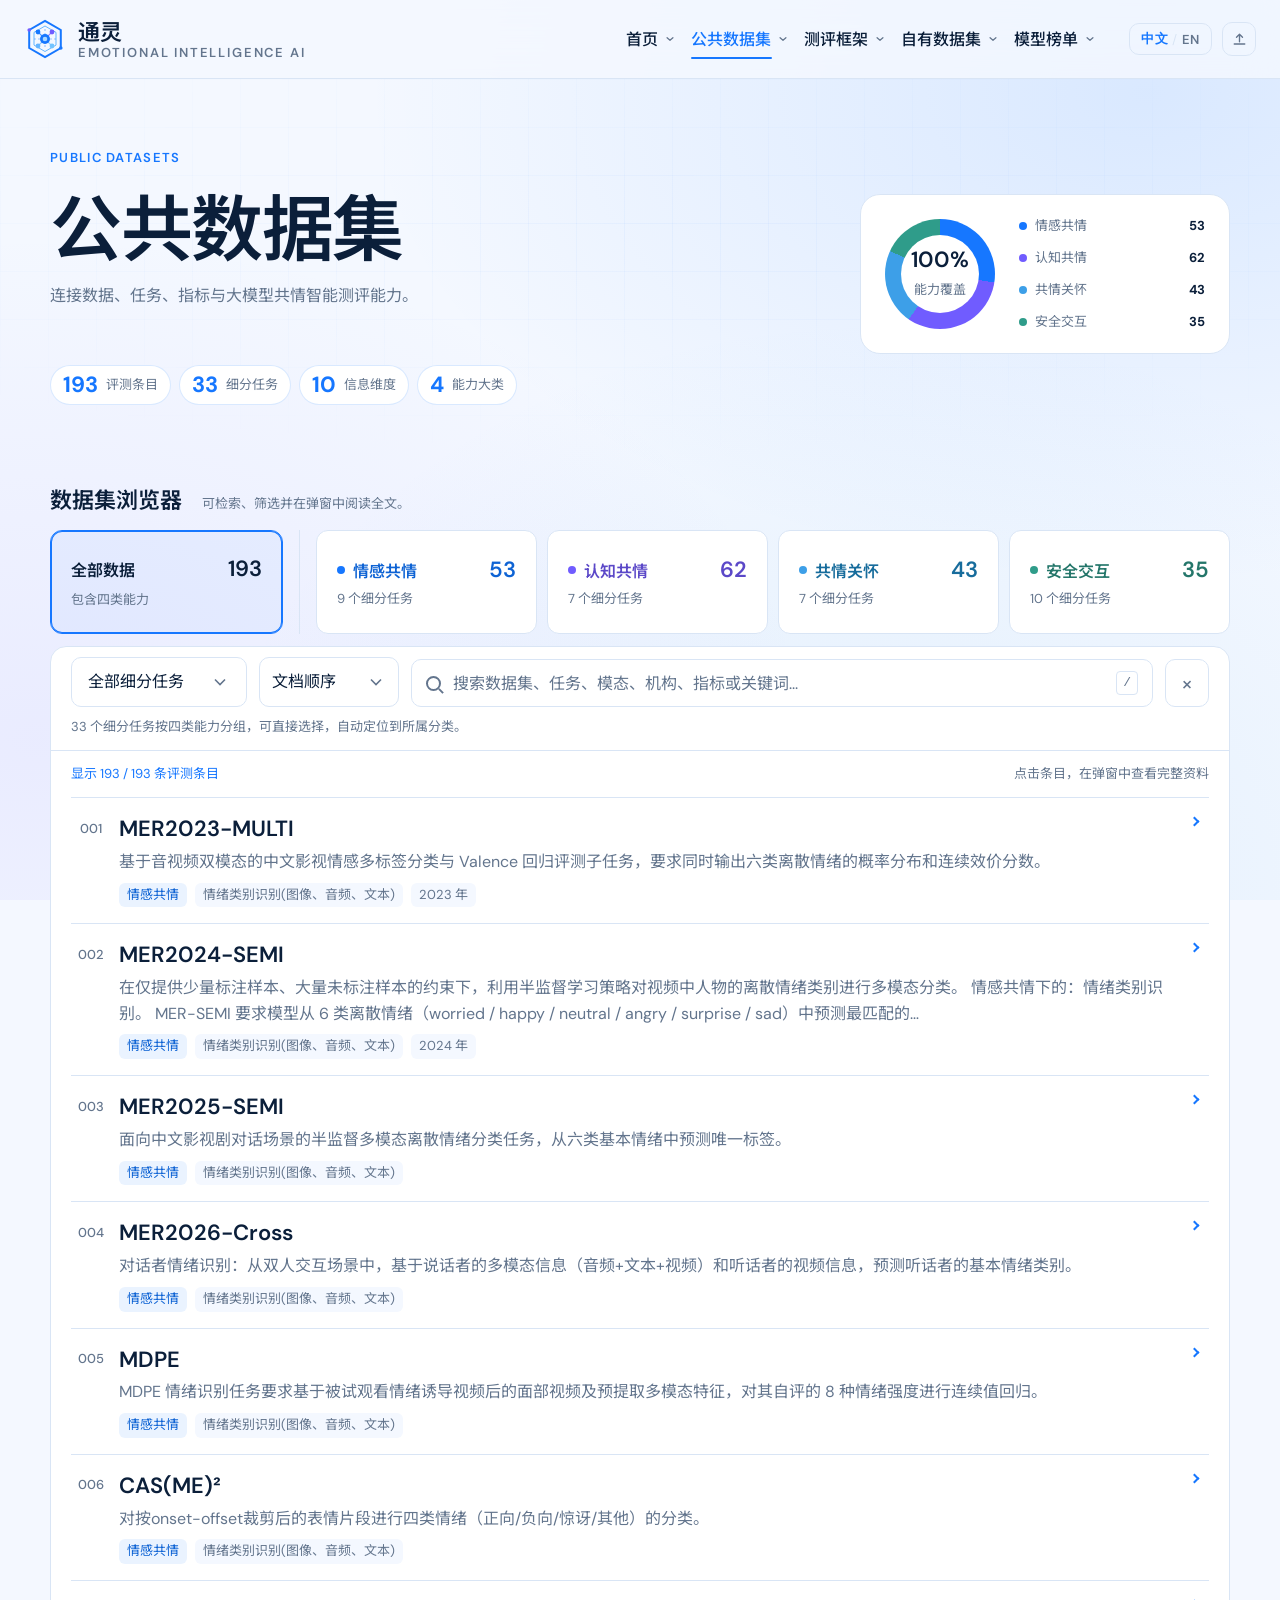
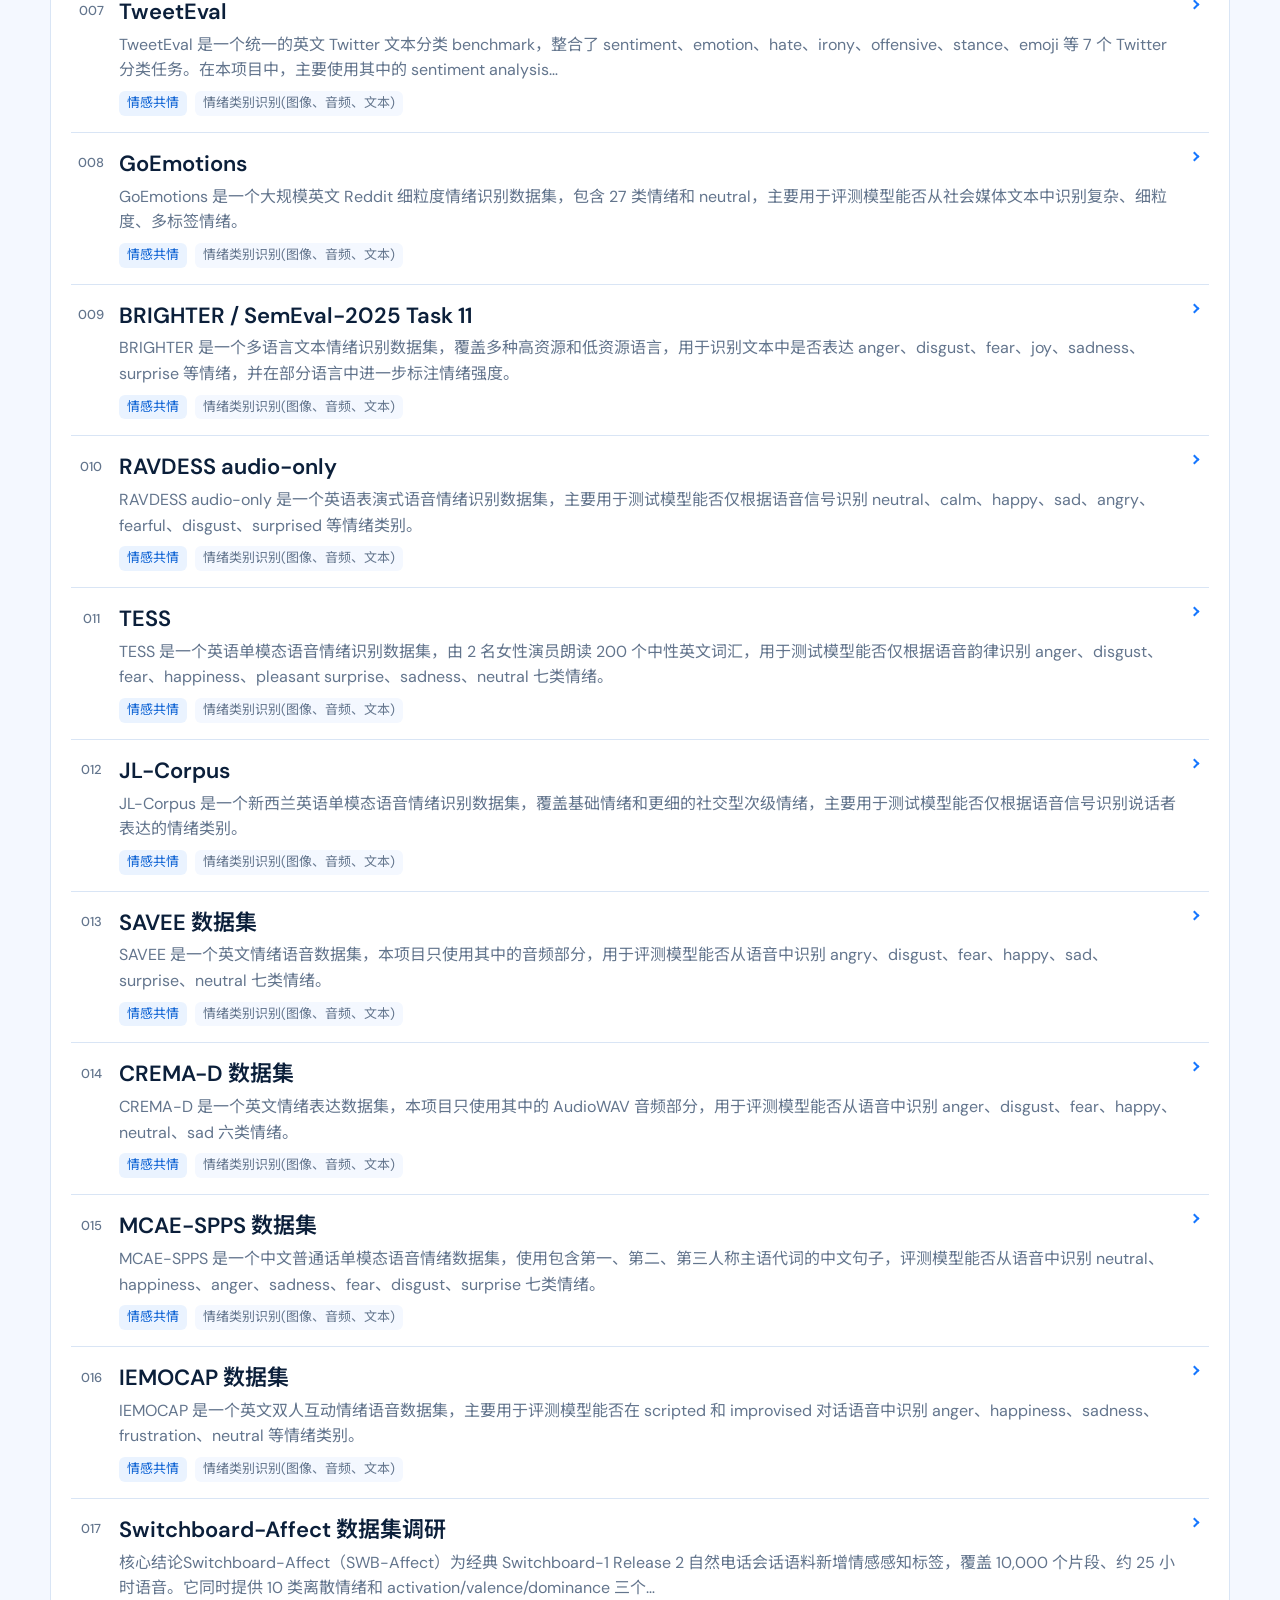
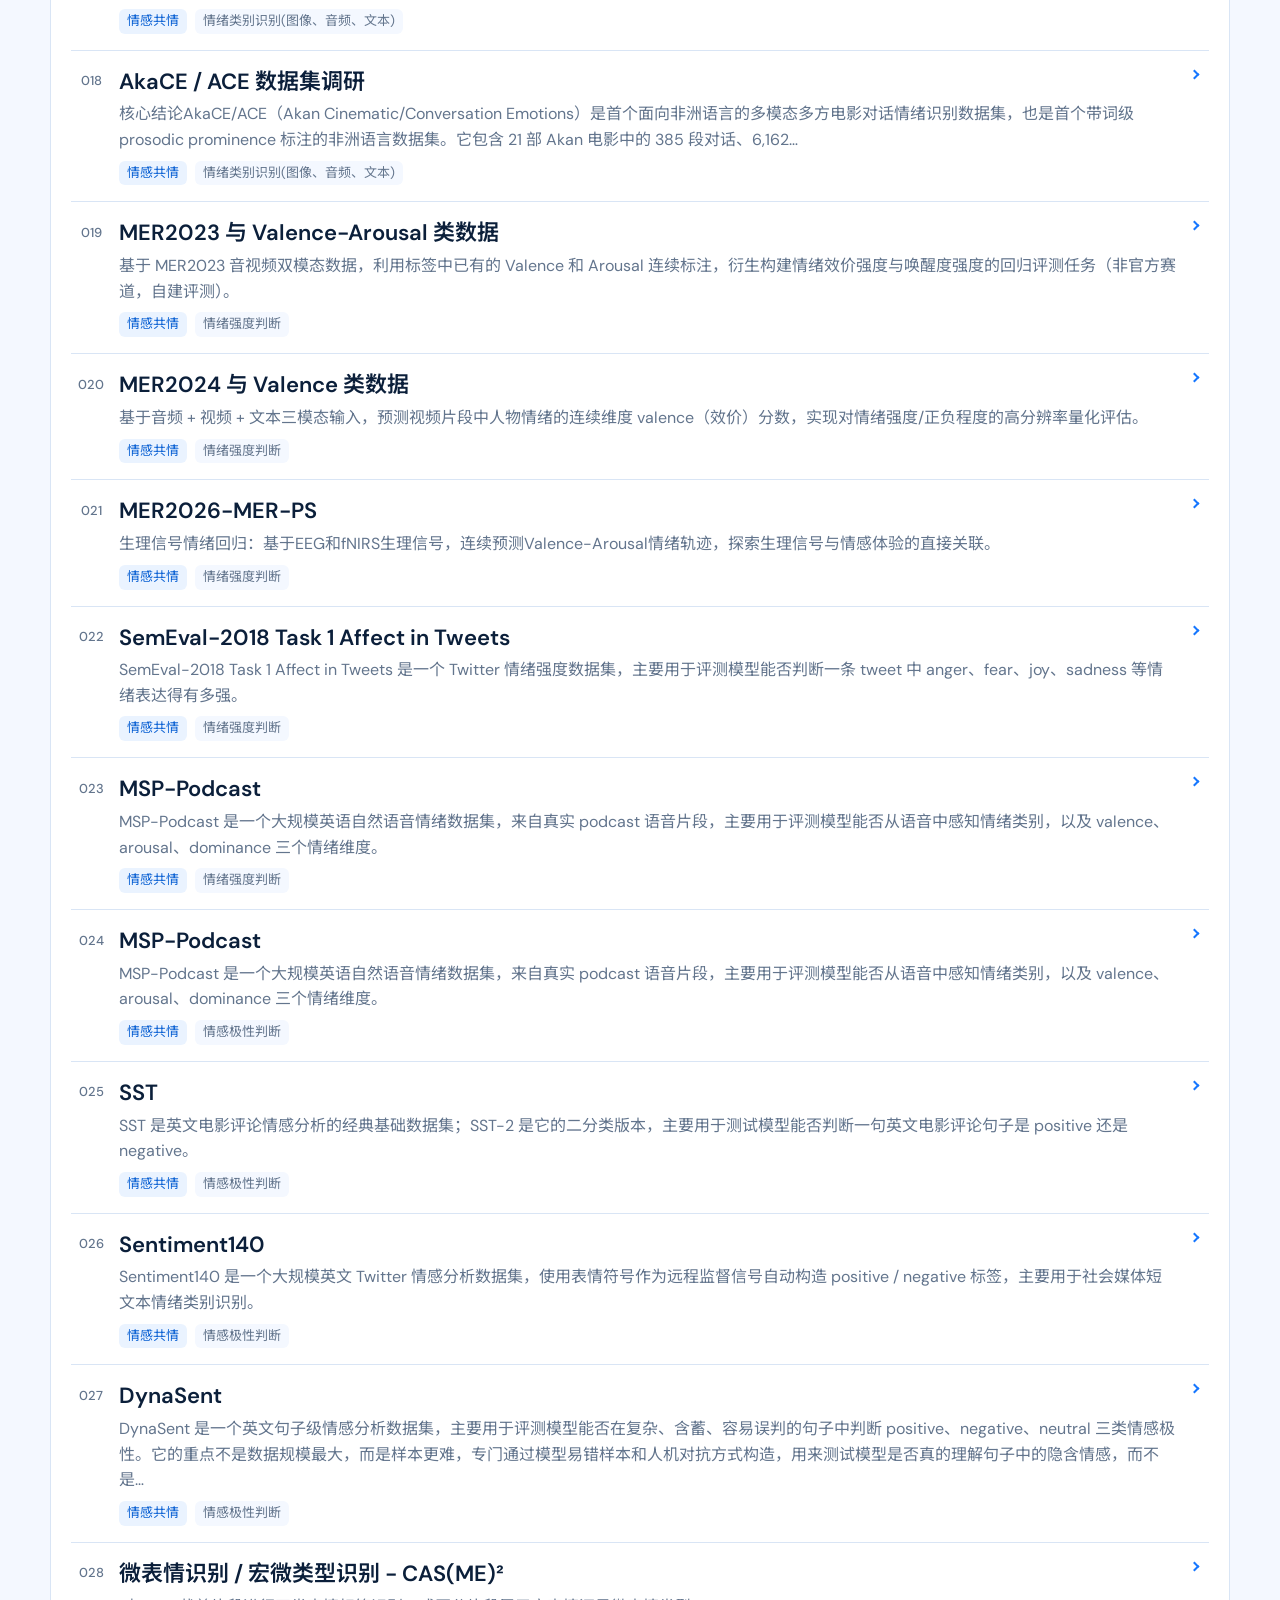
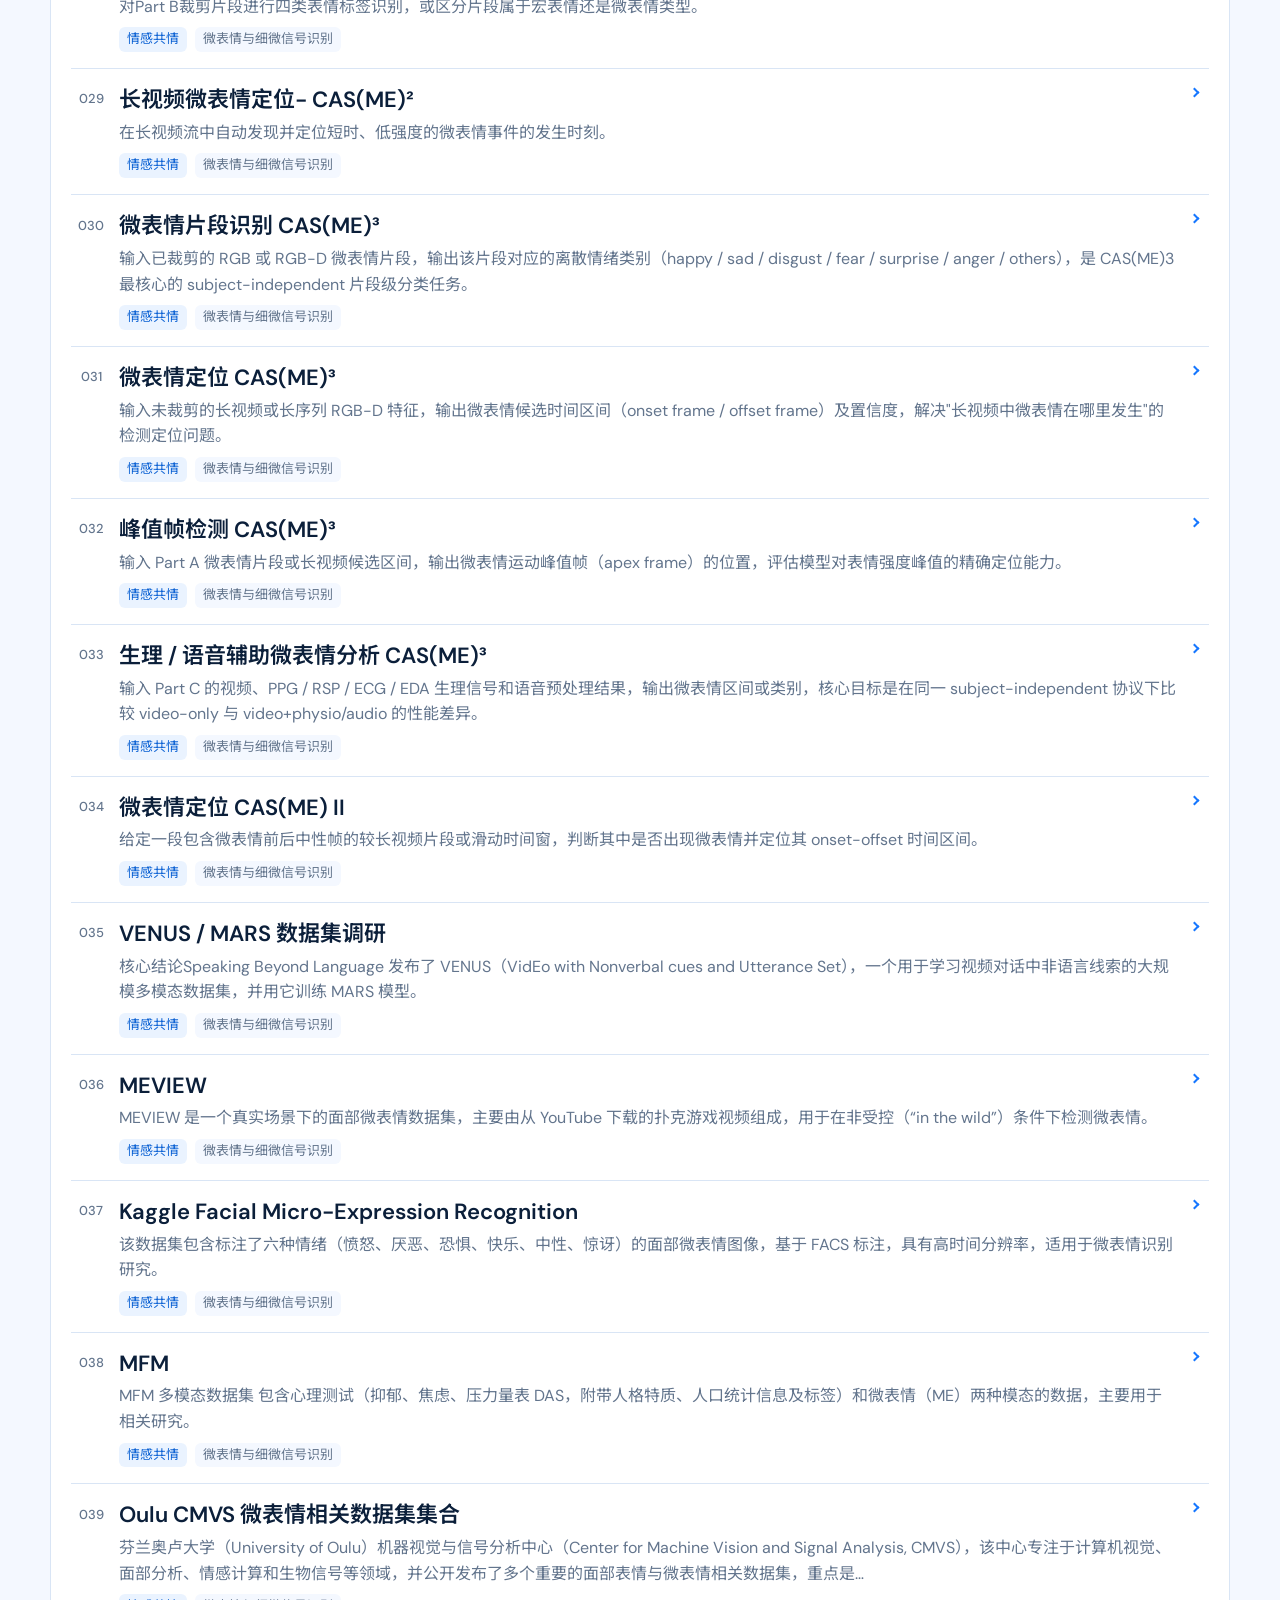
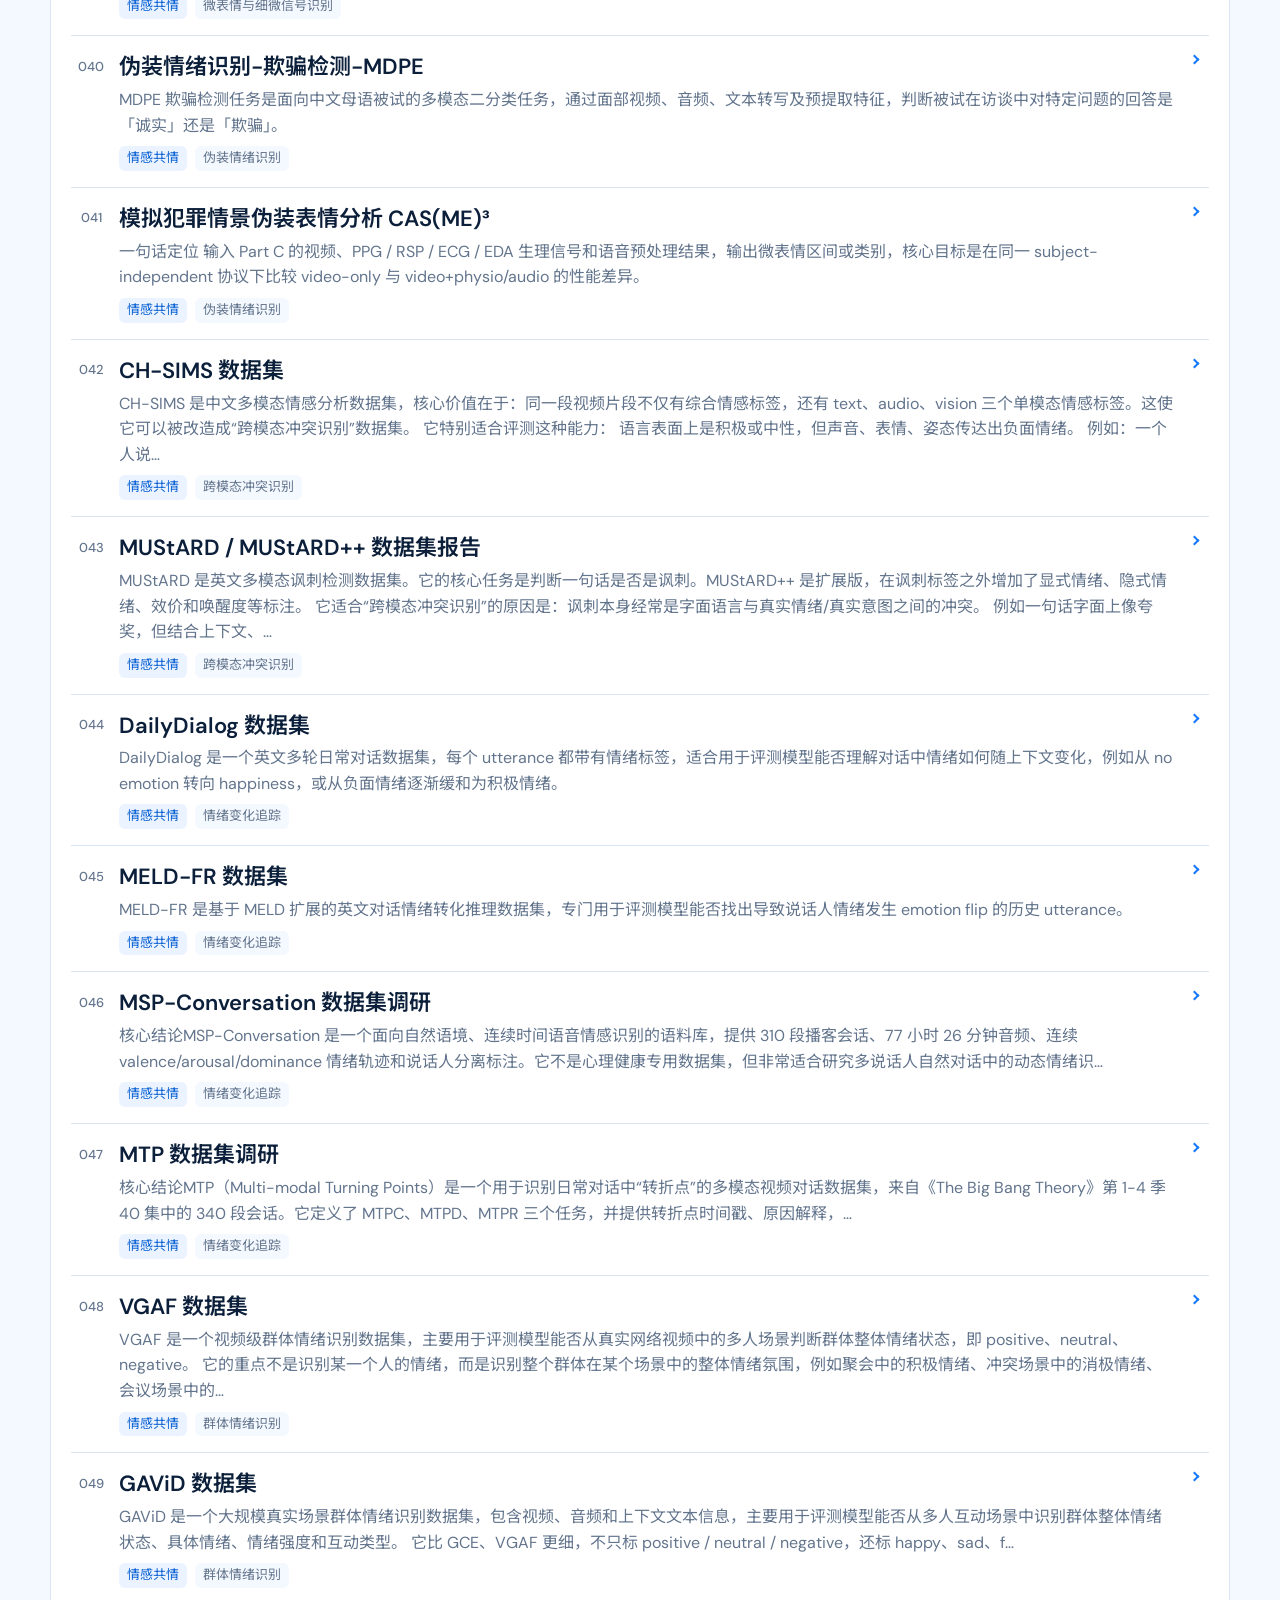
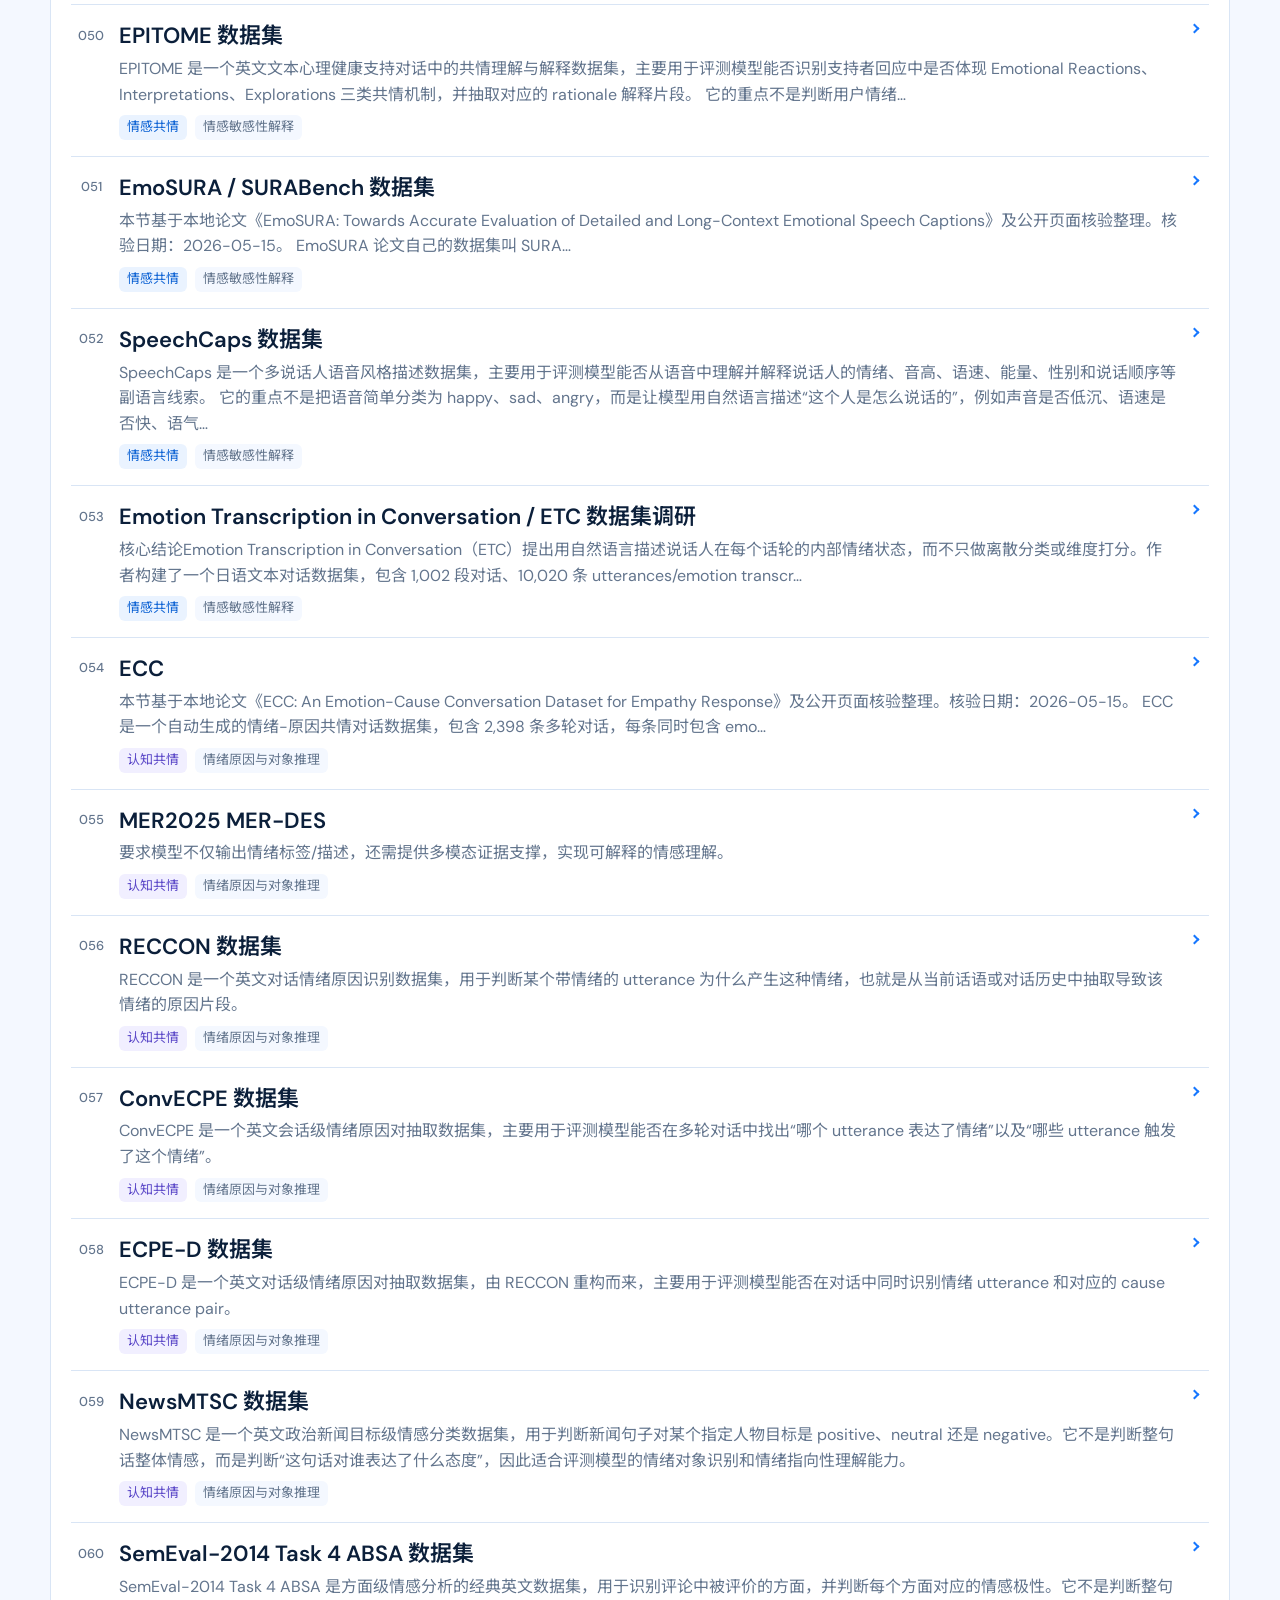
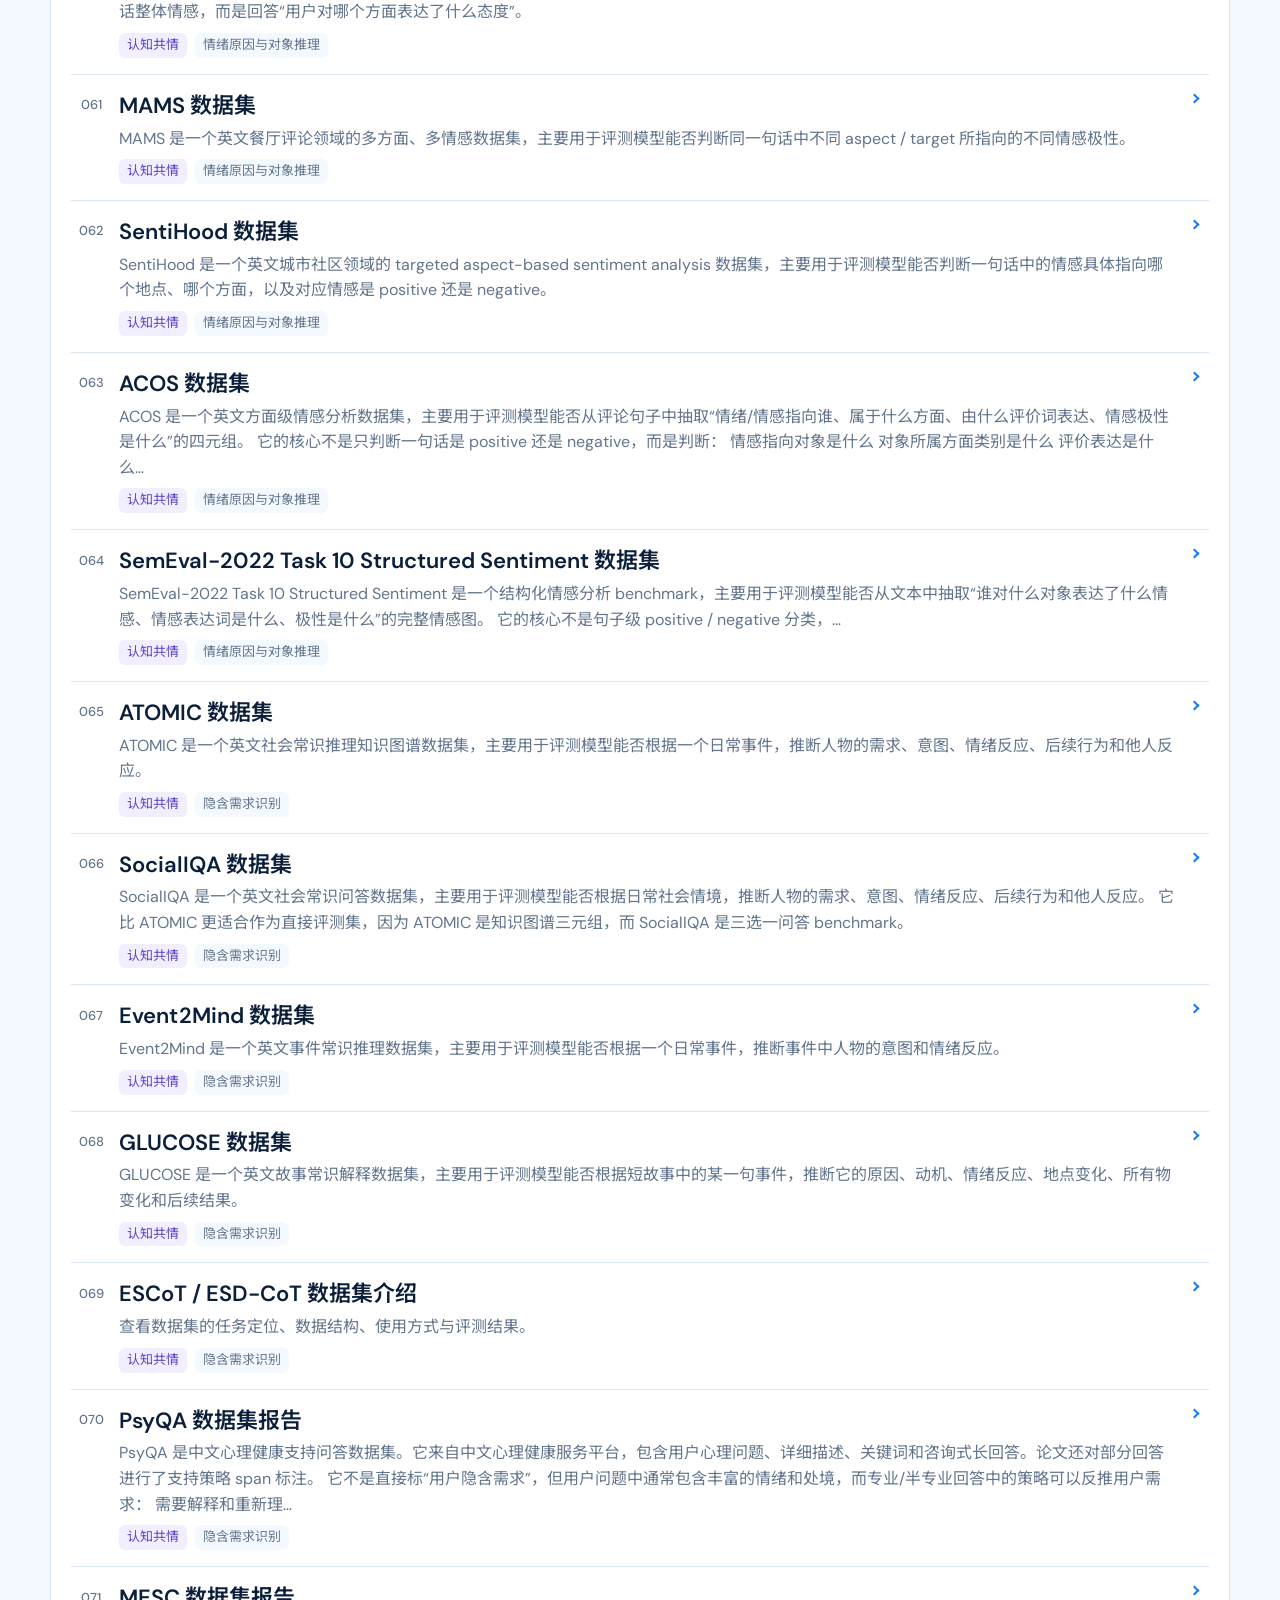
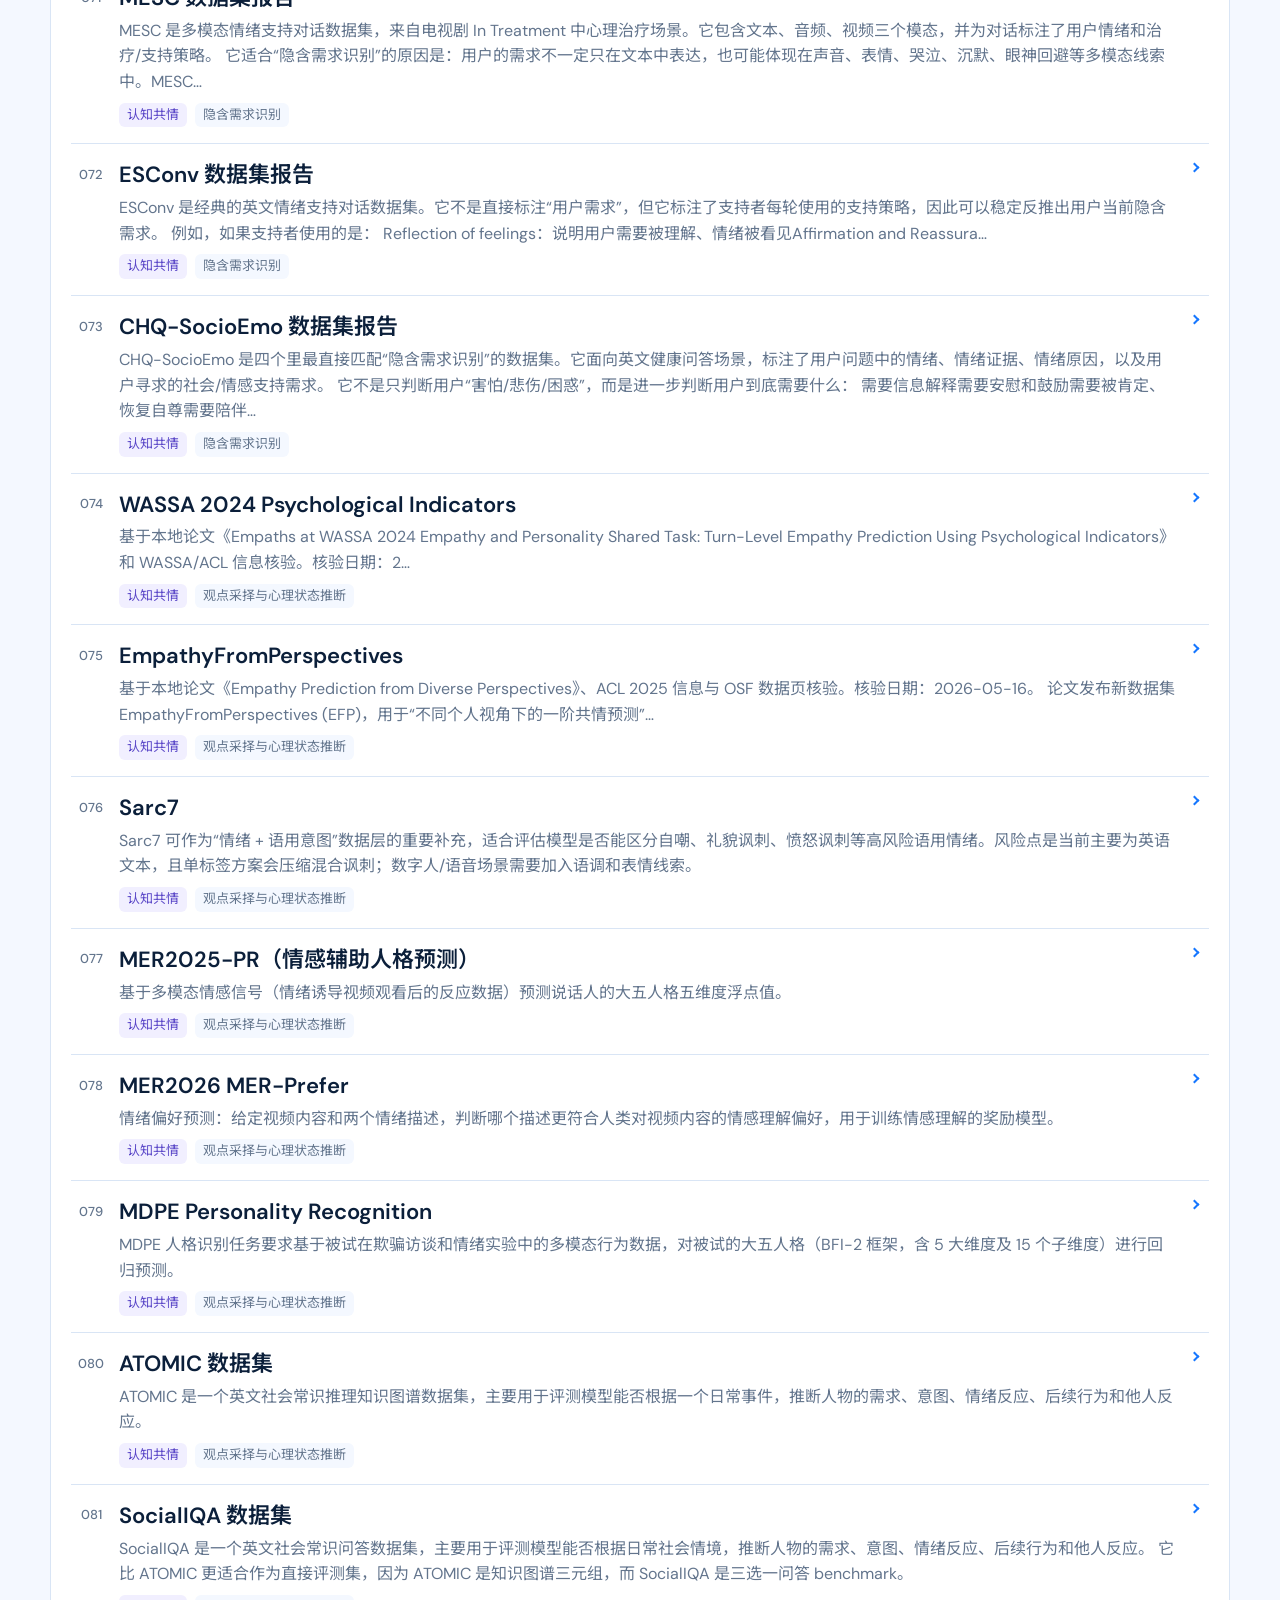
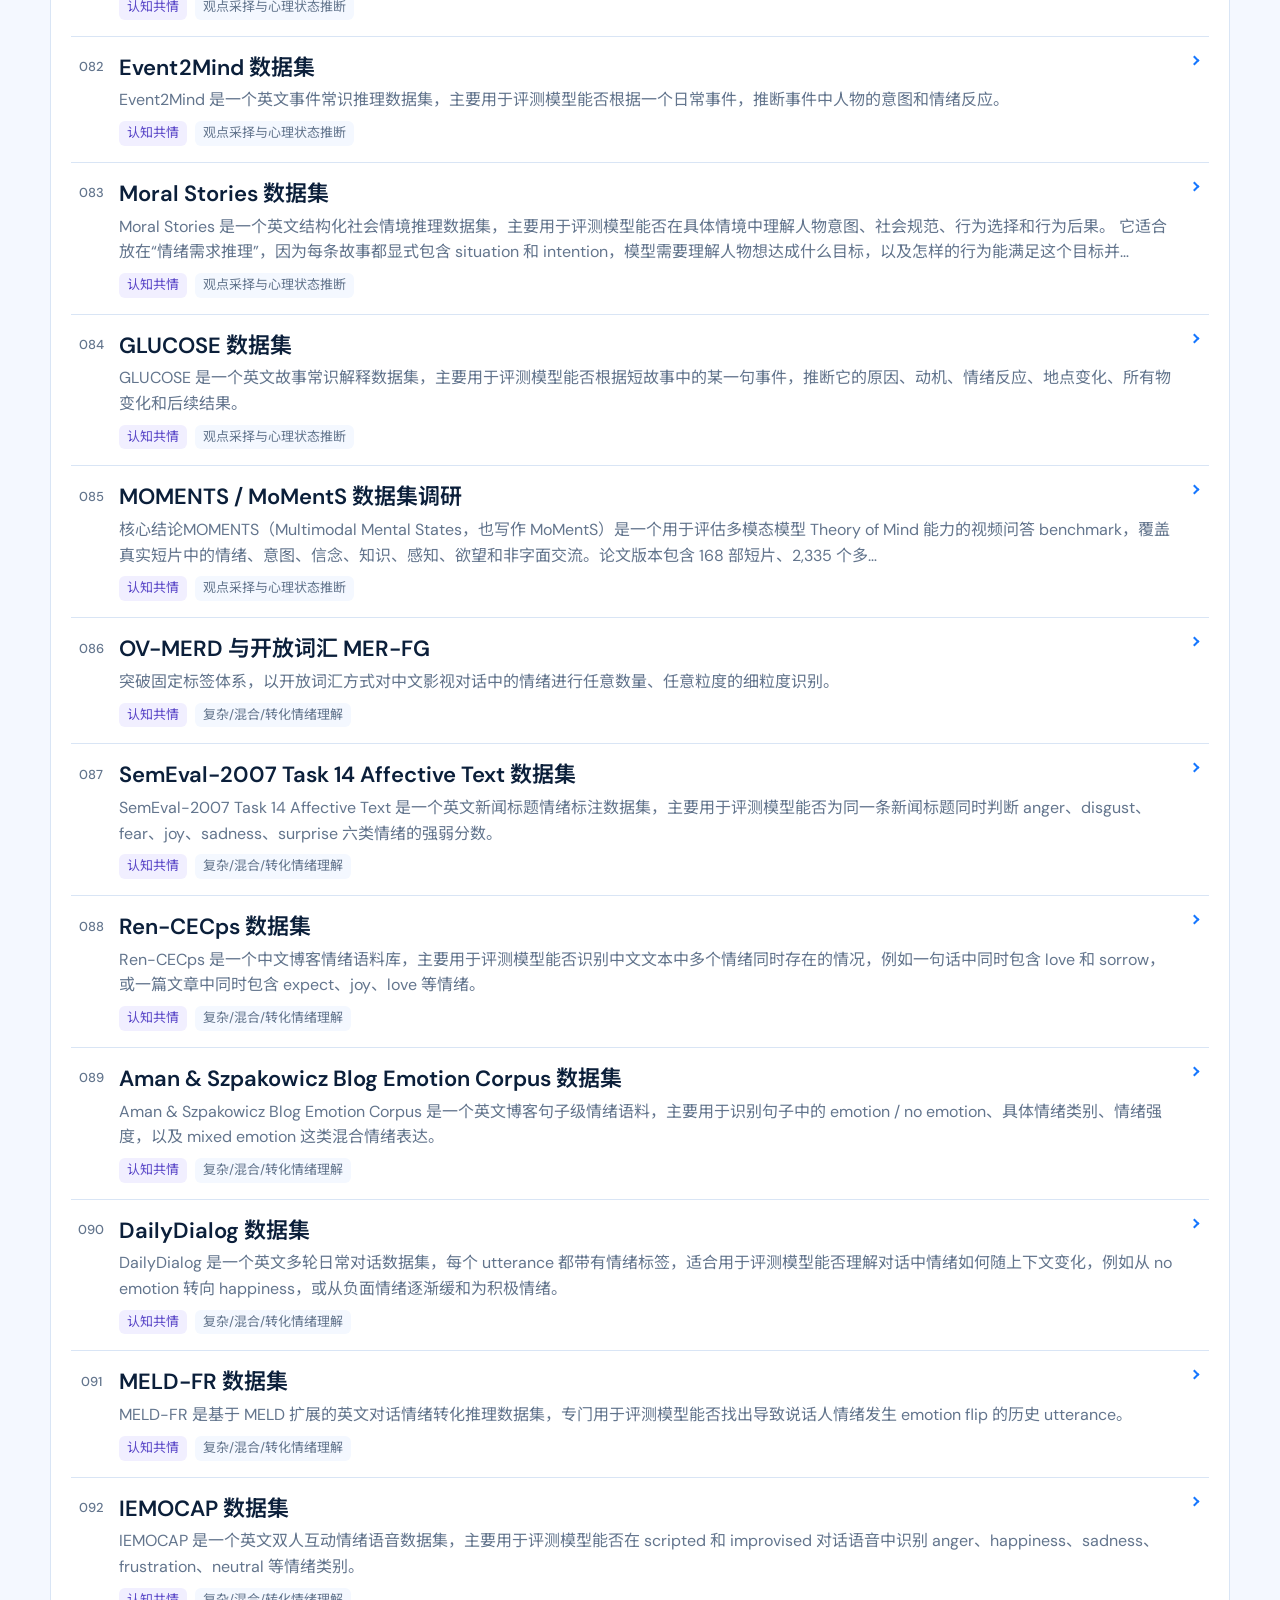
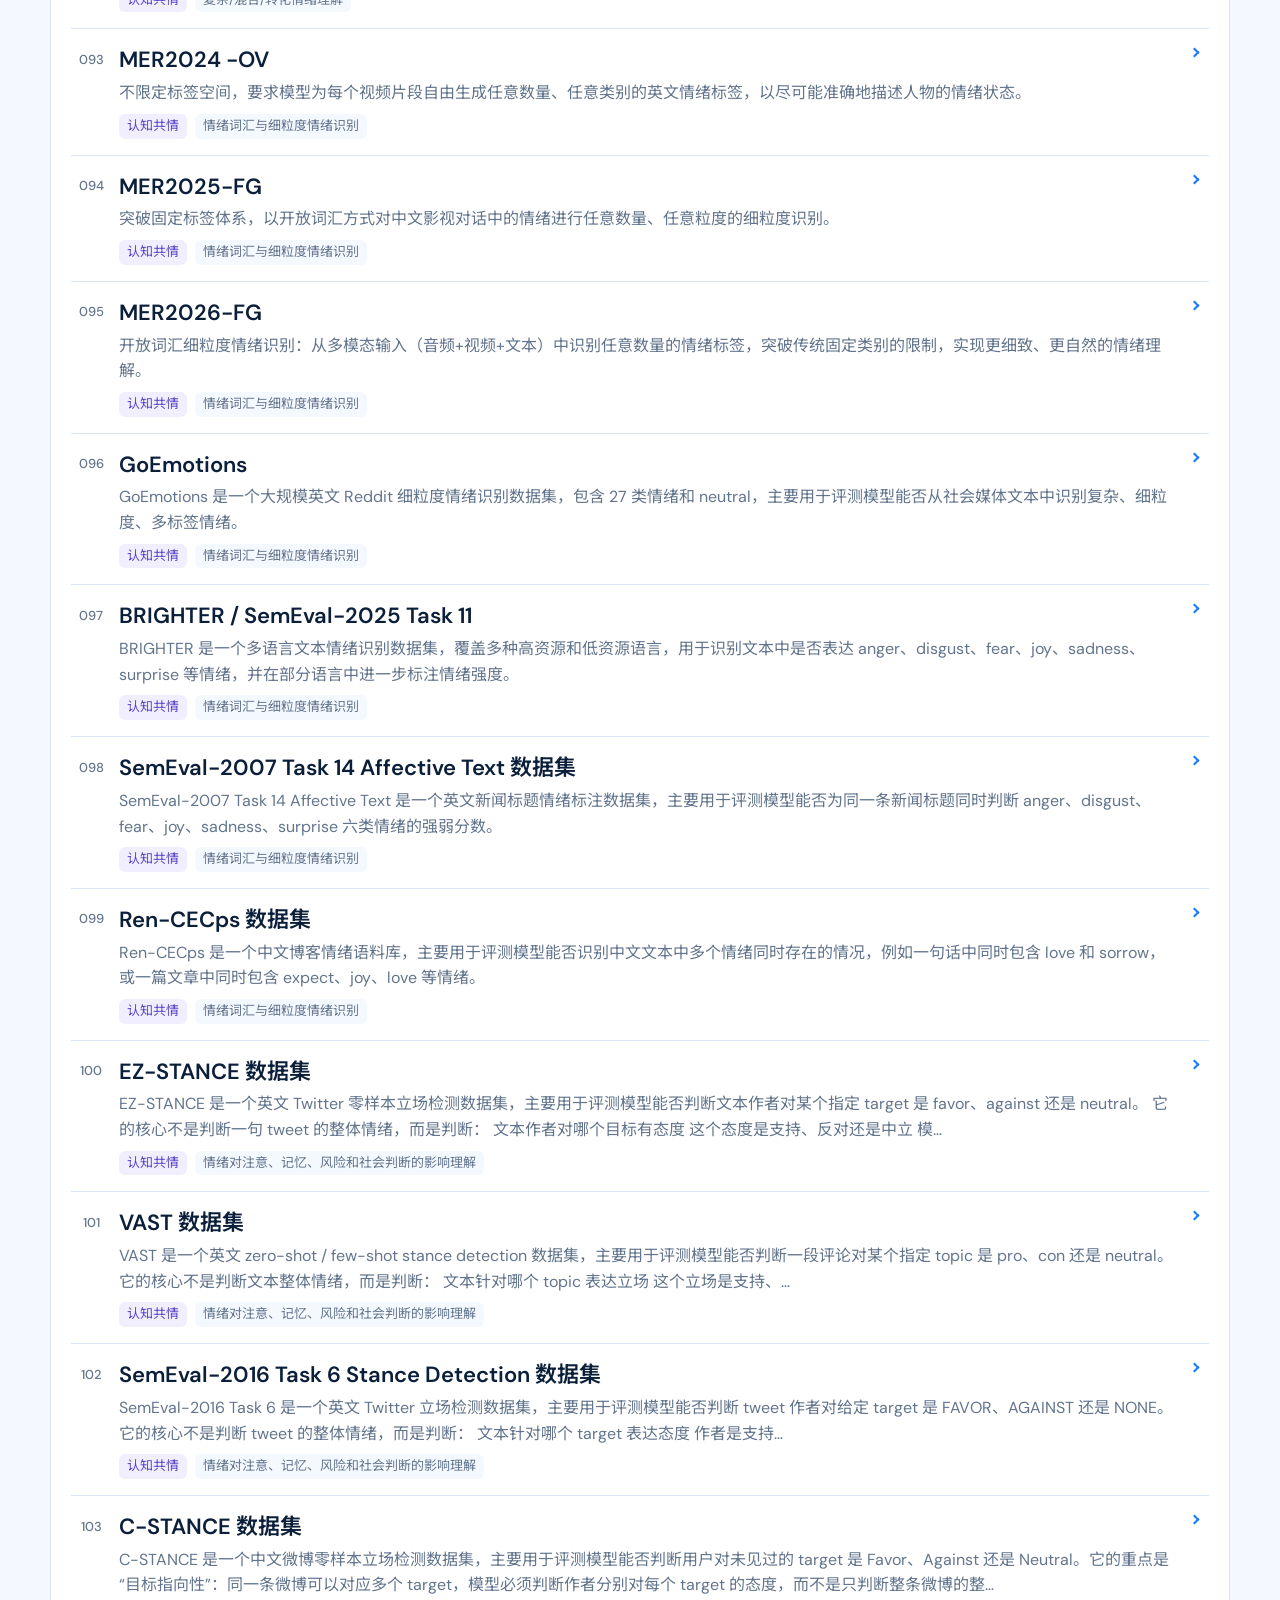
==== commit 95ac5d2f: "Publish current TongLing site and add FTP deployment" ====
--- a/datasets.html
+++ b/datasets.html
@@ -8,10 +8,12 @@
   <link rel="preconnect" href="https://fonts.googleapis.com" />
   <link rel="preconnect" href="https://fonts.gstatic.com" crossorigin />
   <link href="https://fonts.googleapis.com/css2?family=DM+Sans:wght@400;500;600;700&family=Noto+Sans+SC:wght@400;500;600;700&family=JetBrains+Mono:wght@500;600&display=swap" rel="stylesheet" />
-  <link rel="stylesheet" href="styles.css?v=20260819-brand" />
-  <link rel="stylesheet" href="vitality-blue.css?v=20260819-brand" />
+  <link rel="stylesheet" href="styles.css?v=20260831-compact-directory1" />
+  <link rel="stylesheet" href="vitality-blue.css?v=20260831-table-scroll-fix" />
   <link rel="stylesheet" href="animations.css?v=20260819-brand" />
-  <link rel="stylesheet" href="datasets-integrated.css?v=20260828-stat-pills" />
+  <link rel="stylesheet" href="datasets-integrated.css?v=20260831-hero-pill1" />
+  <link rel="stylesheet" href="card-system.css?v=20260831-card-system3" />
+  <link rel="stylesheet" href="color-system.css?v=20260831-color-system5" />
 </head>
 <body class="dataset-view">
 
@@ -123,11 +125,6 @@
         <div class="browser-panel">
           <div class="dataset-task-row" id="tasks">
             <div class="browser-toolbar">
-              <label class="search-box" for="dataset-search">
-                <span class="search-symbol" aria-hidden="true"></span>
-                <input id="dataset-search" type="search" placeholder="搜索数据集、任务、模态、机构、指标或关键词..." autocomplete="off" />
-                <kbd>/</kbd>
-              </label>
               <div class="select-control task-control">
                 <span id="task-picker-label" hidden>细分任务</span>
                 <button id="task-picker-toggle" class="task-picker-toggle" type="button" aria-expanded="false" aria-controls="task-picker-panel" aria-labelledby="task-picker-label task-picker-value">
@@ -135,6 +132,10 @@
                   <svg viewBox="0 0 20 20" width="20" height="20" fill="none" stroke="currentColor" stroke-width="1.6" aria-hidden="true"><path d="m5 7.5 5 5 5-5"/></svg>
                 </button>
                 <select id="task-filter" aria-label="按细分任务筛选" hidden><option value="">全部细分任务</option></select>
+                <div id="task-picker-panel" class="task-picker-panel" role="region" aria-labelledby="task-picker-label" hidden>
+                  <div class="task-picker-heading"><span id="task-picker-heading-label">选择能力分类</span><span id="task-picker-count"></span></div>
+                  <div id="task-picker-options" class="task-picker-options"></div>
+                </div>
               </div>
               <div class="select-control sort-control" id="sort-picker">
                 <button class="task-picker-toggle sort-picker-toggle" id="sort-picker-toggle" type="button" aria-label="排序：文档顺序" aria-expanded="false" aria-controls="sort-picker-panel">
@@ -147,13 +148,14 @@
                 </div>
                 <select id="sort-order" aria-label="数据集排序" hidden><option value="document">文档顺序</option><option value="name">名称排序</option></select>
               </div>
+              <label class="search-box" for="dataset-search">
+                <span class="search-symbol" aria-hidden="true"></span>
+                <input id="dataset-search" type="search" placeholder="搜索数据集、任务、模态、机构、指标或关键词..." autocomplete="off" />
+                <kbd>/</kbd>
+              </label>
               <button class="clear-button" id="clear-filters" type="button" title="清除筛选" aria-label="清除全部筛选">×</button>
             </div>
             <p id="task-description">可直接选择细分任务，自动定位到所属能力分类。</p>
-            <div id="task-picker-panel" class="task-picker-panel" role="region" aria-labelledby="task-picker-label" hidden>
-              <div class="task-picker-heading"><span>选择细分任务</span><span id="task-picker-count"></span></div>
-              <div id="task-picker-options" class="task-picker-options"></div>
-            </div>
           </div>
           <div class="active-filter-row" id="active-filter-row" aria-live="polite"></div>
           <div class="result-row"><span id="result-count" role="status" aria-live="polite">正在载入...</span><span class="view-hint">点击条目，在弹窗中查看完整资料</span></div>
@@ -290,7 +292,8 @@
     </div>
   </dialog>
 
+  <script src="site-navigation.js?v=20260831-directory2"></script>
   <script src="subpages.js"></script>
-  <script src="public-datasets.js?v=20260828-ambient-clean"></script>
+  <script src="public-datasets.js?v=20260831-filter-chip-palette1"></script>
 </body>
 </html>
--- a/styles.css
+++ b/styles.css
@@ -18,6 +18,16 @@
   --line: #d9e5f5;
   --panel-line: #214d7d;
 
+  --font-hero: 72px;
+  --font-display: 48px;
+  --font-title: 22px;
+  --font-body: 16px;
+  --font-caption: 13px;
+  --line-display: 1.2;
+  --line-title: 1.4;
+  --line-body: 1.7;
+  --line-caption: 1.55;
+
   --nav-h: 78px;
   --nav-max: 1320px;
   --shell-max: 1180px;
@@ -49,10 +59,11 @@
 
 body {
   font-family: 'DM Sans', 'Noto Sans SC', sans-serif;
+  font-size: var(--font-body);
   font-weight: 400;
   color: var(--ink);
   background: var(--paper);
-  line-height: 1.6;
+  line-height: var(--line-body);
   overflow-x: hidden;
 }
 
@@ -84,7 +95,7 @@
 
 code {
   font-family: 'JetBrains Mono', 'SF Mono', Consolas, monospace;
-  font-size: .88em;
+  font-size: var(--font-body);
   background: rgba(22, 119, 255, .08);
   padding: 1px 6px;
   border-radius: 5px;
@@ -94,7 +105,7 @@
 /* ---------- 3. Typography ---------- */
 .eyebrow {
   font-family: 'DM Sans', sans-serif;
-  font-size: 13px;
+  font-size: var(--font-caption);
   font-weight: 600;
   letter-spacing: .12em;
   text-transform: uppercase;
@@ -103,7 +114,7 @@
 
 .section-label {
   font-family: 'DM Sans', sans-serif;
-  font-size: 14px;
+  font-size: var(--font-caption);
   font-weight: 600;
   letter-spacing: .1em;
   text-transform: uppercase;
@@ -112,15 +123,19 @@
 
 .section-title {
   font-family: 'Noto Sans SC', sans-serif;
-  font-size: clamp(34px, 4.4vw, 54px);
-  font-weight: 600;
-  line-height: 1.18;
-  color: var(--ink);
-  letter-spacing: -.01em;
+  font-size: var(--font-display);
+  font-weight: 600;
+  line-height: 1.1;
+  color: var(--ink);
+  letter-spacing: -.02em;
+}
+
+.subpage-hero h1.section-title {
+  font-size: var(--font-hero);
 }
 
 .section-desc {
-  font-size: 17px;
+  font-size: var(--font-body);
   color: var(--muted);
   max-width: 620px;
   line-height: 1.7;
@@ -164,22 +179,22 @@
   padding: 0 24px;
   display: flex;
   align-items: center;
-  gap: 36px;
+  gap: 24px;
 }
 
 .nav-links {
   display: flex;
   align-items: center;
-  gap: 8px;
-  margin-left: 12px;
+  margin-left: auto;
+  gap: 0;
 }
 
 .nav-links a {
   font-family: 'Noto Sans SC', sans-serif;
-  font-size: 15px;
+  font-size: var(--font-body);
   font-weight: 500;
   color: var(--ink);
-  padding: 8px 16px;
+  padding: 6px 10px;
   border-radius: 8px;
   position: relative;
   transition: color .25s var(--ease), background .25s var(--ease);
@@ -197,19 +212,223 @@
 .nav-links a.active::after {
   content: '';
   position: absolute;
-  left: 16px;
-  right: 16px;
-  bottom: 2px;
+  left: 10px;
+  right: 10px;
+  bottom: 0;
   height: 2px;
   background: var(--blue);
   border-radius: 2px;
 }
 
+.nav-directory-item {
+  display: flex;
+  align-items: center;
+}
+
+.nav-directory-item > .nav-directory-page-link {
+  padding-right: 3px;
+}
+
+.nav-directory-item > .nav-directory-page-link.active::after {
+  right: 2px;
+}
+
+.nav-directory-toggle {
+  width: 22px;
+  height: 30px;
+  margin-left: -2px;
+  padding: 0;
+  display: inline-flex;
+  align-items: center;
+  justify-content: center;
+  color: var(--muted);
+  background: transparent;
+  border: 0;
+  border-radius: 6px;
+  cursor: pointer;
+  transition: color .2s var(--ease), background .2s var(--ease);
+}
+
+.nav-directory-toggle:hover,
+.nav-directory-toggle:focus-visible,
+.nav-directory-item.is-open .nav-directory-toggle {
+  color: var(--blue);
+  background: rgba(22, 119, 255, .07);
+}
+
+.nav-directory-toggle svg {
+  width: 10px;
+  height: 10px;
+  fill: none;
+  stroke: currentColor;
+  stroke-width: 1.5;
+  stroke-linecap: round;
+  stroke-linejoin: round;
+  transition: transform .22s var(--ease);
+}
+
+.nav-directory-item.is-open .nav-directory-toggle svg {
+  transform: rotate(180deg);
+}
+
+.site-directory-panel {
+  --directory-width: 600px;
+  --directory-intro: 160px;
+  position: fixed;
+  top: calc(var(--nav-h) + 10px);
+  left: var(--directory-left, 50%);
+  width: min(var(--directory-width), calc(100vw - 48px));
+  z-index: 1001;
+  opacity: 0;
+  visibility: hidden;
+  pointer-events: none;
+  transform: translate(-50%, -10px);
+  transition: opacity .2s var(--ease), transform .2s var(--ease), visibility .2s;
+}
+
+.site-directory-panel[data-content-size="compact"] {
+  --directory-width: 440px;
+  --directory-intro: 145px;
+}
+
+.site-directory-panel[data-content-size="medium"] {
+  --directory-width: 560px;
+  --directory-intro: 155px;
+}
+
+.site-directory-panel[data-content-size="medium"] .site-directory-groups {
+  grid-template-columns: repeat(2, minmax(0, 1fr));
+  gap: 16px;
+}
+
+.site-directory-panel[data-content-size="standard"] {
+  --directory-width: 600px;
+  --directory-intro: 160px;
+}
+
+.site-directory-panel[data-content-size="wide"] {
+  --directory-width: 660px;
+  --directory-intro: 165px;
+}
+
+.nav-directory-item.is-open .site-directory-panel {
+  opacity: 1;
+  visibility: visible;
+  pointer-events: auto;
+  transform: translate(-50%, 0);
+}
+
+.site-directory-panel-inner {
+  display: grid;
+  grid-template-columns: var(--directory-intro) minmax(0, 1fr);
+  gap: 20px;
+  padding: 18px;
+  background: rgba(255, 255, 255, .97);
+  border: 1px solid rgba(174, 203, 240, .72);
+  border-radius: 16px;
+  box-shadow: 0 22px 60px rgba(38, 74, 125, .18), 0 2px 8px rgba(38, 74, 125, .06);
+  backdrop-filter: blur(22px);
+  -webkit-backdrop-filter: blur(22px);
+}
+
+.site-directory-overview {
+  padding: 2px 18px 2px 2px;
+  border-right: 1px solid var(--line);
+}
+
+.site-directory-eyebrow {
+  display: block;
+  margin-bottom: 10px;
+  color: var(--blue);
+  font-size: var(--font-caption);
+  font-weight: 700;
+  letter-spacing: .12em;
+}
+
+.site-directory-overview strong {
+  display: block;
+  color: var(--ink);
+  font-size: var(--font-title);
+  line-height: 1.35;
+}
+
+.site-directory-overview p {
+  margin-top: 8px;
+  color: var(--muted);
+  font-size: var(--font-caption);
+  line-height: 1.75;
+}
+
+.nav-links .site-directory-enter {
+  display: inline-flex;
+  margin-top: 14px;
+  padding: 0 !important;
+  color: var(--blue) !important;
+  background: transparent !important;
+  font-size: var(--font-caption);
+  font-weight: 700 !important;
+}
+
+.site-directory-enter::after {
+  display: none !important;
+}
+
+.site-directory-groups {
+  display: grid;
+  grid-template-columns: repeat(auto-fit, minmax(150px, 1fr));
+  gap: 16px;
+}
+
+.site-directory-group h2 {
+  margin: 2px 8px 6px;
+  color: var(--muted);
+  font-size: var(--font-caption);
+  font-weight: 500;
+}
+
+.nav-links .site-directory-link {
+  display: block;
+  padding: 7px 8px;
+  color: var(--ink);
+  font-size: var(--font-caption);
+  line-height: 1.4;
+  border-radius: 7px;
+}
+
+.nav-links .site-directory-link::after {
+  display: none;
+}
+
+.nav-links .site-directory-link:hover,
+.nav-links .site-directory-link:focus-visible,
+.nav-links .site-directory-link.is-current {
+  color: var(--blue);
+  background: rgba(22, 119, 255, .075);
+}
+
+[id^="home-"],
+[id^="framework-"],
+[id^="owned-"],
+[id^="leaderboard-"],
+#overview,
+#browser,
+#categories,
+#tasks,
+#entry-list {
+  scroll-margin-top: calc(var(--nav-h) + 28px);
+}
+
 .nav-actions {
   margin-left: auto;
   display: flex;
   align-items: center;
-  gap: 12px;
+  gap: 10px;
+}
+
+@media (min-width: 901px) {
+  .nav-actions {
+    margin-left: 4px;
+  }
 }
 
 .nav-toggle {
@@ -265,7 +484,7 @@
 
 .brand-word {
   font-family: 'Noto Sans SC', sans-serif;
-  font-size: 20px;
+  font-size: var(--font-title);
   font-weight: 600;
   color: var(--ink);
   display: flex;
@@ -280,7 +499,7 @@
 
 .brand-word small {
   font-family: 'DM Sans', sans-serif;
-  font-size: 9px;
+  font-size: var(--font-caption);
   font-weight: 600;
   letter-spacing: .14em;
   color: var(--muted);
@@ -293,7 +512,7 @@
   align-items: center;
   gap: 8px;
   font-family: 'Noto Sans SC', sans-serif;
-  font-size: 15px;
+  font-size: var(--font-body);
   font-weight: 500;
   padding: 12px 24px;
   border-radius: var(--radius-sm);
@@ -340,7 +559,7 @@
 
 .btn-link {
   font-family: 'DM Sans', sans-serif;
-  font-size: 14px;
+  font-size: var(--font-body);
   font-weight: 600;
   color: var(--blue);
   display: inline-flex;
@@ -355,7 +574,7 @@
 
 .btn-nav {
   font-family: 'DM Sans', sans-serif;
-  font-size: 14px;
+  font-size: var(--font-body);
   font-weight: 600;
   color: var(--blue);
   padding: 9px 18px;
@@ -372,7 +591,7 @@
 
 .lang-toggle {
   font-family: 'DM Sans', sans-serif;
-  font-size: 12px;
+  font-size: var(--font-caption);
   font-weight: 600;
   padding: 6px 11px;
   border: 1px solid var(--line);
@@ -438,7 +657,7 @@
 
 .card-num {
   font-family: 'DM Sans', sans-serif;
-  font-size: 13px;
+  font-size: var(--font-caption);
   font-weight: 600;
   letter-spacing: .1em;
   color: var(--blue-light);
@@ -446,7 +665,7 @@
 
 .card-title {
   font-family: 'Noto Sans SC', sans-serif;
-  font-size: 24px;
+  font-size: var(--font-title);
   font-weight: 600;
   color: var(--ink);
   margin: 12px 0 16px;
@@ -455,7 +674,7 @@
 .card-weight {
   display: inline-block;
   font-family: 'DM Sans', sans-serif;
-  font-size: 12px;
+  font-size: var(--font-caption);
   font-weight: 600;
   color: var(--blue);
   background: rgba(22, 119, 255, .08);
@@ -471,7 +690,7 @@
 }
 
 .card-list li {
-  font-size: 15px;
+  font-size: var(--font-body);
   color: var(--muted);
   padding-left: 20px;
   position: relative;
@@ -489,7 +708,7 @@
 }
 
 .card-desc {
-  font-size: 15px;
+  font-size: var(--font-body);
   color: var(--muted);
   line-height: 1.7;
 }
@@ -501,6 +720,16 @@
   gap: 24px;
 }
 
+@media (max-width: 760px) {
+  :root {
+    --font-hero: 42px;
+    --font-display: 34px;
+    --font-title: 20px;
+    --font-body: 15px;
+    --font-caption: 12px;
+  }
+}
+
 .framework-card-link {
   display: block;
   color: inherit;
@@ -540,14 +769,14 @@
 
 .metric-num {
   font-family: 'DM Sans', sans-serif;
-  font-size: 32px;
+  font-size: var(--font-display);
   font-weight: 600;
   color: var(--ink);
   line-height: 1;
 }
 
 .metric-label {
-  font-size: 13px;
+  font-size: var(--font-caption);
   color: var(--muted);
 }
 
@@ -562,12 +791,12 @@
 .data-table {
   width: 100%;
   border-collapse: collapse;
-  font-size: 15px;
+  font-size: var(--font-body);
 }
 
 .data-table th {
   font-family: 'DM Sans', sans-serif;
-  font-size: 12px;
+  font-size: var(--font-caption);
   font-weight: 600;
   letter-spacing: .08em;
   text-transform: uppercase;
@@ -605,7 +834,7 @@
 
 .table-tag {
   display: inline-block;
-  font-size: 12px;
+  font-size: var(--font-caption);
   font-weight: 500;
   padding: 3px 10px;
   border-radius: 20px;
@@ -619,7 +848,7 @@
 .arrow-cell {
   text-align: right;
   color: var(--muted);
-  font-size: 18px;
+  font-size: var(--font-title);
 }
 
 /* ---------- 12. Tags / Chips ---------- */
@@ -627,7 +856,7 @@
   display: inline-flex;
   align-items: center;
   gap: 6px;
-  font-size: 13px;
+  font-size: var(--font-caption);
   font-weight: 500;
   padding: 6px 14px;
   border-radius: 20px;
@@ -643,7 +872,7 @@
 }
 
 .theory-tags .chip {
-  font-size: 12px;
+  font-size: var(--font-caption);
   font-style: italic;
   font-weight: 400;
   opacity: 0.65;
@@ -683,14 +912,14 @@
 
 .stat-big {
   font-family: 'DM Sans', sans-serif;
-  font-size: 48px;
+  font-size: var(--font-display);
   font-weight: 600;
   color: var(--blue);
   line-height: 1;
 }
 
 .stat-sub {
-  font-size: 14px;
+  font-size: var(--font-body);
   color: var(--muted);
   margin-top: 6px;
 }
@@ -698,7 +927,7 @@
 /* ---------- 14. EI-META 七维体系 ---------- */
 .eimeta-formula {
   font-family: 'JetBrains Mono', 'SF Mono', monospace;
-  font-size: clamp(15px, 2vw, 20px);
+  font-size: var(--font-title);
   font-weight: 600;
   color: var(--blue);
   background: rgba(22, 119, 255, .05);
@@ -740,7 +969,7 @@
   align-items: center;
   justify-content: center;
   font-family: 'DM Sans', sans-serif;
-  font-size: 22px;
+  font-size: var(--font-title);
   font-weight: 700;
   color: var(--white);
   background: linear-gradient(135deg, var(--blue), var(--blue-light));
@@ -752,14 +981,14 @@
 
 .eimeta-name {
   font-family: 'Noto Sans SC', sans-serif;
-  font-size: 16px;
+  font-size: var(--font-body);
   font-weight: 600;
   color: var(--ink);
   margin-bottom: 8px;
 }
 
 .eimeta-desc {
-  font-size: 12.5px;
+  font-size: var(--font-caption);
   color: var(--muted);
   line-height: 1.6;
   margin-bottom: 12px;
@@ -773,7 +1002,7 @@
 }
 
 .eimeta-keys span {
-  font-size: 11px;
+  font-size: var(--font-caption);
   color: var(--blue);
   background: rgba(22, 119, 255, .07);
   padding: 2px 8px;
@@ -798,7 +1027,7 @@
 
 .process-step-num {
   font-family: 'DM Sans', sans-serif;
-  font-size: 40px;
+  font-size: var(--font-display);
   font-weight: 700;
   color: rgba(22, 119, 255, .15);
   line-height: 1;
@@ -807,14 +1036,14 @@
 
 .process-step-title {
   font-family: 'Noto Sans SC', sans-serif;
-  font-size: 19px;
+  font-size: var(--font-title);
   font-weight: 600;
   color: var(--ink);
   margin-bottom: 10px;
 }
 
 .process-step p {
-  font-size: 14.5px;
+  font-size: var(--font-body);
   color: var(--muted);
   line-height: 1.7;
 }
@@ -833,7 +1062,7 @@
 
 .pipeline-node {
   font-family: 'Noto Sans SC', sans-serif;
-  font-size: 14px;
+  font-size: var(--font-body);
   font-weight: 600;
   color: var(--blue);
   background: rgba(22, 119, 255, .07);
@@ -844,7 +1073,7 @@
 
 .pipeline-arrow {
   color: var(--blue-light);
-  font-size: 16px;
+  font-size: var(--font-body);
   margin: 0 8px;
   flex-shrink: 0;
 }
@@ -891,7 +1120,7 @@
 
 .mei-card-num {
   font-family: 'DM Sans', sans-serif;
-  font-size: 12px;
+  font-size: var(--font-caption);
   font-weight: 700;
   letter-spacing: .1em;
   color: var(--blue-light);
@@ -899,7 +1128,7 @@
 
 .mei-card-title {
   font-family: 'Noto Sans SC', sans-serif;
-  font-size: 17px;
+  font-size: var(--font-body);
   font-weight: 600;
   color: var(--ink);
   margin: 8px 0 4px;
@@ -907,13 +1136,13 @@
 
 .mei-card-en {
   font-family: 'DM Sans', sans-serif;
-  font-size: 12px;
+  font-size: var(--font-caption);
   color: var(--muted);
   margin-bottom: 10px;
 }
 
 .mei-card p {
-  font-size: 13.5px;
+  font-size: var(--font-caption);
   color: var(--muted);
   line-height: 1.65;
 }
@@ -935,14 +1164,14 @@
 
 .radar-title {
   font-family: 'Noto Sans SC', sans-serif;
-  font-size: 15px;
+  font-size: var(--font-body);
   font-weight: 600;
   color: var(--ink);
   margin-bottom: 4px;
 }
 
 .radar-sub {
-  font-size: 12px;
+  font-size: var(--font-caption);
   color: var(--muted);
   margin-bottom: 16px;
 }
@@ -955,14 +1184,14 @@
 
 .radar-axis-label {
   font-family: 'Noto Sans SC', sans-serif;
-  font-size: 11px;
+  font-size: var(--font-caption);
   font-weight: 600;
   fill: var(--ink);
 }
 
 .radar-axis-val {
   font-family: 'DM Sans', sans-serif;
-  font-size: 10px;
+  font-size: var(--font-caption);
   fill: var(--blue);
   font-weight: 700;
 }
@@ -998,12 +1227,12 @@
   top: 50%;
   transform: translateY(-50%);
   color: var(--blue-light);
-  font-size: 16px;
+  font-size: var(--font-body);
 }
 
 .goal-node-icon {
   font-family: 'DM Sans', sans-serif;
-  font-size: 12px;
+  font-size: var(--font-caption);
   font-weight: 700;
   letter-spacing: .08em;
   color: var(--blue-light);
@@ -1012,7 +1241,7 @@
 
 .goal-node-text {
   font-family: 'Noto Sans SC', sans-serif;
-  font-size: 15px;
+  font-size: var(--font-body);
   font-weight: 600;
   color: var(--ink);
 }
@@ -1043,13 +1272,13 @@
 
 .footer-brand p {
   margin-top: 16px;
-  font-size: 15px;
+  font-size: var(--font-body);
   color: rgba(255, 255, 255, .6);
   line-height: 1.7;
 }
 
 .footer-brand .footer-tagline {
-  font-size: 13px;
+  font-size: var(--font-caption);
   color: var(--cyan);
   letter-spacing: .08em;
   margin-top: 8px;
@@ -1057,7 +1286,7 @@
 
 .footer-col h4 {
   font-family: 'Noto Sans SC', sans-serif;
-  font-size: 15px;
+  font-size: var(--font-body);
   font-weight: 600;
   color: var(--white);
   margin-bottom: 16px;
@@ -1065,7 +1294,7 @@
 
 .footer-col a {
   display: block;
-  font-size: 14px;
+  font-size: var(--font-body);
   color: rgba(255, 255, 255, .6);
   padding: 6px 0;
   transition: color .25s var(--ease);
@@ -1077,14 +1306,14 @@
 
 .footer-col span.footer-static {
   display: block;
-  font-size: 14px;
+  font-size: var(--font-body);
   color: rgba(255, 255, 255, .6);
   padding: 6px 0;
 }
 
 .footer-bottom {
   padding-top: 24px;
-  font-size: 13px;
+  font-size: var(--font-caption);
   color: rgba(255, 255, 255, .4);
   text-align: center;
 }
@@ -1118,13 +1347,13 @@
 
 .dialog-title {
   font-family: 'Noto Sans SC', sans-serif;
-  font-size: 24px;
+  font-size: var(--font-title);
   font-weight: 600;
   color: var(--ink);
 }
 
 .dialog-sub {
-  font-size: 14px;
+  font-size: var(--font-body);
   color: var(--muted);
   margin-top: 6px;
 }
@@ -1139,7 +1368,7 @@
   display: flex;
   align-items: center;
   justify-content: center;
-  font-size: 20px;
+  font-size: var(--font-title);
   color: var(--muted);
   transition: background .2s var(--ease);
 }
@@ -1169,7 +1398,7 @@
   background: rgba(22, 119, 255, .1);
   color: var(--blue);
   font-family: 'DM Sans', sans-serif;
-  font-size: 14px;
+  font-size: var(--font-body);
   font-weight: 600;
   display: flex;
   align-items: center;
@@ -1178,7 +1407,7 @@
 }
 
 .dialog-step p {
-  font-size: 14.5px;
+  font-size: var(--font-body);
   color: var(--ink);
   padding-top: 4px;
   line-height: 1.6;
@@ -1191,11 +1420,11 @@
 
 .dialog-step p span {
   color: var(--muted);
-  font-size: 13.5px;
+  font-size: var(--font-caption);
 }
 
 .dialog-demo-note {
-  font-size: 12px;
+  font-size: var(--font-caption);
   color: var(--muted);
   margin-top: 16px;
   padding: 10px 14px;
@@ -1297,7 +1526,7 @@
   background: #f04452;
   border: 2px solid var(--paper);
   font-family: 'DM Sans', sans-serif;
-  font-size: 10px;
+  font-size: var(--font-caption);
   font-weight: 700;
 }
 
@@ -1323,7 +1552,7 @@
   border: 2px solid var(--white);
   box-shadow: 0 5px 16px rgba(7, 29, 66, .28);
   font-family: 'DM Sans', sans-serif;
-  font-size: 12px;
+  font-size: var(--font-caption);
   font-weight: 700;
   transition: transform .2s var(--ease), background .2s var(--ease);
 }
@@ -1391,14 +1620,14 @@
   display: block;
   color: var(--blue);
   font-family: 'DM Sans', sans-serif;
-  font-size: 10px;
+  font-size: var(--font-caption);
   font-weight: 700;
   letter-spacing: .12em;
 }
 
 .comment-panel-head h2 {
   font-family: 'Noto Sans SC', sans-serif;
-  font-size: 17px;
+  font-size: var(--font-body);
   font-weight: 600;
   line-height: 1.35;
   letter-spacing: 0;
@@ -1409,7 +1638,7 @@
   margin-top: 6px;
   color: var(--muted);
   font-family: 'DM Sans', sans-serif;
-  font-size: 11px;
+  font-size: var(--font-caption);
   font-weight: 700;
   letter-spacing: .08em;
 }
@@ -1438,7 +1667,7 @@
   display: block;
   margin: 0 0 6px;
   color: var(--ink);
-  font-size: 12px;
+  font-size: var(--font-caption);
   font-weight: 600;
 }
 
@@ -1455,7 +1684,7 @@
   padding: 10px 12px;
   color: var(--ink);
   font: inherit;
-  font-size: 14px;
+  font-size: var(--font-body);
   line-height: 1.55;
   resize: vertical;
   transition: border-color .2s var(--ease), box-shadow .2s var(--ease);
@@ -1488,7 +1717,7 @@
   justify-content: center;
   gap: 7px;
   padding: 0 13px;
-  font-size: 13px;
+  font-size: var(--font-caption);
   font-weight: 600;
 }
 
@@ -1516,7 +1745,7 @@
   margin-top: 14px;
   text-align: center;
   color: var(--muted);
-  font-size: 11px;
+  font-size: var(--font-caption);
 }
 
 .comment-storage-note.error {
@@ -1535,7 +1764,7 @@
   border: 1px dashed var(--line);
   border-radius: 10px;
   color: var(--muted);
-  font-size: 13px;
+  font-size: var(--font-caption);
   line-height: 1.6;
   background: #f8fbff;
 }
@@ -1571,32 +1800,32 @@
 
 .comment-list-top b {
   color: var(--ink);
-  font-size: 13px;
+  font-size: var(--font-caption);
   font-weight: 700;
 }
 
 .comment-list-top time {
   color: var(--muted);
-  font-size: 11px;
+  font-size: var(--font-caption);
 }
 
 .comment-list-body {
   color: #31455f;
-  font-size: 13px;
+  font-size: var(--font-caption);
   line-height: 1.6;
 }
 
 .comment-list-id {
   color: var(--blue);
   font-family: 'DM Sans', sans-serif;
-  font-size: 11px;
+  font-size: var(--font-caption);
   font-weight: 700;
   letter-spacing: .06em;
 }
 
 .comment-list-meta {
   color: var(--muted);
-  font-size: 11px;
+  font-size: var(--font-caption);
 }
 
 .comment-thread {
@@ -1623,7 +1852,7 @@
   color: var(--white);
   background: var(--ink);
   font-family: 'DM Sans', sans-serif;
-  font-size: 12px;
+  font-size: var(--font-caption);
   font-weight: 700;
 }
 
@@ -1633,14 +1862,14 @@
   gap: 8px;
 }
 
-.comment-meta b { font-size: 13px; font-weight: 600; }
-.comment-meta time { color: var(--muted); font-size: 11px; }
+.comment-meta b { font-size: var(--font-caption); font-weight: 600; }
+.comment-meta time { color: var(--muted); font-size: var(--font-caption); }
 
 .comment-message-id {
   margin-top: 4px;
   color: var(--blue);
   font-family: 'DM Sans', sans-serif;
-  font-size: 11px;
+  font-size: var(--font-caption);
   font-weight: 700;
   letter-spacing: .06em;
 }
@@ -1648,7 +1877,7 @@
 .comment-message p {
   margin-top: 5px;
   color: #31455f;
-  font-size: 13.5px;
+  font-size: var(--font-caption);
   line-height: 1.65;
 }
 
@@ -1661,7 +1890,7 @@
 
 .comment-public-label {
   color: var(--muted);
-  font-size: 11px;
+  font-size: var(--font-caption);
 }
 
 .comment-send {
@@ -1697,7 +1926,7 @@
 .mobile-nav a {
   display: block;
   font-family: 'Noto Sans SC', sans-serif;
-  font-size: 16px;
+  font-size: var(--font-body);
   font-weight: 500;
   color: var(--ink);
   padding: 14px 0;
@@ -1712,7 +1941,166 @@
   color: var(--blue);
 }
 
+.mobile-nav:has(.mobile-directory-group) {
+  max-height: calc(100vh - var(--nav-h));
+  padding-top: 10px;
+  overflow-y: auto;
+  overscroll-behavior: contain;
+}
+
+.mobile-directory-group {
+  border-bottom: 1px solid var(--line);
+}
+
+.mobile-directory-group summary {
+  min-height: 56px;
+  padding: 0 2px;
+  display: flex;
+  align-items: center;
+  justify-content: space-between;
+  color: var(--ink);
+  font-size: var(--font-body);
+  font-weight: 600;
+  cursor: pointer;
+  list-style: none;
+}
+
+.mobile-directory-group summary::-webkit-details-marker {
+  display: none;
+}
+
+.mobile-directory-chevron {
+  width: 8px;
+  height: 8px;
+  margin-right: 6px;
+  border-right: 1.5px solid currentColor;
+  border-bottom: 1.5px solid currentColor;
+  transform: rotate(45deg) translateY(-2px);
+  transition: transform .2s var(--ease);
+}
+
+.mobile-directory-group[open] summary {
+  color: var(--blue);
+}
+
+.mobile-directory-group[open] .mobile-directory-chevron {
+  transform: rotate(225deg) translate(-2px, -2px);
+}
+
+.mobile-directory-links {
+  padding: 0 0 12px 12px;
+}
+
+.mobile-nav .mobile-directory-links a {
+  min-height: 42px;
+  padding: 10px 12px;
+  display: flex;
+  align-items: center;
+  color: var(--muted);
+  font-size: var(--font-caption);
+  font-weight: 500;
+  border: 0;
+  border-radius: 8px;
+}
+
+.mobile-nav .mobile-directory-links a:hover,
+.mobile-nav .mobile-directory-links a:focus-visible,
+.mobile-nav .mobile-directory-links a.active,
+.mobile-nav .mobile-directory-links a.is-current {
+  color: var(--blue);
+  background: rgba(22, 119, 255, .075);
+}
+
+.mobile-nav .mobile-directory-enter {
+  color: var(--ink);
+  font-weight: 700;
+}
+
+.mobile-nav .mobile-directory-submit {
+  margin-top: 12px;
+  padding: 14px 16px;
+  color: var(--blue);
+  text-align: center;
+  background: rgba(22, 119, 255, .07);
+  border: 1px solid rgba(22, 119, 255, .18);
+  border-radius: 10px;
+}
+
+@media (prefers-reduced-motion: reduce) {
+  .site-directory-panel,
+  .nav-directory-toggle svg,
+  .mobile-directory-chevron {
+    transition: none;
+  }
+}
+
 /* ---------- 21. Responsive ---------- */
+/* ---------- 22. Wide desktop composition ---------- */
+@media (min-width: 1600px) {
+  body:not(.dataset-view) {
+    --shell-max: 1480px;
+    --nav-max: 1480px;
+  }
+
+  body:not(.dataset-view) .section-shell {
+    width: min(var(--shell-max), calc(100% - 96px));
+  }
+
+  body:not(.dataset-view) .section-space {
+    padding-top: 132px;
+    padding-bottom: 132px;
+  }
+
+  body:not(.dataset-view) .section-space-sm {
+    padding-top: 88px;
+    padding-bottom: 88px;
+  }
+
+  body:not(.dataset-view) .subpage-hero {
+    display: flex;
+    align-items: center;
+    min-height: 380px;
+    padding-top: 88px;
+    padding-bottom: 72px;
+  }
+
+  body:not(.dataset-view) .subpage-hero .section-shell {
+    align-items: center;
+    gap: 100px;
+  }
+
+  body:not(.dataset-view) .subpage-hero-left {
+    max-width: 980px;
+  }
+
+  body:not(.dataset-view) .subpage-hero-right {
+    gap: 72px;
+    padding-right: 48px;
+  }
+
+  body:not(.dataset-view) .section-header {
+    margin-bottom: 72px;
+  }
+
+  body:not(.dataset-view) .section-header-row {
+    gap: 80px;
+  }
+
+  body:not(.dataset-view) .section-desc {
+    max-width: 720px;
+  }
+
+  body:not(.dataset-view) .card {
+    padding: 36px;
+  }
+
+  body:not(.dataset-view) .framework-grid,
+  body:not(.dataset-view) .grid-2,
+  body:not(.dataset-view) .grid-3 {
+    gap: 32px;
+  }
+}
+
 @media (max-width: 1100px) {
   .eimeta-grid {
     grid-template-columns: repeat(4, 1fr);
@@ -1738,6 +2126,10 @@
     display: none;
   }
 
+  .nav-actions {
+    margin-left: auto;
+  }
+
   .nav-toggle {
     display: flex;
   }
@@ -1805,7 +2197,7 @@
   }
 
   .section-title {
-    font-size: 30px;
+    font-size: var(--font-display);
   }
 
   .framework-grid,
@@ -1827,7 +2219,7 @@
   }
 
   .metric-num {
-    font-size: 24px;
+    font-size: var(--font-title);
   }
 
   .card {
@@ -1866,6 +2258,6 @@
   }
 
   .stat-big {
-    font-size: 36px;
-  }
-}
+    font-size: var(--font-display);
+  }
+}
--- a/vitality-blue.css
+++ b/vitality-blue.css
@@ -46,7 +46,7 @@
 
 .hero-eyebrow {
   font-family: 'DM Sans', sans-serif;
-  font-size: 13px;
+  font-size: var(--font-caption);
   font-weight: 600;
   letter-spacing: .14em;
   text-transform: uppercase;
@@ -66,7 +66,7 @@
 
 .hero-title {
   font-family: 'Noto Sans SC', sans-serif;
-  font-size: clamp(40px, 5.5vw, 78px);
+  font-size: var(--font-hero);
   font-weight: 600;
   line-height: 1.1;
   letter-spacing: -.02em;
@@ -74,7 +74,7 @@
 }
 
 .hero-desc {
-  font-size: 18px;
+  font-size: var(--font-body);
   color: var(--muted);
   line-height: 1.75;
   max-width: 520px;
@@ -87,7 +87,7 @@
 }
 
 .theory-label {
-  font-size: 12px;
+  font-size: var(--font-caption);
   color: var(--muted);
   font-weight: 400;
   font-style: italic;
@@ -117,7 +117,7 @@
 
 .va-label {
   font-family: 'DM Sans', sans-serif;
-  font-size: 10px;
+  font-size: var(--font-caption);
   font-weight: 600;
   fill: var(--muted);
   letter-spacing: .08em;
@@ -126,7 +126,7 @@
 .cap-label {
   position: absolute;
   font-family: 'DM Sans', sans-serif;
-  font-size: 11px;
+  font-size: var(--font-caption);
   font-weight: 600;
   letter-spacing: .08em;
   color: var(--blue);
@@ -137,7 +137,7 @@
 .cap-label .cap-zh {
   display: block;
   font-family: 'Noto Sans SC', sans-serif;
-  font-size: 24px;
+  font-size: var(--font-title);
   color: var(--ink);
   font-weight: 600;
   margin-bottom: 3px;
@@ -168,14 +168,14 @@
 
 .index-card-name {
   font-family: 'Noto Sans SC', sans-serif;
-  font-size: 12px;
+  font-size: var(--font-caption);
   color: rgba(255, 255, 255, .6);
   margin-bottom: 4px;
 }
 
 .index-card-value {
   font-family: 'DM Sans', sans-serif;
-  font-size: 28px;
+  font-size: var(--font-title);
   font-weight: 600;
   color: var(--white);
   line-height: 1;
@@ -186,7 +186,7 @@
 
 .index-card-change {
   font-family: 'DM Sans', sans-serif;
-  font-size: 12px;
+  font-size: var(--font-caption);
   font-weight: 600;
   color: #5fe6a0;
 }
@@ -199,7 +199,7 @@
   align-items: center;
   gap: 5px;
   font-family: 'DM Sans', sans-serif;
-  font-size: 9px;
+  font-size: var(--font-caption);
   font-weight: 700;
   letter-spacing: .1em;
   color: #ff6b6b;
@@ -245,21 +245,21 @@
 
 .hero-metric-num {
   font-family: 'DM Sans', sans-serif;
-  font-size: 52px;
+  font-size: var(--font-display);
   font-weight: 600;
   color: var(--blue);
   line-height: 1;
 }
 
 .hero-metric-label {
-  font-size: 13px;
+  font-size: var(--font-caption);
   color: var(--muted);
   margin-top: 6px;
 }
 
 .hero-metric-update {
   align-self: flex-end;
-  font-size: 11px;
+  font-size: var(--font-caption);
   color: var(--muted);
   opacity: 0.6;
   letter-spacing: .04em;
@@ -389,12 +389,12 @@
 
 .composite-score-head h3 {
   font-family: 'Noto Sans SC', sans-serif;
-  font-size: 19px;
+  font-size: var(--font-title);
   font-weight: 600;
 }
 
 .composite-score-head span {
-  font-size: 12px;
+  font-size: var(--font-caption);
   color: var(--muted);
 }
 
@@ -413,14 +413,14 @@
 
 .composite-score-grid b {
   display: block;
-  font-size: 12px;
+  font-size: var(--font-caption);
   color: var(--ink);
   margin-bottom: 4px;
 }
 
 .composite-score-grid span {
   font-family: 'DM Sans', sans-serif;
-  font-size: 20px;
+  font-size: var(--font-title);
   color: var(--blue);
   font-weight: 700;
 }
@@ -434,7 +434,7 @@
 }
 
 .mei-task-list li {
-  font-size: 13px;
+  font-size: var(--font-caption);
   color: var(--muted);
   line-height: 1.55;
   padding-left: 12px;
@@ -466,7 +466,7 @@
   color: var(--muted);
   border-radius: 999px;
   padding: 6px 12px;
-  font-size: 12px;
+  font-size: var(--font-caption);
   font-weight: 600;
 }
 
@@ -515,20 +515,20 @@
 .radar-scale-label {
   fill: #8aa0b8;
   font-family: 'DM Sans', sans-serif;
-  font-size: 9px;
+  font-size: var(--font-caption);
 }
 
 .radar-live-axis-label {
   fill: var(--ink);
   font-family: 'Noto Sans SC', sans-serif;
-  font-size: 16px;
+  font-size: var(--font-body);
   font-weight: 600;
 }
 
 .radar-live-legend-label {
   fill: #405a75;
   font-family: 'DM Sans', 'Noto Sans SC', sans-serif;
-  font-size: 13px;
+  font-size: var(--font-caption);
 }
 
 .radar-series polygon {
@@ -574,21 +574,21 @@
   color: #9a5a00;
   border-radius: 10px;
   padding: 10px 12px;
-  font-size: 12.5px;
+  font-size: var(--font-caption);
   line-height: 1.5;
   text-align: left;
 }
 
 .radar-note {
   margin-top: 12px;
-  font-size: 13px;
+  font-size: var(--font-caption);
   color: var(--muted);
   line-height: 1.6;
 }
 
 .radar-caption {
   margin-top: 10px;
-  font-size: 12px;
+  font-size: var(--font-caption);
   color: var(--muted);
   line-height: 1.65;
   text-align: left;
@@ -644,7 +644,7 @@
   transform: translate(-50%, -50%);
   z-index: 2;
   font-family: 'DM Sans', sans-serif;
-  font-size: 20px;
+  font-size: var(--font-title);
   font-weight: 700;
   color: var(--white);
   letter-spacing: .02em;
@@ -661,13 +661,13 @@
   grid-template-columns: 10px 1fr auto;
   align-items: center;
   gap: 8px;
-  font-size: 12.5px;
+  font-size: var(--font-caption);
   color: rgba(255, 255, 255, .75);
 }
 
 .pie-item b {
   font-family: 'DM Sans', sans-serif;
-  font-size: 13px;
+  font-size: var(--font-caption);
   font-weight: 700;
   color: var(--white);
 }
@@ -710,7 +710,7 @@
 
 .cat-stat-name {
   font-family: 'Noto Sans SC', sans-serif;
-  font-size: 16px;
+  font-size: var(--font-body);
   font-weight: 600;
   color: var(--white);
   display: flex;
@@ -720,7 +720,7 @@
 
 .cat-stat-count {
   font-family: 'DM Sans', sans-serif;
-  font-size: 30px;
+  font-size: var(--font-display);
   font-weight: 700;
   color: var(--cyan);
 }
@@ -740,7 +740,7 @@
 }
 
 .cat-stat-sub {
-  font-size: 12px;
+  font-size: var(--font-caption);
   color: rgba(255, 255, 255, .45);
   margin-top: 10px;
 }
@@ -773,7 +773,7 @@
   gap: 6px;
   flex: 0 0 176px;
   color: var(--muted);
-  font-size: 12px;
+  font-size: var(--font-caption);
   font-weight: 500;
 }
 
@@ -837,7 +837,7 @@
   background: transparent;
   border: none;
   outline: none;
-  font-size: 14.5px;
+  font-size: var(--font-body);
   color: var(--white);
 }
 
@@ -855,7 +855,7 @@
 
 .subtask-chip {
   font-family: 'Noto Sans SC', sans-serif;
-  font-size: 12.5px;
+  font-size: var(--font-caption);
   font-weight: 500;
   color: rgba(255, 255, 255, .6);
   background: rgba(255, 255, 255, .05);
@@ -879,14 +879,14 @@
 
 .subtask-chip .chip-n {
   font-family: 'DM Sans', sans-serif;
-  font-size: 11px;
+  font-size: var(--font-caption);
   opacity: .75;
   margin-left: 3px;
 }
 
 .result-count {
   font-family: 'DM Sans', sans-serif;
-  font-size: 13px;
+  font-size: var(--font-caption);
   color: var(--cyan);
   padding: 14px 22px 4px;
 }
@@ -905,7 +905,7 @@
 
 .result-hint {
   color: var(--muted);
-  font-size: 12px;
+  font-size: var(--font-caption);
 }
 
 /* ---------- 9. 条目手风琴 ---------- */
@@ -944,7 +944,7 @@
 
 .entry-idx {
   font-family: 'DM Sans', sans-serif;
-  font-size: 12px;
+  font-size: var(--font-caption);
   font-weight: 700;
   color: var(--cyan);
   background: rgba(115, 196, 255, .12);
@@ -965,7 +965,7 @@
 
 .entry-name {
   font-family: 'Noto Sans SC', sans-serif;
-  font-size: 15.5px;
+  font-size: var(--font-body);
   font-weight: 600;
   color: var(--white);
   display: flex;
@@ -976,7 +976,7 @@
 
 .entry-year {
   font-family: 'DM Sans', sans-serif;
-  font-size: 11px;
+  font-size: var(--font-caption);
   font-weight: 600;
   color: var(--cyan);
   background: rgba(115, 196, 255, .1);
@@ -985,7 +985,7 @@
 }
 
 .entry-sub {
-  font-size: 12.5px;
+  font-size: var(--font-caption);
   color: rgba(255, 255, 255, .5);
   margin-top: 4px;
   display: flex;
@@ -1003,7 +1003,7 @@
   margin-top: 5px;
   overflow: hidden;
   color: rgba(255, 255, 255, .58);
-  font-size: 12.5px;
+  font-size: var(--font-caption);
   line-height: 1.55;
   -webkit-box-orient: vertical;
   -webkit-line-clamp: 1;
@@ -1021,7 +1021,7 @@
 
 .ds-tag {
   display: inline-block;
-  font-size: 11px;
+  font-size: var(--font-caption);
   font-weight: 600;
   padding: 3px 10px;
   border-radius: 20px;
@@ -1096,7 +1096,7 @@
 }
 
 .entry-meta-item {
-  font-size: 12.5px;
+  font-size: var(--font-caption);
   color: rgba(255, 255, 255, .75);
   line-height: 1.55;
   word-break: break-all;
@@ -1104,7 +1104,7 @@
 
 .entry-meta-item b {
   display: block;
-  font-size: 11px;
+  font-size: var(--font-caption);
   font-weight: 600;
   letter-spacing: .06em;
   color: rgba(255, 255, 255, .4);
@@ -1131,7 +1131,7 @@
 
 .entry-section-label {
   font-family: 'Noto Sans SC', sans-serif;
-  font-size: 13px;
+  font-size: var(--font-caption);
   font-weight: 700;
   color: var(--cyan);
   letter-spacing: .04em;
@@ -1150,7 +1150,7 @@
 }
 
 .entry-section-content {
-  font-size: 13.5px;
+  font-size: var(--font-caption);
   color: rgba(255, 255, 255, .72);
   line-height: 1.75;
 }
@@ -1194,7 +1194,7 @@
   padding: 48px 20px;
   text-align: center;
   color: rgba(255, 255, 255, .4);
-  font-size: 15px;
+  font-size: var(--font-body);
 }
 
 .dataset-page-light .empathy-pie-card {
@@ -1398,11 +1398,11 @@
 .preview-entry-name {
   font-weight: 600;
   color: var(--white);
-  font-size: 15px;
+  font-size: var(--font-body);
 }
 
 .preview-entry-meta {
-  font-size: 12.5px;
+  font-size: var(--font-caption);
   color: rgba(255, 255, 255, .5);
   margin-left: auto;
   font-family: 'DM Sans', sans-serif;
@@ -1418,7 +1418,7 @@
 }
 
 .owned-card {
-  background: linear-gradient(145deg, #eaf2ff, #f0f6ff);
+  background: linear-gradient(145deg, #f8fbff 0%, #ffffff 100%);
   border: 1px solid var(--line);
   border-radius: var(--radius-lg);
   padding: 48px;
@@ -1442,7 +1442,7 @@
   align-items: center;
   gap: 8px;
   font-family: 'DM Sans', sans-serif;
-  font-size: 12px;
+  font-size: var(--font-caption);
   font-weight: 700;
   letter-spacing: .12em;
   color: var(--blue);
@@ -1453,7 +1453,7 @@
 
 .owned-title {
   font-family: 'Noto Sans SC', sans-serif;
-  font-size: 36px;
+  font-size: var(--font-display);
   font-weight: 600;
   color: var(--ink);
   margin: 20px 0 8px;
@@ -1463,13 +1463,13 @@
 
 .owned-subtitle {
   font-family: 'DM Sans', sans-serif;
-  font-size: 16px;
+  font-size: var(--font-body);
   color: var(--muted);
   margin-bottom: 24px;
 }
 
 .owned-desc {
-  font-size: 16px;
+  font-size: var(--font-body);
   color: var(--muted);
   line-height: 1.8;
   max-width: 640px;
@@ -1488,14 +1488,14 @@
 
 .owned-stat-num {
   font-family: 'DM Sans', sans-serif;
-  font-size: 32px;
+  font-size: var(--font-display);
   font-weight: 600;
   color: var(--blue);
   line-height: 1;
 }
 
 .owned-stat-label {
-  font-size: 13px;
+  font-size: var(--font-caption);
   color: var(--muted);
   margin-top: 6px;
 }
@@ -1538,13 +1538,13 @@
 
 .lb-current-title {
   font-family: 'Noto Sans SC', sans-serif;
-  font-size: 24px;
+  font-size: var(--font-title);
   font-weight: 600;
   color: var(--ink);
 }
 
 .lb-current-note {
-  font-size: 14px;
+  font-size: var(--font-body);
   line-height: 1.75;
   color: var(--muted);
   max-width: 920px;
@@ -1552,7 +1552,7 @@
 
 .lb-tab {
   font-family: 'Noto Sans SC', sans-serif;
-  font-size: 14px;
+  font-size: var(--font-body);
   font-weight: 500;
   color: var(--muted);
   padding: 9px 20px;
@@ -1577,7 +1577,7 @@
   align-items: center;
   gap: 8px;
   font-family: 'DM Sans', sans-serif;
-  font-size: 13px;
+  font-size: var(--font-caption);
   color: var(--muted);
   margin-bottom: 24px;
   padding: 8px 16px;
@@ -1609,7 +1609,7 @@
 
 .lb-table th {
   font-family: 'DM Sans', sans-serif;
-  font-size: 12px;
+  font-size: var(--font-caption);
   font-weight: 600;
   letter-spacing: .08em;
   text-transform: uppercase;
@@ -1646,6 +1646,17 @@
   z-index: 2;
 }
 
+/* 固定表头必须保持不透明，避免横向滚动时后方列文字透出。 */
+.lb-table thead th:first-child,
+.lb-table thead th:nth-child(2) {
+  background: #f4f8ff;
+}
+
+.lb-table th:nth-child(2),
+.lb-table td:nth-child(2) {
+  box-shadow: 1px 0 0 var(--line);
+}
+
 .lb-table tbody td:first-child,
 .lb-table tbody td:nth-child(2) {
   background: #ffffff;
@@ -1659,7 +1670,7 @@
 .lb-table td {
   padding: 16px 20px;
   border-bottom: 1px solid var(--line);
-  font-size: 15px;
+  font-size: var(--font-body);
   color: var(--ink);
 }
 
@@ -1677,7 +1688,7 @@
 
 .lb-rank {
   font-family: 'DM Sans', sans-serif;
-  font-size: 18px;
+  font-size: var(--font-title);
   font-weight: 600;
   width: 56px;
 }
@@ -1689,25 +1700,25 @@
 .lb-model {
   font-family: 'Noto Sans SC', sans-serif;
   font-weight: 600;
-  font-size: 16px;
+  font-size: var(--font-body);
   color: var(--ink);
 }
 
 .lb-vendor {
-  font-size: 13px;
+  font-size: var(--font-caption);
   color: var(--muted);
 }
 
 .lb-score {
   font-family: 'DM Sans', sans-serif;
-  font-size: 22px;
+  font-size: var(--font-title);
   font-weight: 600;
   color: var(--blue);
 }
 
 .lb-sub {
   font-family: 'DM Sans', sans-serif;
-  font-size: 14px;
+  font-size: var(--font-body);
   font-weight: 600;
   color: var(--ink);
 }
@@ -1731,7 +1742,7 @@
 .lb-track-tag {
   display: inline-block;
   font-family: 'DM Sans', sans-serif;
-  font-size: 11.5px;
+  font-size: var(--font-caption);
   font-weight: 600;
   padding: 3px 10px;
   border-radius: 20px;
@@ -1742,13 +1753,13 @@
 
 .lb-date {
   font-family: 'DM Sans', sans-serif;
-  font-size: 13px;
+  font-size: var(--font-caption);
   color: var(--muted);
   white-space: nowrap;
 }
 
 .lb-demo-note {
-  font-size: 13px;
+  font-size: var(--font-caption);
   color: var(--muted);
   margin-top: 24px;
   padding: 14px 18px;
@@ -1781,14 +1792,14 @@
 
 .track-card-name {
   font-family: 'DM Sans', sans-serif;
-  font-size: 15px;
+  font-size: var(--font-body);
   font-weight: 700;
   color: var(--blue);
   margin-bottom: 10px;
 }
 
 .track-card-models {
-  font-size: 13.5px;
+  font-size: var(--font-caption);
   color: var(--muted);
   line-height: 1.7;
 }
@@ -1822,14 +1833,14 @@
 
 .cta-title {
   font-family: 'Noto Sans SC', sans-serif;
-  font-size: clamp(28px, 3.5vw, 42px);
+  font-size: var(--font-display);
   font-weight: 600;
   color: var(--white);
   margin-bottom: 16px;
 }
 
 .cta-desc {
-  font-size: 17px;
+  font-size: var(--font-body);
   color: rgba(255, 255, 255, .6);
   max-width: 520px;
   margin: 0 auto 32px;
@@ -1944,7 +1955,7 @@
   }
 
   .cat-stat-count {
-    font-size: 22px;
+    font-size: var(--font-title);
   }
 
   .owned-card {
@@ -1957,7 +1968,7 @@
   }
 
   .owned-stat-num {
-    font-size: 26px;
+    font-size: var(--font-title);
   }
 
   .browser-toolbar {
@@ -1985,11 +1996,11 @@
   }
 
   .cap-label {
-    font-size: 10px;
+    font-size: var(--font-caption);
   }
 
   .cap-label .cap-zh {
-    font-size: 18px;
+    font-size: var(--font-title);
   }
 
   .radar-tabs {
@@ -1997,7 +2008,7 @@
   }
 
   .radar-tab {
-    font-size: 11px;
+    font-size: var(--font-caption);
     padding: 5px 10px;
   }
 
@@ -2013,6 +2024,87 @@
 
   .entry-tags {
     padding-left: 0;
+  }
+}
+
+/* ---------- Wide desktop scale ---------- */
+@media (min-width: 1600px) {
+  body:not(.dataset-view) .hero {
+    min-height: 800px;
+  }
+
+  body:not(.dataset-view) .hero > .section-shell {
+    padding-top: 96px !important;
+    padding-bottom: 96px !important;
+  }
+
+  body:not(.dataset-view) .hero-grid {
+    grid-template-columns: minmax(0, .95fr) minmax(600px, 1.05fr);
+    gap: 120px;
+  }
+
+  body:not(.dataset-view) .hero-left {
+    gap: 32px;
+  }
+
+  body:not(.dataset-view) .hero-desc {
+    max-width: 650px;
+  }
+
+  body:not(.dataset-view) .hero-right {
+    min-height: 640px;
+  }
+
+  body:not(.dataset-view) .brain-stage {
+    max-width: 600px;
+  }
+
+  body:not(.dataset-view) .hero-metrics .section-shell {
+    padding-top: 44px;
+    padding-bottom: 28px;
+  }
+
+  body:not(.dataset-view) .hero-metrics .metrics-bar {
+    justify-content: space-between;
+    gap: 64px;
+  }
+
+  .owned-card {
+    min-height: 600px;
+    padding: 64px;
+  }
+
+  .owned-desc {
+    max-width: 800px;
+  }
+
+  .waveform {
+    height: 80px;
+    margin-top: 64px;
+  }
+
+  body.owned-hero-bg > .subpage-hero + .section-space-sm,
+  .subpage-hero + .leaderboard-section {
+    padding-top: 56px !important;
+    padding-bottom: 104px;
+  }
+
+  .lb-tabs {
+    gap: 12px;
+    margin-bottom: 40px;
+  }
+
+  .lb-current-note {
+    max-width: 1100px;
+  }
+
+  .lb-table {
+    min-width: 1200px;
+  }
+
+  .lb-table th,
+  .lb-table td {
+    padding: 20px 28px;
   }
 }
 
--- a/datasets-integrated.css
+++ b/datasets-integrated.css
@@ -17,9 +17,9 @@
   from { transform: translate3d(-3%, -2%, 0) scale(1); opacity: .7; }
   to { transform: translate3d(3%, 3%, 0) scale(1.06); opacity: 1; }
 }
-/* Supplemental navigation lives in the outer gutter, never in the list grid. */
-.dataset-page .dataset-scroll-nav { position: fixed; z-index: 35; left: 8px; top: var(--scroll-nav-top, 30vh); width: clamp(72px, calc((100vw - var(--shell-max)) / 2 - 24px), 100px); color: var(--muted); font-size: 13px; line-height: 1.6; }
-.dataset-page .scroll-nav-body { max-height: calc(100dvh - var(--scroll-nav-top, 30vh) - 24px); overflow-y: auto; overscroll-behavior: contain; scrollbar-width: thin; background: var(--white); border: 1px solid var(--line); border-radius: var(--radius-sm); }
+/* Supplemental navigation uses one compact floating pattern at every viewport size. */
+.dataset-page .dataset-scroll-nav { position: fixed; z-index: 35; top: auto; bottom: 20px; left: 12px; width: auto; color: var(--muted); font-size: var(--font-caption); line-height: 1.6; }
+.dataset-page .scroll-nav-body { display: none; position: absolute; bottom: 54px; left: 0; width: 240px; max-height: min(60dvh, calc(100dvh - var(--nav-h) - 100px)); overflow-y: auto; overscroll-behavior: contain; scrollbar-width: thin; background: var(--white); border: 1px solid var(--line); border-radius: var(--radius-sm); box-shadow: var(--shadow-soft); }
 .dataset-page .scroll-nav-group { border-top: 1px solid var(--line); }
 .dataset-page .scroll-nav-all { display: block; width: 100%; min-height: 44px; padding: 8px 6px; background: var(--white); color: var(--muted); font: inherit; font-weight: 500; text-align: left; }
 .dataset-page .scroll-nav-all[aria-pressed="true"], .dataset-page .scroll-nav-all:hover { color: var(--blue); background: var(--paper); }
@@ -37,128 +37,140 @@
 .dataset-page .scroll-nav-option:has(input:checked) { color: var(--blue); background: var(--paper); }
 .dataset-page .scroll-nav-option:has(input:indeterminate) { color: var(--blue); }
 .dataset-page .scroll-nav-options { padding-bottom: 4px; }
-.dataset-page .scroll-nav-status { position: sticky; top: 0; z-index: 1; display: grid; gap: 4px; padding: 8px 6px; border-bottom: 1px solid var(--line); color: var(--muted); background: var(--white); font-size: 12px; }
+.dataset-page .scroll-nav-status { position: sticky; top: 0; z-index: 1; display: grid; gap: 4px; padding: 8px 6px; border-bottom: 1px solid var(--line); color: var(--muted); background: var(--white); font-size: var(--font-caption); }
 .dataset-page .scroll-nav-status button { min-height: 36px; text-align: left; color: var(--blue); font: inherit; }
-.dataset-page .scroll-nav-launcher { display: none; }
+.dataset-page .scroll-nav-launcher { display: flex; gap: 6px; align-items: center; justify-content: center; min-height: 44px; padding: 8px 12px; border: 1px solid var(--line); border-radius: var(--radius-sm); color: var(--blue); background: var(--white); box-shadow: 0 8px 24px rgba(12, 55, 108, .08); font: inherit; }
+.dataset-page .dataset-scroll-nav.is-expanded .scroll-nav-body { display: block; }
+.dataset-page .dataset-scroll-nav summary, .dataset-page .scroll-nav-option, .dataset-page .scroll-nav-all { padding-inline: 12px; }
 .dataset-page .result-row { scroll-margin-top: calc(var(--nav-h) + 12px); }
 .dataset-page .dataset-scroll-nav :is(summary, button, input):focus-visible { outline: 2px solid var(--blue); outline-offset: -2px; }
-@media (max-width: 1399px) {
-  .dataset-page .dataset-scroll-nav { top: auto; bottom: 20px; left: 12px; width: auto; }
-  .dataset-page .scroll-nav-launcher { display: flex; gap: 6px; align-items: center; justify-content: center; min-height: 44px; padding: 8px 12px; border: 1px solid var(--line); border-radius: var(--radius-sm); color: var(--blue); background: var(--white); font: inherit; }
-  .dataset-page .scroll-nav-body { display: none; position: absolute; bottom: 54px; left: 0; width: 240px; max-height: min(60dvh, calc(100dvh - var(--nav-h) - 100px)); box-shadow: var(--shadow-soft); }
-  .dataset-page .dataset-scroll-nav.is-expanded .scroll-nav-body { display: block; }
-  .dataset-page .dataset-scroll-nav summary, .dataset-page .scroll-nav-option, .dataset-page .scroll-nav-all { padding-inline: 12px; }
-}
 /* Match the framework hero's desktop scale without changing shared styles. */
 .dataset-page .hero { min-height: 360px; display: block; padding: 64px 0 54px; overflow: visible; background: transparent; }
-.dataset-page .hero-grid { display: grid; grid-template-columns: minmax(0, 1fr) 330px; gap: 40px; align-items: center; min-height: 242px; }
+.dataset-page .hero-grid { display: grid; grid-template-columns: minmax(0, 1fr) 370px; gap: 48px; align-items: center; min-height: 242px; }
 .dataset-page .hero-copy { align-self: start; }
-.dataset-page .hero .section-label { font-size: 14px; }
-.dataset-page .hero-title { margin: 14px 0 0; font-family: 'Noto Sans SC', sans-serif; font-size: clamp(34px, 4.4vw, 54px); font-weight: 600; line-height: 1.18; letter-spacing: -.01em; }
-.dataset-page .hero-lead { max-width: 720px; min-height: 3.7em; margin: 18px 0 0; color: var(--muted); font-size: 17px; line-height: 1.85; }
+.dataset-page .hero .section-label { font-size: var(--font-caption); }
+.dataset-page .hero-title { margin: 14px 0 0; font-family: 'Noto Sans SC', sans-serif; font-size: var(--font-hero); font-weight: 600; line-height: 1.1; letter-spacing: -.02em; }
+.dataset-page .hero-lead { max-width: 720px; min-height: 3.7em; margin: 18px 0 0; color: var(--muted); font-size: var(--font-body); line-height: 1.85; }
 .dataset-page .hero-facts { display: flex; flex-wrap: wrap; align-items: center; min-height: 34px; gap: 8px; margin-top: 24px; }
-.dataset-page .hero-facts > div { display: flex; align-items: baseline; gap: 8px; padding: 7px 12px; border: 1px solid rgba(22, 119, 255, .16); border-radius: 999px; background: var(--white); }
-.dataset-page .hero-facts strong { color: var(--blue); font-family: 'DM Sans', sans-serif; font-size: 20px; line-height: 1; }
-.dataset-page .hero-facts span { color: var(--muted); font-size: 13px; }
-.dataset-page .distribution { display: flex; align-items: center; gap: 20px; padding: 16px 20px; background: var(--white); border: 1px solid var(--line); border-radius: var(--radius); }
-.dataset-page .donut-wrap { position: relative; width: 96px; height: 96px; flex: 0 0 96px; padding: 0; border: 0; border-radius: 50%; background: transparent; color: var(--ink); cursor: pointer; }
+.dataset-page .hero-facts > div { display: inline-flex; align-items: center; gap: 8px; min-height: 40px; padding: 7px 12px; border: 1px solid rgba(22, 119, 255, .16); border-radius: 999px; background: var(--white); }
+.dataset-page .hero-facts strong { color: var(--blue); font-family: 'DM Sans', sans-serif; font-size: var(--font-title); line-height: 1; }
+.dataset-page .hero-facts span { color: var(--muted); font-size: var(--font-caption); }
+.dataset-page .distribution { display: flex; align-items: center; gap: 24px; padding: 20px 24px; background: var(--white); border: 1px solid var(--line); border-radius: var(--radius); }
+.dataset-page .donut-wrap { position: relative; width: 110px; height: 110px; flex: 0 0 110px; padding: 0; border: 0; border-radius: 50%; background: transparent; color: var(--ink); cursor: pointer; }
 .dataset-page .category-donut { display: block; position: relative; width: 100%; height: 100%; border-radius: 50%; background: var(--blue); }
-.dataset-page .category-donut::after { content: ''; position: absolute; inset: 14px; border-radius: 50%; background: var(--white); }
+.dataset-page .category-donut::after { content: ''; position: absolute; inset: 16px; border-radius: 50%; background: var(--white); }
 .dataset-page .donut-center { position: absolute; inset: 0; display: grid; place-content: center; text-align: center; }
-.dataset-page .donut-center b { font: 600 20px/1 'DM Sans', sans-serif; }
-.dataset-page .donut-center span { margin-top: 8px; color: var(--muted); font-size: 12px; }
-.dataset-page .donut-legend { display: grid; gap: 8px; flex: 1; min-width: 0; }
-.dataset-page .legend-item { display: grid; grid-template-columns: 8px minmax(0, 1fr) auto; align-items: center; gap: 8px; font-size: 13px; color: var(--muted); }
+.dataset-page .donut-center b { font: 600 var(--font-title)/1 'DM Sans', sans-serif; }
+.dataset-page .donut-center span { margin-top: 8px; color: var(--muted); font-size: var(--font-caption); }
+.dataset-page .donut-legend { display: grid; gap: 10px; flex: 1; min-width: 0; }
+.dataset-page .legend-item { display: grid; grid-template-columns: 8px minmax(0, 1fr) auto; align-items: center; gap: 8px; font-size: var(--font-caption); color: var(--muted); }
 .dataset-page .legend-item b { color: var(--ink); }
 .dataset-page .legend-item i, .dataset-page .category-dot { width: 8px; height: 8px; border-radius: 50%; flex-shrink: 0; background: var(--accent, var(--blue)); }
 
 .dataset-page .browser-section { padding: 24px 0 64px; border-top: 0; background: transparent; }
 .dataset-page .section-heading { display: flex; align-items: baseline; flex-wrap: wrap; gap: 8px 20px; margin-bottom: 16px; }
-.dataset-page .section-heading .section-title { margin: 0; font-size: 20px; line-height: 1.4; letter-spacing: 0; }
-.dataset-page .section-heading > p { margin: 0; font-size: 13px; line-height: 1.6; }
+.dataset-page .section-heading .section-title { margin: 0; font-size: var(--font-title); line-height: 1.4; letter-spacing: 0; }
+.dataset-page .section-heading > p { margin: 0; font-size: var(--font-caption); line-height: 1.6; }
 .dataset-page #categories, .dataset-page #browser, .dataset-page #tasks { scroll-margin-top: calc(var(--nav-h) + 20px); }
 .dataset-page .dataset-classification { position: static; display: grid; grid-template-columns: minmax(180px, 1fr) minmax(0, 4fr); gap: 16px; align-items: stretch; margin-bottom: 12px; }
 .dataset-page .dataset-parent-row { display: flex; align-items: stretch; margin: 0; }
-.dataset-page .dataset-parent { position: relative; isolation: isolate; overflow: hidden; display: grid; grid-template-columns: minmax(0, 1fr) auto; align-content: center; align-items: center; gap: 6px 12px; width: 100%; min-height: 74px; padding: 12px 16px; border: 1px solid var(--line); border-radius: var(--radius-sm); background: var(--white); color: var(--ink); font-size: 17px; font-weight: 600; text-align: left; }
-.dataset-page .dataset-parent b { font: 600 18px/1 'DM Sans', sans-serif; }
+.dataset-page .dataset-parent { position: relative; isolation: isolate; overflow: hidden; display: grid; grid-template-columns: minmax(0, 1fr) auto; align-content: center; align-items: center; gap: 8px 12px; width: 100%; min-height: 90px; padding: 16px 18px; border: 1px solid var(--line); border-radius: var(--radius-sm); background: var(--white); color: var(--ink); font-size: var(--font-body); font-weight: 600; text-align: left; }
+.dataset-page .dataset-parent b { font: 600 var(--font-title)/1 'DM Sans', sans-serif; }
 .dataset-page .dataset-parent.is-active { background: var(--white); color: var(--ink); border-color: var(--line); box-shadow: inset 0 0 0 1px var(--line); }
-.dataset-page .dataset-parent-note { grid-column: 1 / -1; font-size: 12px; font-weight: 400; color: var(--muted); }
+.dataset-page .dataset-parent-note { grid-column: 1 / -1; font-size: var(--font-caption); font-weight: 400; color: var(--muted); }
 .dataset-page .category-stats { display: grid; grid-template-columns: repeat(4, minmax(0, 1fr)); gap: 10px; margin: 0; padding: 0 0 0 16px; border-left: 1px solid var(--line); }
-.dataset-page .category-card { position: relative; min-width: 0; padding: 12px 16px; border: 1px solid var(--line); border-radius: var(--radius-sm); background: var(--white); color: var(--ink); text-align: left; transition: border-color .2s var(--ease); }
+.dataset-page .category-card { position: relative; min-width: 0; min-height: 90px; padding: 16px 18px; border: 1px solid var(--line); border-radius: var(--radius-sm); background: var(--white); color: var(--ink); text-align: left; transition: border-color .2s var(--ease); }
 .dataset-page .category-card-top { display: flex; flex-wrap: wrap; align-items: center; justify-content: space-between; gap: 10px; }
-.dataset-page .category-identity { display: flex; align-items: center; gap: 8px; font-size: 17px; font-weight: 600; }
-.dataset-page .category-card strong { color: var(--category-ink); font: 600 18px/1 'DM Sans', sans-serif; }
-.dataset-page .category-card small { display: block; margin-top: 6px; color: var(--muted); font-size: 12px; }
+.dataset-page .category-identity { display: flex; align-items: center; gap: 8px; font-size: var(--font-body); font-weight: 600; }
+.dataset-page .category-card strong { color: var(--category-ink); font: 600 var(--font-title)/1 'DM Sans', sans-serif; }
+.dataset-page .category-card small { display: block; margin-top: 6px; color: var(--muted); font-size: var(--font-caption); }
 .dataset-page .category-card:hover { border-color: var(--category-ink); }
 .dataset-page .category-card.is-active::after { content: ''; position: absolute; right: 16px; bottom: 16px; width: 6px; height: 10px; border: solid currentColor; border-width: 0 2px 2px 0; transform: rotate(45deg); }
 .dataset-page .category-card .category-identity { color: var(--category-ink); }
 
 .dataset-page .browser-panel { margin: 0; border: 1px solid var(--line); border-radius: var(--radius); background: var(--white); }
 .dataset-page .dataset-task-row { padding: 10px 20px 12px; border-bottom: 1px solid var(--line); }
-.dataset-page .dataset-task-row > p { margin: 10px 0 0; color: var(--muted); font-size: 13px; line-height: 1.6; }
-.dataset-page .dataset-task-row .task-picker-panel { margin-top: 12px; }
-.dataset-page .task-picker-toggle { display: flex; align-items: center; justify-content: space-between; gap: 16px; width: 100%; min-height: 48px; padding: 12px 16px; border: 1px solid var(--line); border-radius: var(--radius-sm); background: var(--white); color: var(--ink); font: inherit; font-size: 15px; line-height: 1.5; text-align: left; transition: border-color .18s var(--ease), background .18s var(--ease); }
+.dataset-page .dataset-task-row > p { margin: 10px 0 0; color: var(--muted); font-size: var(--font-caption); line-height: 1.6; }
+.dataset-page .task-picker-toggle { box-sizing: border-box; display: flex; align-items: center; justify-content: space-between; gap: 16px; width: 100%; min-width: 0; min-height: 48px; padding: 12px 16px; border: 1px solid var(--line); border-radius: var(--radius-sm); background: var(--white); color: var(--ink); font: inherit; font-size: var(--font-body); line-height: 1.5; text-align: left; transition: border-color .18s var(--ease), background .18s var(--ease); }
 .dataset-page .task-picker-toggle:hover, .dataset-page .task-picker-toggle[aria-expanded="true"] { border-color: var(--blue); background: var(--paper); }
 .dataset-page .task-picker-toggle svg { flex-shrink: 0; color: var(--muted); transition: transform .18s var(--ease); }
+.dataset-page .task-picker-toggle > span:first-child { min-width: 0; overflow: hidden; text-overflow: ellipsis; white-space: nowrap; }
 .dataset-page .task-picker-toggle[aria-expanded="true"] svg { transform: rotate(180deg); color: var(--blue); }
-.dataset-page .task-picker-panel { grid-column: 1 / -1; min-width: 0; border: 1px solid var(--line); border-radius: var(--radius); background: var(--white); overflow: hidden; }
-.dataset-page .task-picker-heading { display: flex; justify-content: space-between; align-items: center; gap: 16px; padding: 16px 20px; border-bottom: 1px solid var(--line); font-size: 15px; font-weight: 600; }
-.dataset-page .task-picker-heading span:last-child { color: var(--muted); font-size: 13px; font-weight: 400; }
-.dataset-page .task-picker-options { max-height: 320px; max-height: min(320px, 55dvh); overflow-y: auto; overscroll-behavior: contain; scrollbar-gutter: stable; padding: 12px; }
-.dataset-page .task-picker-group { margin-top: 16px; }
-.dataset-page .task-picker-group-title { padding: 8px 12px; margin: 0 0 8px; border-bottom: 1px solid var(--category-soft); background: var(--category-soft); color: var(--category-ink); font-size: 14px; font-weight: 600; }
-.dataset-page .task-picker-items { display: grid; grid-template-columns: repeat(2, minmax(0, 1fr)); gap: 4px 12px; }
-.dataset-page .task-picker-option { display: grid; grid-template-columns: 18px minmax(0, 1fr) auto; align-items: center; gap: 10px; width: 100%; min-height: 48px; padding: 12px; border: 0; border-radius: var(--radius-sm); background: var(--white); color: var(--ink); font: inherit; font-size: 15px; line-height: 1.6; text-align: left; }
+.dataset-page .task-control { position: relative; }
+.dataset-page .task-picker-panel { position: absolute; z-index: 20; top: calc(100% + 8px); left: 0; width: min(380px, calc(100vw - 64px)); min-width: 0; padding: 6px; border: 1px solid var(--line); border-radius: var(--radius-sm); background: var(--white); box-shadow: var(--shadow-soft); overflow: hidden; }
+.dataset-page .task-picker-heading { display: flex; justify-content: space-between; align-items: center; gap: 16px; padding: 10px 12px; border-bottom: 1px solid var(--line); font-size: var(--font-body); font-weight: 600; }
+.dataset-page .task-picker-panel.is-root-level .task-picker-heading { display: none; }
+.dataset-page .task-picker-heading span:last-child { color: var(--muted); font-size: var(--font-caption); font-weight: 400; }
+.dataset-page .task-picker-options { max-height: min(360px, 55dvh); overflow-y: auto; overscroll-behavior: contain; scrollbar-gutter: stable; padding: 6px; }
+.dataset-page .task-picker-group { margin-top: 8px; }
+.dataset-page .task-picker-group-title { padding: 6px 10px; margin: 0 0 4px; border-bottom: 1px solid var(--category-soft); background: var(--category-soft); color: var(--category-ink); font-size: var(--font-caption); font-weight: 600; }
+.dataset-page .task-picker-items { display: grid; grid-template-columns: minmax(0, 1fr); gap: 2px; }
+.dataset-page .task-picker-option { display: grid; grid-template-columns: 16px minmax(0, 1fr) auto; align-items: center; gap: 8px; width: 100%; min-height: 40px; padding: 8px 10px; border: 0; border-radius: 6px; background: var(--white); color: var(--ink); font: inherit; font-size: var(--font-body); line-height: 1.5; text-align: left; }
 .dataset-page .task-picker-option:hover { background: var(--paper); }
 .dataset-page .task-picker-option[aria-pressed="true"] { background: var(--paper); color: var(--blue); font-weight: 600; }
-.dataset-page .task-picker-check { width: 16px; height: 16px; border: 1px solid var(--line); border-radius: 50%; }
+.dataset-page .task-picker-check { width: 16px; height: 16px; border: 1px solid var(--line); border-radius: 4px; }
 .dataset-page .task-picker-option[aria-pressed="true"] .task-picker-check { position: relative; border-color: var(--blue); background: var(--blue); }
 .dataset-page .task-picker-option[aria-pressed="true"] .task-picker-check::after { content: ''; position: absolute; left: 4px; top: 2px; width: 5px; height: 8px; border: solid var(--white); border-width: 0 2px 2px 0; transform: rotate(45deg); }
+.dataset-page .task-picker-all-option { grid-template-columns: minmax(0, 1fr) auto; min-height: 44px; border-radius: 6px 6px 0 0; border-bottom: 1px solid var(--line); background: var(--paper); color: var(--blue); font-weight: 600; }
+.dataset-page .task-picker-all-option .task-picker-check { display: none; }
+.dataset-page .task-picker-category-option, .dataset-page .task-picker-back { display: grid; grid-template-columns: 10px minmax(0, 1fr) auto 14px; align-items: center; gap: 10px; width: 100%; min-height: 46px; padding: 9px 10px; border: 0; border-bottom: 1px solid var(--line); border-radius: 0; background: var(--white); color: var(--ink); font: inherit; font-size: var(--font-body); line-height: 1.5; text-align: left; }
+.dataset-page .task-picker-category-option:last-child { border-bottom: 0; border-radius: 0 0 6px 6px; }
+.dataset-page .task-picker-category-option:hover, .dataset-page .task-picker-category-option[aria-pressed="true"], .dataset-page .task-picker-back:hover { background: var(--paper); }
+.dataset-page .task-picker-category-option[aria-pressed="true"] { color: var(--category-ink); font-weight: 600; }
+.dataset-page .task-picker-category-dot { width: 7px; height: 7px; border-radius: 50%; background: var(--category-color); }
+.dataset-page .task-picker-category-name { min-width: 0; overflow: hidden; text-overflow: ellipsis; white-space: nowrap; color: var(--category-ink); }
+.dataset-page .task-picker-category-meta { color: var(--muted); font-size: var(--font-caption); white-space: nowrap; }
+.dataset-page .task-picker-category-arrow { width: 7px; height: 7px; margin: -3px 2px 0 0; border-right: 1.5px solid var(--muted); border-bottom: 1.5px solid var(--muted); transform: rotate(45deg); }
+.dataset-page .task-picker-back { grid-template-columns: 16px minmax(0, 1fr); color: var(--blue); font-weight: 600; }
+.dataset-page .task-picker-back::before { content: '‹'; font-size: var(--font-title); line-height: 1; }
 .dataset-page .task-picker-name { overflow-wrap: anywhere; }
-.dataset-page .task-picker-number { color: var(--muted); font-size: 13px; font-weight: 400; white-space: nowrap; font-variant-numeric: tabular-nums; }
-.dataset-page .browser-toolbar { display: grid; grid-template-columns: minmax(220px, 1fr) minmax(210px, 280px) 140px 44px; gap: 12px; align-items: end; padding: 0; border: 0; }
+.dataset-page .task-picker-number { color: var(--muted); font-size: var(--font-caption); font-weight: 400; white-space: nowrap; font-variant-numeric: tabular-nums; }
+.dataset-page .browser-toolbar { display: grid; grid-template-columns: 176px 140px minmax(220px, 1fr) 44px; gap: 12px; align-items: end; padding: 0; border: 0; }
 .dataset-page .search-box { display: flex; align-items: center; gap: 12px; height: 48px; min-width: 0; padding: 0 14px; border: 1px solid var(--line); border-radius: var(--radius-sm); background: var(--white); color: var(--muted); }
-.dataset-page .search-box input { width: 100%; min-width: 0; border: 0; outline: 0; background: transparent; color: var(--ink); font-size: 15px; }
+.dataset-page .search-box input { width: 100%; min-width: 0; border: 0; outline: 0; background: transparent; color: var(--ink); font-size: var(--font-body); }
 .dataset-page .search-box input::placeholder { color: var(--muted); opacity: 1; }
 .dataset-page .search-symbol { position: relative; flex: 0 0 15px; width: 15px; height: 15px; border: 2px solid var(--muted); border-radius: 50%; }
 .dataset-page .search-symbol::after { content: ''; position: absolute; right: -5px; bottom: -3px; width: 6px; height: 2px; background: var(--muted); transform: rotate(45deg); }
-.dataset-page .search-box kbd { padding: 0 6px; border: 1px solid var(--line); border-radius: 4px; font-size: 12px; }
-.dataset-page .select-control { display: grid; min-width: 0; gap: 7px; color: var(--muted); font-size: 13px; }
+.dataset-page .search-box kbd { padding: 0 6px; border: 1px solid var(--line); border-radius: 4px; font-size: var(--font-caption); }
+.dataset-page .select-control { display: grid; min-width: 0; gap: 7px; color: var(--muted); font-size: var(--font-caption); }
 .dataset-page .sort-control { position: relative; }
 .dataset-page .sort-picker-toggle { gap: 8px; padding-inline: 12px; }
 .dataset-page .sort-picker-panel { position: absolute; z-index: 20; top: calc(100% + 8px); right: 0; width: max(100%, 176px); padding: 6px; border-radius: var(--radius-sm); background: var(--white); box-shadow: var(--shadow-soft); }
-.dataset-page .sort-picker-option { display: flex; align-items: center; justify-content: space-between; gap: 16px; width: 100%; min-height: 44px; padding: 10px 12px; border: 0; border-radius: 6px; color: var(--ink); background: var(--white); font: inherit; font-size: 14px; line-height: 1.5; text-align: left; }
+.dataset-page .sort-picker-option { display: flex; align-items: center; justify-content: space-between; gap: 16px; width: 100%; min-height: 44px; padding: 10px 12px; border: 0; border-radius: 6px; color: var(--ink); background: var(--white); font: inherit; font-size: var(--font-body); line-height: 1.5; text-align: left; }
 .dataset-page .sort-picker-option + .sort-picker-option { margin-top: 4px; }
 .dataset-page .sort-picker-option:hover { background: var(--paper); }
 .dataset-page .sort-picker-option[aria-pressed="true"] { color: var(--blue); background: var(--paper); font-weight: 600; }
 .dataset-page .sort-picker-check { width: 6px; height: 10px; margin-right: 4px; border: solid currentColor; border-width: 0 2px 2px 0; transform: rotate(45deg); visibility: hidden; }
 .dataset-page .sort-picker-option[aria-pressed="true"] .sort-picker-check { visibility: visible; }
-.dataset-page select { width: 100%; min-width: 0; height: 48px; padding: 0 34px 0 12px; border: 1px solid var(--line); border-radius: var(--radius-sm); background: var(--white); color: var(--ink); font: inherit; font-size: 15px; }
+.dataset-page select { width: 100%; min-width: 0; height: 48px; padding: 0 34px 0 12px; border: 1px solid var(--line); border-radius: var(--radius-sm); background: var(--white); color: var(--ink); font: inherit; font-size: var(--font-body); }
 .dataset-page select:disabled { color: var(--muted); background: var(--paper); cursor: not-allowed; opacity: 1; }
-.dataset-page .clear-button { display: grid; place-items: center; width: 44px; height: 48px; border: 1px solid var(--line); border-radius: var(--radius-sm); color: var(--muted); background: var(--white); font-size: 24px; }
+.dataset-page .clear-button { display: grid; place-items: center; width: 44px; height: 48px; border: 1px solid var(--line); border-radius: var(--radius-sm); color: var(--muted); background: var(--white); font-size: var(--font-title); }
 .dataset-page .clear-button:hover, .dataset-page .dataset-parent:hover { border-color: var(--blue); }
 .dataset-page .active-filter-row { display: flex; flex-wrap: wrap; gap: 8px; padding: 12px 20px 0; }
 .dataset-page .active-filter-row:empty { display: none; }
-.dataset-page .filter-chip { min-height: 44px; padding: 8px 12px; border: 1px solid var(--line); border-radius: var(--radius-sm); background: var(--paper); color: var(--blue); font-size: 13px; }
+.dataset-page .filter-chip { min-height: 44px; padding: 8px 12px; border: 1px solid var(--line); border-radius: var(--radius-sm); background: var(--paper); color: var(--blue); font-size: var(--font-caption); }
 .dataset-page .filter-chip:hover { border-color: var(--blue); }
-.dataset-page .result-row { display: flex; flex-wrap: wrap; justify-content: space-between; gap: 8px; padding: 12px 20px; color: var(--blue); font-size: 13px; }
-.dataset-page .view-hint { color: var(--muted); font-size: 13px; }
+.dataset-page .result-row { display: flex; flex-wrap: wrap; justify-content: space-between; gap: 8px; padding: 12px 20px; color: var(--blue); font-size: var(--font-caption); }
+.dataset-page .view-hint { color: var(--muted); font-size: var(--font-caption); }
 .dataset-page .entry-list { display: grid; gap: 0; padding: 0 20px 8px; }
 .dataset-page .entry-card { min-width: 0; border: 0; border-top: 1px solid var(--line); border-radius: 0; background: var(--white); }
 .dataset-page .entry-card:hover { background: var(--paper); }
 .dataset-page .entry-head { width: 100%; display: grid; grid-template-columns: 32px minmax(0, 1fr) 16px; gap: 8px 12px; align-items: start; padding: 16px 4px; border-radius: inherit; color: var(--ink); text-align: left; }
-.dataset-page .entry-index { display: grid; place-items: center; width: 32px; min-height: 28px; color: var(--muted); font: 500 12px/1 'DM Sans', sans-serif; }
+.dataset-page .entry-index { display: grid; place-items: center; width: 32px; min-height: 28px; color: var(--muted); font: 500 var(--font-caption)/1 'DM Sans', sans-serif; }
 .dataset-page .entry-title { min-width: 0; }
-.dataset-page .entry-title b { display: block; overflow-wrap: anywhere; font-size: 20px; font-weight: 600; line-height: 1.4; }
-.dataset-page .entry-title small { display: block; margin-top: 4px; color: var(--muted); font-size: 14px; font-weight: 400; line-height: 1.6; overflow-wrap: anywhere; }
+.dataset-page .entry-title b { display: block; overflow-wrap: anywhere; font-size: var(--font-title); font-weight: 600; line-height: 1.4; }
+.dataset-page .entry-title small { display: block; margin-top: 4px; color: var(--muted); font-size: var(--font-body); font-weight: 400; line-height: 1.6; overflow-wrap: anywhere; }
+.dataset-page .search-highlight { padding: 0 2px; border-radius: 3px; background: #ffe7a3; color: var(--ink); box-decoration-break: clone; -webkit-box-decoration-break: clone; }
+.dataset-page .entry-title .entry-search-context { margin-top: 8px; padding: 6px 8px; border-left: 2px solid var(--blue); border-radius: 0 6px 6px 0; background: var(--paper); color: var(--muted); font-size: var(--font-caption); }
+.dataset-page .entry-search-label { margin-right: 8px; color: var(--blue); font-weight: 600; white-space: nowrap; }
 .dataset-page .entry-tags { display: flex; flex-wrap: wrap; gap: 8px; grid-row: 2; grid-column: 2 / -1; justify-content: flex-start; padding-left: 0; }
-.dataset-page .entry-tag { max-width: 100%; padding: 2px 8px; border-radius: 6px; background: var(--paper); color: var(--muted); font-size: 12px; line-height: 1.6; overflow-wrap: anywhere; }
+.dataset-page .entry-tag { max-width: 100%; padding: 2px 8px; border-radius: 6px; background: var(--paper); color: var(--muted); font-size: var(--font-caption); line-height: 1.6; overflow-wrap: anywhere; }
 .dataset-page .category-tag { color: var(--category-ink); background: var(--category-soft); }
 .dataset-page .entry-chevron { width: 16px; height: 16px; grid-row: 1; grid-column: 3; position: relative; color: var(--blue); }
 .dataset-page .entry-chevron::before { content: ''; position: absolute; top: 4px; left: 2px; width: 7px; height: 7px; border-right: 2px solid currentColor; border-top: 2px solid currentColor; transform: rotate(45deg); }
 .dataset-page .no-results { display: grid; gap: 12px; padding: 48px 24px; color: var(--muted); text-align: center; }
-.dataset-page .no-results b { font-size: 24px; color: var(--ink); }
-.dataset-page .no-results span { font-size: 15px; }
+.dataset-page .no-results b { font-size: var(--font-title); color: var(--ink); }
+.dataset-page .no-results span { font-size: var(--font-body); }
 .dataset-page .load-error { padding: 24px; border: 1px solid var(--line); border-radius: var(--radius); background: var(--paper); color: var(--ink); }
 .dataset-page :where(button, select, a, [tabindex]):focus-visible { outline: 2px solid var(--blue); outline-offset: 3px; }
 .dataset-page .search-box:focus-within { outline: 2px solid var(--blue); outline-offset: 3px; }
@@ -171,14 +183,14 @@
 .dataset-page .dataset-detail-dialog.is-visible::backdrop { background: rgb(0 0 0 / .58); }
 .dataset-page .dataset-detail-header { position: relative; flex: 0 0 auto; display: flex; align-items: flex-start; gap: 24px; padding: 24px 32px; border-bottom: 1px solid var(--line); }
 .dataset-page .dataset-detail-header > div { flex: 1; min-width: 0; max-height: 22dvh; overflow: auto; }
-.dataset-page .detail-eyebrow { font-size: 14px; color: var(--muted); overflow-wrap: anywhere; }
-.dataset-page .dataset-detail-header h2 { margin-top: 8px; font-size: clamp(24px, 3vw, 34px); line-height: 1.3; overflow-wrap: anywhere; }
+.dataset-page .detail-eyebrow { display: inline-flex; max-width: 100%; padding: 6px 10px; border: 1px solid var(--accent); border-radius: 999px; background: var(--category-soft); color: var(--category-ink); font-size: var(--font-caption); font-weight: 600; line-height: 1.5; overflow-wrap: anywhere; }
+.dataset-page .dataset-detail-header h2 { margin-top: 8px; font-size: var(--font-display); line-height: 1.3; overflow-wrap: anywhere; }
 .dataset-page .dataset-detail-close { display: grid; place-items: center; flex: 0 0 44px; width: 44px; height: 44px; border: 1px solid var(--line); border-radius: var(--radius-sm); background: var(--paper); color: var(--ink); }
 .dataset-page .dataset-detail-close:hover { color: var(--blue); border-color: var(--blue); }
 .dataset-page .dataset-detail-layout { display: grid; grid-template-columns: 240px minmax(0, 1fr); flex: 1; min-height: 0; }
-.dataset-page .dataset-detail-nav { padding: 20px 16px; overflow-y: auto; overscroll-behavior: contain; border-right: 1px solid var(--line); background: var(--paper); }
-.dataset-page .section-nav-button { display: flex; align-items: baseline; gap: 10px; width: 100%; min-height: 44px; padding: 12px; margin-bottom: 4px; border-radius: var(--radius-sm); color: var(--muted); text-align: left; font-size: 14px; line-height: 1.5; }
-.dataset-page .section-nav-button b { font: 600 13px/1.5 'DM Sans', sans-serif; }
+.dataset-page .dataset-detail-nav { display: grid; grid-template-rows: repeat(10, minmax(0, 1fr)); gap: 8px; padding: 16px; overflow: hidden; overscroll-behavior: contain; border-right: 1px solid var(--line); background: var(--paper); }
+.dataset-page .section-nav-button { display: flex; align-items: center; gap: 10px; width: 100%; min-height: 0; padding: 10px 12px; margin: 0; border: 0; border-radius: var(--radius-sm); background: transparent; color: var(--muted); text-align: left; font-size: var(--font-body); line-height: 1.4; }
+.dataset-page .section-nav-button b { font: 600 var(--font-caption)/1.5 'DM Sans', sans-serif; }
 .dataset-page .section-nav-button.is-active { background: var(--white); color: var(--blue); }
 .dataset-page .section-nav-button:hover { color: var(--blue); }
 .dataset-page .dataset-detail-main { display: flex; flex-direction: column; min-width: 0; min-height: 0; }
@@ -186,21 +198,21 @@
 .dataset-page .dataset-detail-scroll { flex: 1; min-height: 0; overflow: auto; overscroll-behavior: contain; padding: 28px 32px 40px; scrollbar-gutter: stable; }
 .dataset-page .dataset-detail-scroll:focus-visible { outline-offset: -3px; }
 .dataset-page .dataset-detail-section + .dataset-detail-section { margin-top: 40px; padding-top: 32px; border-top: 1px solid var(--line); }
-.dataset-page .dataset-detail-section > h3 { margin-bottom: 20px; font-size: 24px; line-height: 1.4; overflow-wrap: anywhere; }
-.dataset-page .entry-panel { min-width: 0; color: var(--ink); font-size: 15px; line-height: 1.8; }
+.dataset-page .dataset-detail-section > h3 { margin-bottom: 20px; font-size: var(--font-title); line-height: 1.4; overflow-wrap: anywhere; }
+.dataset-page .entry-panel { min-width: 0; color: var(--ink); font-size: var(--font-body); line-height: 1.8; }
 .dataset-page .entry-panel p { margin: 12px 0; overflow-wrap: anywhere; }
 .dataset-page .entry-panel ul, .dataset-page .entry-panel ol { margin: 12px 0; padding-left: 24px; }
 .dataset-page .entry-panel ul { list-style: disc; }
 .dataset-page .entry-panel li { overflow-wrap: anywhere; }
 .dataset-page .entry-panel li + li { margin-top: 8px; }
-.dataset-page .entry-panel h5 { margin: 24px 0 12px; font-size: 17px; line-height: 1.5; }
+.dataset-page .entry-panel h5 { margin: 24px 0 12px; font-size: var(--font-body); line-height: 1.5; }
 .dataset-page .entry-panel a { color: var(--blue); overflow-wrap: anywhere; text-decoration: underline; text-underline-offset: 3px; }
 .dataset-page .entry-panel a:hover { color: var(--ink); }
 .dataset-page .entry-panel blockquote { margin: 16px 0; padding: 16px 20px; background: var(--paper); border-radius: var(--radius-sm); color: var(--muted); }
 .dataset-page .entry-panel pre { max-width: 100%; margin: 16px 0; padding: 20px; overflow: auto; border-radius: var(--radius-sm); background: var(--navy); color: var(--white); line-height: 1.7; }
 .dataset-page .entry-panel pre code { padding: 0; background: transparent; color: inherit; white-space: pre; }
 .dataset-page .table-scroll { width: 100%; min-width: 0; max-width: 100%; margin: 16px 0; overflow-x: auto; border: 1px solid var(--line); border-radius: var(--radius-sm); }
-.dataset-page .entry-panel table { width: max-content; min-width: 100%; border-collapse: collapse; font-size: 15px; line-height: 1.7; color: var(--ink); }
+.dataset-page .entry-panel table { width: max-content; min-width: 100%; border-collapse: collapse; font-size: var(--font-body); line-height: 1.7; color: var(--ink); }
 .dataset-page .entry-panel th, .dataset-page .entry-panel td { min-width: 110px; max-width: 360px; padding: 12px 16px; border-right: 1px solid var(--line); border-bottom: 1px solid var(--line); vertical-align: top; overflow-wrap: anywhere; }
 .dataset-page .entry-panel tr > :last-child { border-right: 0; }
 .dataset-page .entry-panel tr:last-child > td { border-bottom: 0; }
@@ -210,17 +222,44 @@
 .dataset-page .source-resource-block, .dataset-page .source-method-body { min-width: 0; }
 .dataset-page .source-resource-grid { display: grid; grid-template-columns: repeat(auto-fit, minmax(min(100%, 220px), 1fr)); gap: 12px; }
 .dataset-page .entry-panel .source-resource-link { display: flex; flex-direction: column; align-items: flex-start; gap: 8px; min-width: 0; padding: 16px; border: 1px solid var(--line); border-radius: var(--radius-sm); text-decoration: none; }
-.dataset-page .source-resource-link strong { font-size: 15px; overflow-wrap: anywhere; }
-.dataset-page .source-resource-link small { font-size: 13px; color: var(--muted); overflow-wrap: anywhere; }
+.dataset-page .source-resource-link strong { font-size: var(--font-body); overflow-wrap: anywhere; }
+.dataset-page .source-resource-link small { font-size: var(--font-caption); color: var(--muted); overflow-wrap: anywhere; }
 .dataset-page .entry-panel .source-resource-link:hover { border-color: var(--blue); background: var(--paper); }
 .dataset-page .align-right { text-align: right; }
 .dataset-page .doc-image { display: block; max-width: 100%; height: auto; margin: 16px 0; border-radius: var(--radius-sm); }
 .dataset-page .empty-section { color: var(--muted); }
 
+@media (min-width: 1600px) {
+  .dataset-page .section-shell { width: min(1480px, calc(100% - 96px)); }
+  .dataset-page .hero { min-height: 390px; padding: 72px 0 60px; }
+  .dataset-page .hero-grid { grid-template-columns: minmax(0, 1fr) 430px; gap: 88px; min-height: 258px; }
+  .dataset-page .distribution { gap: 26px; padding: 20px 24px; }
+  .dataset-page .browser-section { padding: 36px 0 80px; }
+  .dataset-page .section-heading { gap: 10px 24px; margin-bottom: 20px; }
+  .dataset-page .dataset-classification { grid-template-columns: 240px minmax(0, 1fr); gap: 20px; margin-bottom: 16px; }
+  .dataset-page .category-stats { gap: 14px; padding-left: 20px; }
+  .dataset-page .dataset-parent, .dataset-page .category-card { min-height: 104px; padding: 20px 22px; }
+  .dataset-page .browser-panel { border-radius: var(--radius-lg); }
+  .dataset-page .dataset-task-row { padding: 16px 24px 18px; }
+  .dataset-page .browser-toolbar { grid-template-columns: 184px 160px minmax(280px, 1fr) 48px; gap: 16px; }
+  .dataset-page .task-picker-toggle { min-height: 52px; }
+  .dataset-page .search-box { height: 52px; padding-inline: 16px; }
+  .dataset-page .clear-button { width: 48px; height: 52px; }
+  .dataset-page .active-filter-row { padding: 16px 28px 0; }
+  .dataset-page .result-row { padding: 16px 28px; }
+  .dataset-page .entry-list { padding: 0 28px 12px; }
+  .dataset-page .entry-head { grid-template-columns: 36px minmax(0, 1fr) 18px; gap: 10px 16px; padding: 20px 8px; }
+  .dataset-page .entry-index { width: 36px; }
+  .dataset-page .entry-title b { font-size: var(--font-title); }
+}
+
 @media (max-width: 1000px) {
   .dataset-page .distribution { gap: 16px; padding: 16px; }
   .dataset-page .category-stats { grid-template-columns: repeat(2, minmax(0, 1fr)); }
   .dataset-page .browser-toolbar { grid-template-columns: minmax(0, 1fr) 140px 44px; }
+  .dataset-page .task-control { grid-column: 1; grid-row: 1; }
+  .dataset-page .sort-control { grid-column: 2; grid-row: 1; }
+  .dataset-page .clear-button { grid-column: 3; grid-row: 1; }
   .dataset-page .search-box { grid-column: 1 / -1; }
 }
 @media (max-width: 900px) {
@@ -230,49 +269,53 @@
 }
 @media (max-width: 760px) {
   .dataset-page .hero-facts { gap: 8px; }
-  .dataset-page .distribution { max-width: 540px; }
+  .dataset-page .distribution { max-width: 540px; gap: 16px; padding: 16px; }
+  .dataset-page .donut-wrap { width: 96px; height: 96px; flex: 0 0 96px; }
+  .dataset-page .category-donut::after { inset: 14px; }
+  .dataset-page .donut-legend { gap: 8px; }
   .dataset-page .browser-section { padding: 20px 0 48px; }
   .dataset-page .dataset-classification { display: block; }
   .dataset-page .dataset-parent-row { flex-direction: row; flex-wrap: wrap; align-items: center; gap: 12px; margin-bottom: 10px; }
   .dataset-page .category-stats { margin-left: 8px; padding: 10px 0 0; border-left: 0; border-top: 1px solid var(--line); }
-  .dataset-page .task-picker-items { grid-template-columns: minmax(0, 1fr); }
   .dataset-page .task-picker-options { padding: 8px; }
-  .dataset-page .task-picker-option { padding: 12px 8px; gap: 8px; }
+  .dataset-page .task-picker-option { padding: 8px; gap: 8px; }
   .dataset-page .dataset-detail-dialog { width: calc(100% - 24px); height: calc(100dvh - 24px); border-radius: var(--radius); }
   .dataset-page .dataset-detail-header { padding: 20px; gap: 12px; }
   .dataset-page .dataset-detail-layout { grid-template-columns: minmax(0, 1fr); }
   .dataset-page .dataset-detail-nav { display: none; }
-  .dataset-page .dataset-detail-jump { display: flex; align-items: center; gap: 12px; padding: 12px 20px; border-bottom: 1px solid var(--line); font-size: 14px; color: var(--muted); white-space: nowrap; }
+  .dataset-page .dataset-detail-jump { display: flex; align-items: center; gap: 12px; padding: 12px 20px; border-bottom: 1px solid var(--line); font-size: var(--font-body); color: var(--muted); white-space: nowrap; }
   .dataset-page .dataset-detail-jump select { flex: 1; }
   .dataset-page .dataset-detail-scroll { padding: 24px 20px 32px; }
 }
 @media (max-width: 600px) {
   .dataset-page .hero { padding-top: 40px; }
-  .dataset-page .hero-title { font-size: 30px; }
+  .dataset-page .hero-title { font-size: var(--font-hero); }
   .dataset-page .hero-facts { display: grid; grid-template-columns: repeat(2, minmax(0, 1fr)); gap: 8px; }
   .dataset-page .hero-facts > div { justify-content: center; gap: 8px; }
-  .dataset-page .hero-facts strong { font-size: 20px; }
-  .dataset-page .hero-facts span { font-size: 12px; }
-  .dataset-page .section-heading .section-title { font-size: 20px; }
+  .dataset-page .hero-facts strong { font-size: var(--font-title); }
+  .dataset-page .hero-facts span { font-size: var(--font-caption); }
+  .dataset-page .section-heading .section-title { font-size: var(--font-title); }
   .dataset-page .category-stats { margin-left: 8px; gap: 8px; }
   .dataset-page .category-card { padding: 12px; }
   .dataset-page .category-card-top { gap: 6px; }
-  .dataset-page .category-identity { gap: 6px; font-size: 15px; }
-  .dataset-page .category-card strong { font-size: 16px; }
-  .dataset-page .category-card small { font-size: 12px; }
-  .dataset-page .dataset-parent-note { font-size: 12px; }
+  .dataset-page .category-identity { gap: 6px; font-size: var(--font-body); }
+  .dataset-page .category-card strong { font-size: var(--font-body); }
+  .dataset-page .category-card small { font-size: var(--font-caption); }
+  .dataset-page .dataset-parent-note { font-size: var(--font-caption); }
   .dataset-page .dataset-task-row { padding: 10px 12px 12px; }
   .dataset-page .browser-toolbar { grid-template-columns: minmax(0, 1fr) 44px; gap: 10px; }
-  .dataset-page .task-control { grid-column: 1 / -1; }
-  .dataset-page .search-box { grid-column: 1 / -1; }
+  .dataset-page .task-control { grid-column: 1 / -1; grid-row: 1; }
+  .dataset-page .sort-control { grid-column: 1; grid-row: 2; }
+  .dataset-page .clear-button { grid-column: 2; grid-row: 2; }
+  .dataset-page .search-box { grid-column: 1 / -1; grid-row: 3; }
   .dataset-page .search-box kbd { display: none; }
-  .dataset-page .search-box input, .dataset-page select { font-size: 16px; }
+  .dataset-page .search-box input, .dataset-page select { font-size: var(--font-body); }
   .dataset-page .active-filter-row { padding: 12px 12px 0; }
   .dataset-page .result-row { padding: 12px; }
   .dataset-page .view-hint { width: 100%; }
   .dataset-page .entry-list { padding: 0 12px 8px; }
   .dataset-page .entry-head { grid-template-columns: 24px minmax(0, 1fr) 16px; gap: 8px; padding: 16px 0; }
-  .dataset-page .entry-index { width: 24px; min-height: 28px; font-size: 12px; }
+  .dataset-page .entry-index { width: 24px; min-height: 28px; font-size: var(--font-caption); }
   .dataset-page .entry-title { grid-column: 2; grid-row: 1; }
   .dataset-page .entry-tags { grid-column: 2 / -1; grid-row: 2; }
   .dataset-page .entry-chevron { grid-row: 1; }
--- a/card-system.css
+++ b/card-system.css
@@ -0,0 +1,345 @@
+/* ============================================================
+   通灵共享卡片系统
+   数据概览 / 标准内容 / 重点面板 / 列表容器
+   ============================================================ */
+
+:root {
+  --card-radius-control: 10px;
+  --card-radius-data: 12px;
+  --card-radius-content: 14px;
+  --card-radius-list: 16px;
+  --card-radius-panel: 20px;
+  --card-radius-modal: 24px;
+  --card-padding-data: 20px;
+  --card-padding-content: 24px;
+  --card-padding-panel: 32px;
+  --card-min-data: 104px;
+  --card-min-content: 200px;
+  --card-border: #d9e6f4;
+  --card-shadow-static: 0 10px 28px rgba(32, 92, 148, .055);
+  --card-shadow-interactive: 0 16px 34px rgba(32, 92, 148, .12);
+  --card-focus: 0 0 0 3px rgba(22, 119, 255, .2);
+}
+
+/* 1. 数据概览卡：统一紧凑高度和 12px 圆角 */
+.framework-stat,
+.dataset-page .dataset-parent,
+.dataset-page .category-card {
+  box-sizing: border-box;
+  min-height: var(--card-min-data);
+  padding: var(--card-padding-data);
+  border-radius: var(--card-radius-data);
+}
+
+/* 2. 标准内容卡：统一内边距、圆角和同排高度 */
+.card,
+.framework-capability-card,
+.chain-node,
+.architecture-overview-item,
+.workflow-card,
+.metric-method-card,
+.coverage-card,
+.tool-composition-card,
+.tool-access-card,
+.radar-insight,
+.results-principles > div,
+.quickstart-steps article {
+  box-sizing: border-box;
+  height: 100%;
+  padding: var(--card-padding-content);
+  border-radius: var(--card-radius-content);
+  border-color: var(--card-border);
+}
+
+.card,
+.workflow-card,
+.metric-method-card,
+.tool-composition-card,
+.tool-access-card {
+  min-height: var(--card-min-content);
+}
+
+.chain-node {
+  min-height: 150px;
+}
+
+.radar-insight,
+.results-principles > div,
+.quickstart-steps article {
+  border-radius: var(--card-radius-content);
+}
+
+.radar-insight {
+  padding: var(--card-padding-content);
+}
+
+.results-principles > div,
+.quickstart-steps article {
+  padding: 20px;
+}
+
+.quickstart-steps article {
+  min-height: 160px;
+}
+
+.framework-capability-card {
+  min-height: 260px;
+}
+
+.architecture-overview-item,
+.coverage-card {
+  min-height: 180px;
+}
+
+/* 静态卡片：不使用手型、位移或强化阴影 */
+div.card,
+.chain-node,
+.architecture-overview-item,
+.workflow-card,
+.metric-method-card,
+.coverage-card,
+.tool-composition-card,
+.tool-access-card,
+.radar-insight,
+.results-principles > div,
+.quickstart-steps article {
+  cursor: default;
+  box-shadow: var(--card-shadow-static);
+}
+
+.workflow-card:hover,
+.metric-method-card:hover,
+.coverage-card:hover,
+.tool-composition-card:hover,
+.tool-access-card:hover,
+.architecture-overview-item:hover,
+div.card:hover,
+.chain-node:hover,
+.radar-insight:hover,
+.results-principles > div:hover,
+.quickstart-steps article:hover {
+  transform: none;
+  border-color: var(--card-border);
+  box-shadow: var(--card-shadow-static);
+}
+
+/* 跳转型卡片：箭头、轻微上移、蓝色边框与键盘焦点环 */
+a.card,
+.framework-capability-card,
+.dataset-page .source-resource-link {
+  position: relative;
+  cursor: pointer;
+  padding-right: 52px;
+  transition: transform .2s var(--ease), border-color .2s var(--ease), box-shadow .2s var(--ease), background .2s var(--ease);
+}
+
+a.card::after,
+.framework-capability-card::after,
+.dataset-page .source-resource-link::after {
+  content: '→';
+  position: absolute;
+  top: 22px;
+  right: 22px;
+  color: var(--blue);
+  opacity: .72;
+  transition: transform .2s var(--ease), opacity .2s var(--ease);
+}
+
+a.card:hover,
+.framework-capability-card:hover,
+.dataset-page .source-resource-link:hover {
+  transform: translateY(-3px);
+  border-color: rgba(22, 119, 255, .55);
+  box-shadow: var(--card-shadow-interactive);
+}
+
+a.card:hover::after,
+.framework-capability-card:hover::after,
+.dataset-page .source-resource-link:hover::after {
+  opacity: 1;
+  transform: translateX(3px);
+}
+
+a.card:focus-visible,
+.framework-capability-card:focus-visible,
+.dataset-page .source-resource-link:focus-visible {
+  outline: 0;
+  border-color: var(--blue);
+  box-shadow: var(--card-focus), var(--card-shadow-interactive);
+}
+
+/* 选择型卡片：原地变化，不使用跳转箭头或上浮 */
+.mei-card,
+.dataset-page .dataset-parent,
+.dataset-page .category-card {
+  cursor: pointer;
+  border-radius: var(--card-radius-data);
+  transition: border-color .18s var(--ease), background .18s var(--ease), box-shadow .18s var(--ease);
+}
+
+.mei-card:hover,
+.dataset-page .dataset-parent:hover,
+.dataset-page .category-card:hover {
+  transform: none;
+  box-shadow: 0 8px 22px rgba(32, 92, 148, .08);
+}
+
+.mei-card.is-active {
+  border-color: var(--blue);
+  background: rgba(22, 119, 255, .065);
+  box-shadow: inset 0 0 0 1px var(--blue), 0 8px 22px rgba(22, 119, 255, .1);
+}
+
+.dataset-page .dataset-parent.is-active {
+  border-color: var(--blue);
+  background: rgba(22, 119, 255, .045);
+  box-shadow: inset 0 0 0 1px var(--blue);
+}
+
+.dataset-page .category-card.is-active {
+  border-color: var(--category-ink);
+  background: var(--category-soft);
+  box-shadow: inset 0 0 0 1px var(--category-ink);
+}
+
+.mei-card:focus-visible,
+.dataset-page .dataset-parent:focus-visible,
+.dataset-page .category-card:focus-visible {
+  outline: 0;
+  box-shadow: var(--card-focus);
+}
+
+/* 3. 重点展示卡：内容自适应，统一 20px 圆角 */
+.owned-card,
+.architecture-panel,
+.composite-score-card,
+.empathy-pie-card,
+.dataset-page .distribution,
+.quickstart-section,
+.formula-board,
+.tool-console {
+  box-sizing: border-box;
+  border-radius: var(--card-radius-panel);
+}
+
+.owned-card,
+.architecture-panel,
+.composite-score-card,
+.quickstart-section {
+  padding: var(--card-padding-panel);
+}
+
+.workflow-strip {
+  border-radius: var(--card-radius-list);
+}
+
+.formula-step,
+.tool-responsibility,
+.architecture-code {
+  border-radius: var(--card-radius-data);
+}
+
+/* 4. 列表与表格：只保留外层圆角，内部行不单独圆角 */
+.dataset-page .browser-panel {
+  border-radius: var(--card-radius-list);
+  overflow: hidden;
+}
+
+.lb-table-wrap {
+  border-radius: var(--card-radius-list);
+  overflow-x: auto;
+  overflow-y: hidden;
+  overscroll-behavior-x: contain;
+  -webkit-overflow-scrolling: touch;
+}
+
+.dataset-page .entry-card {
+  border-radius: 0;
+  cursor: pointer;
+}
+
+.limitation-grid {
+  gap: 1px;
+  overflow: hidden;
+  border: 1px solid var(--card-border);
+  border-radius: var(--card-radius-list);
+  background: var(--card-border);
+}
+
+.limitation-item {
+  margin: 0;
+  border: 0;
+  border-radius: 0;
+  background: #fbfdff;
+  box-shadow: none;
+}
+
+.limitation-item summary {
+  cursor: pointer;
+}
+
+/* 弹窗属于独立层级，使用最大圆角 */
+.dataset-page .dataset-detail-dialog,
+#submit-dialog {
+  border-radius: var(--card-radius-modal);
+}
+
+@media (min-width: 1600px) {
+  .owned-card {
+    padding: 48px;
+  }
+}
+
+@media (max-width: 760px) {
+  :root {
+    --card-padding-data: 16px;
+    --card-padding-content: 20px;
+    --card-padding-panel: 22px;
+    --card-min-data: 88px;
+  }
+
+  .card,
+  .framework-capability-card,
+  .architecture-overview-item,
+  .workflow-card,
+  .metric-method-card,
+  .coverage-card,
+  .tool-composition-card,
+  .tool-access-card {
+    min-height: 0;
+  }
+
+  .owned-card,
+  .architecture-panel,
+  .composite-score-card {
+    padding: var(--card-padding-panel);
+  }
+
+  a.card,
+  .framework-capability-card,
+  .dataset-page .source-resource-link {
+    padding-right: 46px;
+  }
+
+  a.card::after,
+  .framework-capability-card::after,
+  .dataset-page .source-resource-link::after {
+    top: 18px;
+    right: 18px;
+  }
+
+  .limitation-grid {
+    grid-template-columns: 1fr;
+  }
+}
+
+@media (prefers-reduced-motion: reduce) {
+  a.card,
+  .framework-capability-card,
+  .dataset-page .source-resource-link,
+  .mei-card,
+  .dataset-page .dataset-parent,
+  .dataset-page .category-card {
+    transition: none;
+  }
+}
--- a/color-system.css
+++ b/color-system.css
@@ -0,0 +1,261 @@
+/* ============================================================
+   通灵共享颜色系统
+   品牌 / 中性 / 四类能力 / 功能状态 / 技术深色
+   ============================================================ */
+
+:root {
+  /* 品牌与交互 */
+  --color-brand-primary: #1677ff;
+  --color-brand-hover: #0e63d4;
+  --color-brand-soft: #eaf3ff;
+  --color-focus-ring: rgba(22, 119, 255, .2);
+
+  /* 中性色 */
+  --color-text-primary: #0b1f3a;
+  --color-text-secondary: #63758d;
+  --color-text-tertiary: #7890aa;
+  --color-surface-page: #f4f8ff;
+  --color-surface-card: #ffffff;
+  --color-surface-subtle: #f8fbff;
+  --color-border-default: #d9e5f5;
+  --color-border-strong: #bfd3ea;
+
+  /* 四类能力 */
+  --cap-affective-accent: #1677ff;
+  --cap-affective-ink: #0e63d4;
+  --cap-affective-soft: #eaf3ff;
+  --cap-affective-border: #b9d6ff;
+
+  --cap-cognitive-accent: #705cff;
+  --cap-cognitive-ink: #5b48c8;
+  --cap-cognitive-soft: #f1efff;
+  --cap-cognitive-border: #d1caff;
+
+  --cap-concern-accent: #3d9fe8;
+  --cap-concern-ink: #176c9c;
+  --cap-concern-soft: #eaf6ff;
+  --cap-concern-border: #bfe0f6;
+
+  --cap-safety-accent: #2f9c8a;
+  --cap-safety-ink: #24766a;
+  --cap-safety-soft: #eaf7f4;
+  --cap-safety-border: #b9e2da;
+
+  /* 功能状态 */
+  --color-state-success: #1f8f63;
+  --color-state-warning: #b86e00;
+  --color-state-danger: #d9363e;
+
+  /* 技术深色 */
+  --color-tech-surface: #102844;
+  --color-tech-surface-deep: #0d2239;
+  --color-tech-text: #d5ebff;
+  --color-tech-muted: #a7c6e0;
+
+  /* 兼容现有组件变量，让旧页面自动进入统一色板。 */
+  --ink: var(--color-text-primary);
+  --muted: var(--color-text-secondary);
+  --paper: var(--color-surface-page);
+  --white: var(--color-surface-card);
+  --blue: var(--color-brand-primary);
+  --blue-light: #64b5ff;
+  --cyan: var(--cap-concern-accent);
+  --purple: var(--cap-cognitive-accent);
+  --line: var(--color-border-default);
+  --card-border: var(--color-border-default);
+  --card-focus: 0 0 0 3px var(--color-focus-ring);
+}
+
+body {
+  color: var(--color-text-primary);
+  background-color: var(--color-surface-page);
+}
+
+/* 公共表面和信息层级 */
+.card,
+.framework-stat,
+.framework-capability-card,
+.architecture-panel,
+.architecture-overview-item,
+.workflow-card,
+.metric-method-card,
+.coverage-card,
+.tool-access-card,
+.tool-composition-card,
+.quickstart-section,
+.owned-card,
+.dataset-page .browser-panel,
+.dataset-page .dataset-parent,
+.dataset-page .category-card,
+.lb-table-wrap {
+  border-color: var(--color-border-default);
+  background-color: var(--color-surface-card);
+}
+
+.section-lead,
+.hero-lead,
+.framework-intro-copy,
+.framework-capability-card p,
+.workflow-card p,
+.metric-method-card p,
+.coverage-card p,
+.tool-access-card p,
+.tool-composition-card p,
+.quickstart-heading p,
+.owned-lead,
+.lb-current-note {
+  color: var(--color-text-secondary);
+}
+
+/* 首页及共享标签中的四类能力色 */
+.cap-affective { color: var(--cap-affective-ink); }
+.cap-cognitive { color: var(--cap-cognitive-ink); }
+.cap-concern { color: var(--cap-concern-ink); }
+.cap-safety { color: var(--cap-safety-ink); }
+
+.tag-affective,
+.ds-tag-affective { background: var(--cap-affective-soft); color: var(--cap-affective-ink); }
+.tag-cognitive,
+.ds-tag-cognitive { background: var(--cap-cognitive-soft); color: var(--cap-cognitive-ink); }
+.tag-concern,
+.ds-tag-concern { background: var(--cap-concern-soft); color: var(--cap-concern-ink); }
+.tag-safety { background: var(--cap-safety-soft); color: var(--cap-safety-ink); }
+.ds-tag-safety { background: var(--cap-safety-soft); color: var(--cap-safety-ink); }
+
+.dot-affective { background: var(--cap-affective-accent); }
+.dot-cognitive { background: var(--cap-cognitive-accent); }
+.dot-care { background: var(--cap-concern-accent); }
+.dot-safe { background: var(--cap-safety-accent); }
+
+.empathy-pie {
+  background: conic-gradient(
+    var(--cap-affective-accent) 0deg 99deg,
+    var(--cap-cognitive-accent) 99deg 214.56deg,
+    var(--cap-concern-accent) 214.56deg 294.84deg,
+    var(--cap-safety-accent) 294.84deg 360deg
+  );
+}
+
+/* 公共数据集：与全站能力色共享同一来源。 */
+.dataset-page {
+  --dataset-affective-accent: var(--cap-affective-accent);
+  --dataset-affective-soft: var(--cap-affective-soft);
+  --dataset-affective-ink: var(--cap-affective-ink);
+  --dataset-affective-border: var(--cap-affective-border);
+  --dataset-cognitive-accent: var(--cap-cognitive-accent);
+  --dataset-cognitive-soft: var(--cap-cognitive-soft);
+  --dataset-cognitive-ink: var(--cap-cognitive-ink);
+  --dataset-cognitive-border: var(--cap-cognitive-border);
+  --dataset-concern-accent: var(--cap-concern-accent);
+  --dataset-concern-soft: var(--cap-concern-soft);
+  --dataset-concern-ink: var(--cap-concern-ink);
+  --dataset-concern-border: var(--cap-concern-border);
+  --dataset-safety-accent: var(--cap-safety-accent);
+  --dataset-safety-soft: var(--cap-safety-soft);
+  --dataset-safety-ink: var(--cap-safety-ink);
+  --dataset-safety-border: var(--cap-safety-border);
+}
+
+.dataset-page .filter-chip[data-filter-category] {
+  border-color: var(--category-border);
+  background: var(--category-soft);
+  color: var(--category-ink);
+}
+
+.dataset-page .filter-chip[data-filter-category]:hover {
+  border-color: var(--category-ink);
+  background: var(--category-soft);
+}
+
+/* 测评框架：四类能力只用分类色，其余操作统一为品牌蓝。 */
+.framework-page .framework-hero {
+  background: linear-gradient(180deg, var(--color-surface-subtle) 0%, var(--color-brand-soft) 100%);
+}
+
+.framework-page :where(.framework-intro-band, .framework-results-section, .framework-limitations-band) {
+  background: var(--color-surface-card);
+}
+
+.framework-page :where(.framework-dark-band, .framework-metrics-band, .framework-tool-band) {
+  border-color: var(--color-border-default);
+  background: var(--color-surface-subtle);
+}
+
+.framework-page :where(.chain-node, .framework-capability-card, .architecture-panel, .architecture-overview-item, .workflow-strip, .workflow-card, .metric-method-card, .coverage-card, .radar-insight, .results-principles > div, .tool-access-card, .tool-composition-card, .tool-responsibility, .quickstart-section, .quickstart-steps article) {
+  border-color: var(--color-border-default);
+  background: var(--color-surface-card);
+}
+
+.framework-page :where(.chain-node span, .framework-capability-card h3, .architecture-panel h3, .architecture-overview-item b, .workflow-card h3, .metric-method-card h3, .coverage-card span, .tool-access-card h3, .tool-composition-card h3, .tool-subsection h3, .quickstart-heading h3, .quickstart-steps article b) {
+  color: var(--color-text-primary);
+}
+
+.framework-page :where(.chain-node small, .framework-capability-card p, .framework-capability-card .capability-datasets, .architecture-panel p, .architecture-overview-item p, .workflow-card p, .metric-method-card p, .metric-method-card small, .coverage-card p, .radar-insight ul, .results-principles span, .tool-access-card p, .tool-composition-card p, .quickstart-heading p, .quickstart-steps article p, .limitation-item p, .muted-note) {
+  color: var(--color-text-tertiary);
+}
+
+.framework-page .chain-affective { border-top-color: var(--cap-affective-accent); }
+.framework-page .chain-affective b { color: var(--cap-affective-ink); }
+.framework-page .chain-cognitive { border-top-color: var(--cap-cognitive-accent); }
+.framework-page .chain-cognitive b { color: var(--cap-cognitive-ink); }
+.framework-page .chain-concern { border-top-color: var(--cap-concern-accent); }
+.framework-page .chain-concern b { color: var(--cap-concern-ink); }
+.framework-page .chain-safety { border-top-color: var(--cap-safety-accent); }
+.framework-page .chain-safety b { color: var(--cap-safety-ink); }
+
+.tone-affective .capability-index { color: var(--cap-affective-ink); }
+.tone-affective .capability-tags span { background: var(--cap-affective-soft); color: var(--cap-affective-ink); }
+.tone-cognitive .capability-index { color: var(--cap-cognitive-ink); }
+.tone-cognitive .capability-tags span { background: var(--cap-cognitive-soft); color: var(--cap-cognitive-ink); }
+.tone-concern .capability-index { color: var(--cap-concern-ink); }
+.tone-concern .capability-tags span { background: var(--cap-concern-soft); color: var(--cap-concern-ink); }
+.tone-safety .capability-index { color: var(--cap-safety-ink); }
+.tone-safety .capability-tags span { background: var(--cap-safety-soft); color: var(--cap-safety-ink); }
+
+.framework-page .tone-affective:hover,
+.framework-page .tone-affective:focus-visible { border-color: var(--cap-affective-accent); }
+.framework-page .tone-cognitive:hover,
+.framework-page .tone-cognitive:focus-visible { border-color: var(--cap-cognitive-accent); }
+.framework-page .tone-concern:hover,
+.framework-page .tone-concern:focus-visible { border-color: var(--cap-concern-accent); }
+.framework-page .tone-safety:hover,
+.framework-page .tone-safety:focus-visible { border-color: var(--cap-safety-accent); }
+
+.framework-page :is(.architecture-code, .formula-board, .tool-console) {
+  background: var(--color-tech-surface);
+  color: var(--color-tech-text);
+}
+
+.framework-page .tool-output { background: var(--color-tech-surface-deep); }
+.framework-page :is(.formula-step code, .tool-output p, .output-tree span) { color: var(--color-tech-muted); }
+
+/* 模型榜单：综合视图用品牌色，能力视图使用各自分类色。 */
+.lb-tab[data-view="overall"].active { border-color: var(--color-brand-primary); background: var(--color-brand-primary); }
+.lb-tab[data-view="affective"].active { border-color: var(--cap-affective-ink); background: var(--cap-affective-ink); }
+.lb-tab[data-view="cognitive"].active { border-color: var(--cap-cognitive-ink); background: var(--cap-cognitive-ink); }
+.lb-tab[data-view="concern"].active { border-color: var(--cap-concern-ink); background: var(--cap-concern-ink); }
+.lb-tab[data-view="safe"].active { border-color: var(--cap-safety-ink); background: var(--cap-safety-ink); }
+
+.lb-table th,
+.lb-table thead th:first-child,
+.lb-table thead th:nth-child(2) {
+  background: var(--color-surface-subtle);
+}
+
+.lb-table tbody td:first-child,
+.lb-table tbody td:nth-child(2) {
+  background: var(--color-surface-card);
+}
+
+/* 所有可交互元素共享品牌状态；分类组件的选中态仍由能力色负责。 */
+:is(a, button, input, select, summary):focus-visible {
+  outline-color: var(--color-brand-primary);
+}
+
+@media (prefers-contrast: more) {
+  :root {
+    --color-text-secondary: #425875;
+    --color-text-tertiary: #526a86;
+    --color-border-default: #afc5dd;
+  }
+}
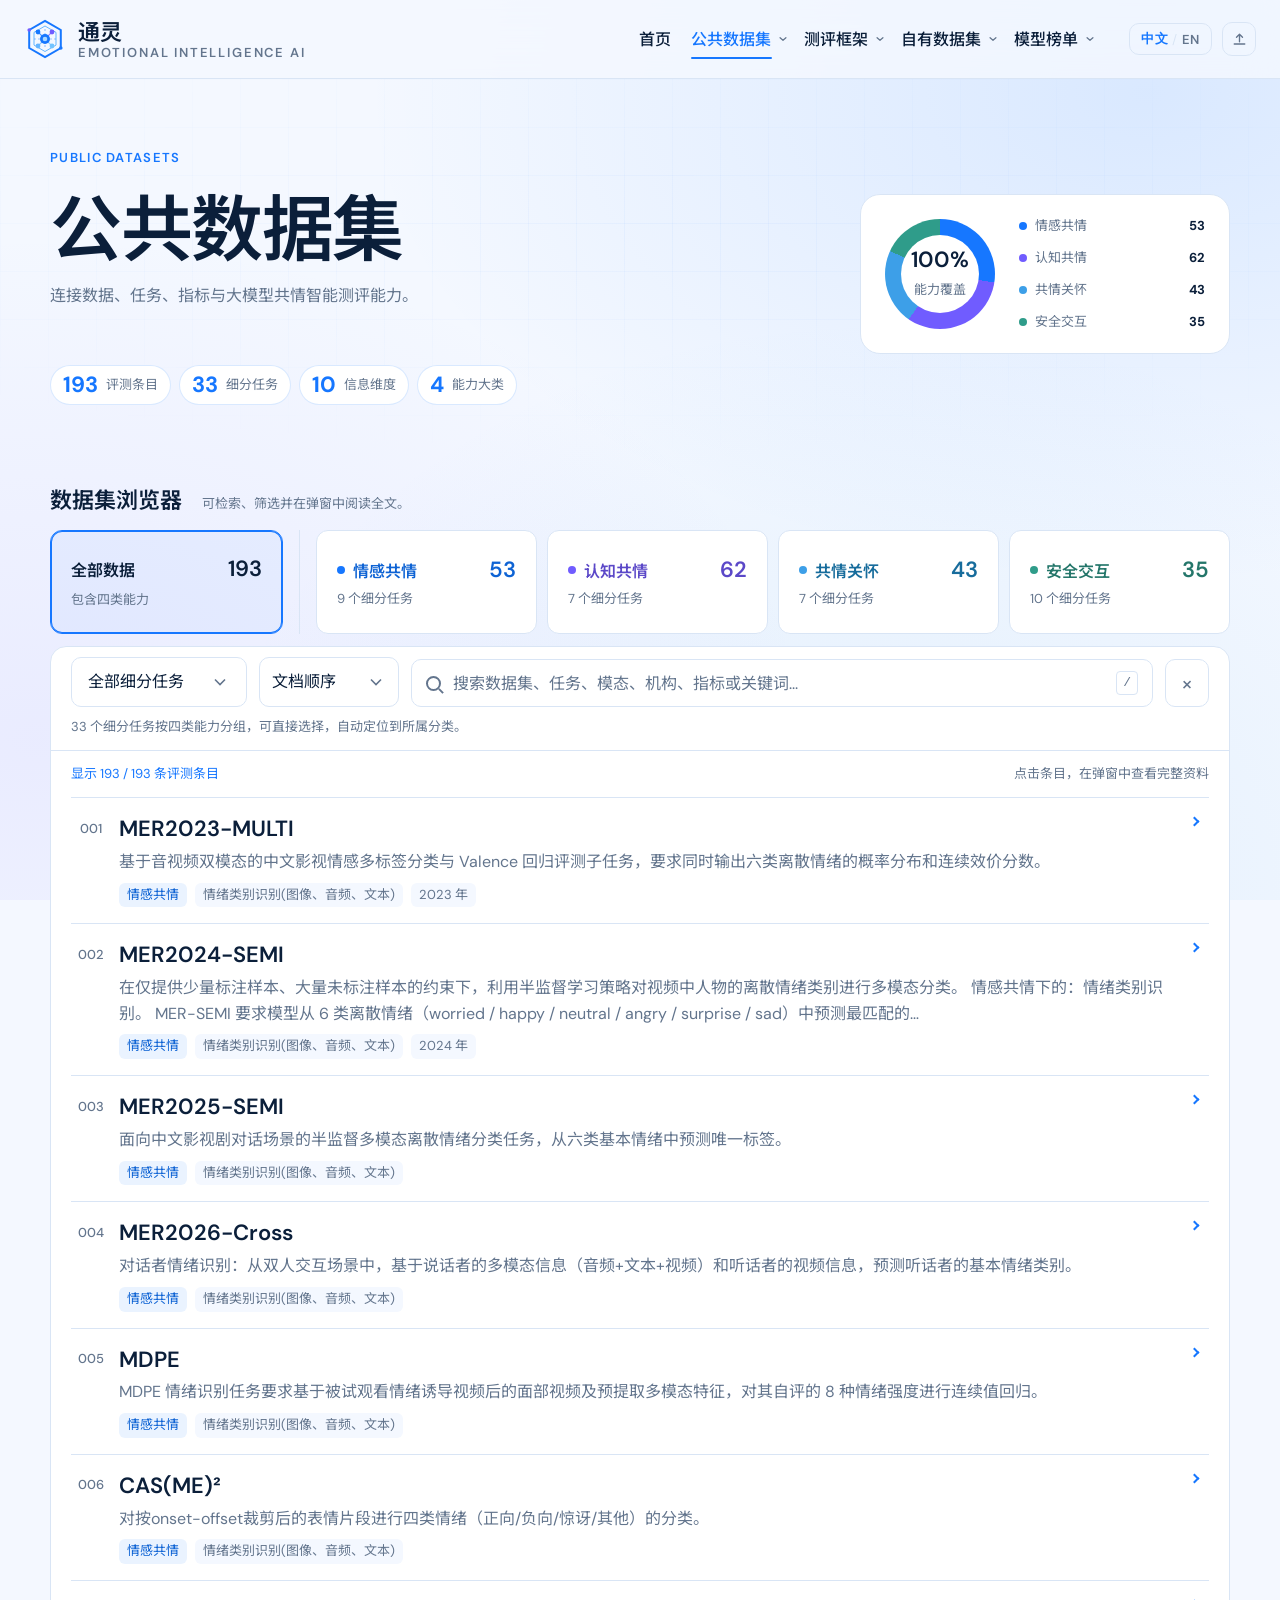
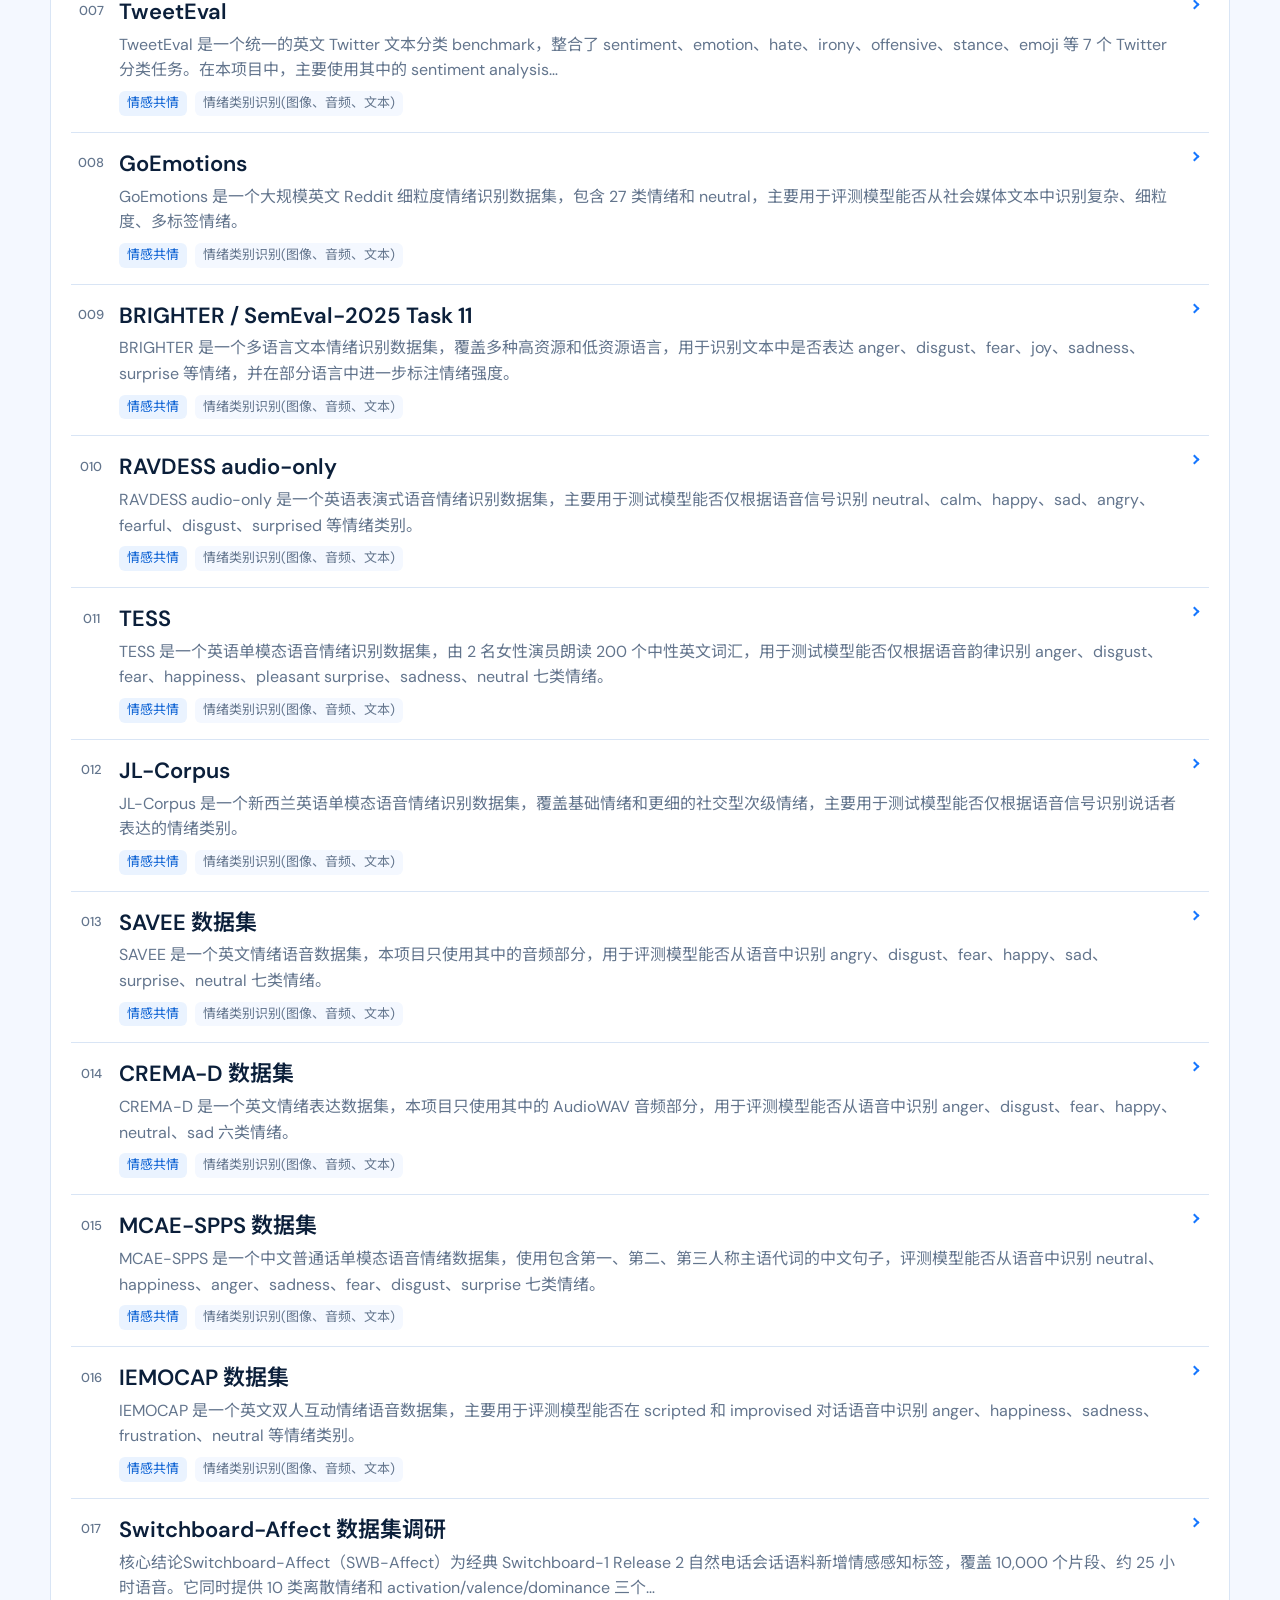
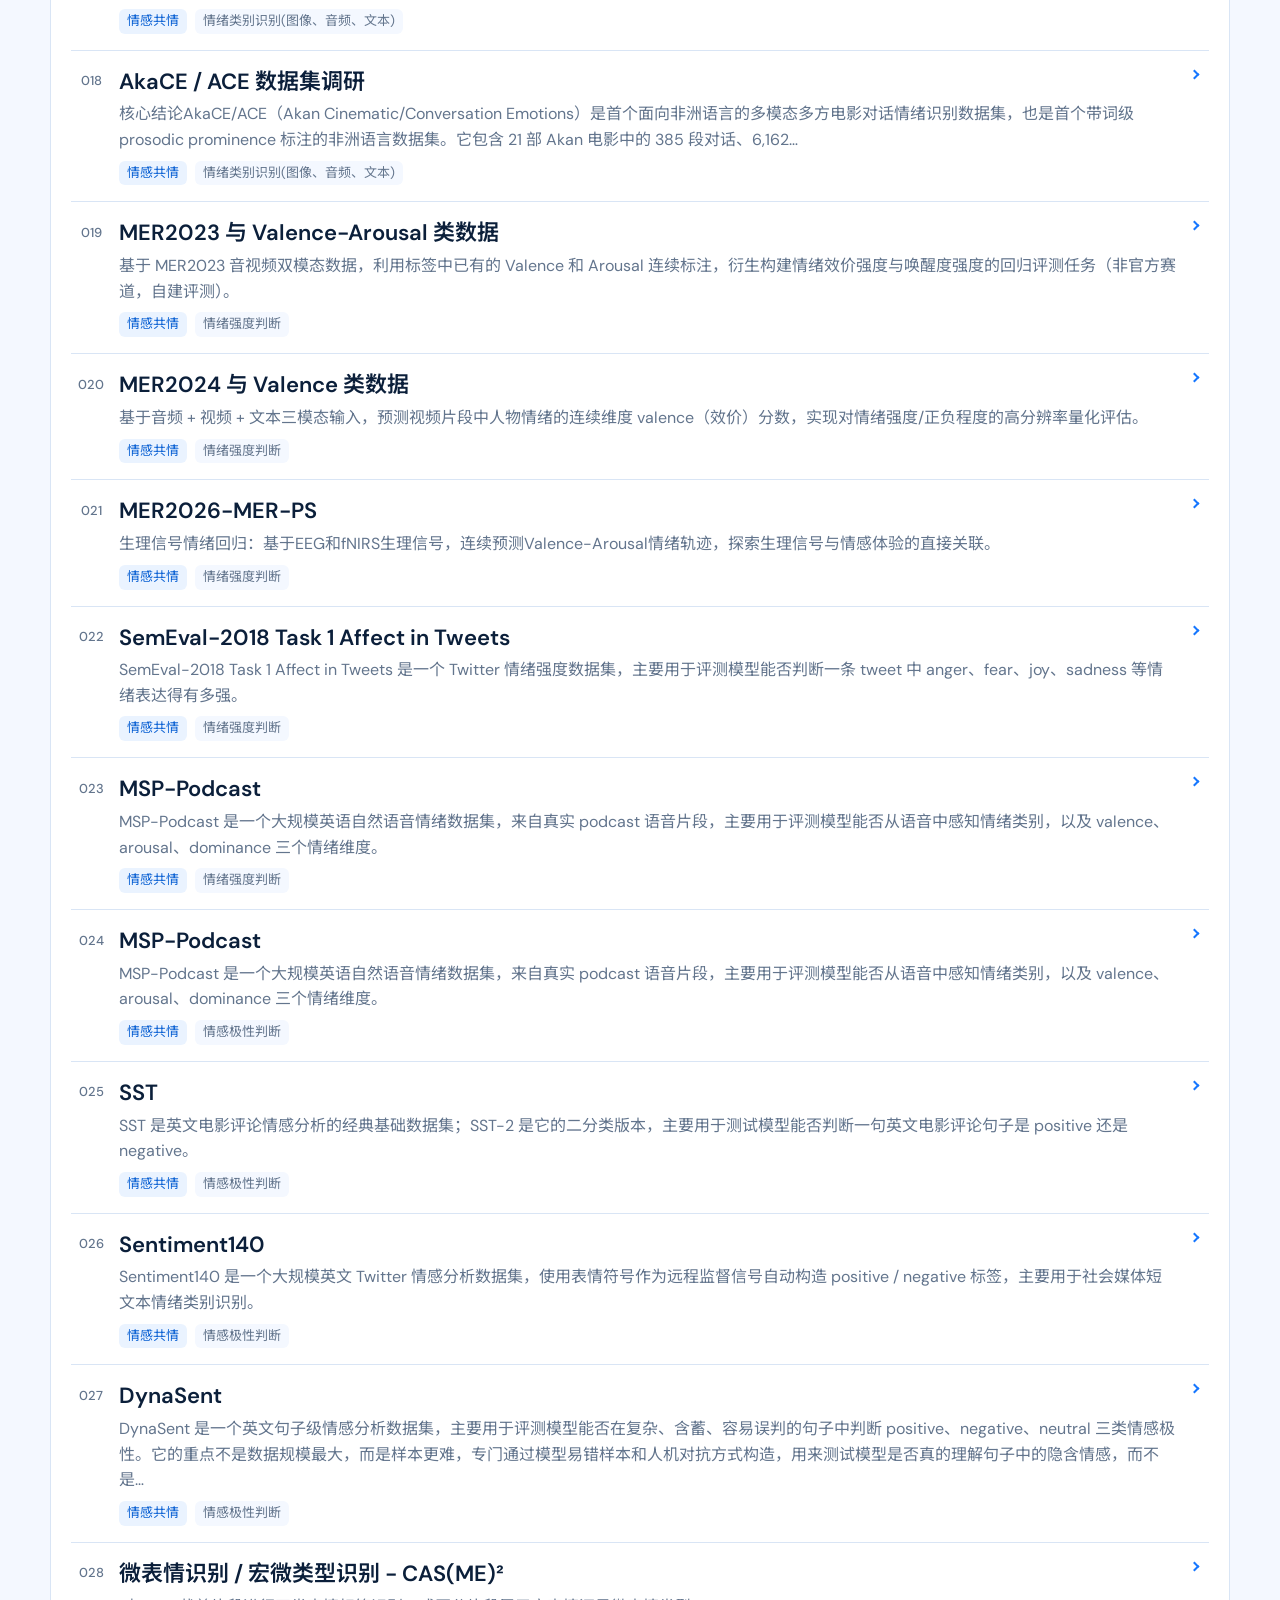
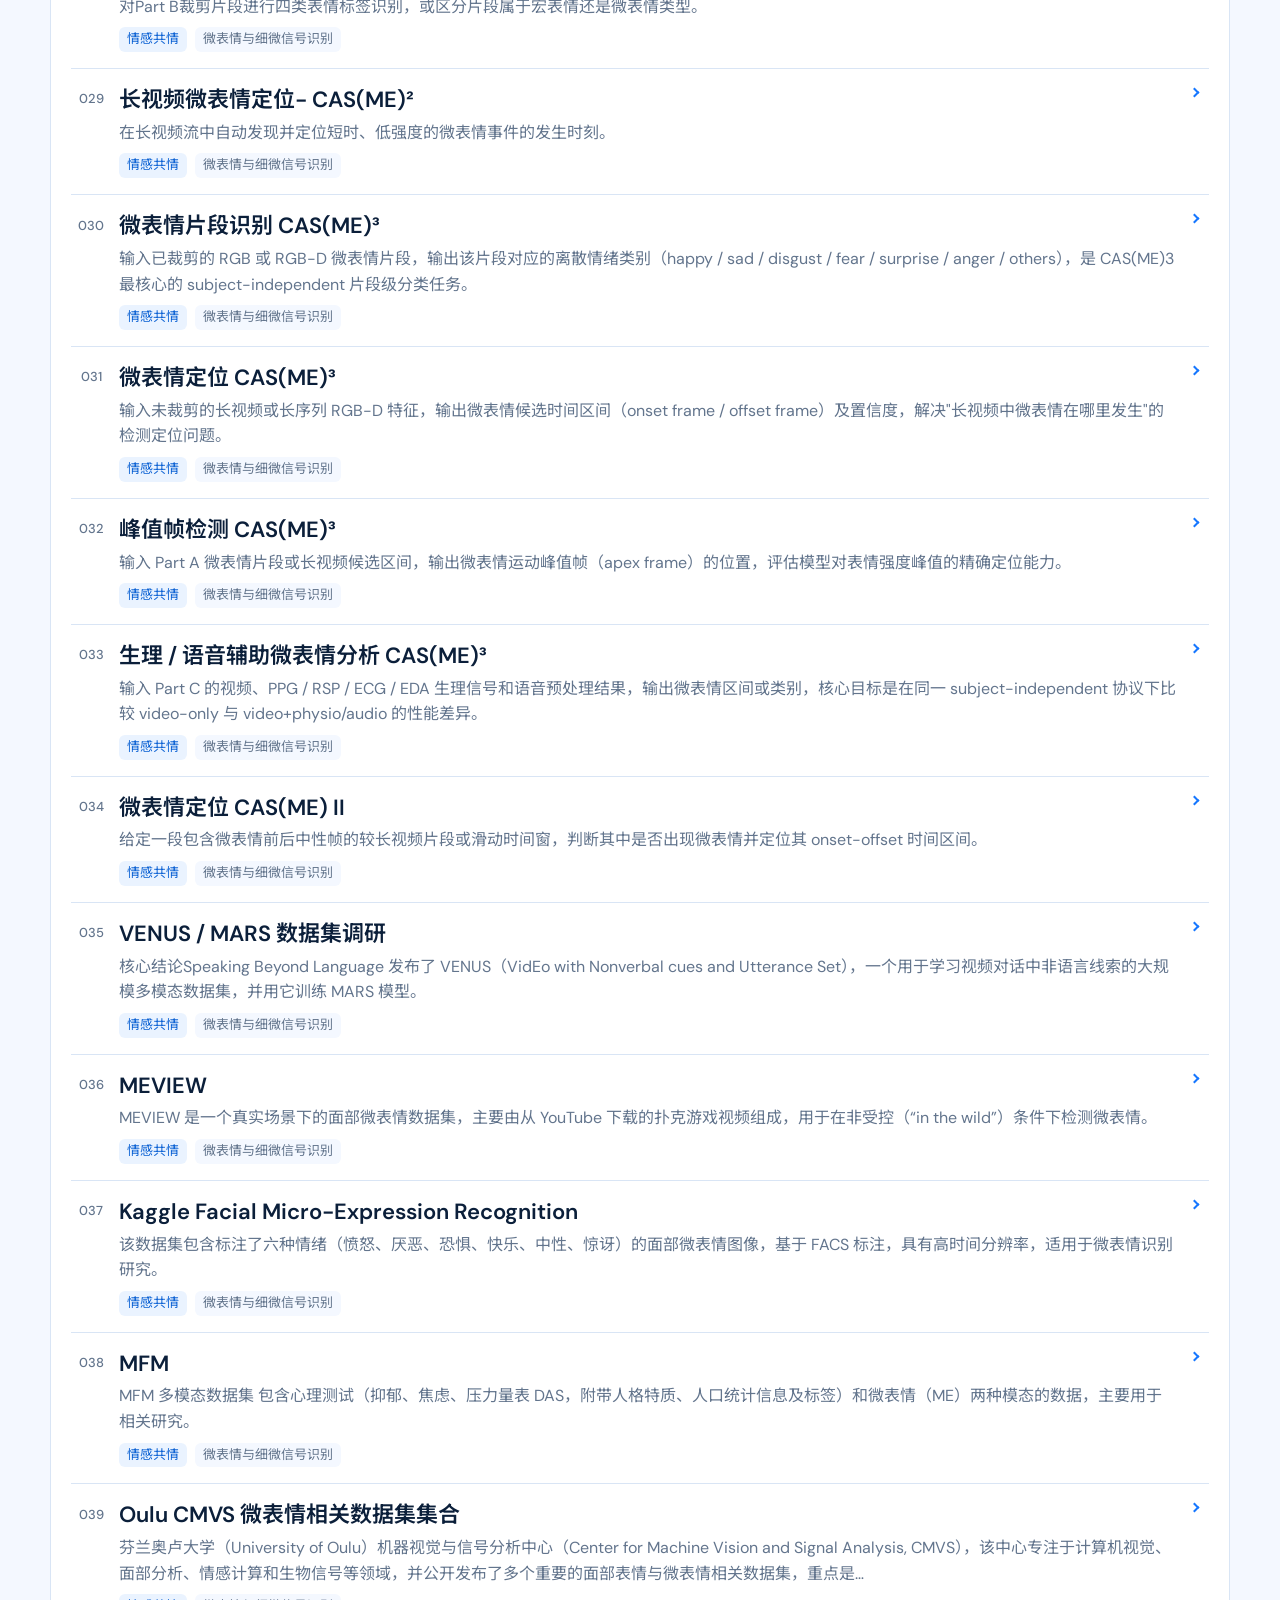
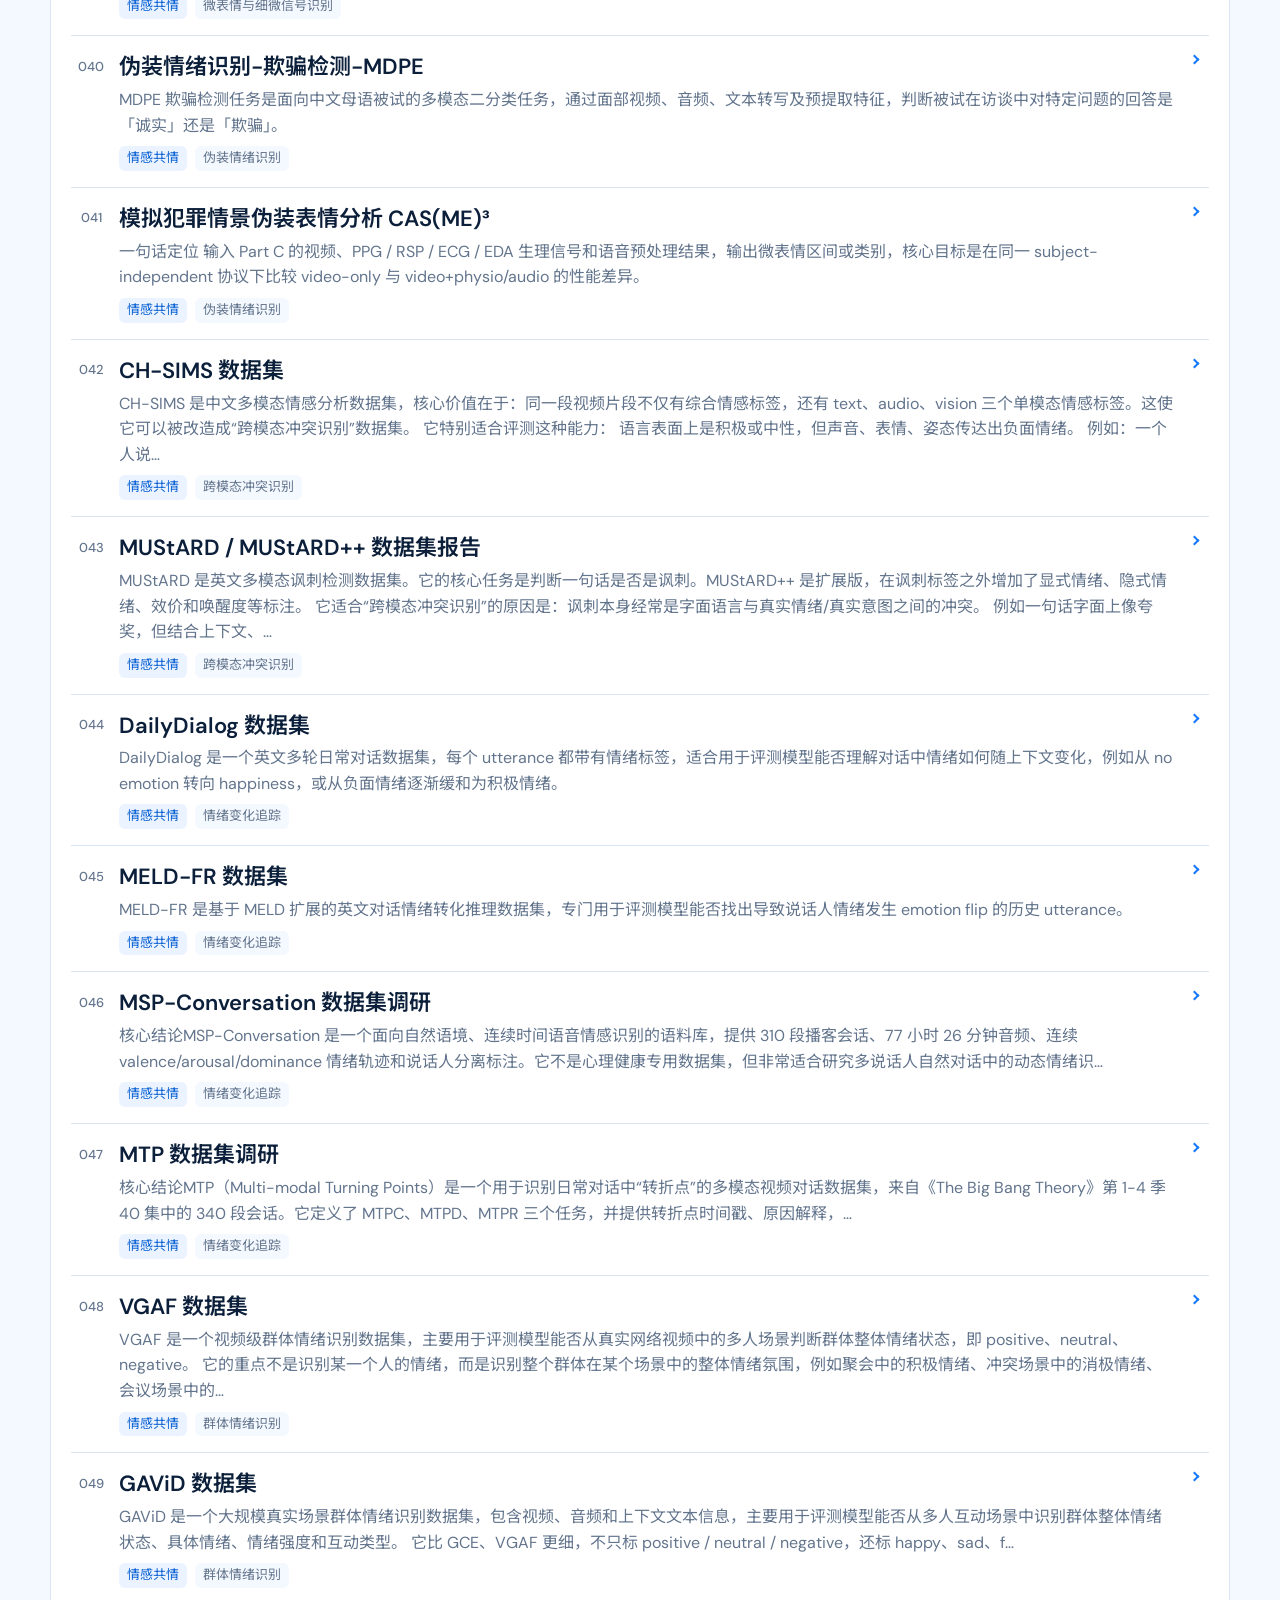
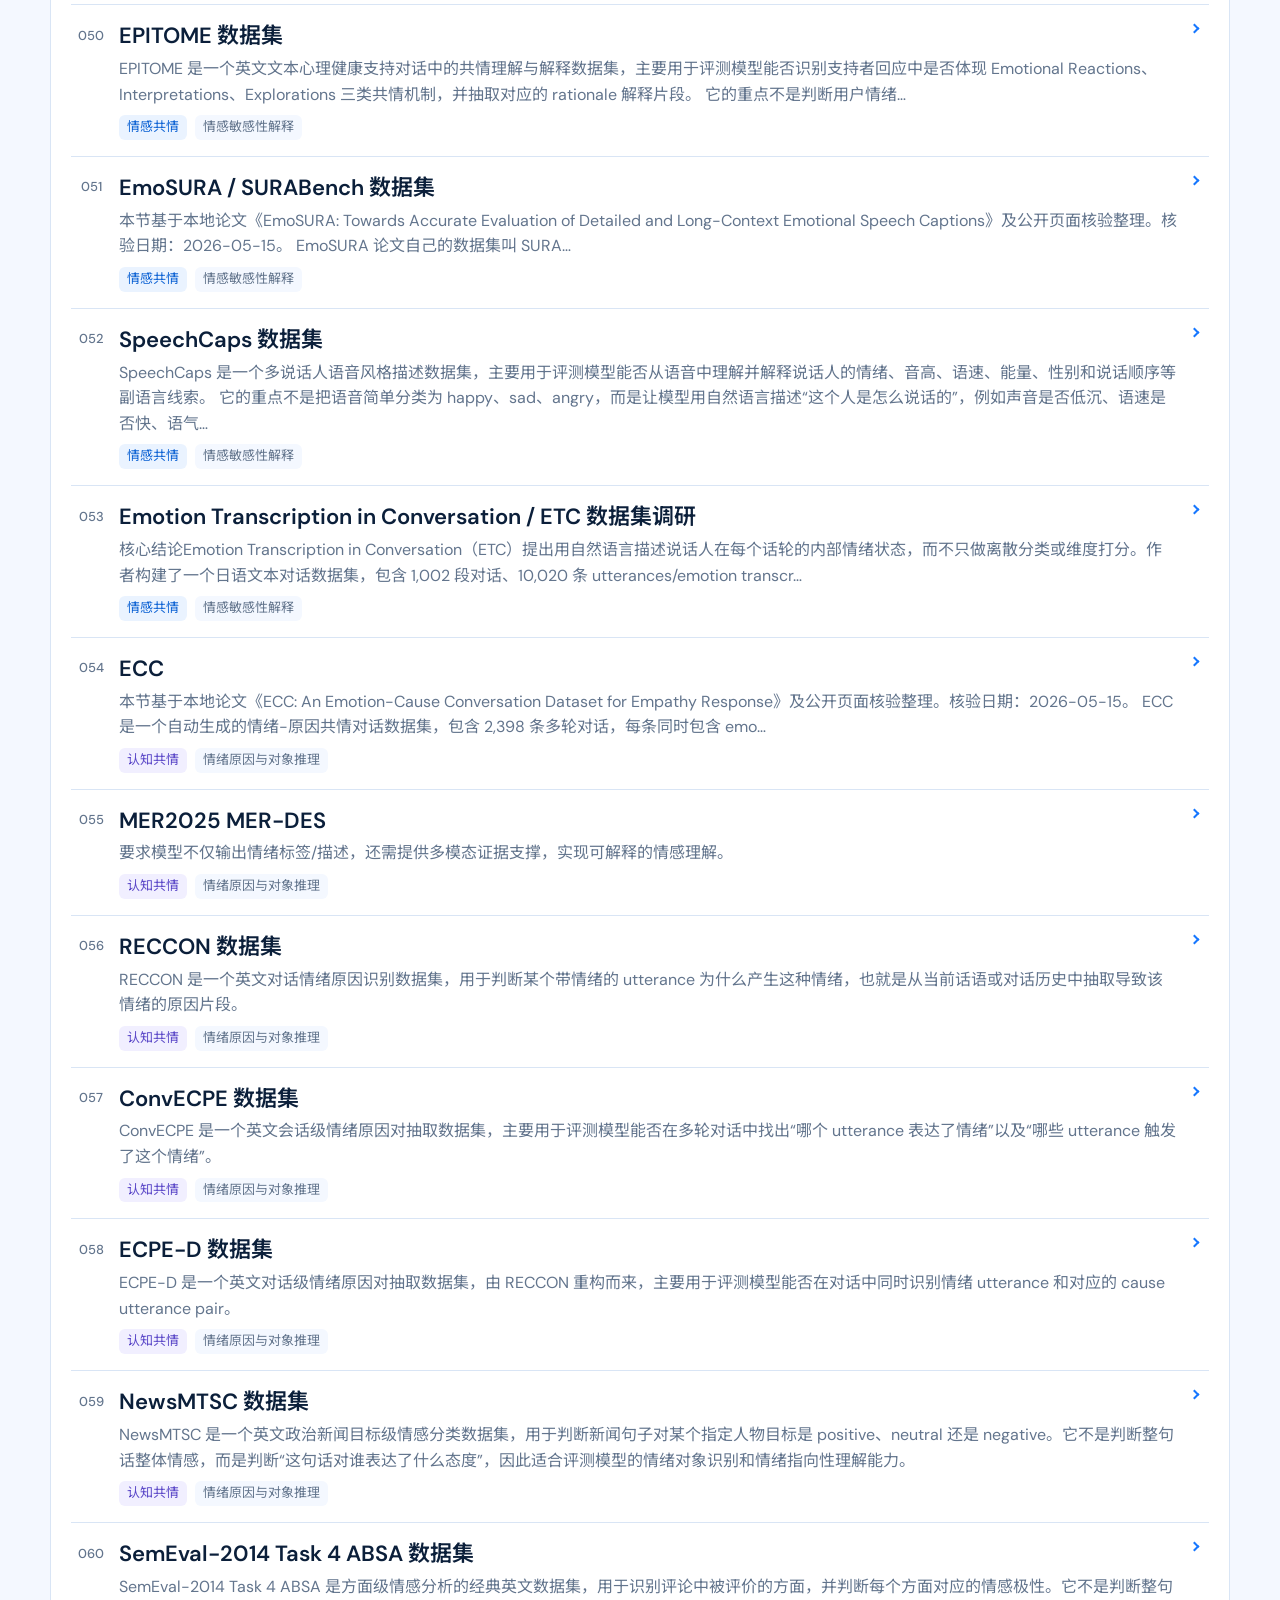
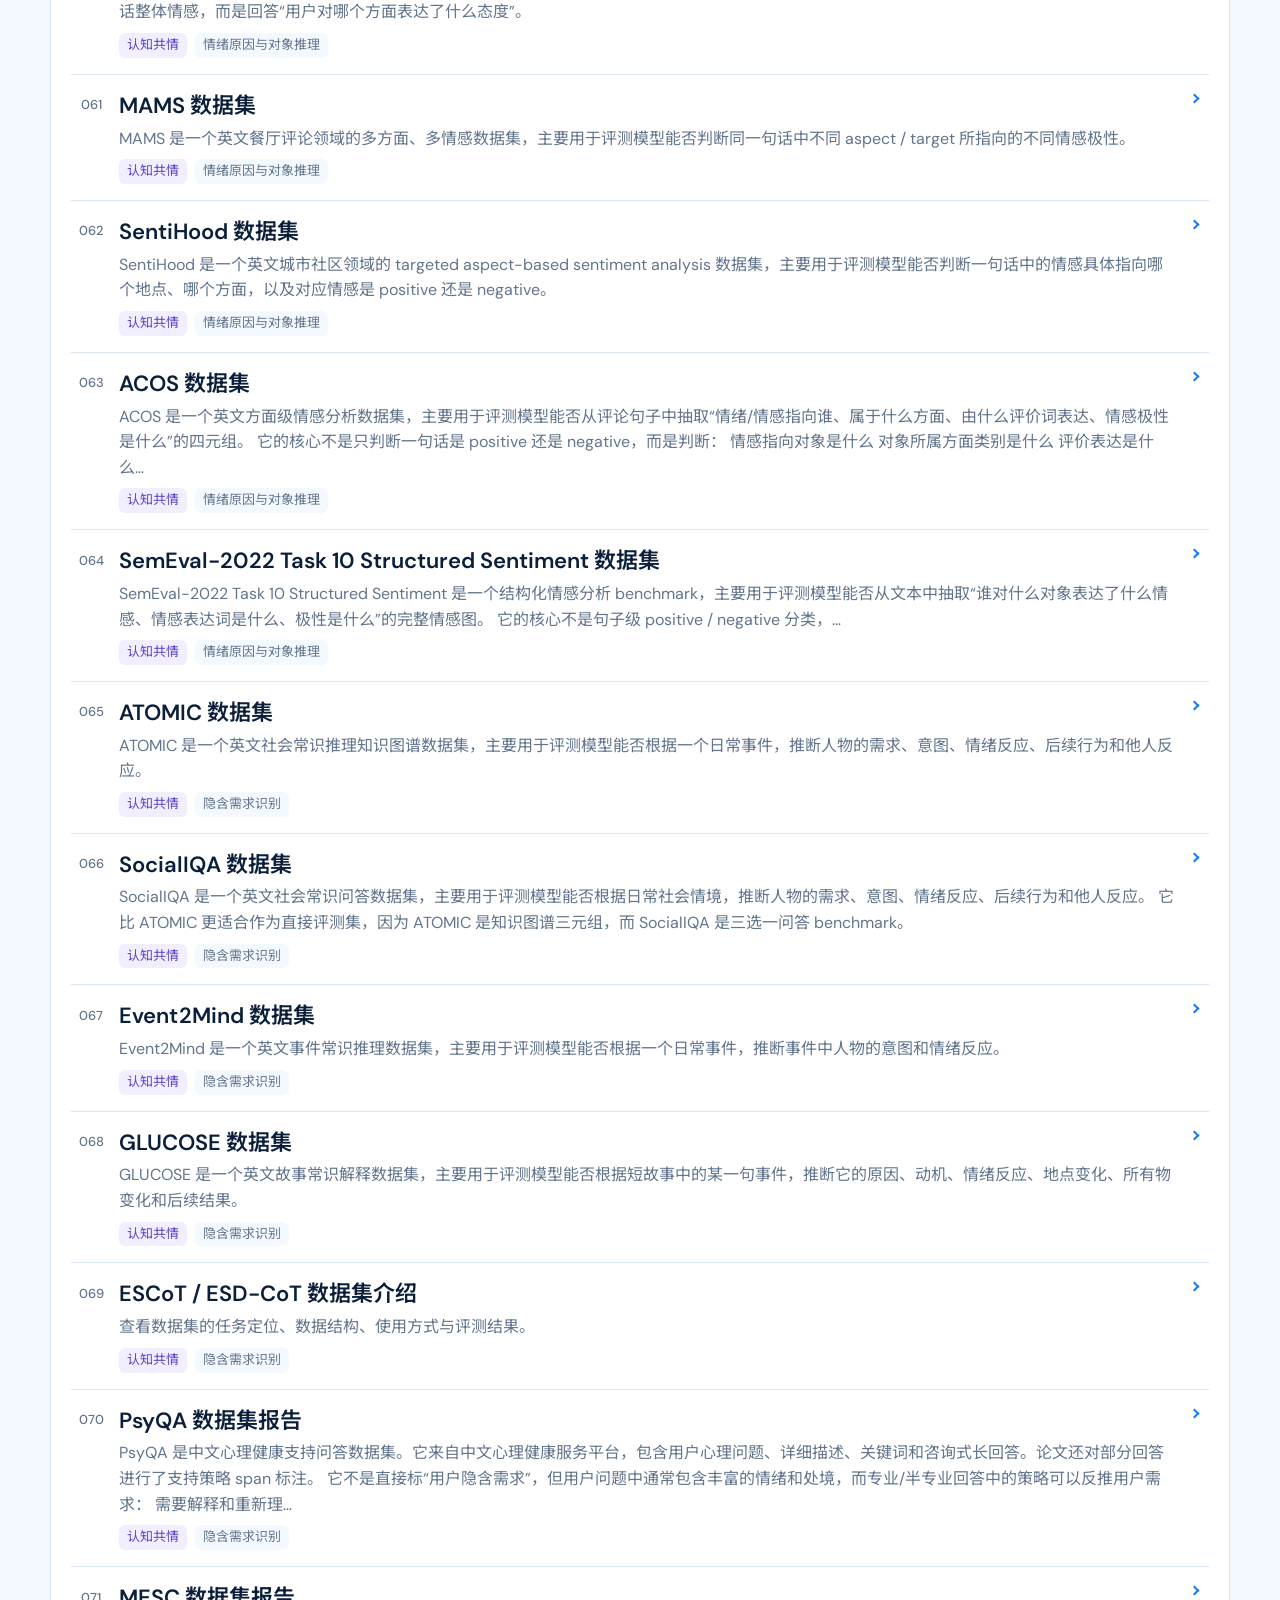
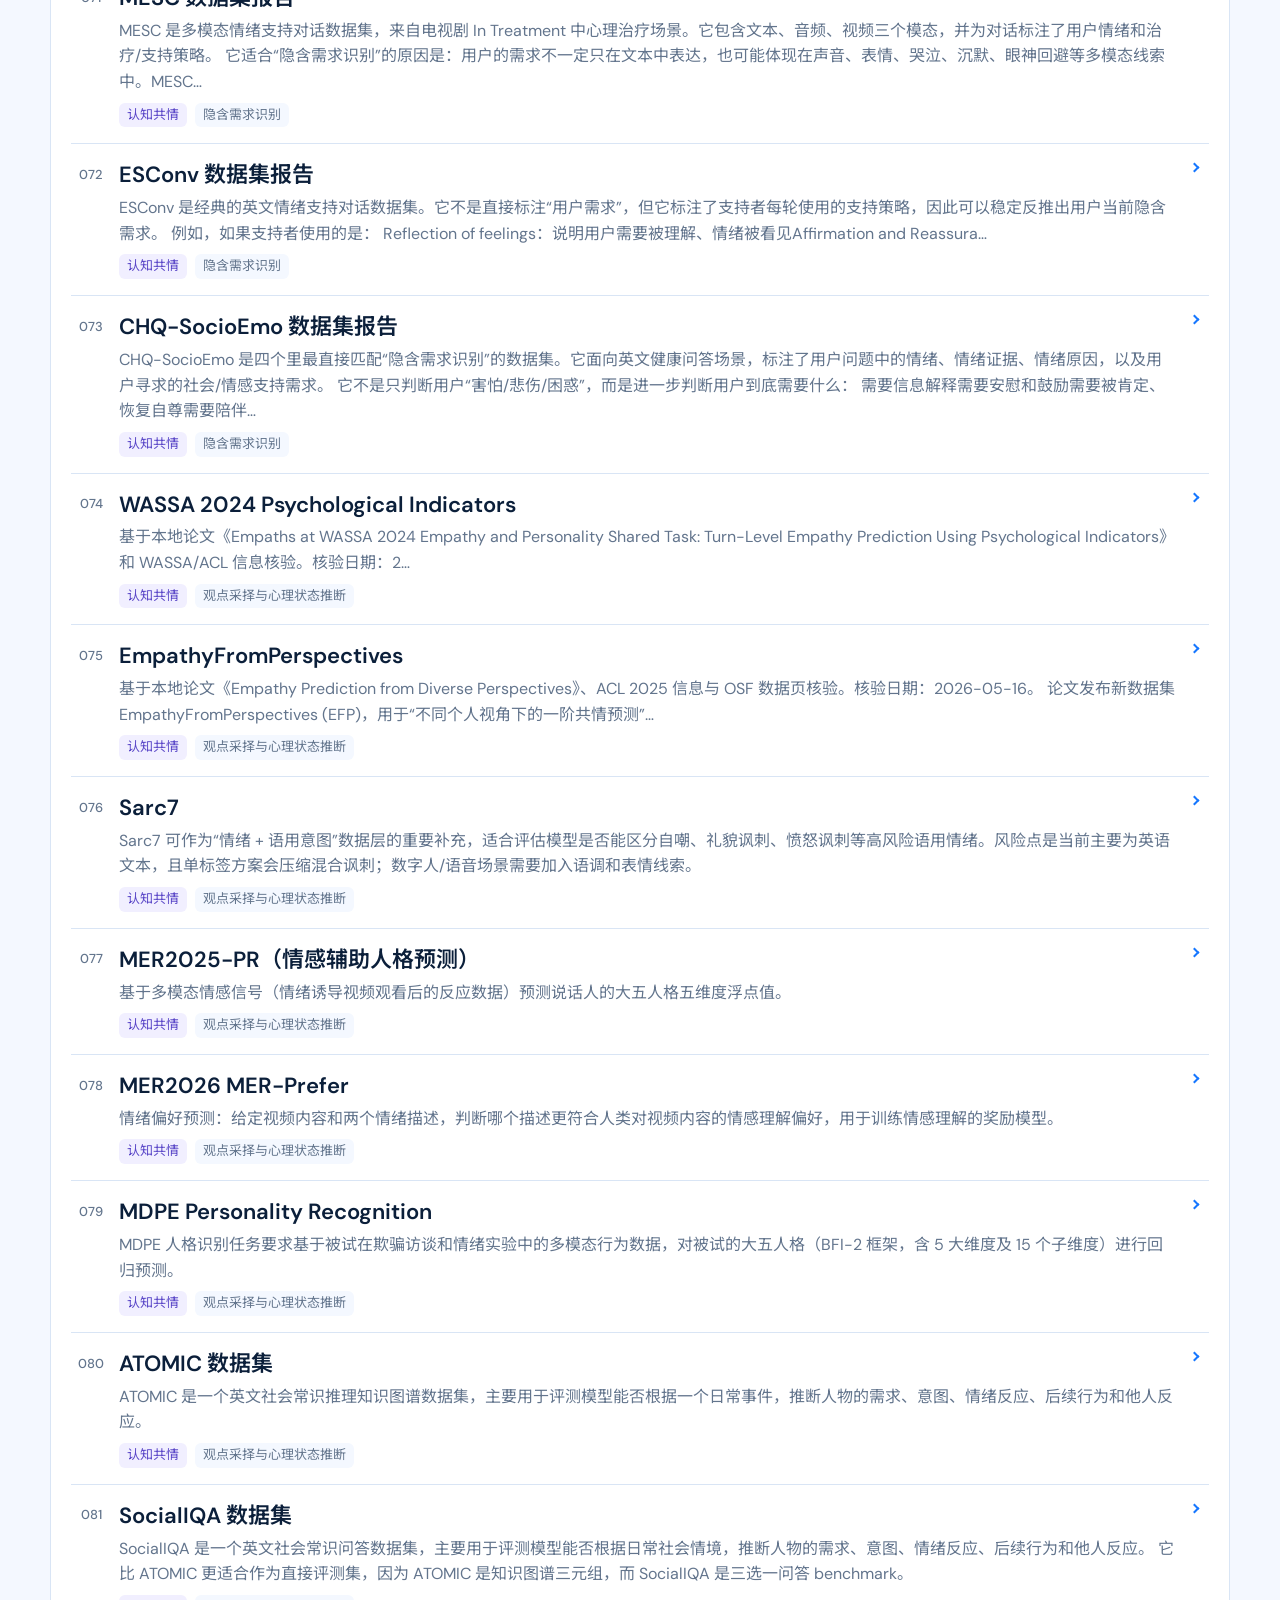
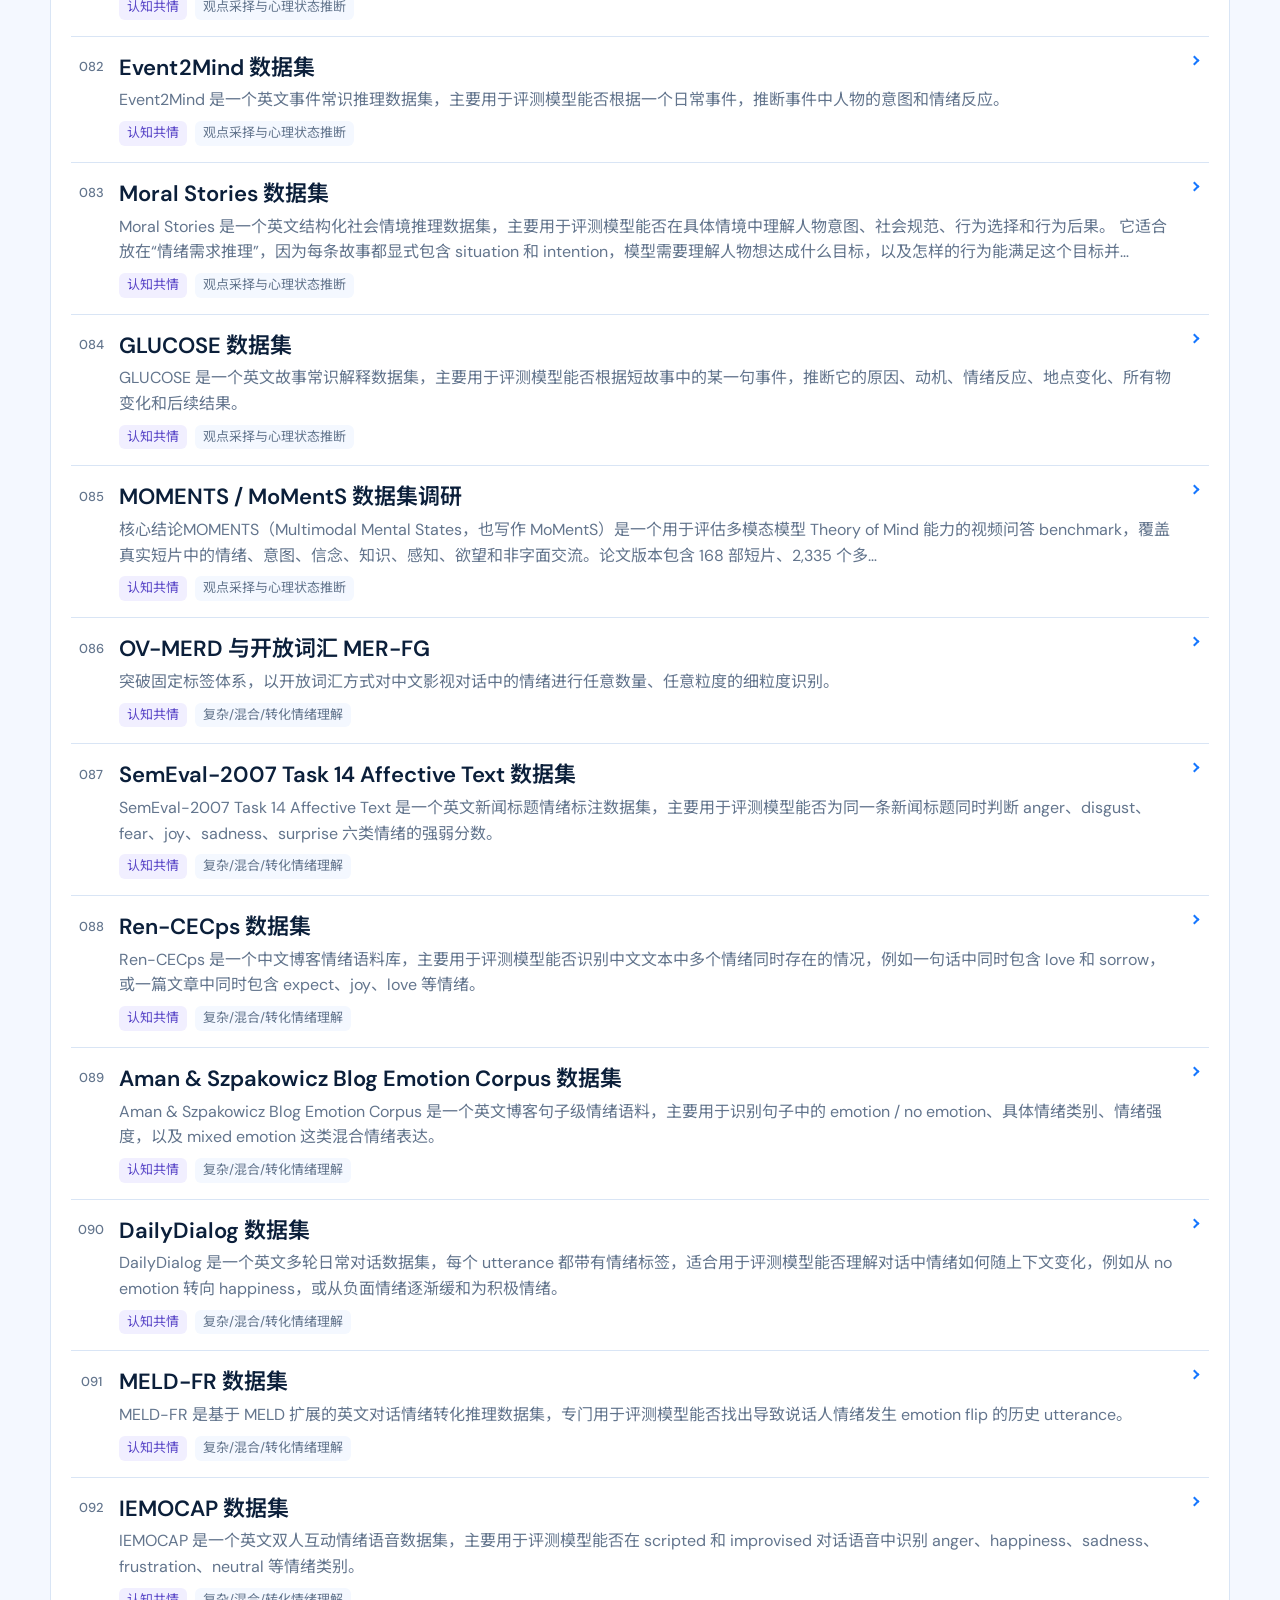
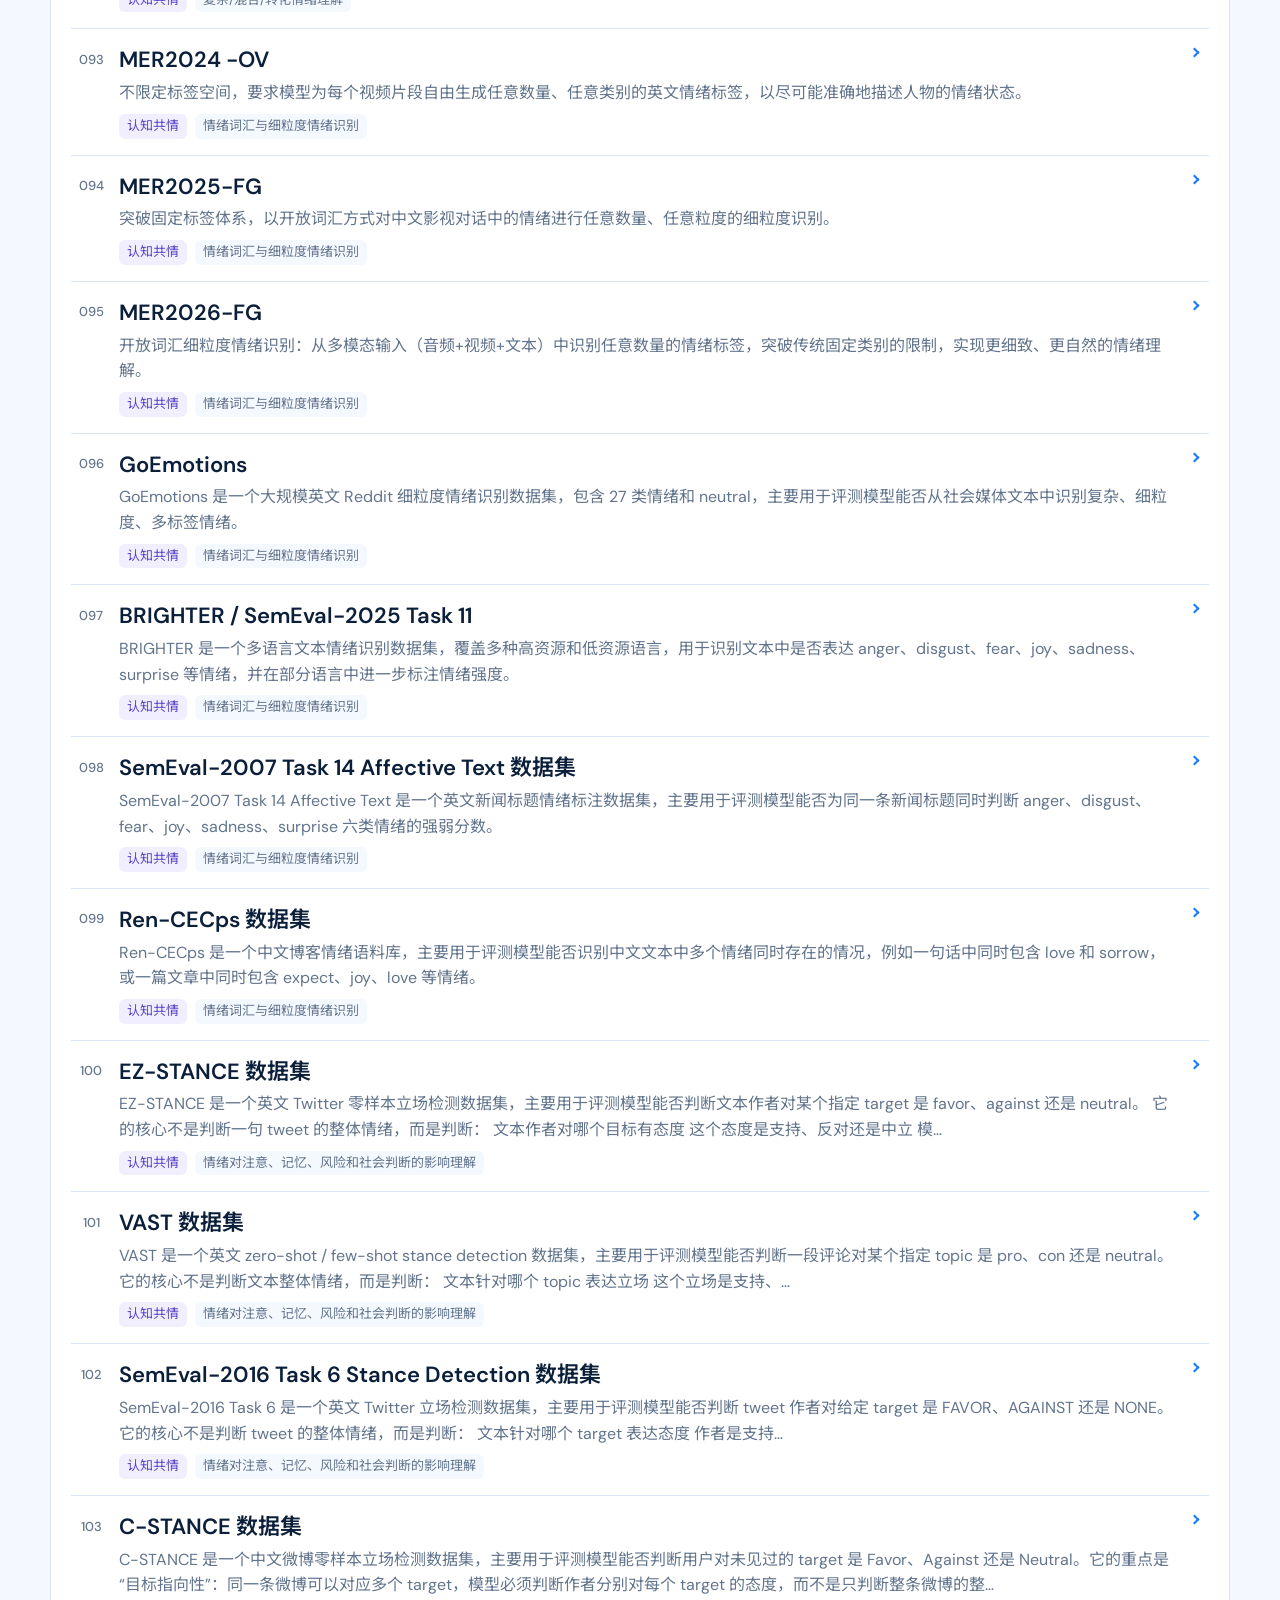
==== commit c014c1ca: "Bust navigation script cache" ====
--- a/datasets.html
+++ b/datasets.html
@@ -292,7 +292,7 @@
     </div>
   </dialog>
 
-  <script src="site-navigation.js?v=20260831-directory2"></script>
+  <script src="site-navigation.js?v=20260831-directory3"></script>
   <script src="subpages.js"></script>
   <script src="public-datasets.js?v=20260831-filter-chip-palette1"></script>
 </body>
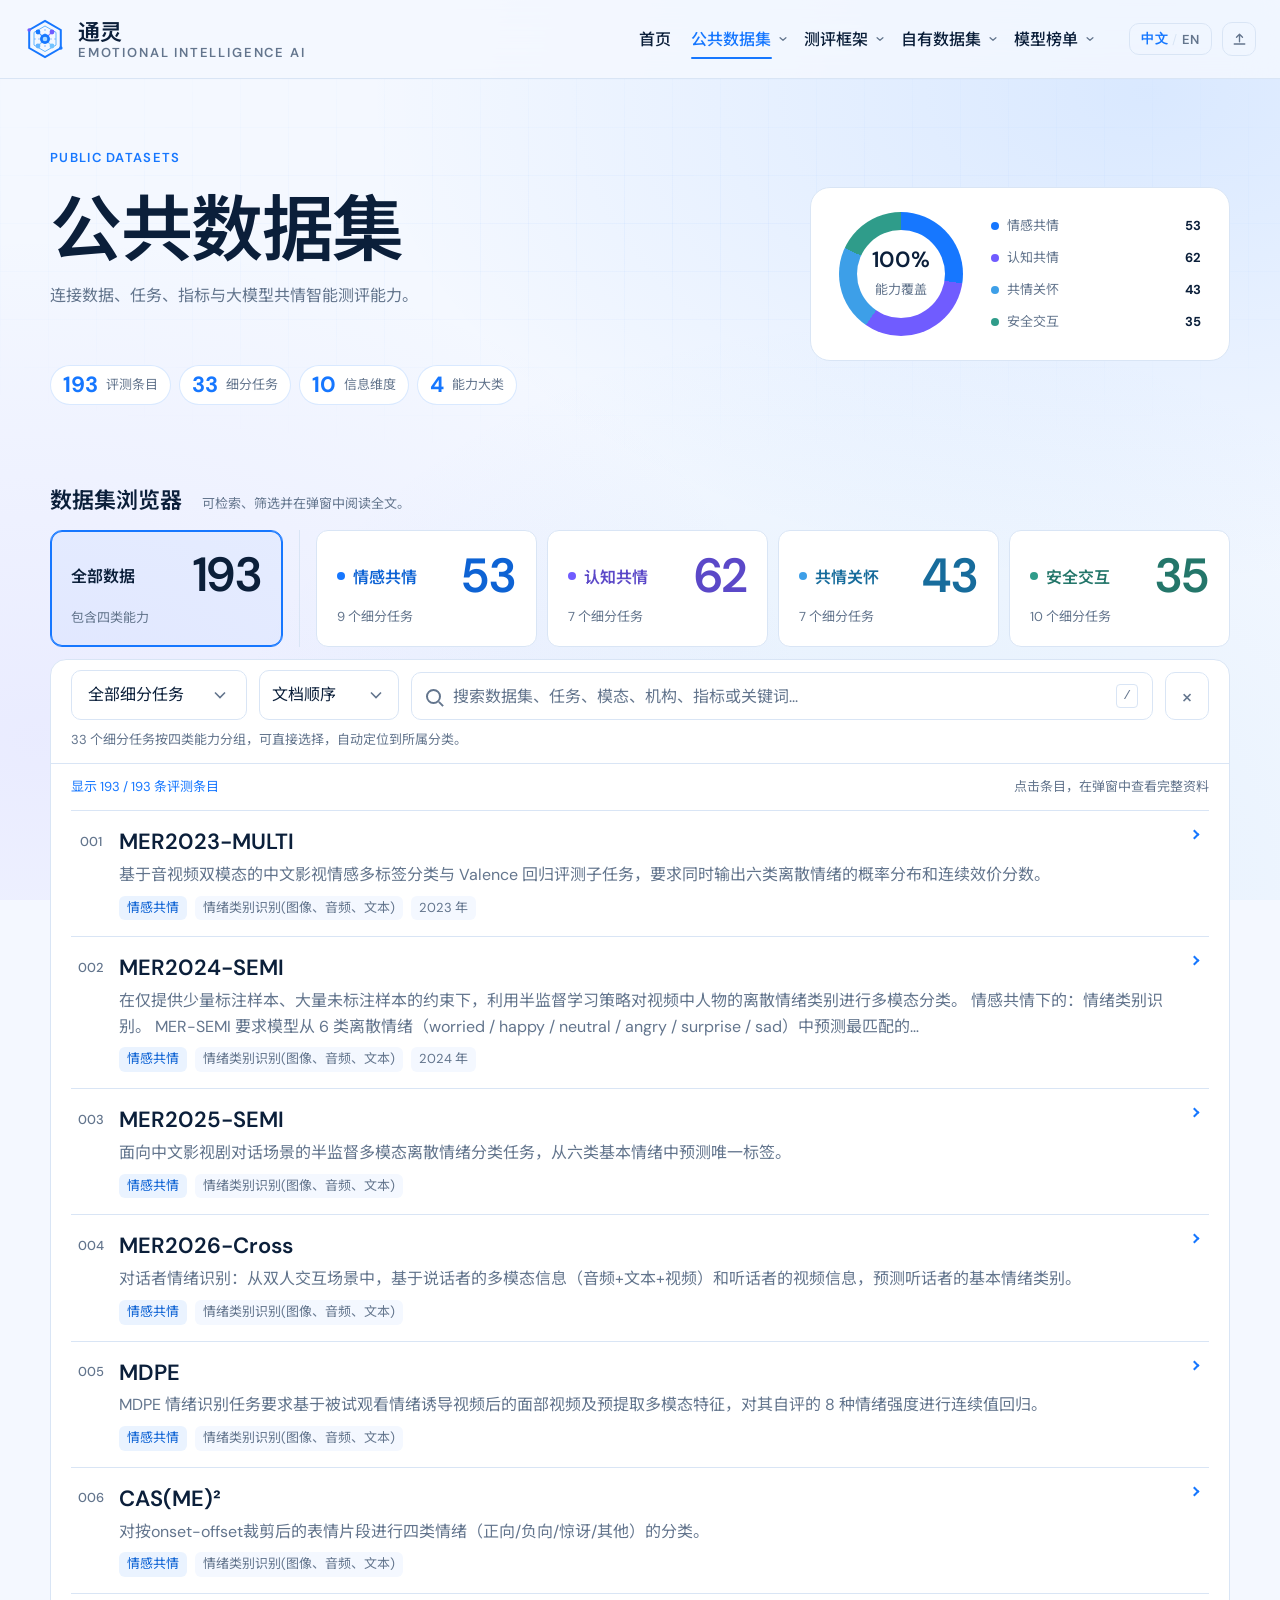
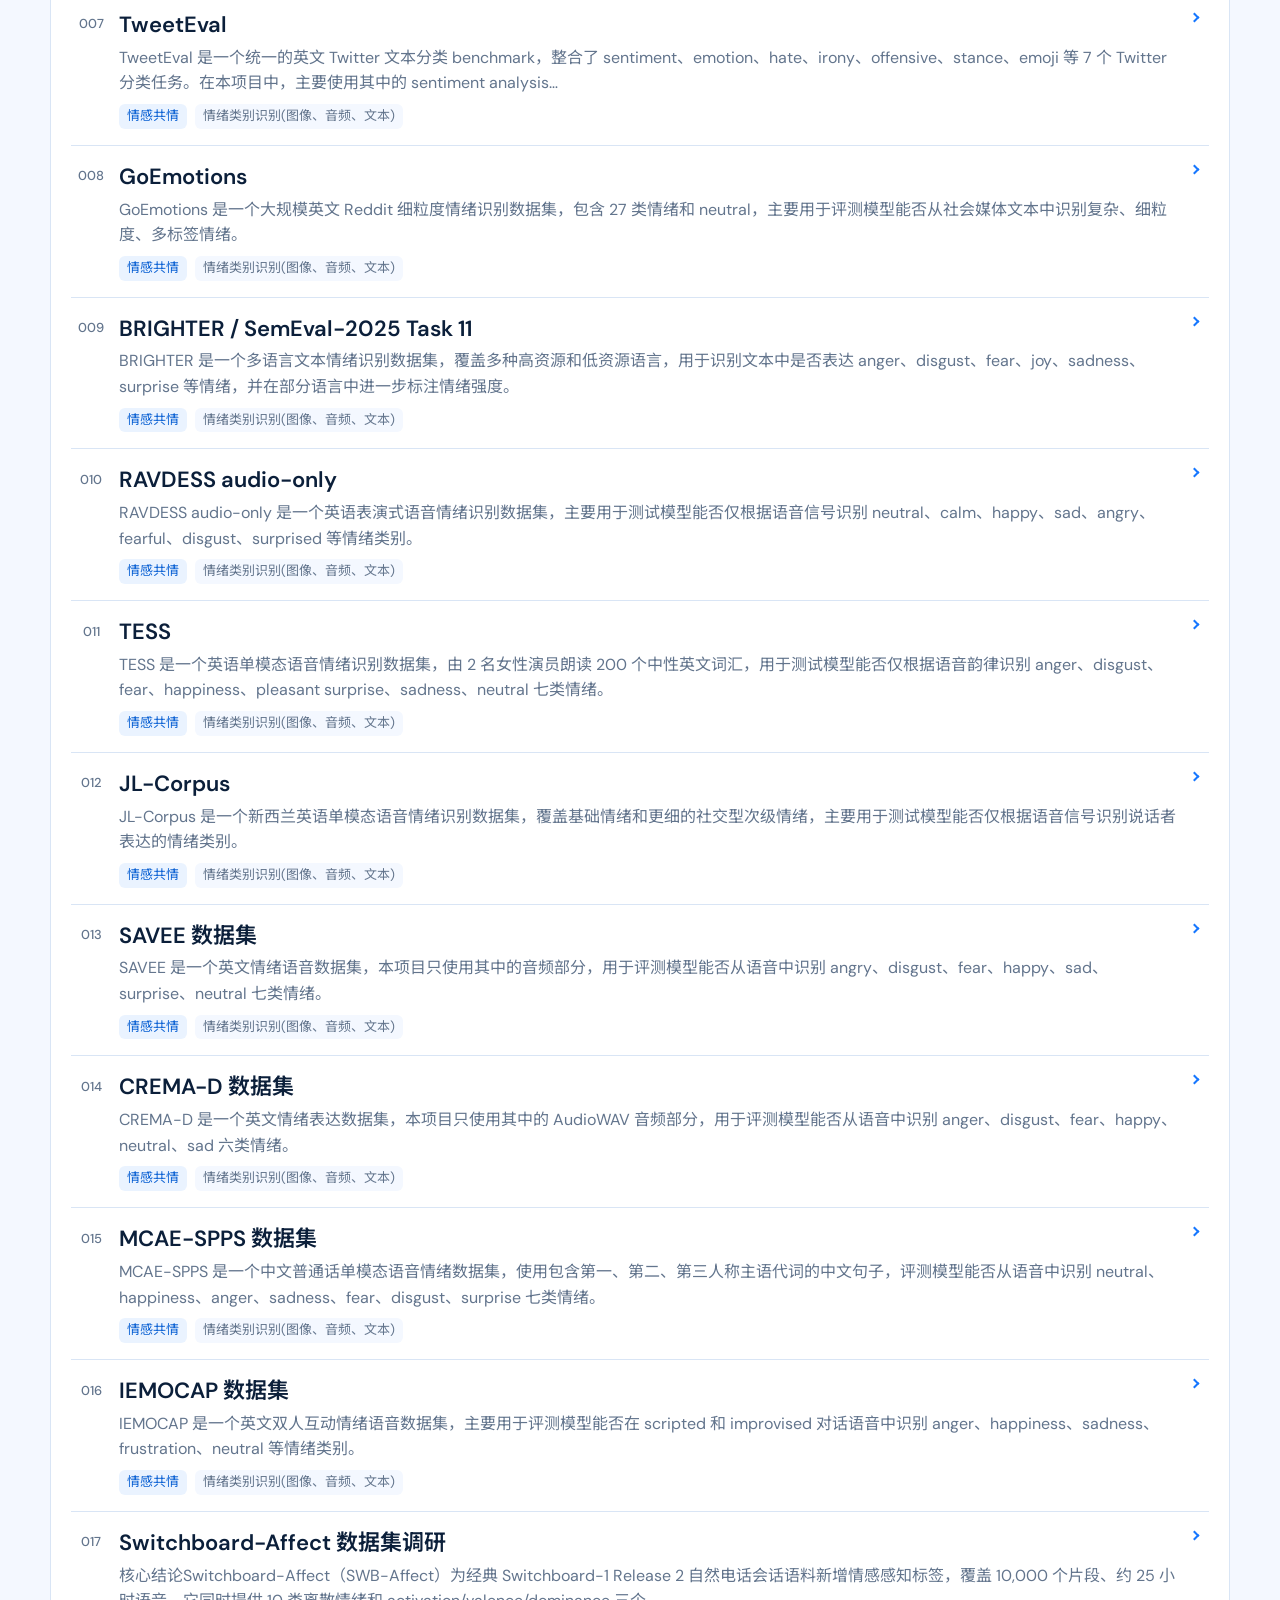
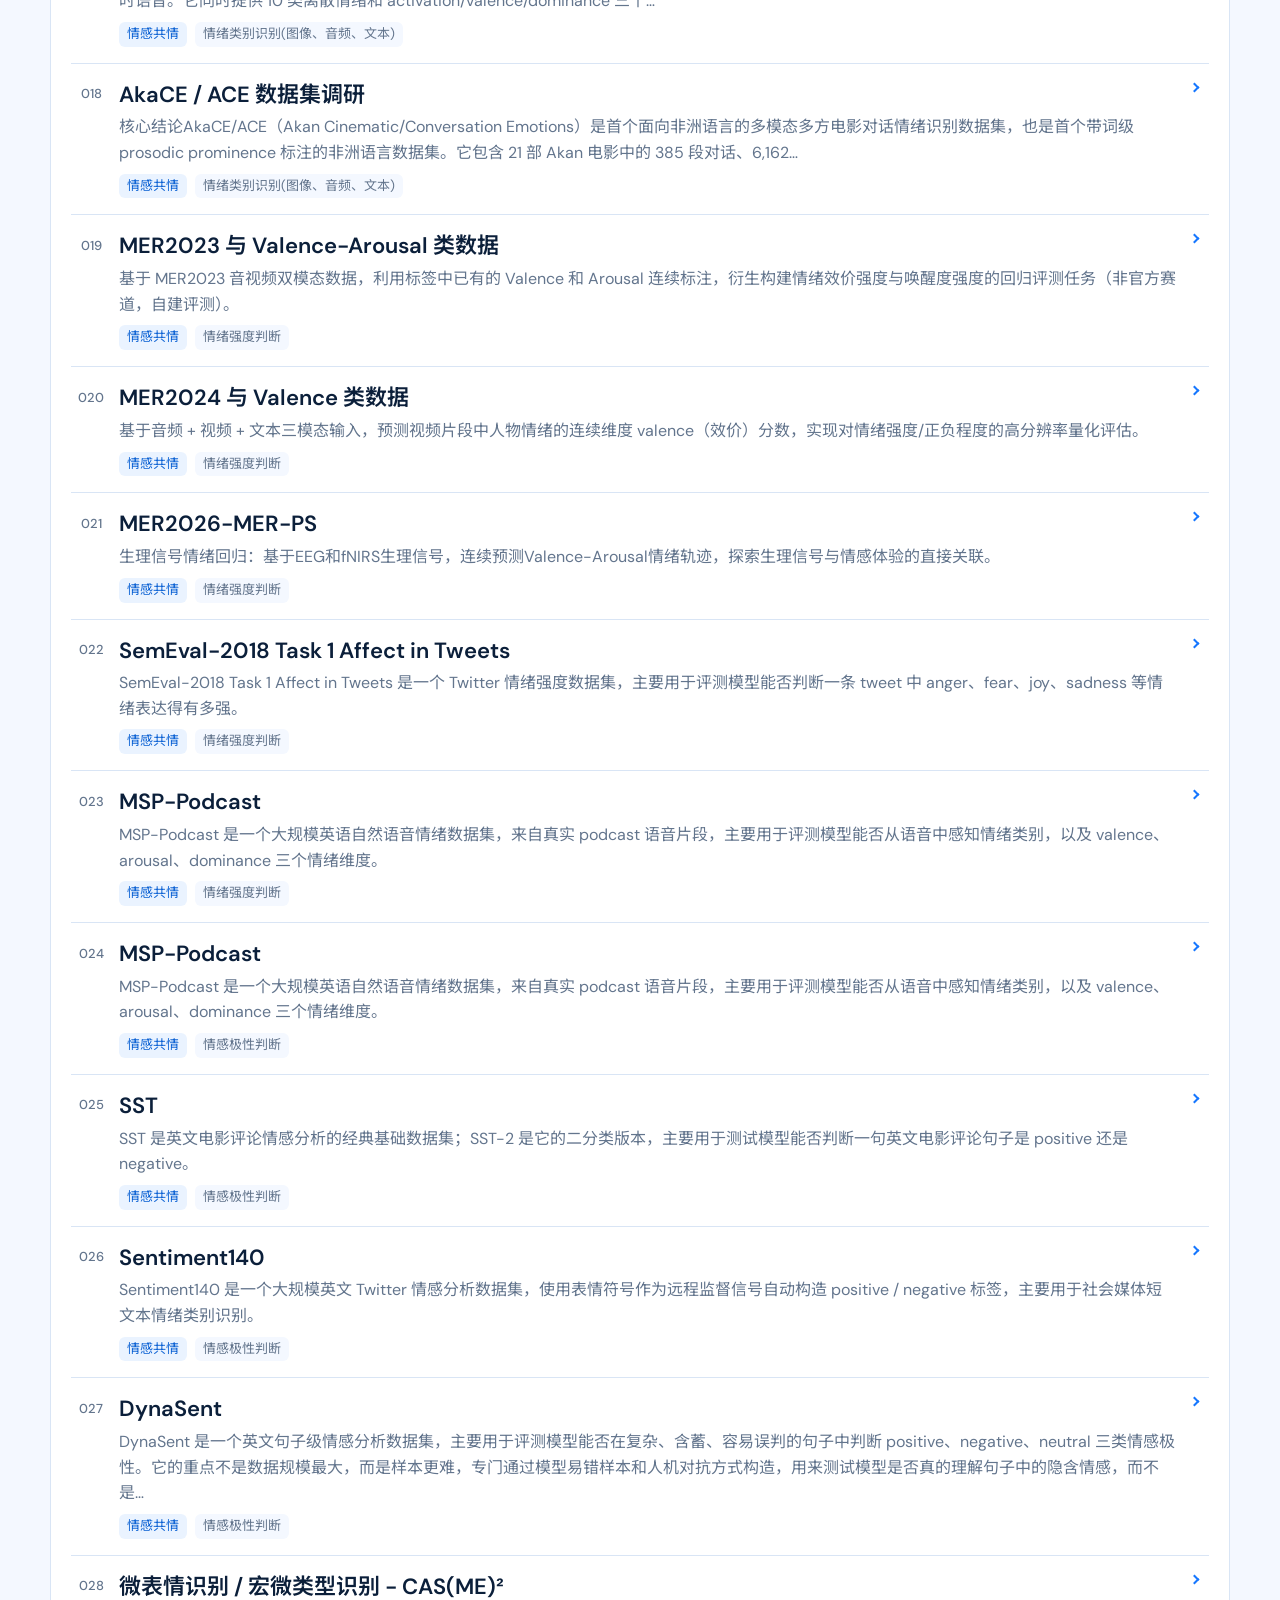
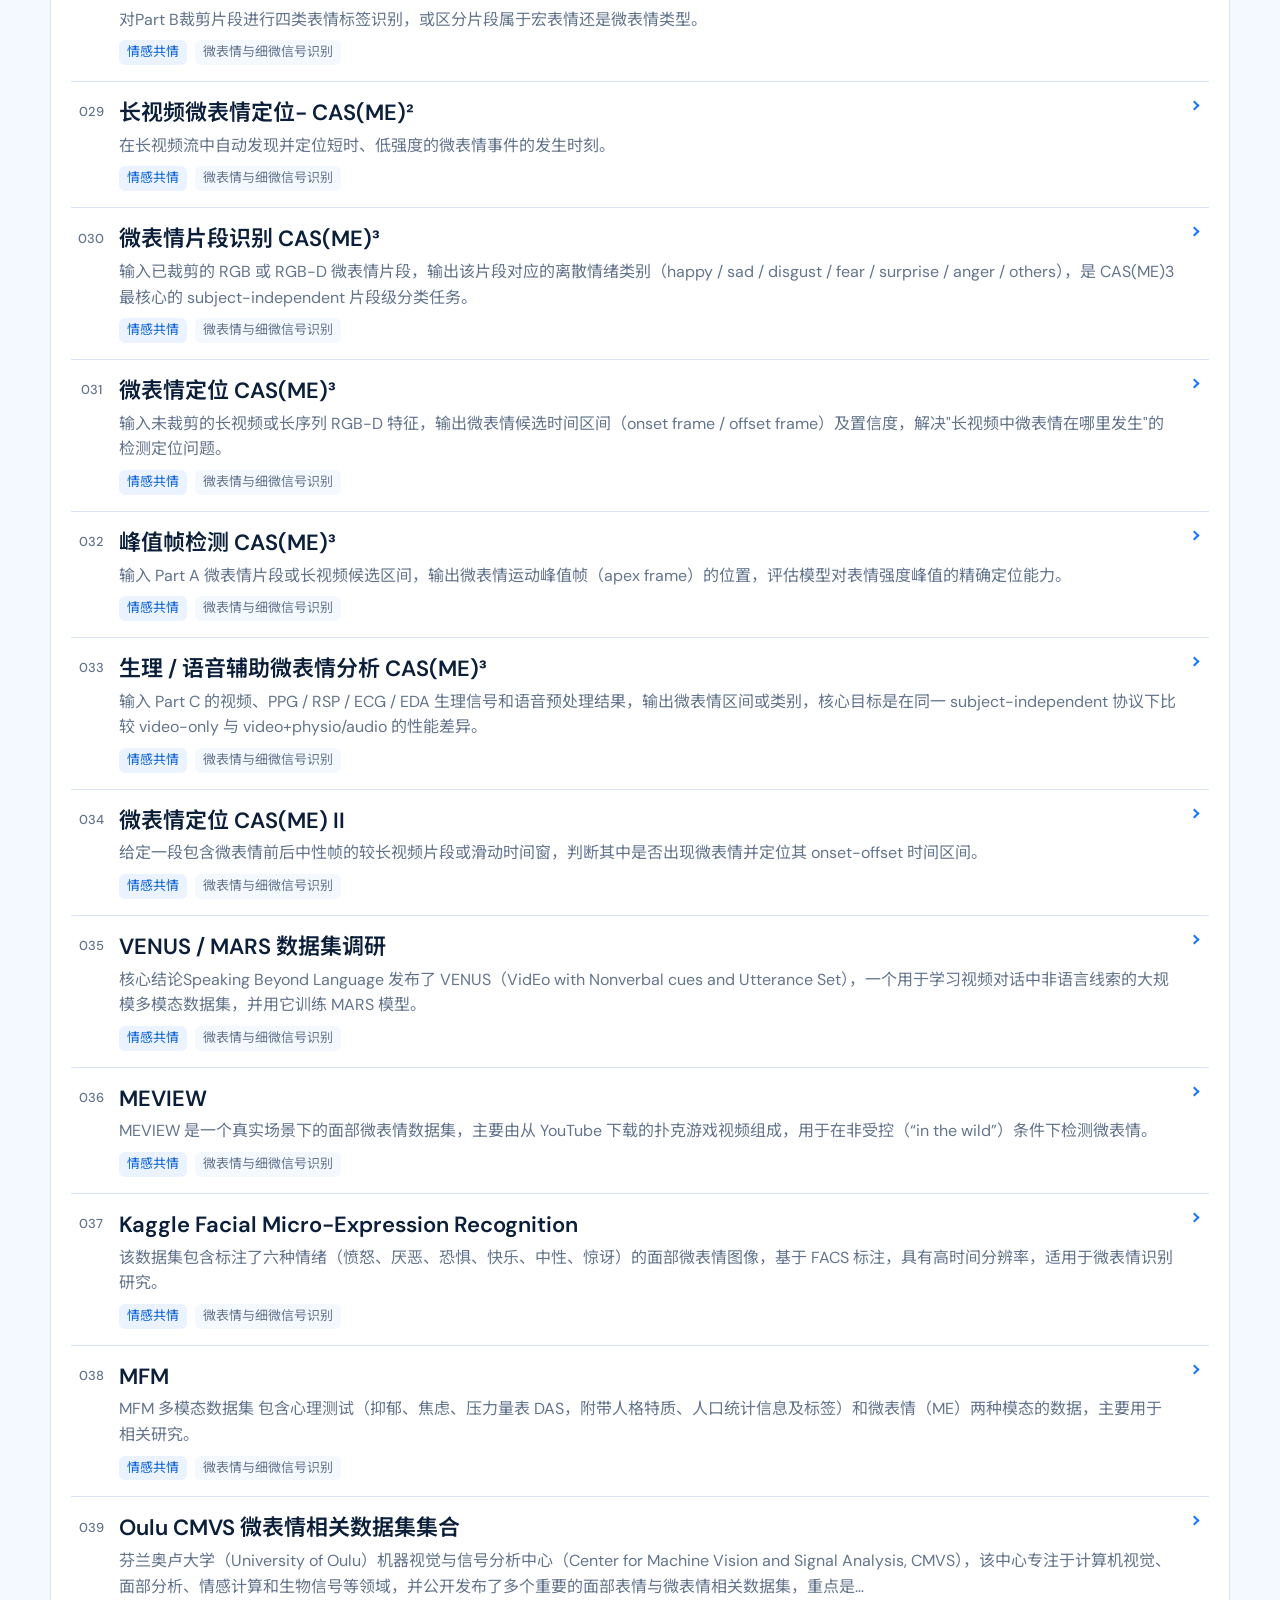
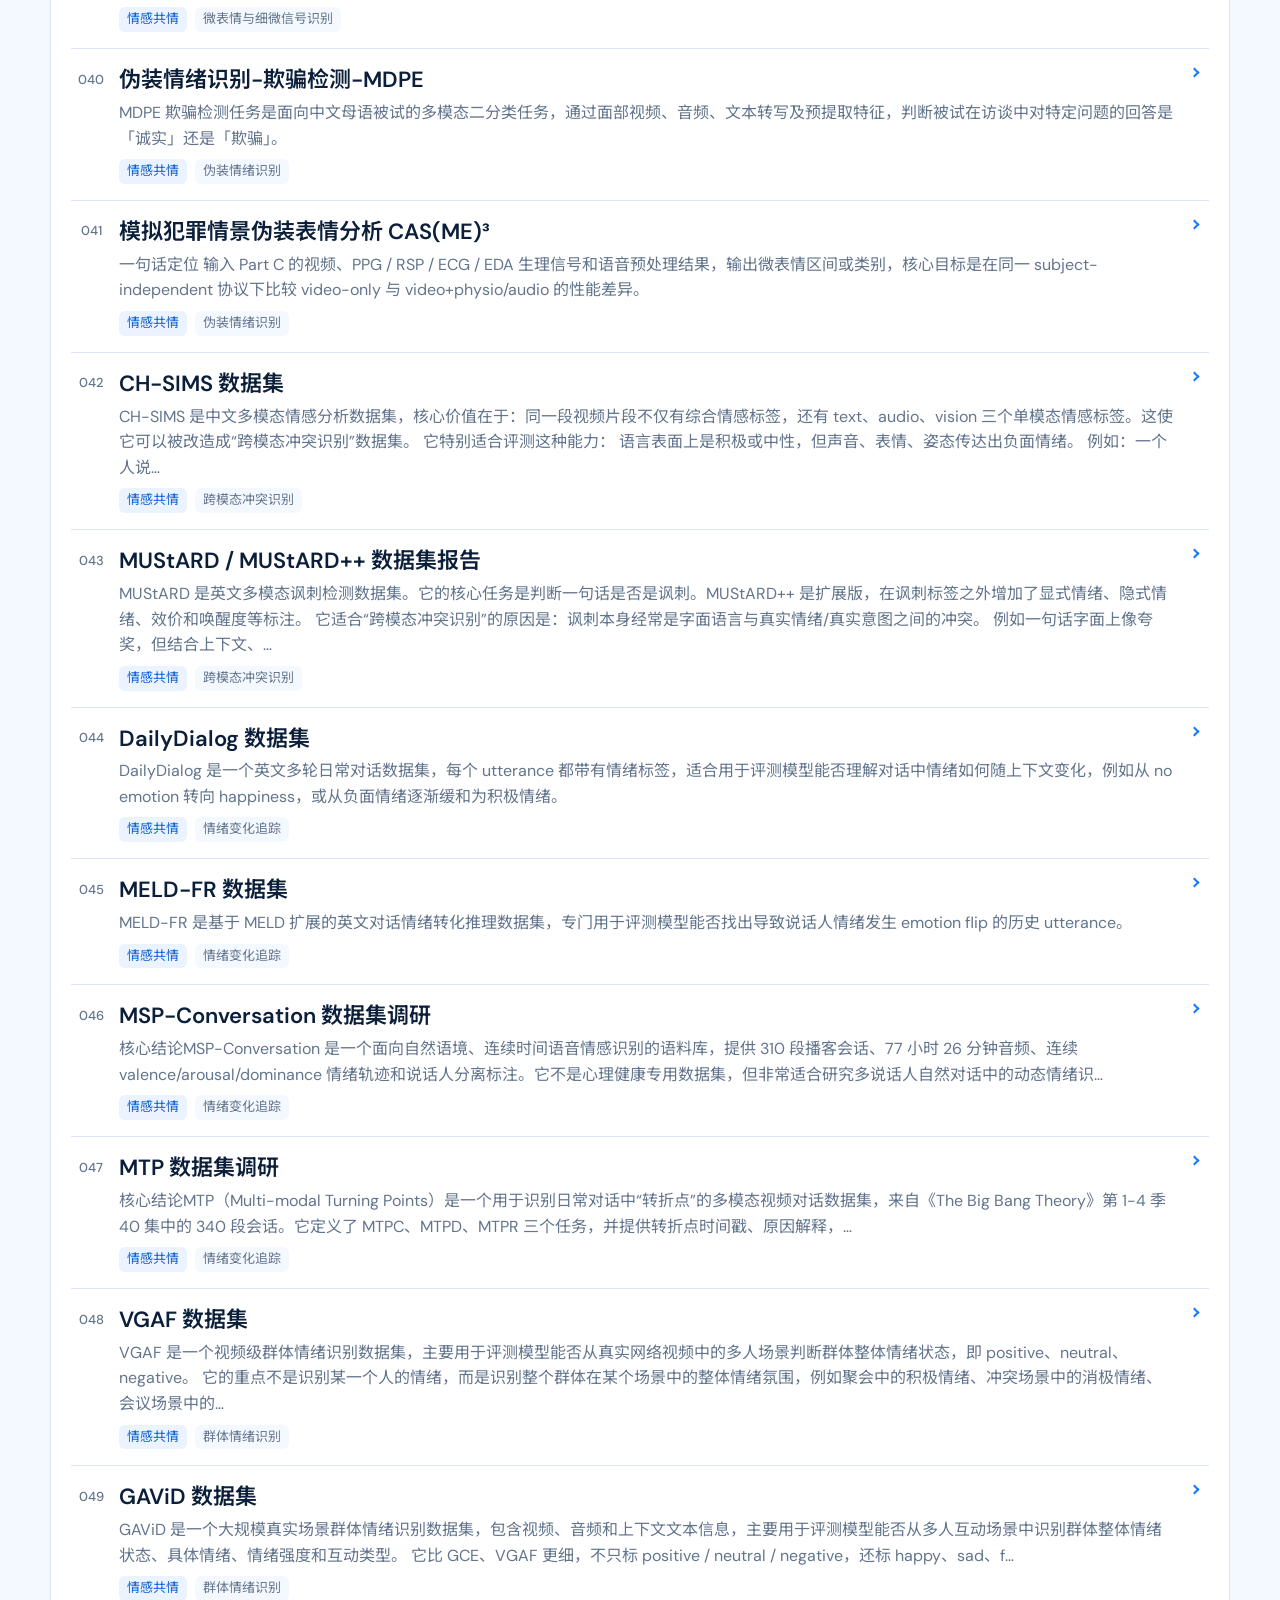
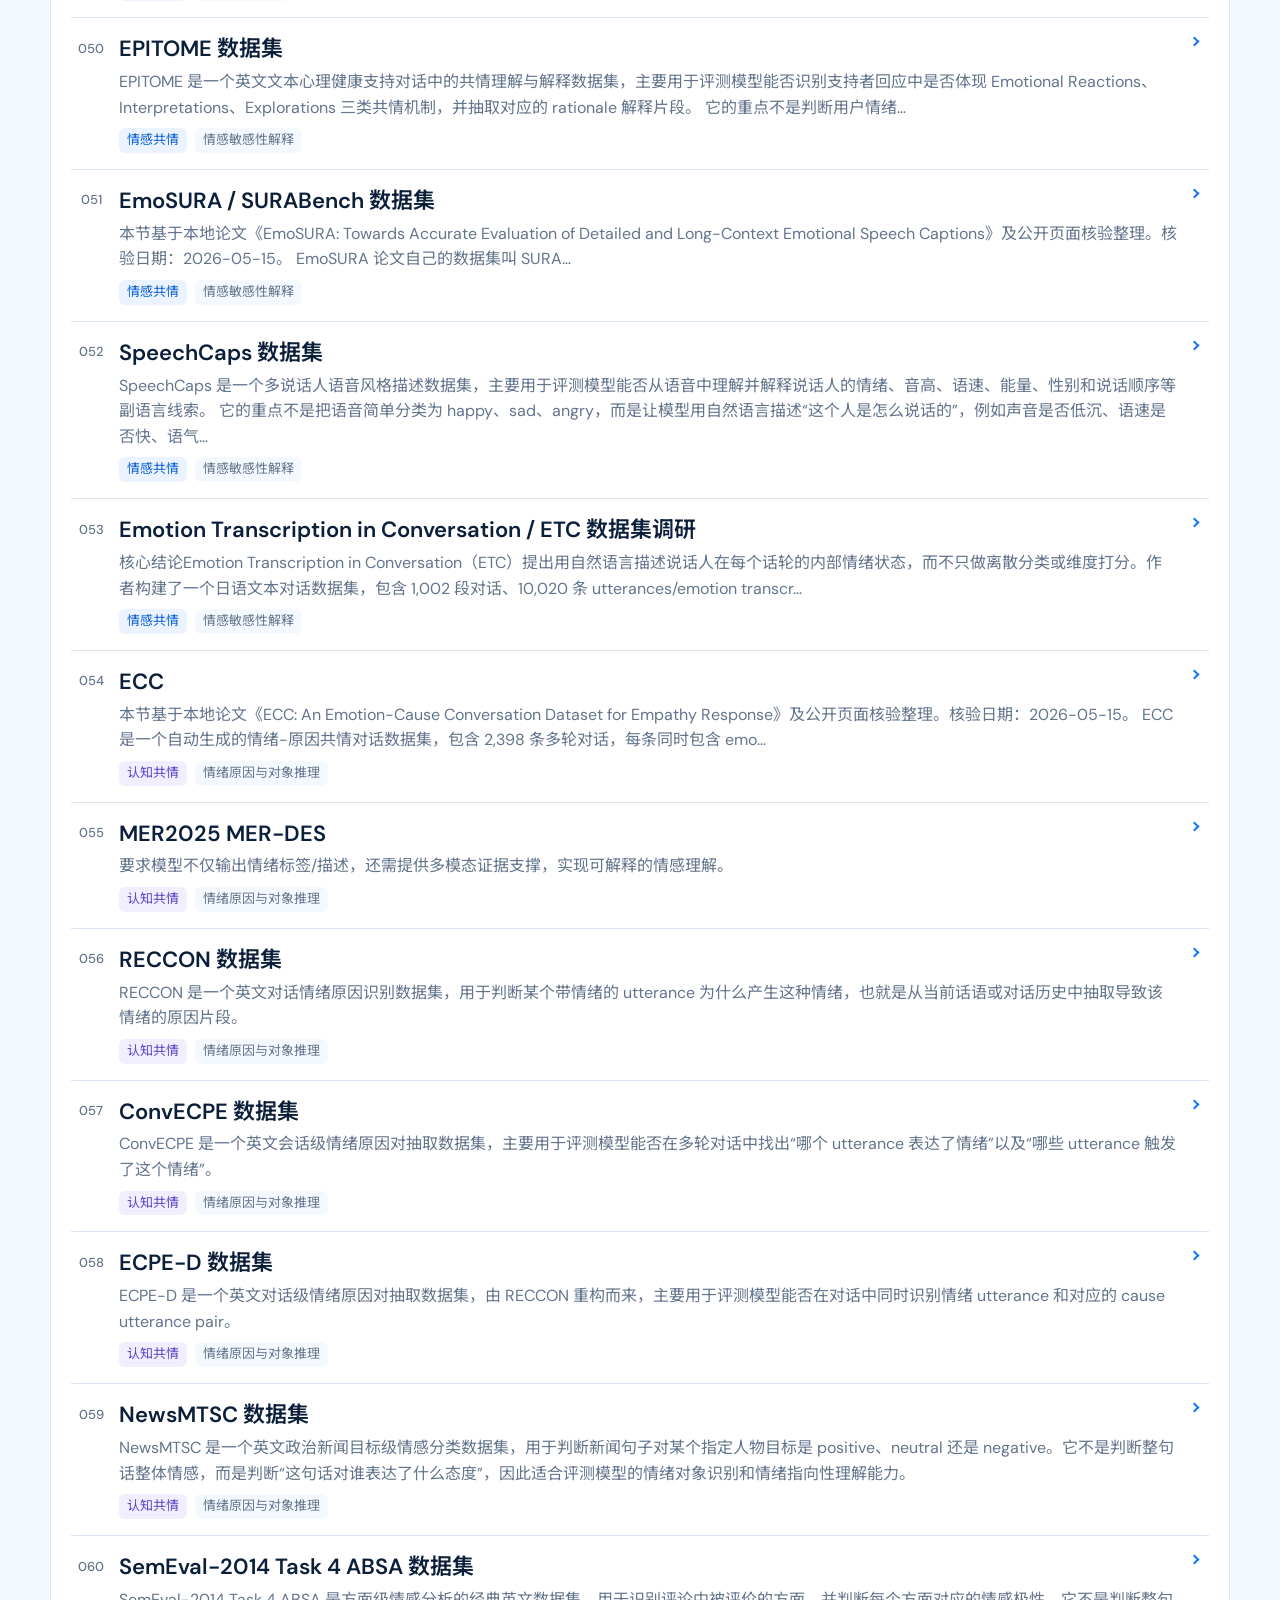
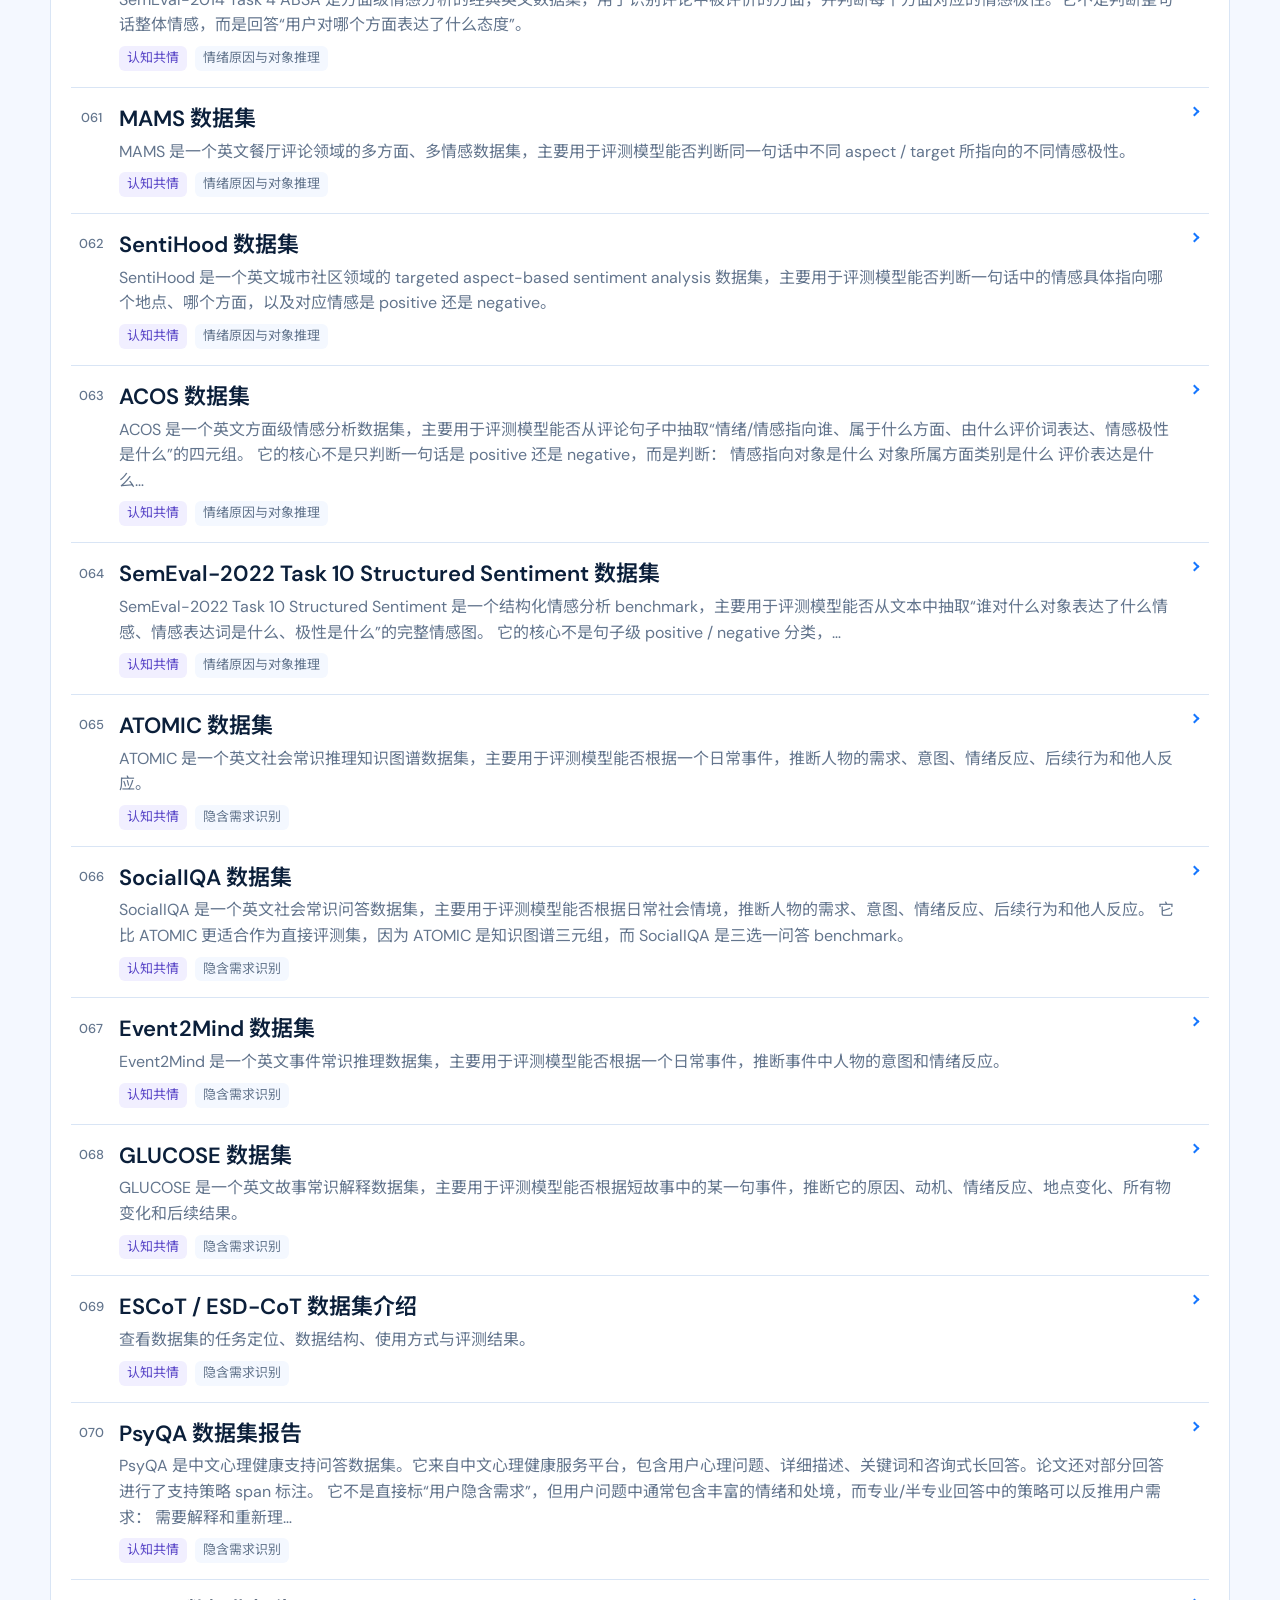
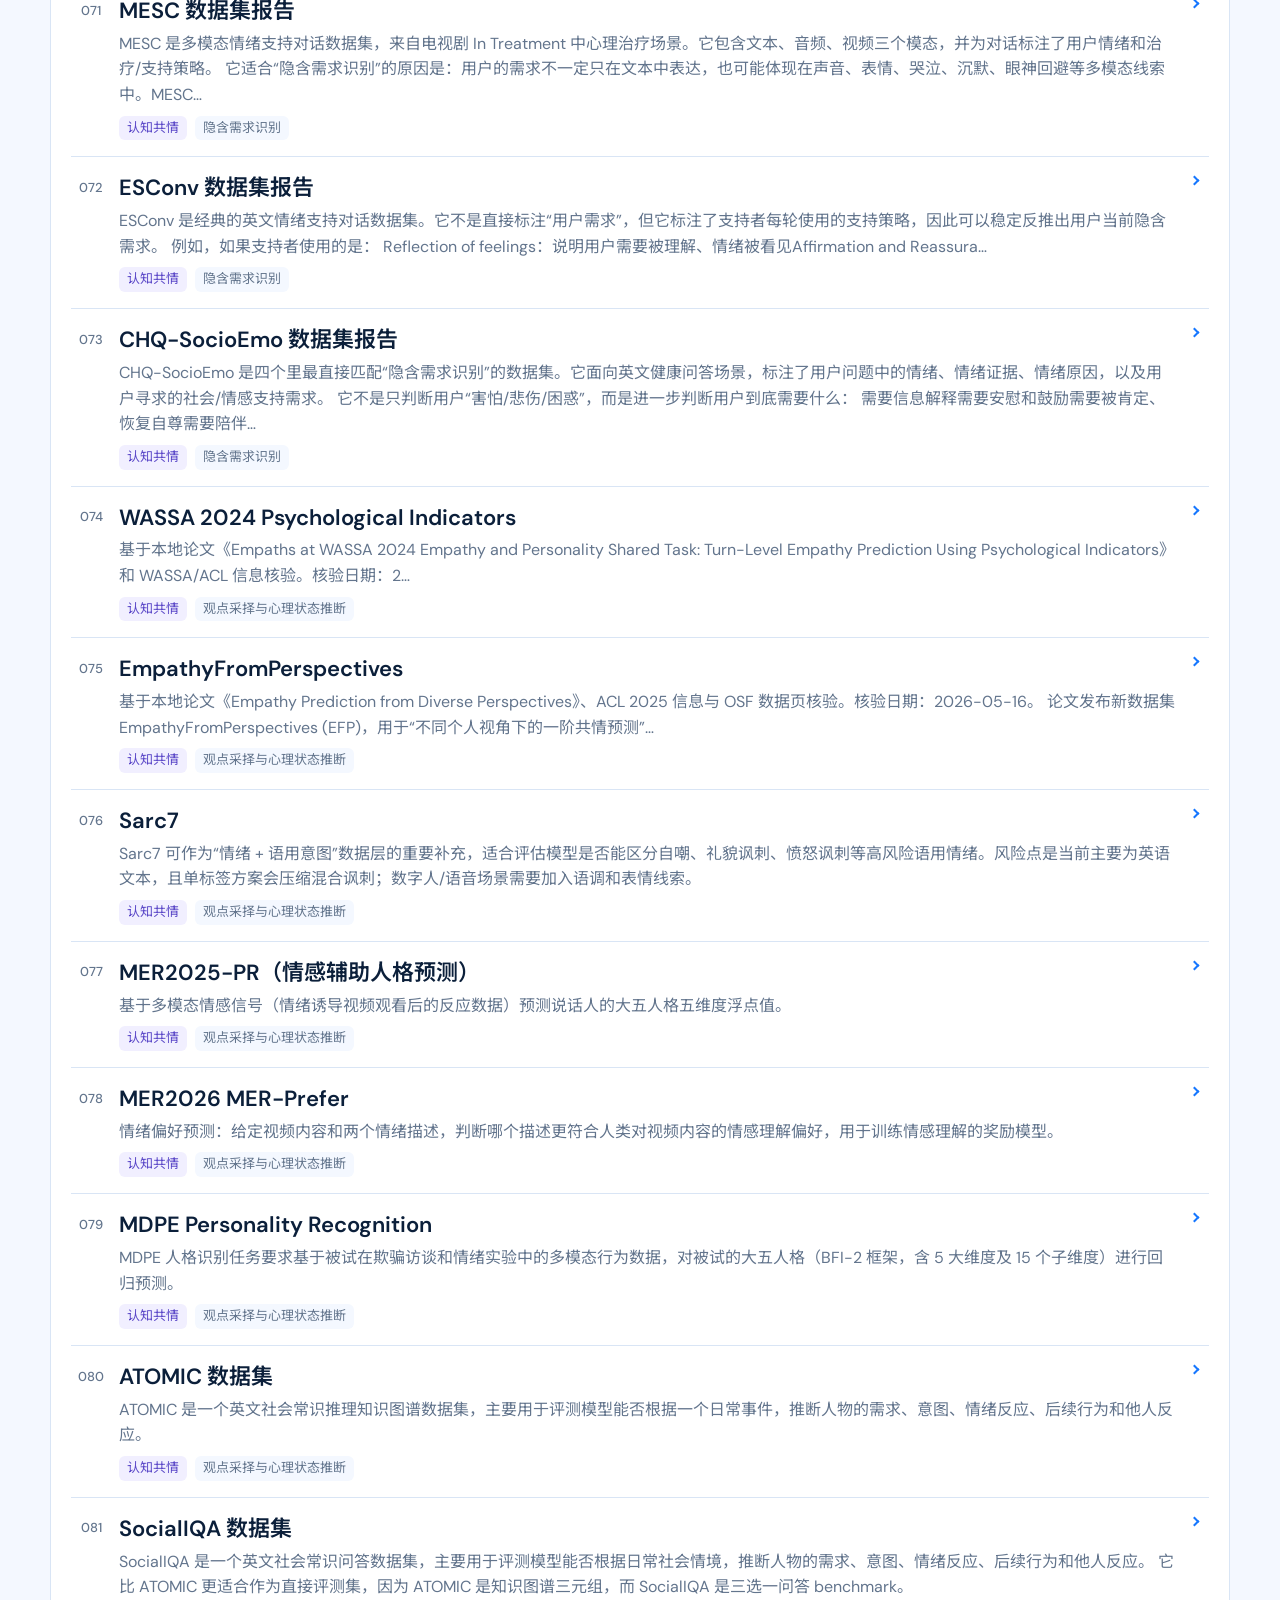
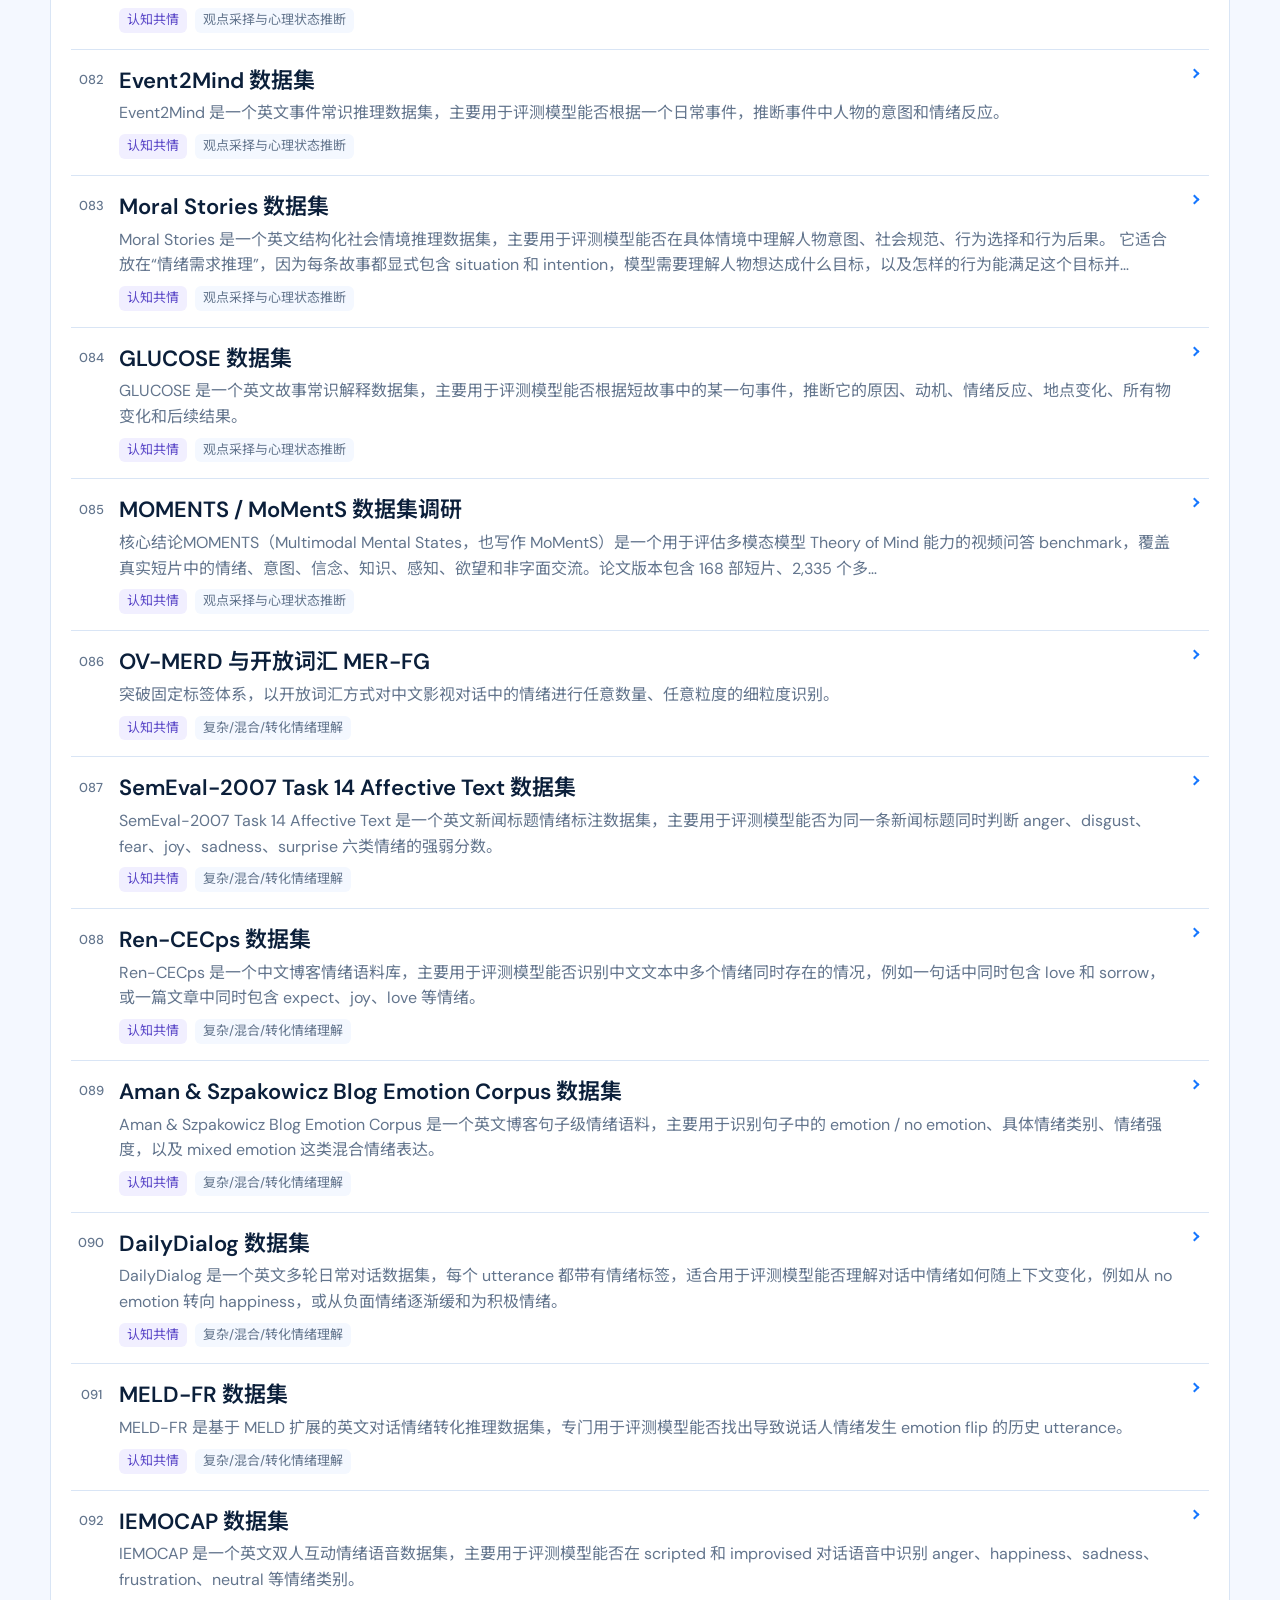
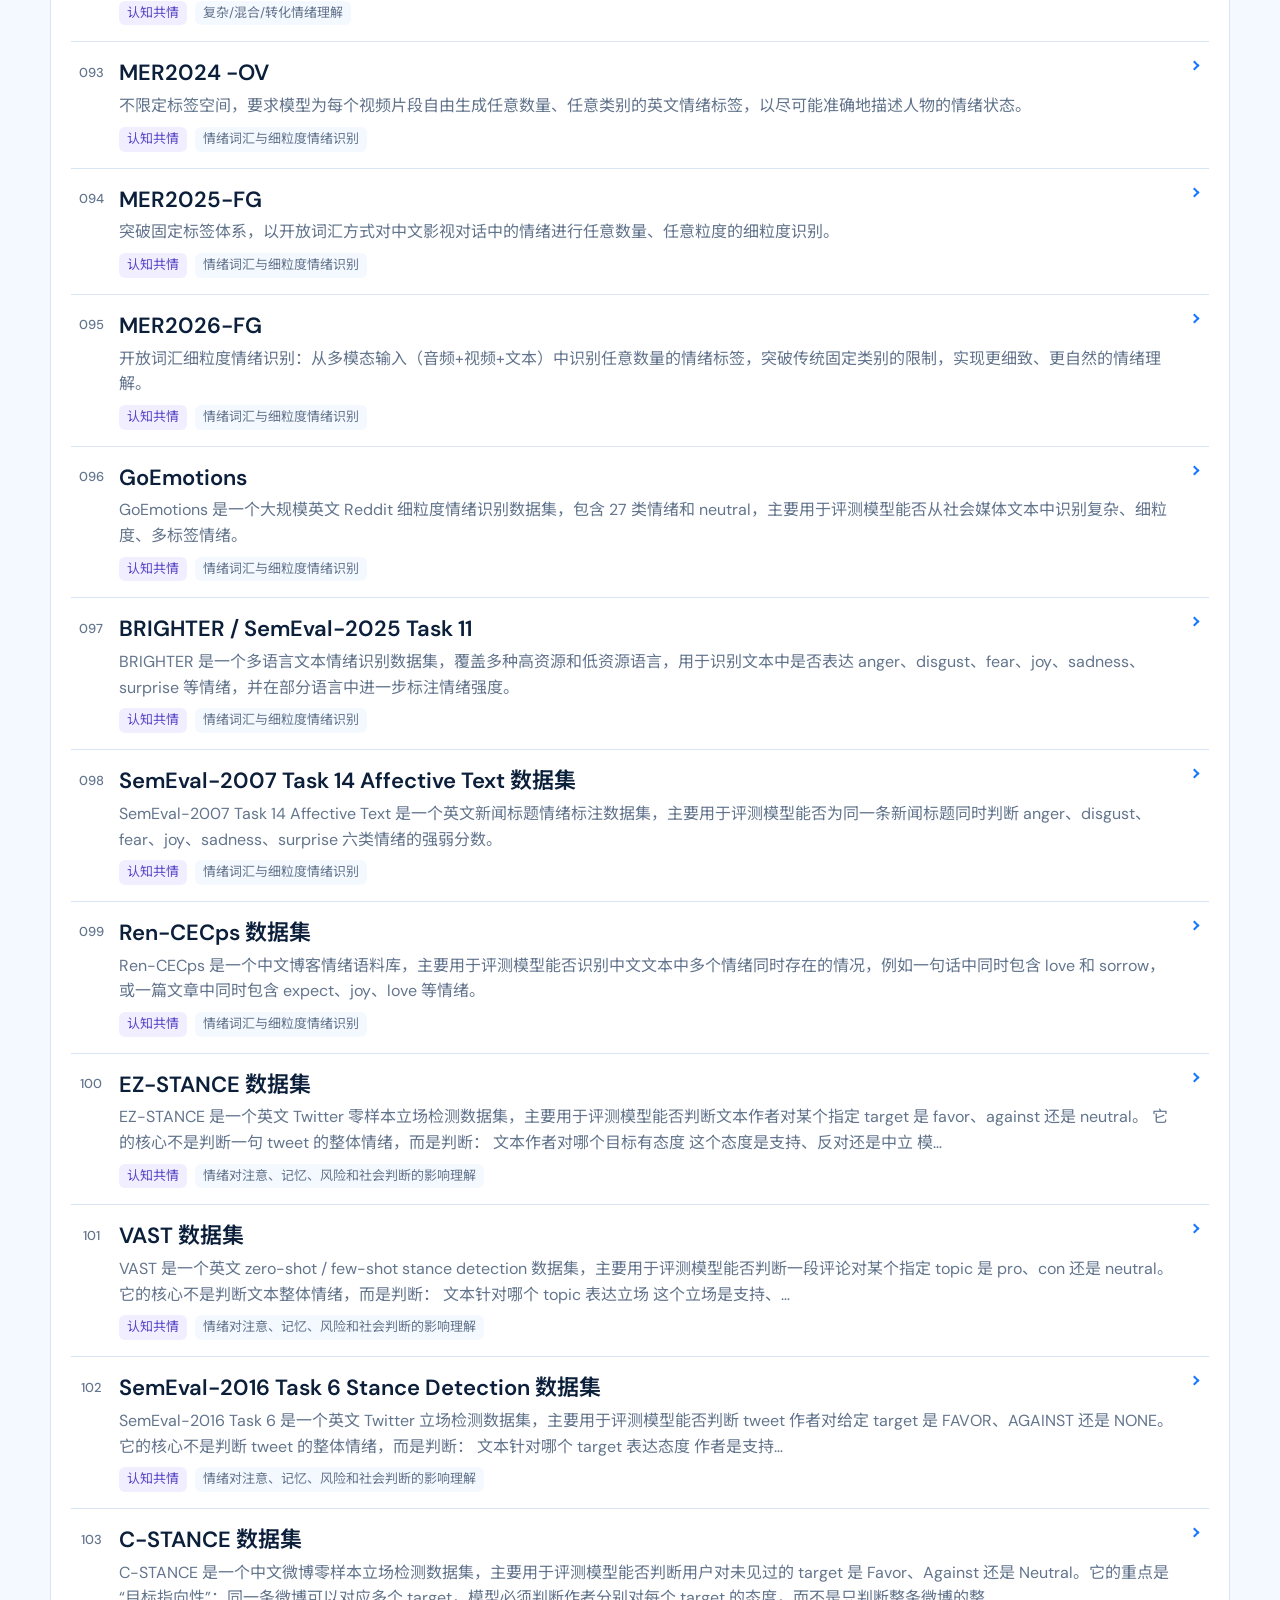
==== commit 3496ef4c: "Refine site visuals and link radar reports" ====
--- a/datasets.html
+++ b/datasets.html
@@ -11,7 +11,7 @@
   <link rel="stylesheet" href="styles.css?v=20260831-compact-directory1" />
   <link rel="stylesheet" href="vitality-blue.css?v=20260831-table-scroll-fix" />
   <link rel="stylesheet" href="animations.css?v=20260819-brand" />
-  <link rel="stylesheet" href="datasets-integrated.css?v=20260831-hero-pill1" />
+  <link rel="stylesheet" href="datasets-integrated.css?v=20260907-distribution-size1" />
   <link rel="stylesheet" href="card-system.css?v=20260831-card-system3" />
   <link rel="stylesheet" href="color-system.css?v=20260831-color-system5" />
 </head>
--- a/styles.css
+++ b/styles.css
@@ -657,7 +657,7 @@
 
 .card-num {
   font-family: 'DM Sans', sans-serif;
-  font-size: var(--font-caption);
+  font-size: var(--font-display);
   font-weight: 600;
   letter-spacing: .1em;
   color: var(--blue-light);
@@ -720,6 +720,12 @@
   gap: 24px;
 }
 
+@media (max-width: 600px) {
+  .card-num {
+    font-size: var(--font-title);
+  }
+}
+
 @media (max-width: 760px) {
   :root {
     --font-hero: 42px;
@@ -1081,22 +1087,26 @@
 /* ---------- 16. MEI-Empathy-M 四维 ---------- */
 .mei-layout {
   display: grid;
-  grid-template-columns: minmax(0, 1fr) minmax(480px, 520px);
-  gap: 32px;
+  grid-template-columns: minmax(0, .9fr) minmax(560px, 1.1fr);
+  gap: 24px;
   align-items: stretch;
 }
 
 .mei-cards {
   display: grid;
   grid-template-columns: 1fr 1fr;
-  gap: 20px;
+  gap: 14px;
 }
 
 .mei-card {
+  display: flex;
+  flex-direction: column;
+  align-items: stretch;
+  justify-content: flex-start;
   background: var(--white);
   border: 1px solid var(--line);
   border-radius: var(--radius);
-  padding: 26px;
+  padding: 20px;
   transition: transform .3s var(--ease), border-color .3s var(--ease);
   appearance: none;
   width: 100%;
@@ -1120,7 +1130,7 @@
 
 .mei-card-num {
   font-family: 'DM Sans', sans-serif;
-  font-size: var(--font-caption);
+  font-size: var(--font-body);
   font-weight: 700;
   letter-spacing: .1em;
   color: var(--blue-light);
@@ -1128,7 +1138,7 @@
 
 .mei-card-title {
   font-family: 'Noto Sans SC', sans-serif;
-  font-size: var(--font-body);
+  font-size: var(--font-title);
   font-weight: 600;
   color: var(--ink);
   margin: 8px 0 4px;
@@ -1136,7 +1146,7 @@
 
 .mei-card-en {
   font-family: 'DM Sans', sans-serif;
-  font-size: var(--font-caption);
+  font-size: var(--font-body);
   color: var(--muted);
   margin-bottom: 10px;
 }
@@ -1152,7 +1162,7 @@
   background: var(--white);
   border: 1px solid var(--line);
   border-radius: var(--radius-lg);
-  padding: 32px;
+  padding: 24px;
   text-align: center;
 }
 
@@ -1164,14 +1174,14 @@
 
 .radar-title {
   font-family: 'Noto Sans SC', sans-serif;
-  font-size: var(--font-body);
+  font-size: var(--font-title);
   font-weight: 600;
   color: var(--ink);
   margin-bottom: 4px;
 }
 
 .radar-sub {
-  font-size: var(--font-caption);
+  font-size: var(--font-body);
   color: var(--muted);
   margin-bottom: 16px;
 }
@@ -2101,19 +2111,22 @@
   }
 }
 
+@media (max-width: 1200px) {
+  .mei-layout {
+    grid-template-columns: 1fr;
+  }
+
+  .radar-wrap {
+    max-width: 760px;
+    margin: 0 auto;
+  }
+}
+
 @media (max-width: 1100px) {
   .eimeta-grid {
     grid-template-columns: repeat(4, 1fr);
   }
 
-  .mei-layout {
-    grid-template-columns: 1fr;
-  }
-
-  .radar-wrap {
-    max-width: 480px;
-    margin: 0 auto;
-  }
 }
 
 @media (max-width: 900px) {
--- a/vitality-blue.css
+++ b/vitality-blue.css
@@ -126,7 +126,7 @@
 .cap-label {
   position: absolute;
   font-family: 'DM Sans', sans-serif;
-  font-size: var(--font-caption);
+  font-size: var(--font-body);
   font-weight: 600;
   letter-spacing: .08em;
   color: var(--blue);
@@ -146,8 +146,8 @@
 
 /* Four-direction layout */
 .cap-affective { top: 2%; left: 50%; transform: translateX(-50%); text-align: center; }
-.cap-cognitive { right: -3%; top: 50%; transform: translateY(-50%); text-align: right; }
-.cap-concern { left: -1%; top: 50%; transform: translateY(-50%); }
+.cap-cognitive { right: -3%; top: 50%; transform: translateY(-50%); text-align: center; }
+.cap-concern { left: -1%; top: 50%; transform: translateY(-50%); text-align: center; }
 .cap-safety { bottom: 0; left: 50%; transform: translateX(-50%); text-align: center; }
 
 /* ---------- 3. Live Index Card ---------- */
@@ -252,7 +252,7 @@
 }
 
 .hero-metric-label {
-  font-size: var(--font-caption);
+  font-size: var(--font-body);
   color: var(--muted);
   margin-top: 6px;
 }
@@ -434,7 +434,7 @@
 }
 
 .mei-task-list li {
-  font-size: var(--font-caption);
+  font-size: var(--font-body);
   color: var(--muted);
   line-height: 1.55;
   padding-left: 12px;
@@ -491,7 +491,7 @@
 
 .radar-chart {
   width: 100%;
-  max-width: 620px;
+  max-width: 760px;
   margin: 0 auto;
   border: 1px solid var(--line);
   border-radius: 12px;
@@ -515,20 +515,48 @@
 .radar-scale-label {
   fill: #8aa0b8;
   font-family: 'DM Sans', sans-serif;
-  font-size: var(--font-caption);
+  font-size: var(--font-body);
 }
 
 .radar-live-axis-label {
   fill: var(--ink);
   font-family: 'Noto Sans SC', sans-serif;
+  font-size: var(--font-title);
+  font-weight: 600;
+}
+
+.radar-live-svg[data-axis-density="dense"] .radar-live-axis-label {
   font-size: var(--font-body);
-  font-weight: 600;
+}
+
+.radar-direction-hotspot-link {
+  cursor: pointer;
+}
+
+.radar-direction-hotspot {
+  fill: transparent;
+  pointer-events: all;
+  transition: fill .18s ease;
+}
+
+.radar-direction-hotspot-link:hover .radar-direction-hotspot,
+.radar-direction-hotspot-link:focus-visible .radar-direction-hotspot {
+  fill: rgba(22, 119, 255, .06);
+}
+
+.radar-chart.is-report-link {
+  cursor: pointer;
+}
+
+.radar-chart.is-report-link:focus-visible {
+  outline: 3px solid rgba(22, 119, 255, .22);
+  outline-offset: 3px;
 }
 
 .radar-live-legend-label {
   fill: #405a75;
   font-family: 'DM Sans', 'Noto Sans SC', sans-serif;
-  font-size: var(--font-caption);
+  font-size: var(--font-body);
 }
 
 .radar-series polygon {
@@ -581,7 +609,7 @@
 
 .radar-note {
   margin-top: 12px;
-  font-size: var(--font-caption);
+  font-size: var(--font-body);
   color: var(--muted);
   line-height: 1.6;
 }
@@ -1976,15 +2004,15 @@
   }
 
   .cap-cognitive {
-    right: -1%;
+    right: 0;
     top: 50%;
-    max-width: 116px;
+    max-width: none;
   }
 
   .cap-concern {
     left: 0;
     top: 50%;
-    max-width: 116px;
+    max-width: none;
   }
 
   .cap-affective {
@@ -1996,7 +2024,7 @@
   }
 
   .cap-label {
-    font-size: var(--font-caption);
+    font-size: var(--font-body);
   }
 
   .cap-label .cap-zh {
--- a/datasets-integrated.css
+++ b/datasets-integrated.css
@@ -46,7 +46,7 @@
 .dataset-page .dataset-scroll-nav :is(summary, button, input):focus-visible { outline: 2px solid var(--blue); outline-offset: -2px; }
 /* Match the framework hero's desktop scale without changing shared styles. */
 .dataset-page .hero { min-height: 360px; display: block; padding: 64px 0 54px; overflow: visible; background: transparent; }
-.dataset-page .hero-grid { display: grid; grid-template-columns: minmax(0, 1fr) 370px; gap: 48px; align-items: center; min-height: 242px; }
+.dataset-page .hero-grid { display: grid; grid-template-columns: minmax(0, 1fr) 420px; gap: 48px; align-items: center; min-height: 242px; }
 .dataset-page .hero-copy { align-self: start; }
 .dataset-page .hero .section-label { font-size: var(--font-caption); }
 .dataset-page .hero-title { margin: 14px 0 0; font-family: 'Noto Sans SC', sans-serif; font-size: var(--font-hero); font-weight: 600; line-height: 1.1; letter-spacing: -.02em; }
@@ -55,10 +55,10 @@
 .dataset-page .hero-facts > div { display: inline-flex; align-items: center; gap: 8px; min-height: 40px; padding: 7px 12px; border: 1px solid rgba(22, 119, 255, .16); border-radius: 999px; background: var(--white); }
 .dataset-page .hero-facts strong { color: var(--blue); font-family: 'DM Sans', sans-serif; font-size: var(--font-title); line-height: 1; }
 .dataset-page .hero-facts span { color: var(--muted); font-size: var(--font-caption); }
-.dataset-page .distribution { display: flex; align-items: center; gap: 24px; padding: 20px 24px; background: var(--white); border: 1px solid var(--line); border-radius: var(--radius); }
-.dataset-page .donut-wrap { position: relative; width: 110px; height: 110px; flex: 0 0 110px; padding: 0; border: 0; border-radius: 50%; background: transparent; color: var(--ink); cursor: pointer; }
+.dataset-page .distribution { display: flex; align-items: center; gap: 28px; padding: 24px 28px; background: var(--white); border: 1px solid var(--line); border-radius: var(--radius); }
+.dataset-page .donut-wrap { position: relative; width: 124px; height: 124px; flex: 0 0 124px; padding: 0; border: 0; border-radius: 50%; background: transparent; color: var(--ink); cursor: pointer; }
 .dataset-page .category-donut { display: block; position: relative; width: 100%; height: 100%; border-radius: 50%; background: var(--blue); }
-.dataset-page .category-donut::after { content: ''; position: absolute; inset: 16px; border-radius: 50%; background: var(--white); }
+.dataset-page .category-donut::after { content: ''; position: absolute; inset: 18px; border-radius: 50%; background: var(--white); }
 .dataset-page .donut-center { position: absolute; inset: 0; display: grid; place-content: center; text-align: center; }
 .dataset-page .donut-center b { font: 600 var(--font-title)/1 'DM Sans', sans-serif; }
 .dataset-page .donut-center span { margin-top: 8px; color: var(--muted); font-size: var(--font-caption); }
@@ -75,14 +75,14 @@
 .dataset-page .dataset-classification { position: static; display: grid; grid-template-columns: minmax(180px, 1fr) minmax(0, 4fr); gap: 16px; align-items: stretch; margin-bottom: 12px; }
 .dataset-page .dataset-parent-row { display: flex; align-items: stretch; margin: 0; }
 .dataset-page .dataset-parent { position: relative; isolation: isolate; overflow: hidden; display: grid; grid-template-columns: minmax(0, 1fr) auto; align-content: center; align-items: center; gap: 8px 12px; width: 100%; min-height: 90px; padding: 16px 18px; border: 1px solid var(--line); border-radius: var(--radius-sm); background: var(--white); color: var(--ink); font-size: var(--font-body); font-weight: 600; text-align: left; }
-.dataset-page .dataset-parent b { font: 600 var(--font-title)/1 'DM Sans', sans-serif; }
+.dataset-page .dataset-parent b { font: 600 var(--font-display)/1 'DM Sans', sans-serif; }
 .dataset-page .dataset-parent.is-active { background: var(--white); color: var(--ink); border-color: var(--line); box-shadow: inset 0 0 0 1px var(--line); }
 .dataset-page .dataset-parent-note { grid-column: 1 / -1; font-size: var(--font-caption); font-weight: 400; color: var(--muted); }
 .dataset-page .category-stats { display: grid; grid-template-columns: repeat(4, minmax(0, 1fr)); gap: 10px; margin: 0; padding: 0 0 0 16px; border-left: 1px solid var(--line); }
 .dataset-page .category-card { position: relative; min-width: 0; min-height: 90px; padding: 16px 18px; border: 1px solid var(--line); border-radius: var(--radius-sm); background: var(--white); color: var(--ink); text-align: left; transition: border-color .2s var(--ease); }
 .dataset-page .category-card-top { display: flex; flex-wrap: wrap; align-items: center; justify-content: space-between; gap: 10px; }
 .dataset-page .category-identity { display: flex; align-items: center; gap: 8px; font-size: var(--font-body); font-weight: 600; }
-.dataset-page .category-card strong { color: var(--category-ink); font: 600 var(--font-title)/1 'DM Sans', sans-serif; }
+.dataset-page .category-card strong { color: var(--category-ink); font: 600 var(--font-display)/1 'DM Sans', sans-serif; }
 .dataset-page .category-card small { display: block; margin-top: 6px; color: var(--muted); font-size: var(--font-caption); }
 .dataset-page .category-card:hover { border-color: var(--category-ink); }
 .dataset-page .category-card.is-active::after { content: ''; position: absolute; right: 16px; bottom: 16px; width: 6px; height: 10px; border: solid currentColor; border-width: 0 2px 2px 0; transform: rotate(45deg); }
@@ -232,8 +232,8 @@
 @media (min-width: 1600px) {
   .dataset-page .section-shell { width: min(1480px, calc(100% - 96px)); }
   .dataset-page .hero { min-height: 390px; padding: 72px 0 60px; }
-  .dataset-page .hero-grid { grid-template-columns: minmax(0, 1fr) 430px; gap: 88px; min-height: 258px; }
-  .dataset-page .distribution { gap: 26px; padding: 20px 24px; }
+  .dataset-page .hero-grid { grid-template-columns: minmax(0, 1fr) 480px; gap: 88px; min-height: 258px; }
+  .dataset-page .distribution { gap: 30px; padding: 24px 28px; }
   .dataset-page .browser-section { padding: 36px 0 80px; }
   .dataset-page .section-heading { gap: 10px 24px; margin-bottom: 20px; }
   .dataset-page .dataset-classification { grid-template-columns: 240px minmax(0, 1fr); gap: 20px; margin-bottom: 16px; }
@@ -299,7 +299,7 @@
   .dataset-page .category-card { padding: 12px; }
   .dataset-page .category-card-top { gap: 6px; }
   .dataset-page .category-identity { gap: 6px; font-size: var(--font-body); }
-  .dataset-page .category-card strong { font-size: var(--font-body); }
+  .dataset-page .category-card strong { font-size: var(--font-display); }
   .dataset-page .category-card small { font-size: var(--font-caption); }
   .dataset-page .dataset-parent-note { font-size: var(--font-caption); }
   .dataset-page .dataset-task-row { padding: 10px 12px 12px; }
@@ -323,6 +323,9 @@
   .dataset-page .dataset-detail-jump { padding: 10px 16px; }
   .dataset-page .dataset-detail-scroll { padding: 20px 16px 32px; }
 }
+@media (max-width: 600px) {
+  .dataset-page .dataset-parent b, .dataset-page .category-card strong { font-size: var(--font-title); }
+}
 @media (prefers-reduced-motion: reduce) {
   .dataset-page *, .dataset-page *::before, .dataset-page *::after, .dataset-page .dataset-detail-dialog::backdrop { transition: none !important; animation: none !important; scroll-behavior: auto !important; }
 }
